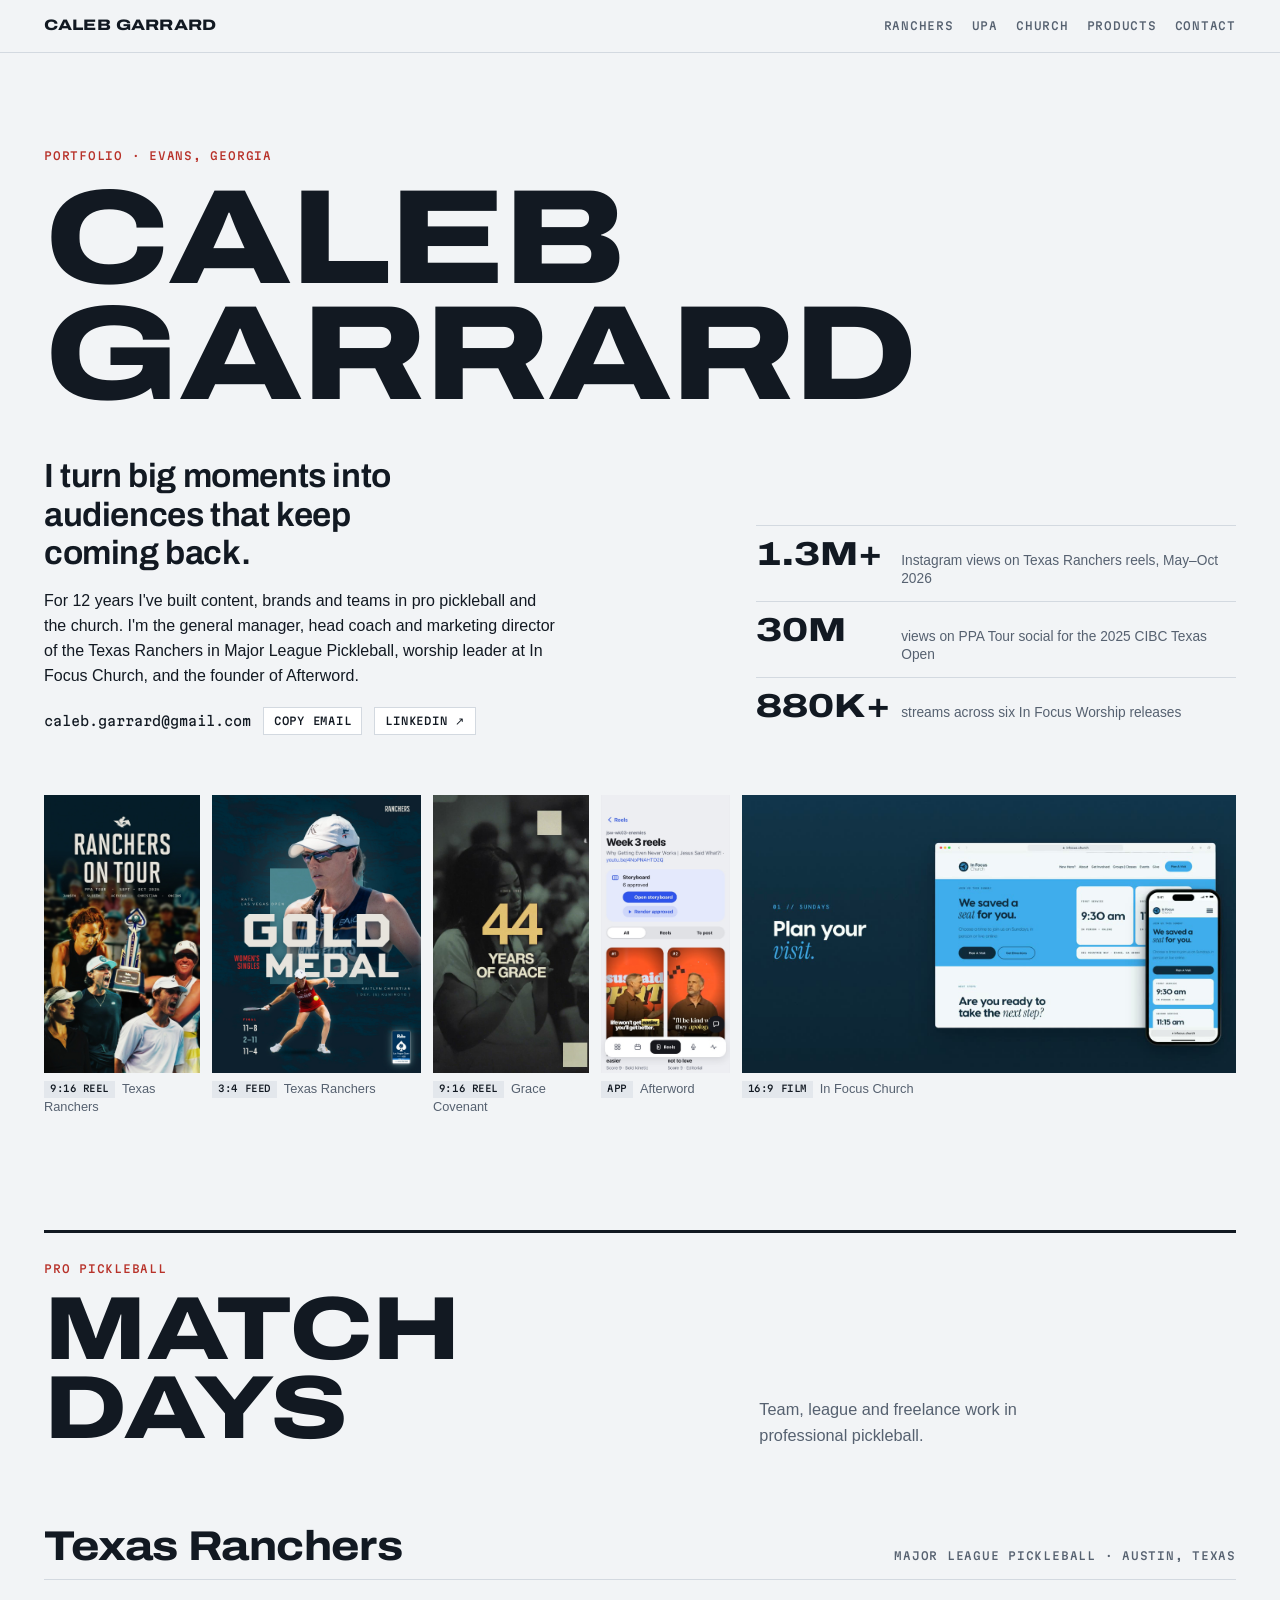
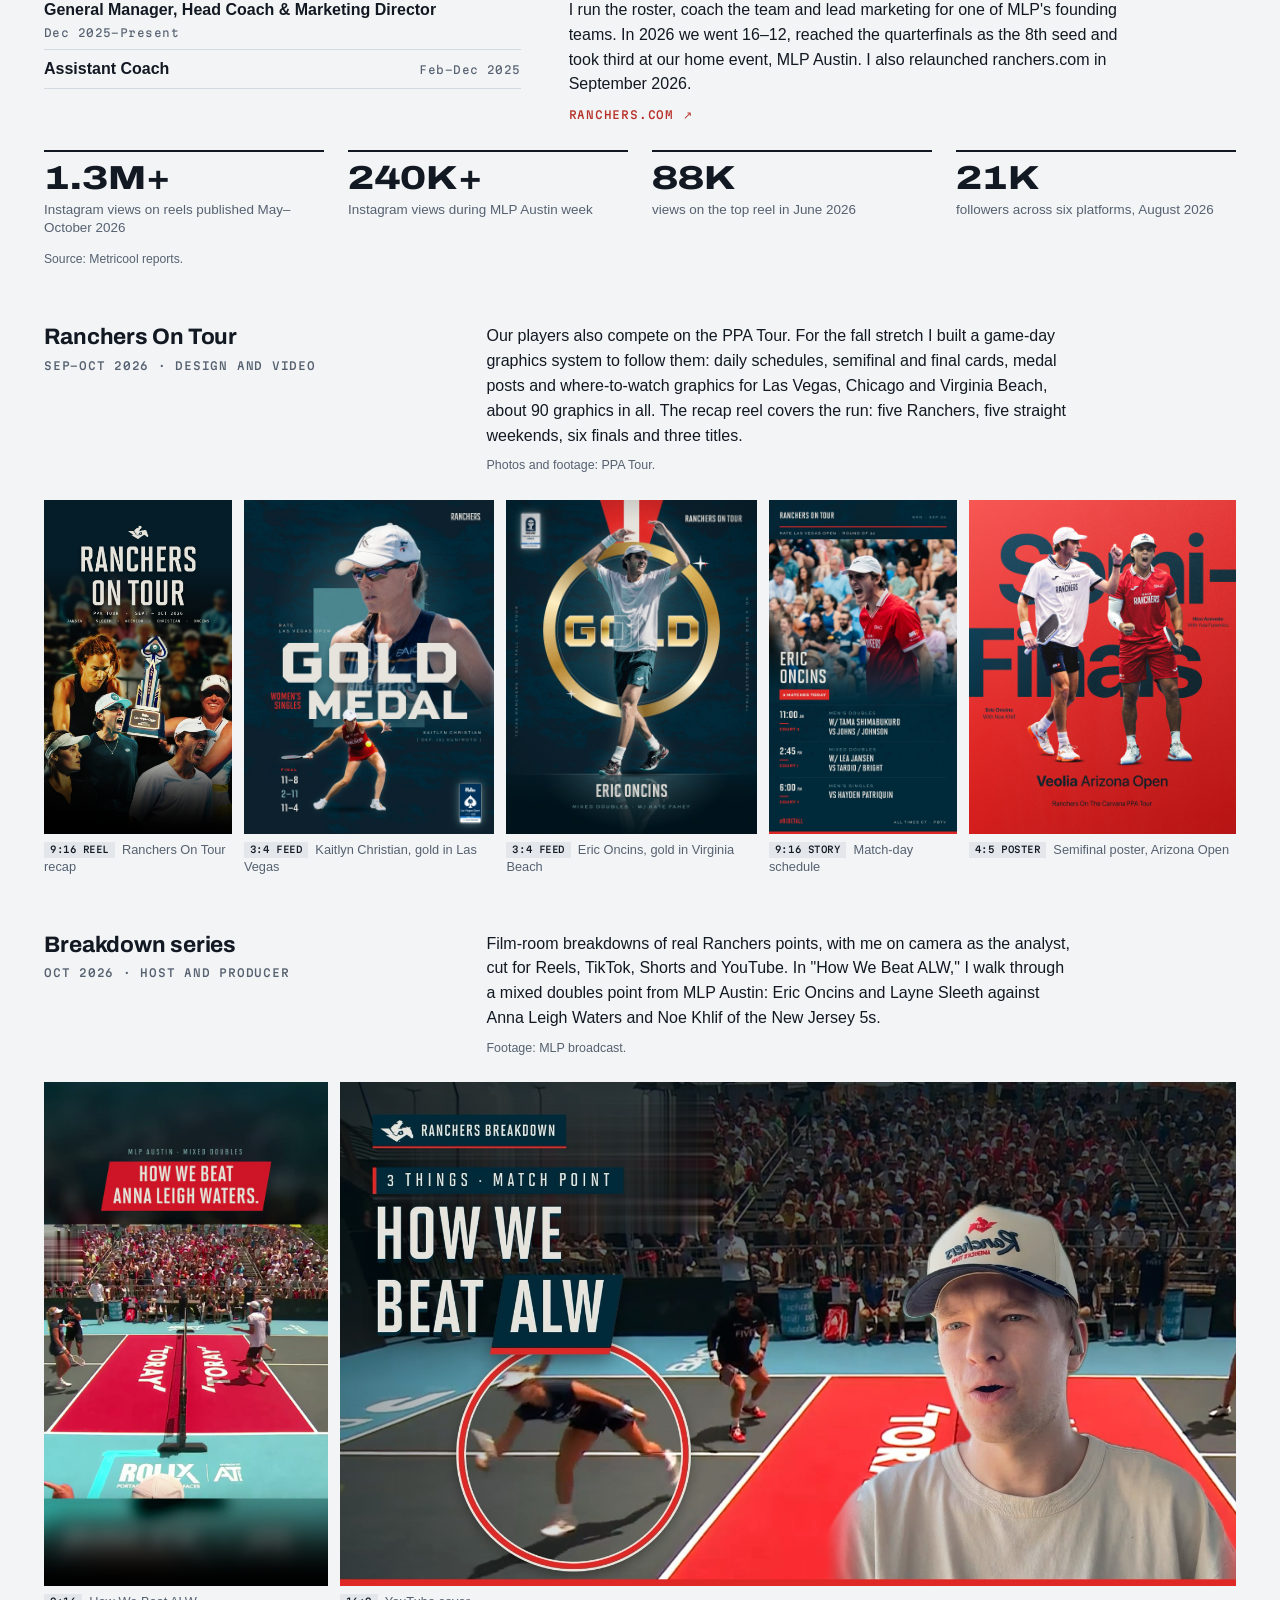
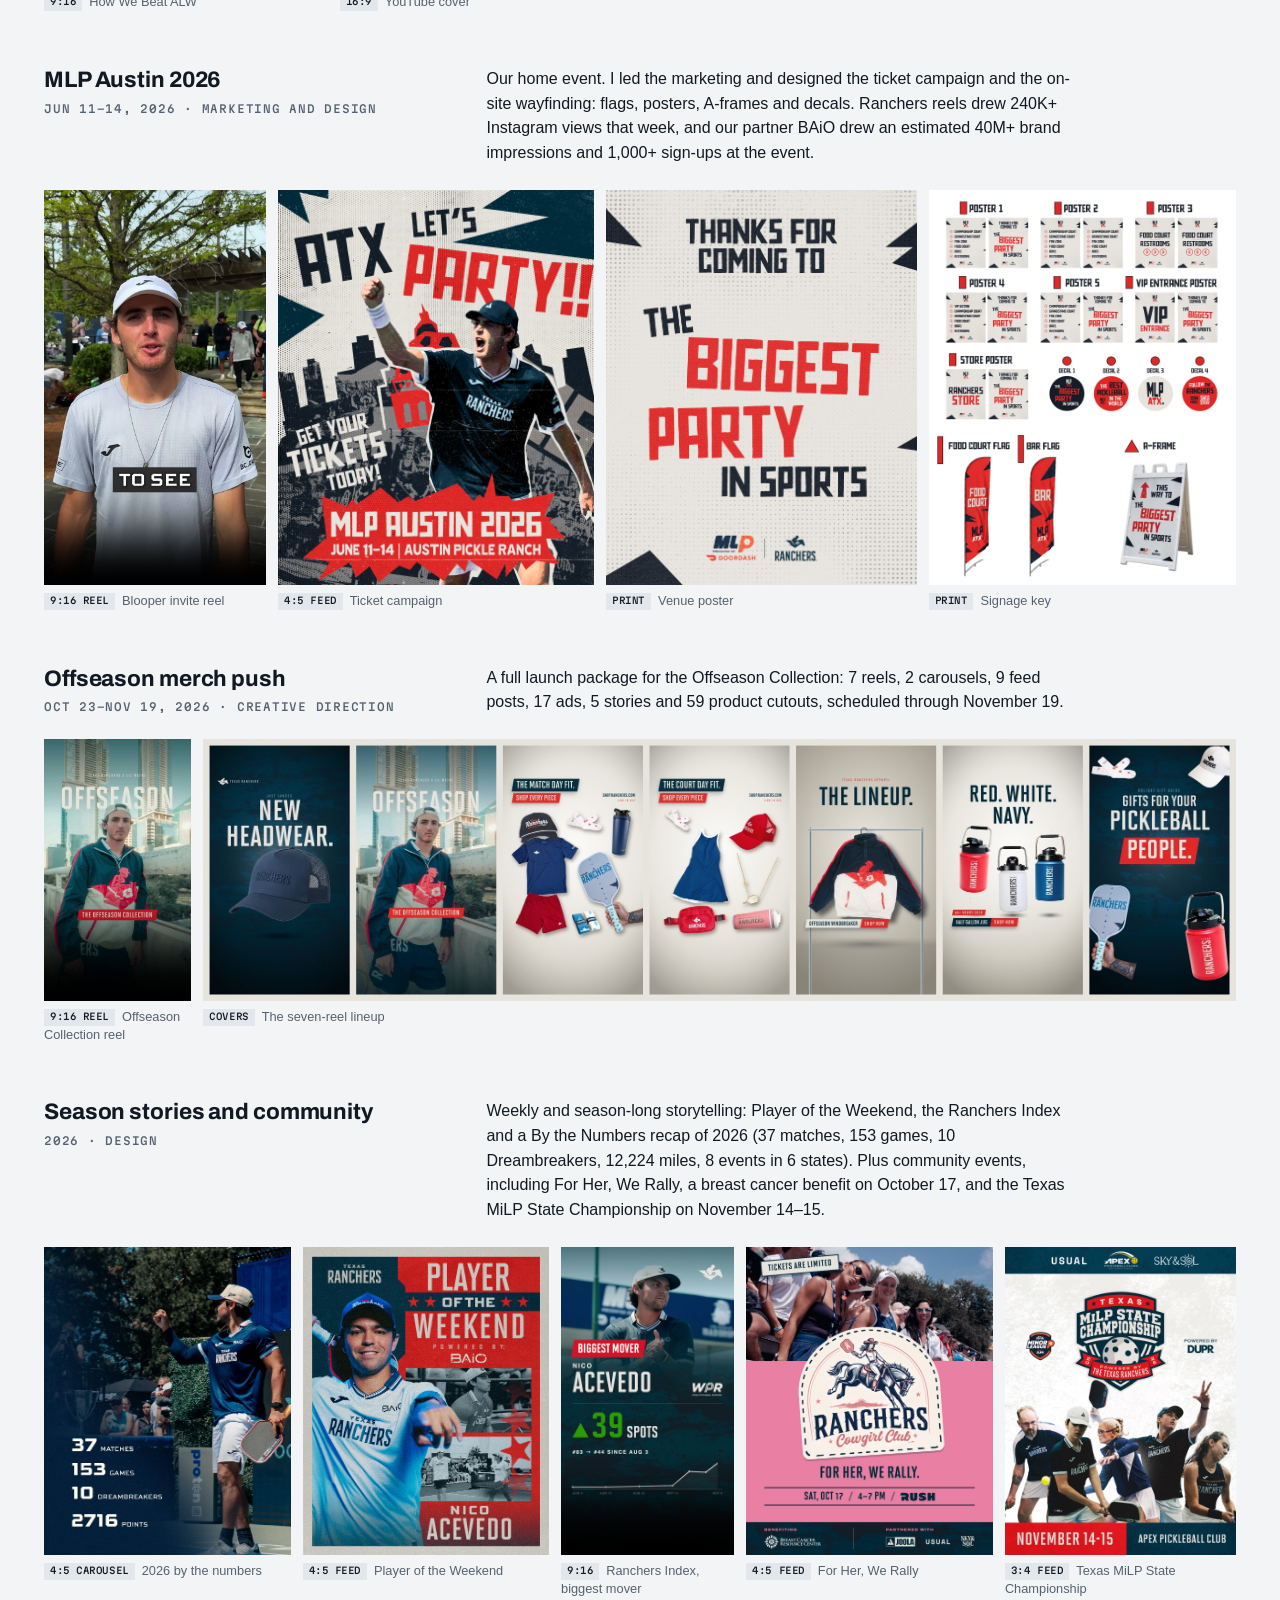
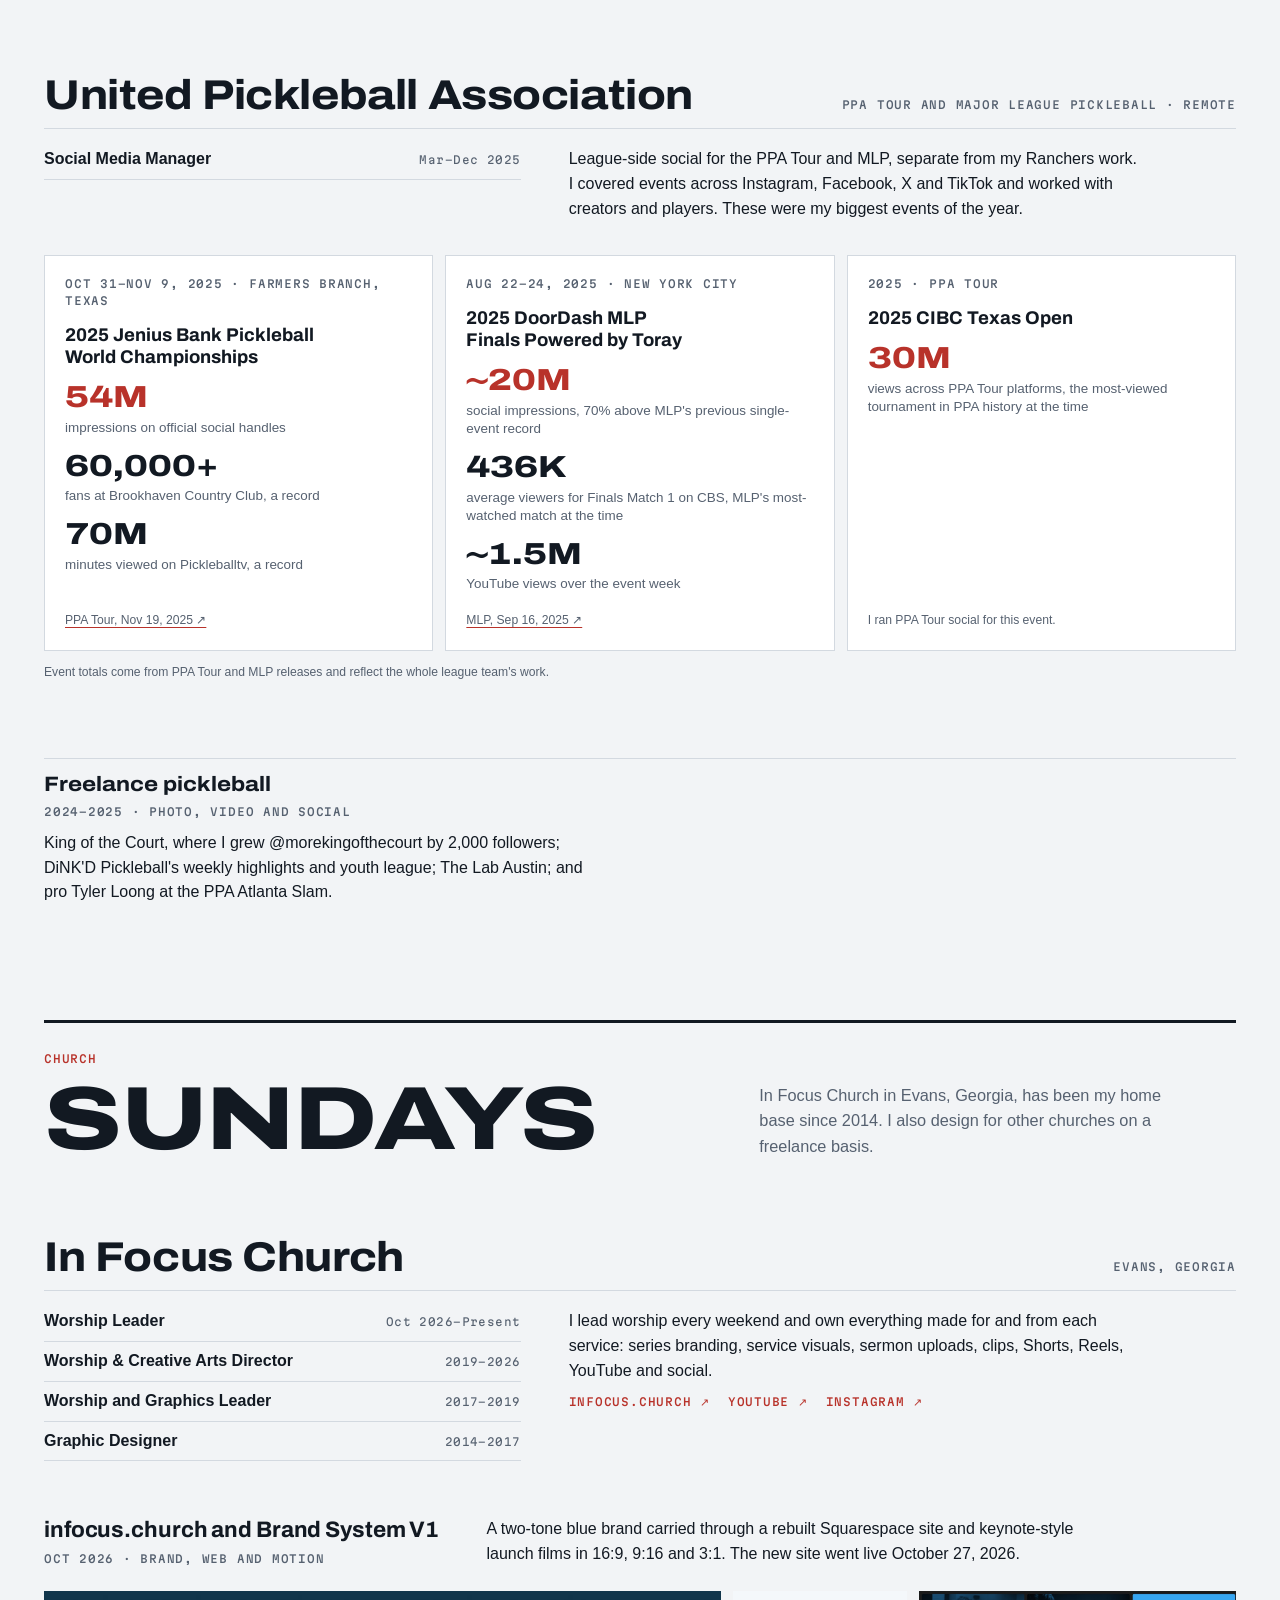
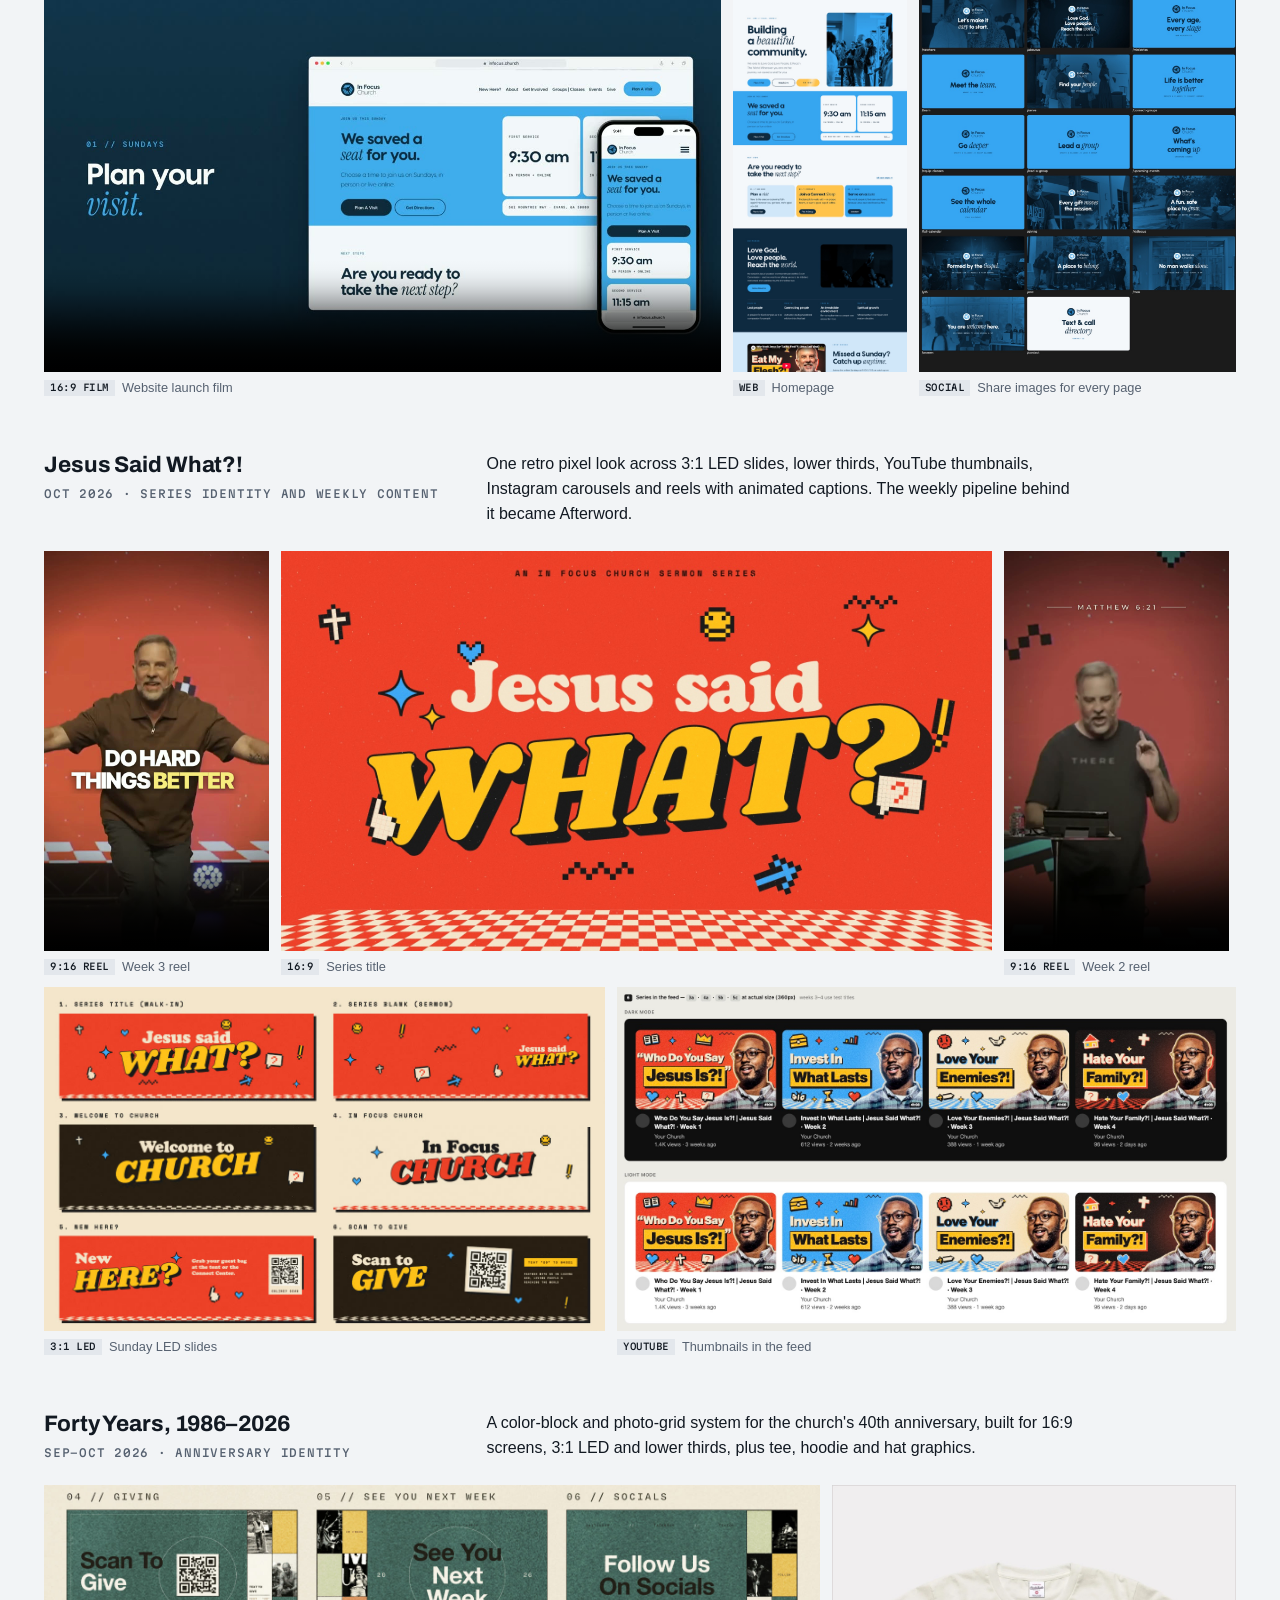
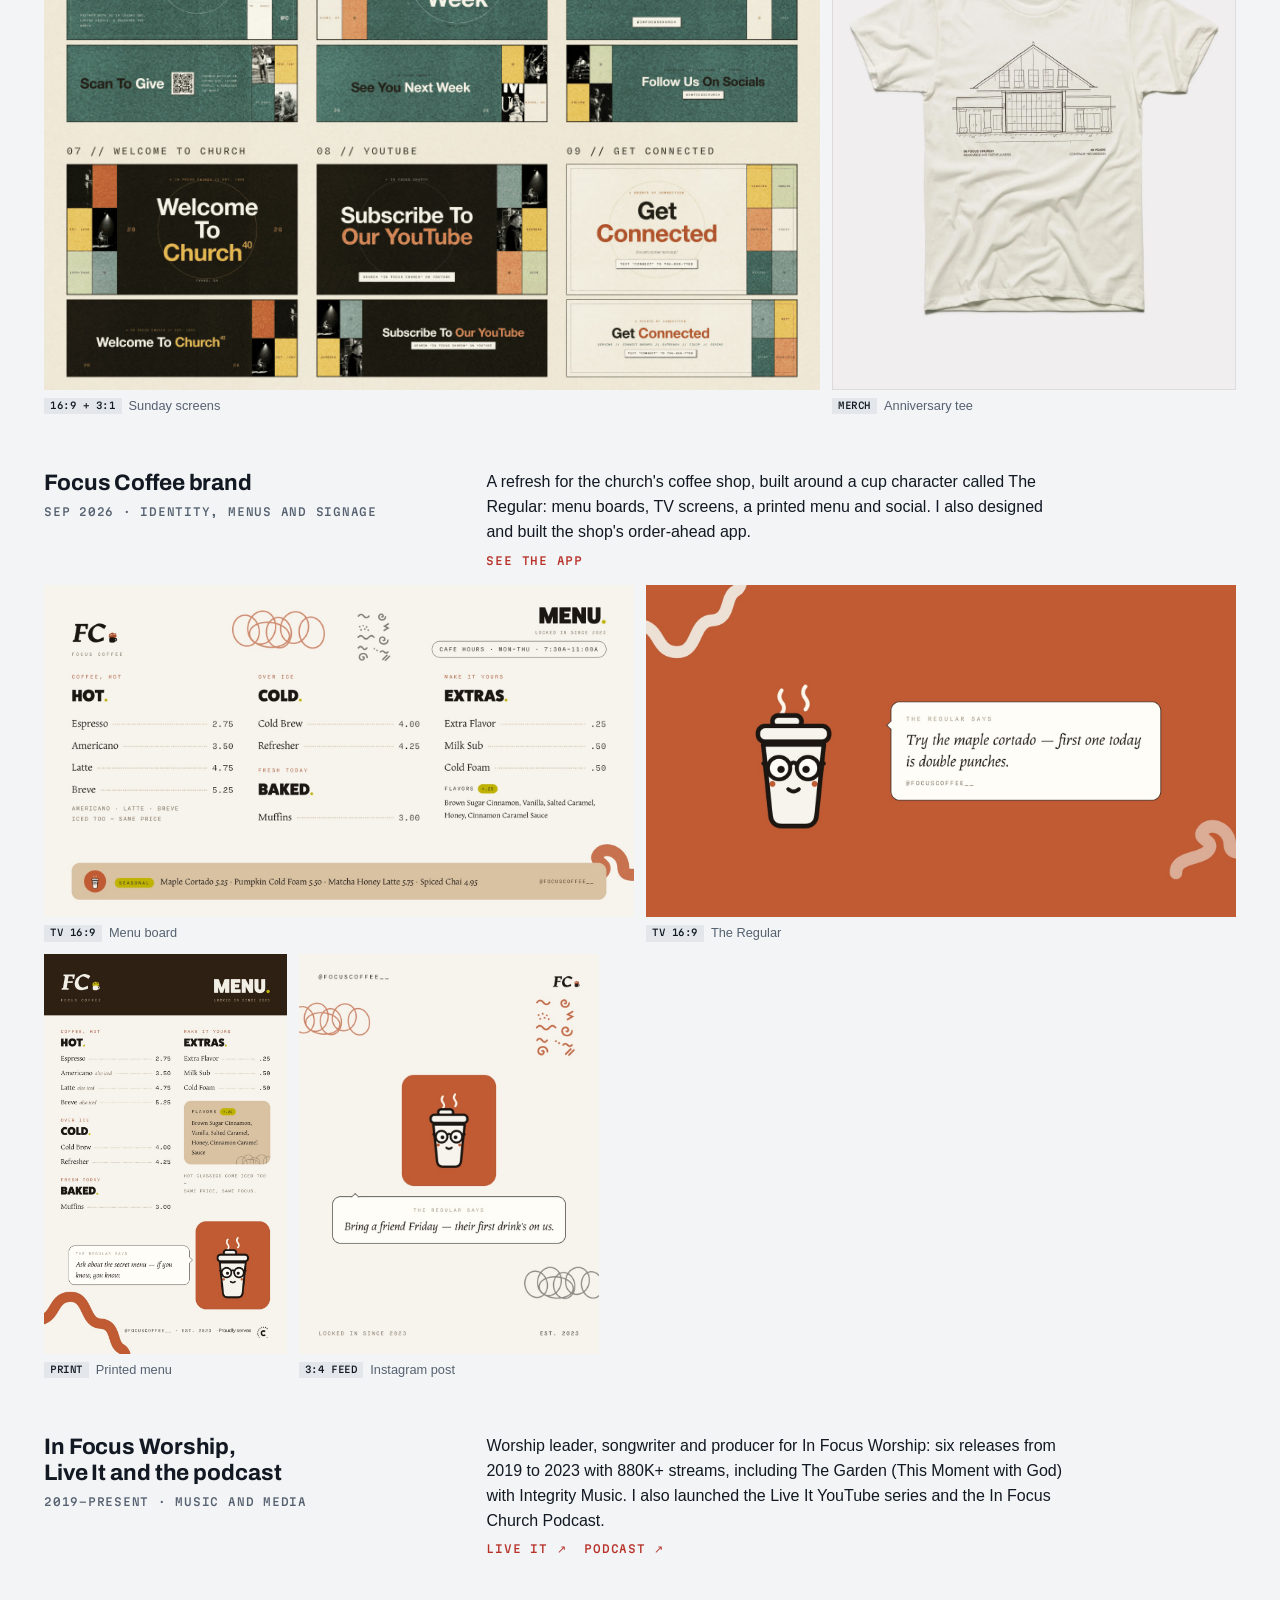
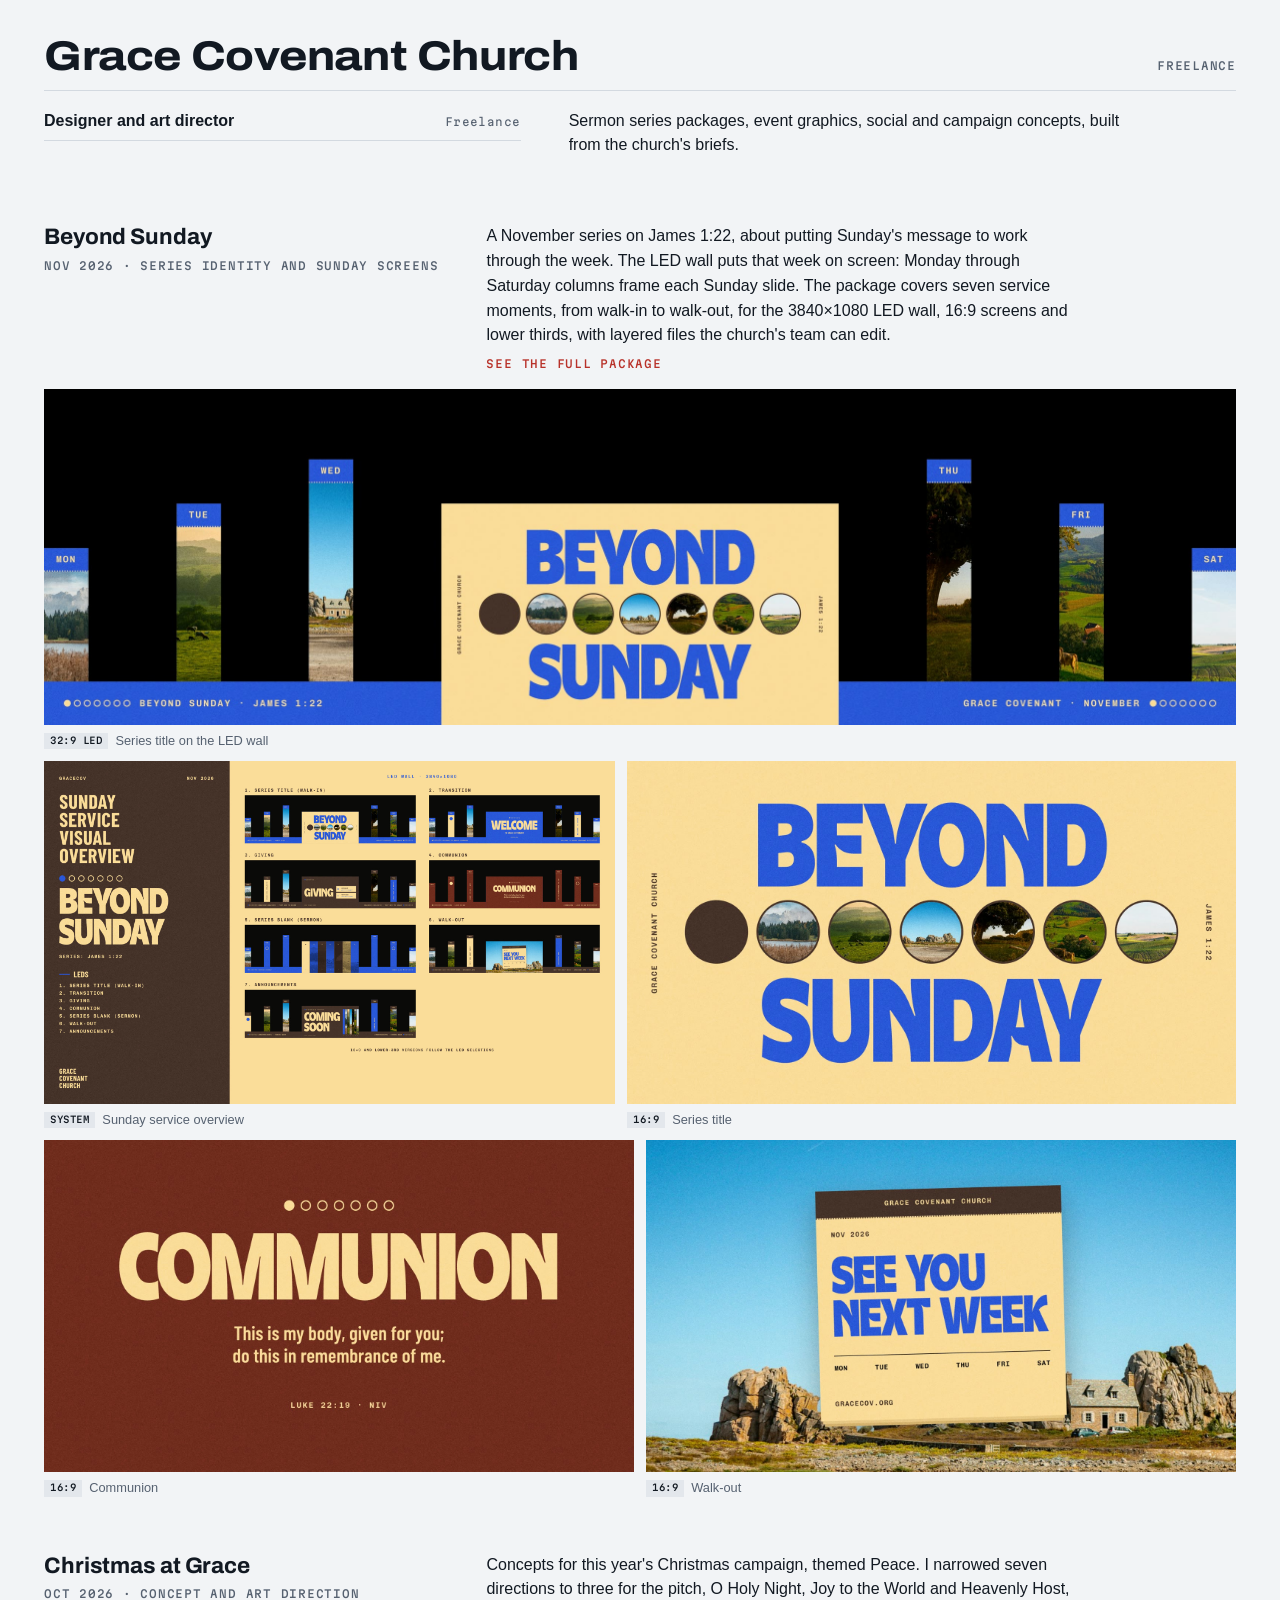
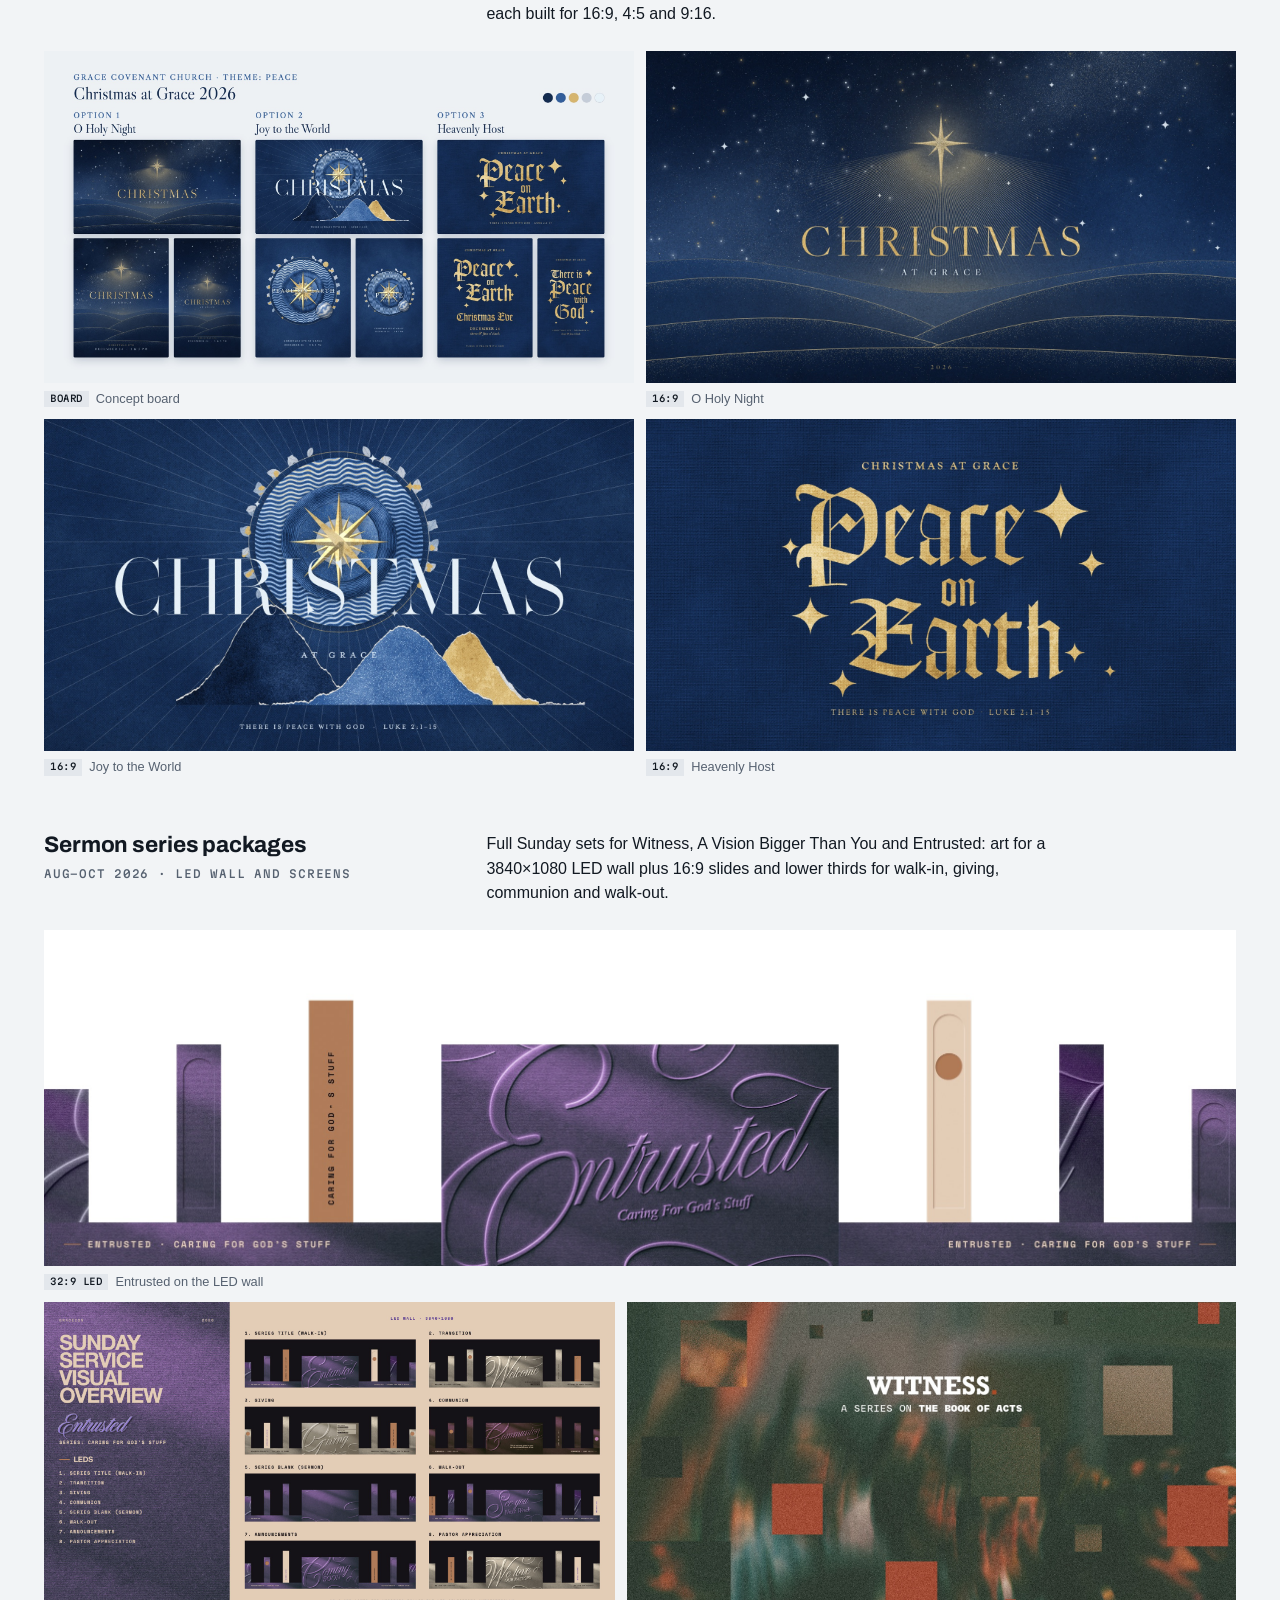
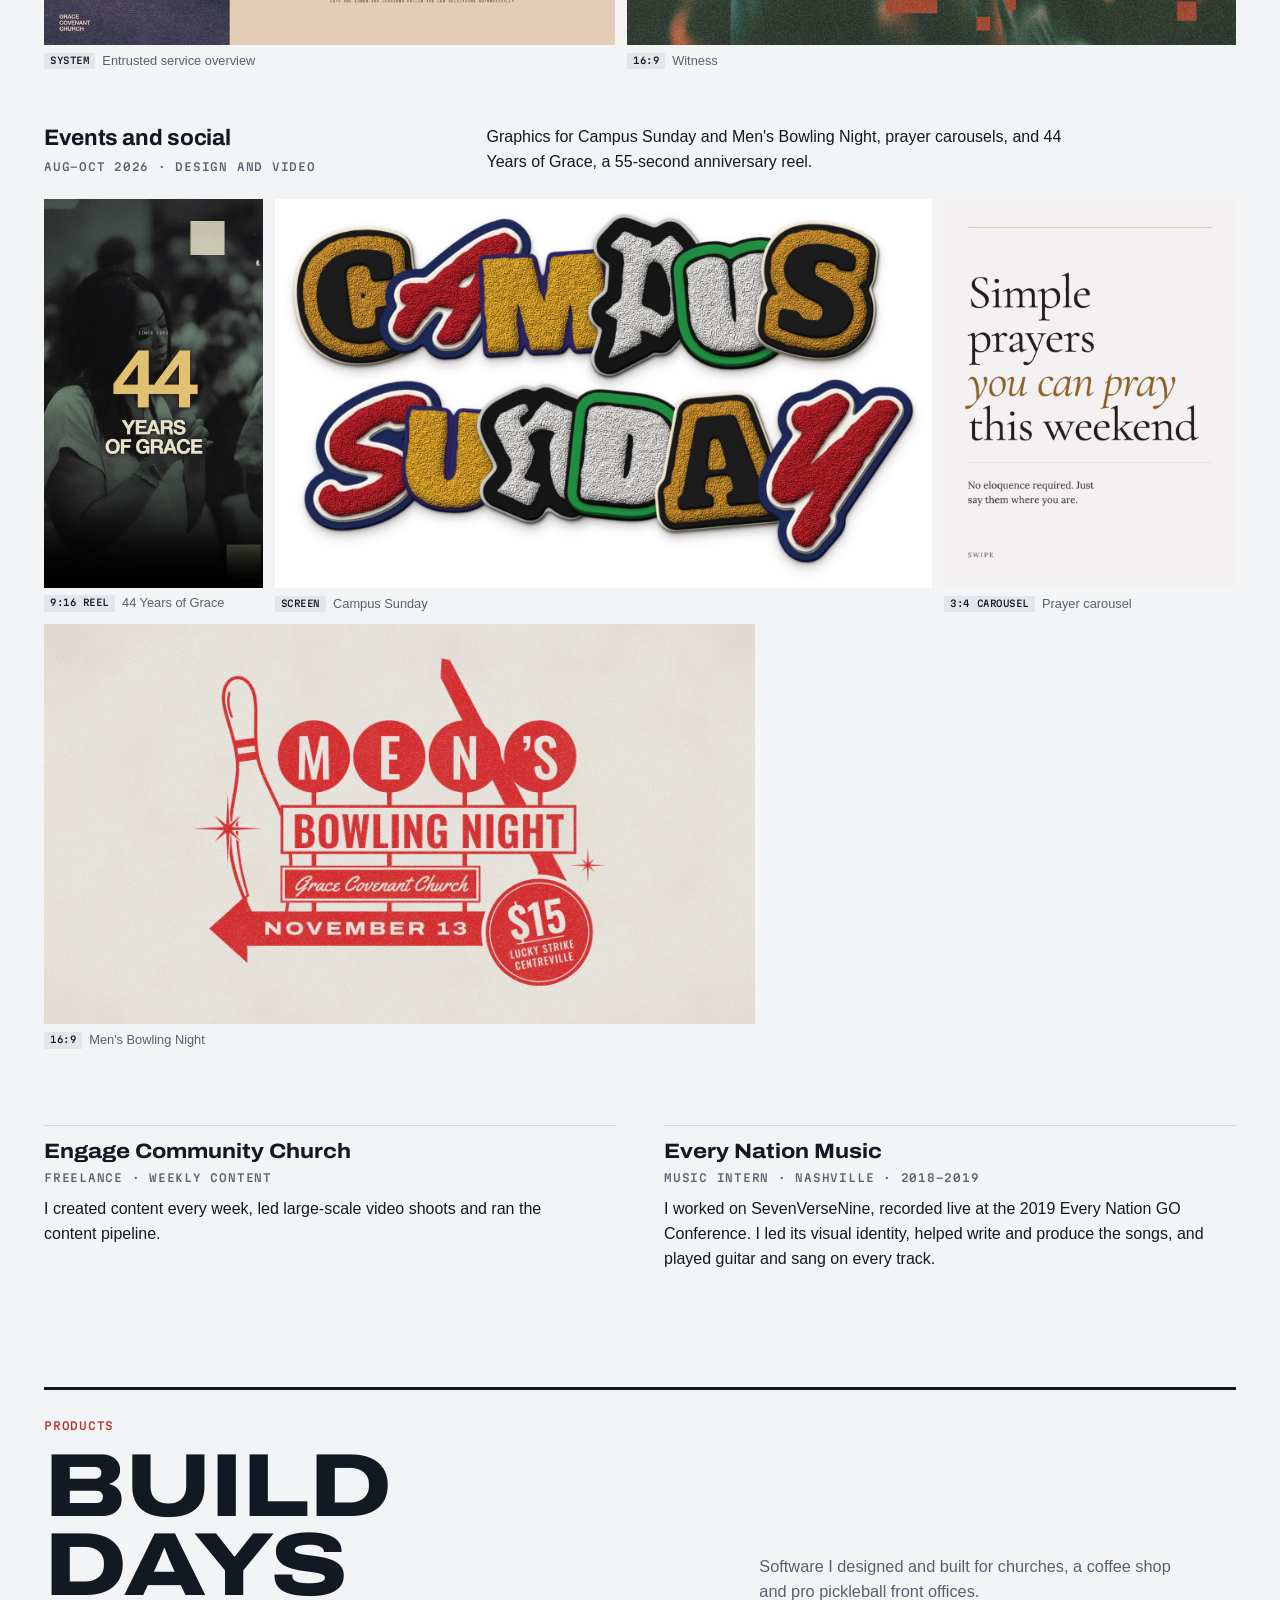
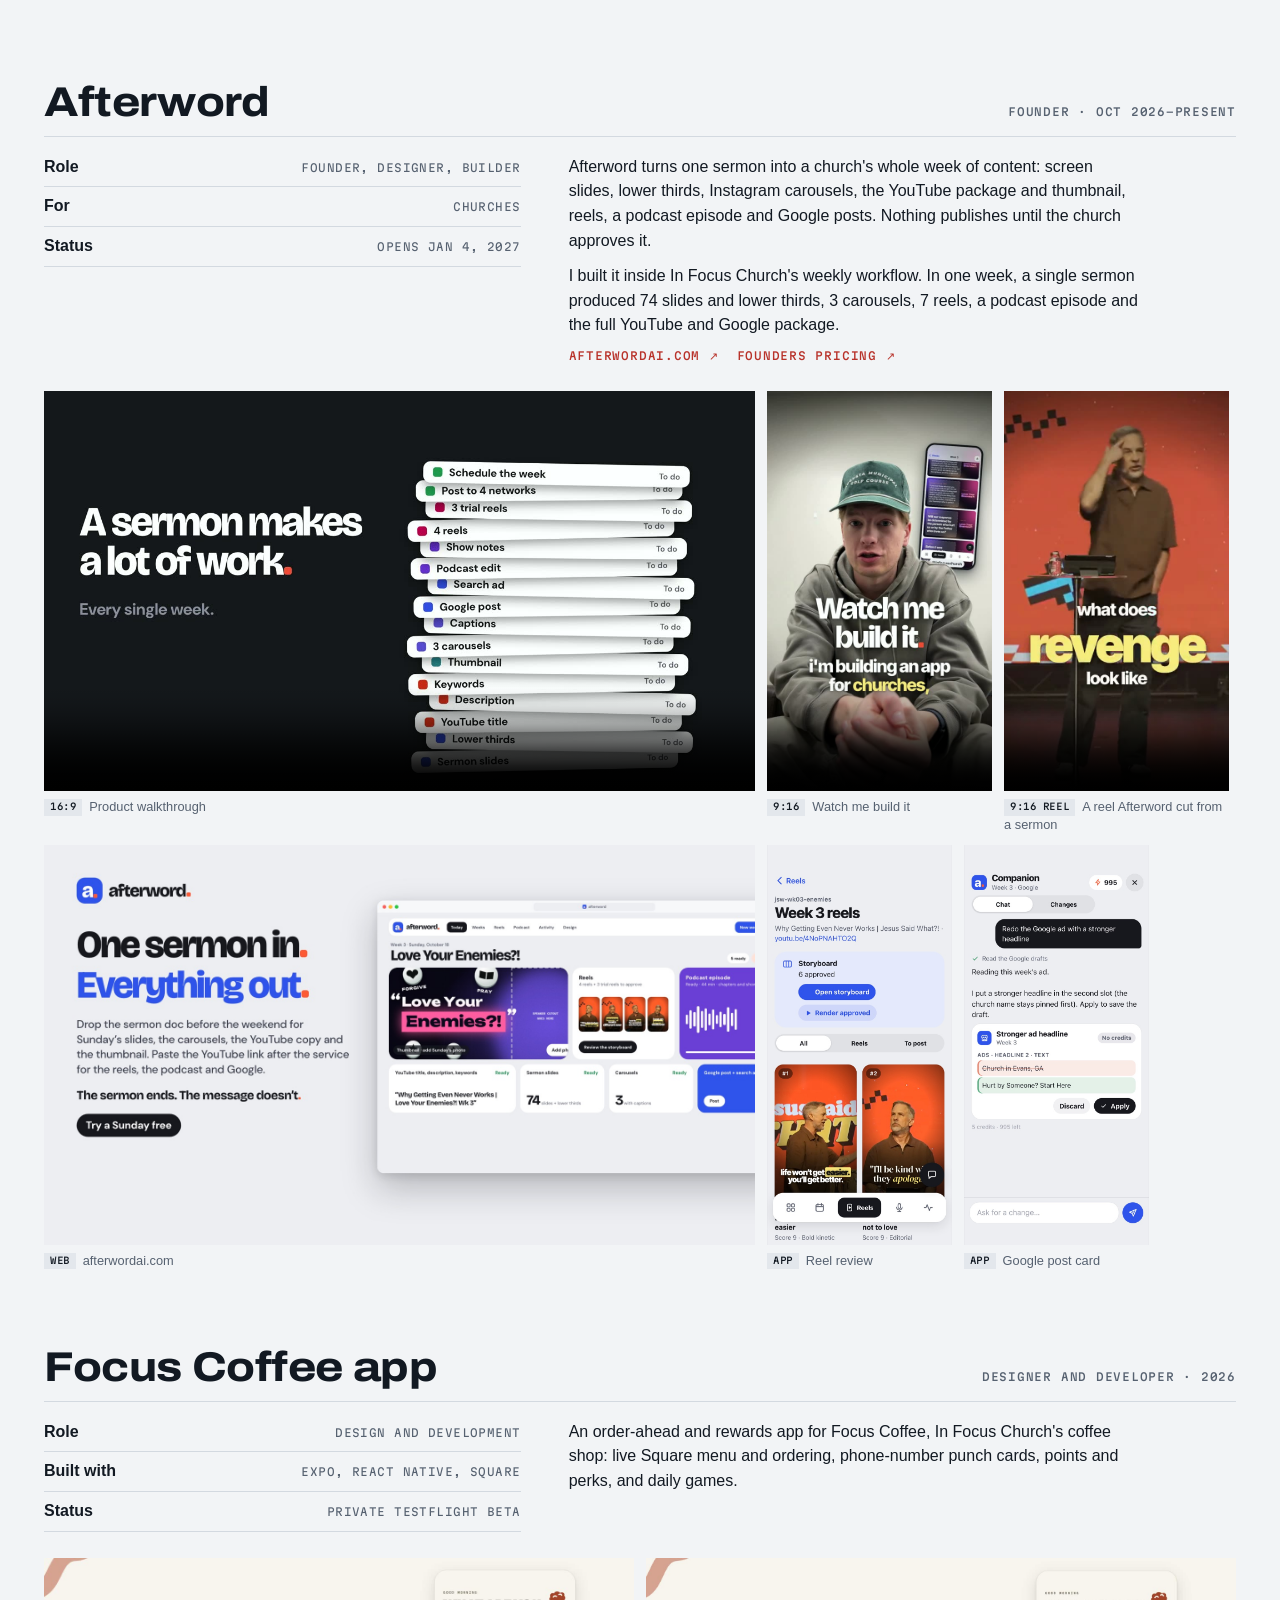
==== index.html @ 90152de6 "Add Beyond Sunday case study page" ====
<!doctype html>
<html lang="en">
<head>
<meta charset="utf-8">
<meta name="viewport" content="width=device-width, initial-scale=1, viewport-fit=cover">
<meta property="og:title" content="Caleb Garrard">
<meta property="og:description" content="Texas Ranchers GM, head coach and marketing director, worship leader at In Focus Church, founder of Afterword.">
<meta property="og:type" content="website">
<meta property="og:url" content="https://calebgarrard-source.github.io/">
<meta property="og:image" content="https://calebgarrard-source.github.io/assets/og-card.jpg">
<meta property="og:image:width" content="1200">
<meta property="og:image:height" content="627">
<meta name="twitter:card" content="summary_large_image">
<style>:root{color-scheme:light;padding-top:env(safe-area-inset-top,0px);padding-bottom:env(safe-area-inset-bottom,0px)}body{margin:0;font:14px/1.4 -apple-system,BlinkMacSystemFont,"Segoe UI",sans-serif}img{max-width:100%}[hidden]{display:none!important}</style>
<title>Caleb Garrard</title>
<meta name="description" content="Caleb Garrard: Texas Ranchers GM, head coach and marketing director, worship leader at In Focus Church, founder of Afterword.">
<link rel="preconnect" href="https://fonts.googleapis.com">
<link rel="preconnect" href="https://fonts.gstatic.com" crossorigin>
<link rel="stylesheet" href="https://fonts.googleapis.com/css2?family=Archivo:wdth,wght@62..125,100..900&family=Martian+Mono:wght@400;500&display=swap">
<style>
  /* Layout: a spec book. Sticky index bar; a hero with the thesis and a strip of work at its real formats;
     three bands (Match days, Sundays, Build days); every project pairs a spec header with justified
     media rows that keep each piece at its true aspect ratio and label its format. */
  :root {
    --paper: #f2f4f6;
    --surface: #ffffff;
    --ink: #121922;
    --muted: #566170;
    --rule: #d3d9e0;
    --accent: #b8322a;
    --chip: #e3e7ec;
    --scrim: rgba(9, 12, 16, 0.96);
    --scrim-ink: #f1f4f7;
    --scrim-line: rgba(241, 244, 247, 0.35);
    --display: "Archivo", "Helvetica Neue", Helvetica, Arial, sans-serif;
    --body: "Helvetica Neue", Helvetica, Arial, sans-serif;
    --mono: "Martian Mono", ui-monospace, "SF Mono", Menlo, Consolas, monospace;
    --row-h: 300px;
    --row-max: 400px;
    --gap: 12px;
    --gutter-x: clamp(16px, 4vw, 44px);
  }
  @media (prefers-color-scheme: dark) {
    :root:not([data-theme="light"]) {
      --paper: #0e1319; --surface: #151c24; --ink: #e8ecf1; --muted: #9ba7b5;
      --rule: #28323d; --accent: #ff6b57; --chip: #1e2731; color-scheme: dark;
    }
  }
  :root[data-theme="dark"] {
    --paper: #0e1319; --surface: #151c24; --ink: #e8ecf1; --muted: #9ba7b5;
    --rule: #28323d; --accent: #ff6b57; --chip: #1e2731; color-scheme: dark;
  }

  *, *::before, *::after { box-sizing: border-box; }
  html { scroll-behavior: smooth; -webkit-text-size-adjust: 100%; }
  @media (prefers-reduced-motion: reduce) { html { scroll-behavior: auto; } }
  body {
    background: var(--paper); color: var(--ink);
    font-family: var(--body); font-size: 16px; line-height: 1.55;
    -webkit-font-smoothing: antialiased;
  }
  body::before {
    content: ""; position: fixed; inset: 0 0 auto; height: env(safe-area-inset-top, 0px);
    z-index: 10; background: var(--paper);
  }
  .wrap {
    max-width: 1280px; margin-inline: auto;
    padding-left: max(var(--gutter-x), env(safe-area-inset-left, 0px));
    padding-right: max(var(--gutter-x), env(safe-area-inset-right, 0px));
  }
  [id] { scroll-margin-top: 76px; }
  a { color: inherit; text-decoration-color: var(--accent); text-decoration-thickness: 1px; text-underline-offset: 3px; }
  a:hover { color: var(--accent); }
  :focus-visible { outline: 2px solid var(--accent); outline-offset: 3px; }
  h1, h2, h3, h4 { text-wrap: balance; }
  p { text-wrap: pretty; }

  .label {
    font-family: var(--mono); font-size: 0.68rem; font-weight: 500;
    letter-spacing: 0.07em; text-transform: uppercase;
  }

  /* Index bar */
  .bar { position: sticky; top: env(safe-area-inset-top, 0px); z-index: 5; background: var(--paper); border-bottom: 1px solid var(--rule); }
  .bar .wrap { display: flex; align-items: center; justify-content: space-between; gap: 6px 20px; min-height: 52px; padding-block: 8px; }
  .mark {
    font-family: var(--display); font-stretch: 125%; font-weight: 800; font-size: 0.95rem;
    letter-spacing: 0.01em; text-transform: uppercase; text-decoration: none; white-space: nowrap;
  }
  .bar nav { display: flex; flex-wrap: wrap; justify-content: flex-end; gap: 2px 18px; }
  .bar nav a { color: var(--muted); text-decoration: none; padding-block: 4px; }
  .bar nav a:hover { color: var(--accent); }

  /* Hero */
  .hero { padding-block: clamp(36px, 7vw, 92px) 0; }
  .eyebrow { color: var(--accent); }
  h1 {
    font-family: var(--display); font-stretch: 125%; font-weight: 800;
    font-size: clamp(2.6rem, 10.5vw, 9rem); line-height: 0.86; letter-spacing: -0.015em;
    text-transform: uppercase; margin: 14px 0 0;
  }
  .hero-grid {
    display: grid; grid-template-columns: minmax(0, 1.35fr) minmax(0, 1fr);
    gap: 28px clamp(28px, 5vw, 80px); align-items: end; margin-top: clamp(22px, 3.5vw, 44px);
  }
  .lede {
    font-family: var(--display); font-weight: 650; font-size: clamp(1.4rem, 2.7vw, 2.1rem);
    line-height: 1.16; letter-spacing: -0.012em; max-width: 24ch; margin: 0 0 16px;
  }
  .hero-copy > p:not(.lede) { margin: 0 0 18px; max-width: 58ch; }
  .contact-row { display: flex; flex-wrap: wrap; align-items: center; gap: 10px 12px; }
  .email { font-family: var(--mono); font-size: 0.82rem; -webkit-user-select: all; user-select: all; overflow-wrap: anywhere; }
  .btn {
    font-family: var(--mono); font-size: 0.66rem; font-weight: 500; letter-spacing: 0.07em; text-transform: uppercase;
    color: var(--ink); background: var(--surface); border: 1px solid var(--rule); padding: 7px 10px;
    cursor: pointer; text-decoration: none; line-height: 1.2;
  }
  .btn:hover { border-color: var(--accent); color: var(--accent); }
  .proof { margin: 0; display: grid; grid-template-columns: minmax(0, 1fr); }
  .proof div {
    border-top: 1px solid var(--rule); padding: 12px 0; min-width: 0;
    display: grid; grid-template-columns: 8.2rem minmax(0, 1fr); gap: 14px; align-items: baseline;
  }
  .proof dt {
    font-family: var(--display); font-stretch: 125%; font-weight: 800; font-size: clamp(1.6rem, 2.6vw, 2.2rem);
    line-height: 1; font-variant-numeric: tabular-nums;
  }
  .proof dd { margin: 0; font-size: 0.86rem; line-height: 1.35; color: var(--muted); }

  /* Media rows: flex-grow and basis are proportional to each piece's aspect ratio (set inline),
     so every piece in a row lands at the same height; max-width caps very tall rows. */
  .media { display: flex; flex-wrap: wrap; gap: var(--gap); align-items: flex-start; }
  .m { margin: 0; min-width: 0; }
  .m img, .m video { display: block; width: 100%; height: auto; background: var(--chip); }
  .m video { aspect-ratio: var(--ar); object-fit: cover; }
  .m figcaption, .strip .cap { display: block; margin-top: 7px; font-size: 0.8rem; line-height: 1.35; color: var(--muted); }
  .fmt {
    display: inline-block; font-family: var(--mono); font-size: 0.58rem; font-weight: 500;
    letter-spacing: 0.06em; text-transform: uppercase; color: var(--ink); background: var(--chip);
    padding: 2px 6px; margin-right: 7px; vertical-align: 1px; white-space: nowrap;
  }
  .zoom { display: block; width: 100%; padding: 0; border: 0; background: none; cursor: zoom-in; }
  .zoom img { transition: opacity 0.2s; }
  .zoom:hover img { opacity: 0.9; }
  .strip { margin-top: clamp(32px, 5vw, 60px); --row-h: 270px; --row-max: 400px; }
  .strip a { text-decoration: none; color: inherit; }
  .strip img { display: block; width: 100%; height: auto; background: var(--chip); }
  .strip a:hover .cap { color: var(--accent); }
  /* Per-gallery sizing: two-piece galleries may grow taller; wide-only galleries sit lower. */
  .media.big { --row-max: 520px; }
  .media.huge { --row-max: 640px; }
  .media.tight { --row-h: 250px; }

  /* Bands */
  .world { margin-top: clamp(64px, 9vw, 120px); }
  .world-head {
    border-top: 3px solid var(--ink); padding-top: clamp(18px, 2.5vw, 28px);
    display: grid; grid-template-columns: minmax(0, 1.4fr) minmax(0, 1fr); gap: 16px 48px; align-items: end;
  }
  .world-head .label { display: block; color: var(--accent); margin-bottom: 12px; }
  .world-head h2, .foot h2 {
    font-family: var(--display); font-stretch: 125%; font-weight: 800; font-size: clamp(2.5rem, 7vw, 6rem);
    line-height: 0.88; letter-spacing: -0.015em; text-transform: uppercase; margin: 0;
  }
  .world-head p { margin: 0; max-width: 46ch; color: var(--muted); font-size: 1.02rem; }

  /* Organizations */
  .org { margin-top: clamp(44px, 6vw, 84px); }
  .org-head {
    display: flex; flex-wrap: wrap; align-items: baseline; justify-content: space-between;
    gap: 6px 24px; padding-bottom: 12px; border-bottom: 1px solid var(--rule);
  }
  .org-head h3 {
    font-family: var(--display); font-stretch: 112%; font-weight: 760; font-size: clamp(1.6rem, 3.4vw, 2.6rem);
    line-height: 1.02; letter-spacing: -0.01em; margin: 0;
  }
  .org-head .label { color: var(--muted); }
  .org-intro { display: grid; grid-template-columns: minmax(0, 1fr) minmax(0, 1.4fr); gap: 20px 48px; margin-top: 18px; }
  .org-intro p { margin: 0 0 10px; max-width: 64ch; }
  .org > .media { margin-top: 26px; }
  .roles { list-style: none; margin: 0; padding: 0; display: grid; gap: 7px; align-content: start; }
  .roles li {
    display: flex; flex-wrap: wrap; justify-content: space-between; align-items: baseline;
    gap: 2px 16px; border-bottom: 1px solid var(--rule); padding-bottom: 7px;
  }
  .roles b { font-weight: 600; }
  .roles span { font-family: var(--mono); font-size: 0.68rem; letter-spacing: 0.04em; color: var(--muted); font-variant-numeric: tabular-nums; }
  .roles.spec span { text-transform: uppercase; }
  .links { display: flex; flex-wrap: wrap; gap: 6px 18px; margin-top: 6px; }
  .links a { color: var(--accent); text-decoration: none; }
  .links a:hover { text-decoration: underline; }
  .stats { display: grid; grid-template-columns: repeat(auto-fit, minmax(170px, 1fr)); gap: 16px 24px; margin: 26px 0 0; }
  .stats div { border-top: 2px solid var(--ink); padding-top: 10px; min-width: 0; }
  .stats dt, .event dt {
    font-family: var(--display); font-stretch: 125%; font-weight: 800; line-height: 1; font-variant-numeric: tabular-nums;
  }
  .stats dt { font-size: clamp(1.5rem, 2.6vw, 2.1rem); }
  .stats dd, .event dd { margin: 6px 0 0; font-size: 0.84rem; color: var(--muted); line-height: 1.35; }
  .source { font-size: 0.76rem; color: var(--muted); margin: 12px 0 0; }

  /* Projects */
  .project { margin-top: clamp(32px, 4.5vw, 56px); }
  .project-head { display: grid; grid-template-columns: minmax(0, 1fr) minmax(0, 1.9fr); gap: 10px 48px; margin-bottom: 16px; }
  .project-head h4 {
    font-family: var(--display); font-weight: 720; font-size: clamp(1.15rem, 1.8vw, 1.4rem);
    line-height: 1.15; letter-spacing: -0.005em; margin: 0;
  }
  .when { display: block; margin-top: 8px; color: var(--muted); }
  .project-head p { margin: 0 0 8px; max-width: 66ch; }
  .credit { font-size: 0.78rem; color: var(--muted); }

  /* League events */
  .events { display: grid; grid-template-columns: repeat(auto-fit, minmax(260px, 1fr)); gap: var(--gap); margin-top: 24px; }
  .event { background: var(--surface); border: 1px solid var(--rule); padding: 20px; display: flex; flex-direction: column; gap: 14px; min-width: 0; }
  .event .when { margin-top: 0; }
  .event h4 { font-family: var(--display); font-weight: 720; font-size: 1.15rem; line-height: 1.2; margin: 0; }
  .event dl { margin: 0; display: grid; gap: 14px; }
  .event dt { font-size: 1.9rem; }
  .event dt.lead { color: var(--accent); }
  .event .source { margin-top: auto; padding-top: 4px; }

  /* Smaller notes */
  .also { display: grid; grid-template-columns: repeat(auto-fit, minmax(280px, 1fr)); gap: 24px 48px; margin-top: clamp(44px, 6vw, 76px); }
  .also section { border-top: 1px solid var(--rule); padding-top: 14px; min-width: 0; }
  .also h3 { font-family: var(--display); font-stretch: 112%; font-weight: 740; font-size: 1.3rem; line-height: 1.1; margin: 0; }
  .also .label { display: block; margin-top: 8px; color: var(--muted); }
  .also p { margin: 10px 0 0; max-width: 62ch; }

  /* Footer */
  .foot { margin-top: clamp(72px, 10vw, 136px); padding-block: 0 clamp(40px, 6vw, 72px); }
  .foot-grid {
    border-top: 3px solid var(--ink); padding-top: clamp(18px, 2.5vw, 28px);
    display: grid; grid-template-columns: minmax(0, 1fr) minmax(0, 1fr); gap: 20px 48px; align-items: end;
  }
  .foot .eyebrow { display: block; margin-bottom: 12px; }
  .foot .small { font-size: 0.82rem; color: var(--muted); margin: 14px 0 0; }
  .credits { margin-top: 36px !important; }

  /* Image viewer */
  #viewer {
    position: fixed; inset: 0; width: 100%; height: 100%; max-width: none; max-height: none; margin: 0; border: 0;
    padding: max(12px, env(safe-area-inset-top, 0px)) max(16px, env(safe-area-inset-right, 0px))
             max(12px, env(safe-area-inset-bottom, 0px)) max(16px, env(safe-area-inset-left, 0px));
    background: var(--scrim); color: var(--scrim-ink);
  }
  #viewer[open] { display: flex; flex-direction: column; gap: 10px; }
  #viewer::backdrop { background: transparent; }
  .viewer-bar { display: flex; align-items: center; gap: 12px; }
  .viewer-cap { margin: 0; font-size: 0.9rem; min-width: 0; flex: 1; }
  .viewer-count { font-family: var(--mono); font-size: 0.68rem; opacity: 0.75; }
  .viewer-stage { flex: 1; min-height: 0; display: flex; align-items: center; justify-content: center; }
  #viewer-img { display: block; max-width: 100%; max-height: 100%; width: auto; height: auto; object-fit: contain; }
  .viewer-nav { display: flex; justify-content: space-between; gap: 12px; }
  .vbtn {
    font-family: var(--mono); font-size: 0.66rem; font-weight: 500; letter-spacing: 0.07em; text-transform: uppercase;
    color: var(--scrim-ink); background: transparent; border: 1px solid var(--scrim-line); padding: 9px 12px; cursor: pointer;
  }
  .vbtn:hover { border-color: var(--scrim-ink); }
  .vbtn:focus-visible { outline-color: var(--scrim-ink); }

  @media (max-width: 880px) {
    .hero-grid { grid-template-columns: minmax(0, 1fr); }
    .proof { grid-template-columns: repeat(3, minmax(0, 1fr)); gap: 14px; }
    .proof div { display: block; padding-bottom: 0; }
    .proof dt { font-size: clamp(1.2rem, 5.4vw, 1.9rem); }
    .proof dd { margin-top: 8px; font-size: 0.78rem; }
  }
  @media (max-width: 800px) {
    :root { --row-h: 160px; --row-max: 440px; }
    .strip { --row-h: 140px; --row-max: 300px; }
    .media.tight { --row-h: 160px; }
    .world-head, .org-intro, .project-head, .foot-grid { grid-template-columns: minmax(0, 1fr); }
  }
  @media (max-width: 600px) {
    .mark { display: none; }
    .bar nav { justify-content: flex-start; gap: 2px 14px; }
    :root { --gap: 8px; }
  }
</style>

</head>
<body>
<header class="bar">
  <div class="wrap">
    <a class="mark" href="#top">Caleb Garrard</a>
    <nav class="label" aria-label="Sections">
      <a href="#ranchers">Ranchers</a>
      <a href="#upa">UPA</a>
      <a href="#sundays">Church</a>
      <a href="#build-days">Products</a>
      <a href="#contact">Contact</a>
    </nav>
  </div>
</header>

<main id="top">
  <section class="hero wrap" aria-labelledby="name">
    <span class="label eyebrow">Portfolio · Evans, Georgia</span>
    <h1 id="name">Caleb Garrard</h1>
    <div class="hero-grid">
      <div class="hero-copy">
        <p class="lede">I turn big moments into audiences that keep coming back.</p>
        <p>For 12 years I've built content, brands and teams in pro pickleball and the church. I'm the general manager, head coach and marketing director of the Texas Ranchers in Major League Pickleball, worship leader at In Focus Church, and the founder of Afterword.</p>
        <div class="contact-row">
          <span class="email" id="hero-email">caleb.garrard@gmail.com</span>
          <button class="btn" type="button" id="copy-hero" data-copy="caleb.garrard@gmail.com" data-target="hero-email">Copy email</button>
          <a class="btn" href="https://www.linkedin.com/in/caleb-garrard-7bb913140" target="_blank" rel="noopener">LinkedIn ↗</a>
        </div>
      </div>
      <dl class="proof">
        <div><dt>1.3M+</dt><dd>Instagram views on Texas Ranchers reels, May–Oct 2026</dd></div>
        <div><dt>30M</dt><dd>views on PPA Tour social for the 2025 CIBC Texas Open</dd></div>
        <div><dt>880K+</dt><dd>streams across six In Focus Worship releases</dd></div>
      </dl>
    </div>
    <div class="media strip"><a class="m" href="#ranchers" style="--ar:0.5625;flex:56.2 1 calc(0.5625 * var(--row-h));max-width:calc(0.5625 * var(--row-max))"><img src="assets/ranchers-tour-recap-poster.jpg" width="720" height="1280" alt="Texas Ranchers" decoding="async"><span class="cap"><span class="fmt">9:16 reel</span>Texas Ranchers</span></a><a class="m" href="#ranchers" style="--ar:0.7500;flex:75.0 1 calc(0.7500 * var(--row-h));max-width:calc(0.7500 * var(--row-max))"><img src="assets/ranchers-tour-christian-gold.jpg" width="1080" height="1440" alt="Texas Ranchers" decoding="async"><span class="cap"><span class="fmt">3:4 feed</span>Texas Ranchers</span></a><a class="m" href="#grace-covenant" style="--ar:0.5625;flex:56.2 1 calc(0.5625 * var(--row-h));max-width:calc(0.5625 * var(--row-max))"><img src="assets/gcc-44-years-reel-poster.jpg" width="720" height="1280" alt="Grace Covenant" decoding="async"><span class="cap"><span class="fmt">9:16 reel</span>Grace Covenant</span></a><a class="m" href="#afterword" style="--ar:0.4621;flex:46.2 1 calc(0.4621 * var(--row-h));max-width:calc(0.4621 * var(--row-max))"><img src="assets/afterword-reels-screen.jpg" width="647" height="1400" alt="Afterword" decoding="async"><span class="cap"><span class="fmt">App</span>Afterword</span></a><a class="m" href="#in-focus" style="--ar:1.7778;flex:177.8 1 calc(1.7778 * var(--row-h));max-width:calc(1.7778 * var(--row-max))"><img src="assets/ifc-site-reveal-poster.jpg" width="1280" height="720" alt="In Focus Church" decoding="async"><span class="cap"><span class="fmt">16:9 film</span>In Focus Church</span></a></div>
  </section>

  <!-- ===================== MATCH DAYS ===================== -->
  <section class="world wrap" id="match-days" aria-labelledby="match-days-h">
    <div class="world-head">
      <div><span class="label">Pro pickleball</span><h2 id="match-days-h">Match days</h2></div>
      <p>Team, league and freelance work in professional pickleball.</p>
    </div>

    <article class="org" id="ranchers">
      <div class="org-head">
        <h3>Texas Ranchers</h3>
        <span class="label">Major League Pickleball · Austin, Texas</span>
      </div>
      <div class="org-intro">
        <ul class="roles">
          <li><b>General Manager, Head Coach &amp; Marketing Director</b><span>Dec 2025–Present</span></li>
          <li><b>Assistant Coach</b><span>Feb–Dec 2025</span></li>
        </ul>
        <div>
          <p>I run the roster, coach the team and lead marketing for one of MLP's founding teams. In 2026 we went 16–12, reached the quarterfinals as the 8th seed and took third at our home event, MLP Austin. I also relaunched ranchers.com in September 2026.</p>
          <div class="links label"><a href="https://ranchers.com" target="_blank" rel="noopener">ranchers.com ↗</a></div>
        </div>
      </div>
      <dl class="stats">
        <div><dt>1.3M+</dt><dd>Instagram views on reels published May–October 2026</dd></div>
        <div><dt>240K+</dt><dd>Instagram views during MLP Austin week</dd></div>
        <div><dt>88K</dt><dd>views on the top reel in June 2026</dd></div>
        <div><dt>21K</dt><dd>followers across six platforms, August 2026</dd></div>
      </dl>
      <p class="source">Source: Metricool reports.</p>

      <div class="project">
        <div class="project-head">
          <div><h4>Ranchers On Tour</h4><span class="label when">Sep–Oct 2026 · Design and video</span></div>
          <div>
            <p>Our players also compete on the PPA Tour. For the fall stretch I built a game-day graphics system to follow them: daily schedules, semifinal and final cards, medal posts and where-to-watch graphics for Las Vegas, Chicago and Virginia Beach, about 90 graphics in all. The recap reel covers the run: five Ranchers, five straight weekends, six finals and three titles.</p>
            <p class="credit">Photos and footage: PPA Tour.</p>
          </div>
        </div>
        <div class="media"><figure class="m" style="--ar:0.5625;flex:56.2 1 calc(0.5625 * var(--row-h));max-width:calc(0.5625 * var(--row-max))"><video src="assets/ranchers-tour-recap.mp4" poster="assets/ranchers-tour-recap-poster.jpg" width="720" height="1280" controls playsinline preload="none" aria-label="Ranchers On Tour recap"></video><figcaption><span class="fmt">9:16 reel</span>Ranchers On Tour recap</figcaption></figure><figure class="m" style="--ar:0.7500;flex:75.0 1 calc(0.7500 * var(--row-h));max-width:calc(0.7500 * var(--row-max))"><button class="zoom" type="button" data-cap="Kaitlyn Christian, gold in Las Vegas" aria-label="View larger: Kaitlyn Christian, gold in Las Vegas"><img src="assets/ranchers-tour-christian-gold.jpg" width="1080" height="1440" alt="Kaitlyn Christian, gold in Las Vegas" loading="lazy" decoding="async"></button><figcaption><span class="fmt">3:4 feed</span>Kaitlyn Christian, gold in Las Vegas</figcaption></figure><figure class="m" style="--ar:0.7500;flex:75.0 1 calc(0.7500 * var(--row-h));max-width:calc(0.7500 * var(--row-max))"><button class="zoom" type="button" data-cap="Eric Oncins, gold in Virginia Beach" aria-label="View larger: Eric Oncins, gold in Virginia Beach"><img src="assets/ranchers-tour-eric-gold.jpg" width="1080" height="1440" alt="Eric Oncins, gold in Virginia Beach" loading="lazy" decoding="async"></button><figcaption><span class="fmt">3:4 feed</span>Eric Oncins, gold in Virginia Beach</figcaption></figure><figure class="m" style="--ar:0.5625;flex:56.2 1 calc(0.5625 * var(--row-h));max-width:calc(0.5625 * var(--row-max))"><button class="zoom" type="button" data-cap="Match-day schedule" aria-label="View larger: Match-day schedule"><img src="assets/ranchers-tour-oncins-r32.jpg" width="900" height="1600" alt="Match-day schedule" loading="lazy" decoding="async"></button><figcaption><span class="fmt">9:16 story</span>Match-day schedule</figcaption></figure><figure class="m" style="--ar:0.8000;flex:80.0 1 calc(0.8000 * var(--row-h));max-width:calc(0.8000 * var(--row-max))"><button class="zoom" type="button" data-cap="Semifinal poster, Arizona Open" aria-label="View larger: Semifinal poster, Arizona Open"><img src="assets/ranchers-gameday-az.jpg" width="1280" height="1600" alt="Semifinal poster, Arizona Open" loading="lazy" decoding="async"></button><figcaption><span class="fmt">4:5 poster</span>Semifinal poster, Arizona Open</figcaption></figure></div>
      </div>

      <div class="project">
        <div class="project-head">
          <div><h4>Breakdown series</h4><span class="label when">Oct 2026 · Host and producer</span></div>
          <div>
            <p>Film-room breakdowns of real Ranchers points, with me on camera as the analyst, cut for Reels, TikTok, Shorts and YouTube. In "How We Beat ALW," I walk through a mixed doubles point from MLP Austin: Eric Oncins and Layne Sleeth against Anna Leigh Waters and Noe Khlif of the New Jersey 5s.</p>
            <p class="credit">Footage: MLP broadcast.</p>
          </div>
        </div>
        <div class="media big"><figure class="m" style="--ar:0.5625;flex:56.2 1 calc(0.5625 * var(--row-h));max-width:calc(0.5625 * var(--row-max))"><video src="assets/ranchers-breakdown-alw.mp4" poster="assets/ranchers-breakdown-alw-poster.jpg" width="720" height="1280" controls playsinline preload="none" aria-label="How We Beat ALW"></video><figcaption><span class="fmt">9:16</span>How We Beat ALW</figcaption></figure><figure class="m" style="--ar:1.7778;flex:177.8 1 calc(1.7778 * var(--row-h));max-width:calc(1.7778 * var(--row-max))"><button class="zoom" type="button" data-cap="YouTube cover" aria-label="View larger: YouTube cover"><img src="assets/ranchers-breakdown-alw-cover.jpg" width="1600" height="900" alt="YouTube cover" loading="lazy" decoding="async"></button><figcaption><span class="fmt">16:9</span>YouTube cover</figcaption></figure></div>
      </div>

      <div class="project">
        <div class="project-head">
          <div><h4>MLP Austin 2026</h4><span class="label when">Jun 11–14, 2026 · Marketing and design</span></div>
          <div>
            <p>Our home event. I led the marketing and designed the ticket campaign and the on-site wayfinding: flags, posters, A-frames and decals. Ranchers reels drew 240K+ Instagram views that week, and our partner BAiO drew an estimated 40M+ brand impressions and 1,000+ sign-ups at the event.</p>
          </div>
        </div>
        <div class="media"><figure class="m" style="--ar:0.5625;flex:56.2 1 calc(0.5625 * var(--row-h));max-width:calc(0.5625 * var(--row-max))"><video src="assets/mlp-atx-invite.mp4" poster="assets/mlp-atx-invite-poster.jpg" width="720" height="1280" controls playsinline preload="none" aria-label="Blooper invite reel"></video><figcaption><span class="fmt">9:16 reel</span>Blooper invite reel</figcaption></figure><figure class="m" style="--ar:0.8000;flex:80.0 1 calc(0.8000 * var(--row-h));max-width:calc(0.8000 * var(--row-max))"><button class="zoom" type="button" data-cap="Ticket campaign" aria-label="View larger: Ticket campaign"><img src="assets/mlp-atx-campaign.jpg" width="1280" height="1600" alt="Ticket campaign" loading="lazy" decoding="async"></button><figcaption><span class="fmt">4:5 feed</span>Ticket campaign</figcaption></figure><figure class="m" style="--ar:0.7856;flex:78.6 1 calc(0.7856 * var(--row-h));max-width:calc(0.7856 * var(--row-max))"><button class="zoom" type="button" data-cap="Venue poster" aria-label="View larger: Venue poster"><img src="assets/mlp-atx-poster.jpg" width="1257" height="1600" alt="Venue poster" loading="lazy" decoding="async"></button><figcaption><span class="fmt">Print</span>Venue poster</figcaption></figure><figure class="m" style="--ar:0.7778;flex:77.8 1 calc(0.7778 * var(--row-h));max-width:calc(0.7778 * var(--row-max))"><button class="zoom" type="button" data-cap="Signage key" aria-label="View larger: Signage key"><img src="assets/mlp-atx-signage-key.jpg" width="1400" height="1800" alt="Signage key" loading="lazy" decoding="async"></button><figcaption><span class="fmt">Print</span>Signage key</figcaption></figure></div>
      </div>

      <div class="project">
        <div class="project-head">
          <div><h4>Offseason merch push</h4><span class="label when">Oct 23–Nov 19, 2026 · Creative direction</span></div>
          <div>
            <p>A full launch package for the Offseason Collection: 7 reels, 2 carousels, 9 feed posts, 17 ads, 5 stories and 59 product cutouts, scheduled through November 19.</p>
          </div>
        </div>
        <div class="media tight"><figure class="m" style="--ar:0.5625;flex:56.2 1 calc(0.5625 * var(--row-h));max-width:calc(0.5625 * var(--row-max))"><video src="assets/ranchers-merch-reel.mp4" poster="assets/ranchers-merch-reel-poster.jpg" width="720" height="1280" controls playsinline preload="none" aria-label="Offseason Collection reel"></video><figcaption><span class="fmt">9:16 reel</span>Offseason Collection reel</figcaption></figure><figure class="m" style="--ar:3.9430;flex:394.3 1 calc(3.9430 * var(--row-h));max-width:calc(3.9430 * var(--row-max))"><button class="zoom" type="button" data-cap="The seven-reel lineup" aria-label="View larger: The seven-reel lineup"><img src="assets/ranchers-merch-lineup.jpg" width="2212" height="561" alt="The seven-reel lineup" loading="lazy" decoding="async"></button><figcaption><span class="fmt">Covers</span>The seven-reel lineup</figcaption></figure></div>
      </div>

      <div class="project">
        <div class="project-head">
          <div><h4>Season stories and community</h4><span class="label when">2026 · Design</span></div>
          <div>
            <p>Weekly and season-long storytelling: Player of the Weekend, the Ranchers Index and a By the Numbers recap of 2026 (37 matches, 153 games, 10 Dreambreakers, 12,224 miles, 8 events in 6 states). Plus community events, including For Her, We Rally, a breast cancer benefit on October 17, and the Texas MiLP State Championship on November 14–15.</p>
          </div>
        </div>
        <div class="media"><figure class="m" style="--ar:0.8000;flex:80.0 1 calc(0.8000 * var(--row-h));max-width:calc(0.8000 * var(--row-max))"><button class="zoom" type="button" data-cap="2026 by the numbers" aria-label="View larger: 2026 by the numbers"><img src="assets/ranchers-by-the-numbers.jpg" width="1080" height="1350" alt="2026 by the numbers" loading="lazy" decoding="async"></button><figcaption><span class="fmt">4:5 carousel</span>2026 by the numbers</figcaption></figure><figure class="m" style="--ar:0.8000;flex:80.0 1 calc(0.8000 * var(--row-h));max-width:calc(0.8000 * var(--row-max))"><button class="zoom" type="button" data-cap="Player of the Weekend" aria-label="View larger: Player of the Weekend"><img src="assets/ranchers-potw-nico.jpg" width="1080" height="1350" alt="Player of the Weekend" loading="lazy" decoding="async"></button><figcaption><span class="fmt">4:5 feed</span>Player of the Weekend</figcaption></figure><figure class="m" style="--ar:0.5625;flex:56.2 1 calc(0.5625 * var(--row-h));max-width:calc(0.5625 * var(--row-max))"><video src="assets/ranchers-index-mover.mp4" poster="assets/ranchers-index-mover-poster.jpg" width="720" height="1280" controls playsinline preload="none" aria-label="Ranchers Index, biggest mover"></video><figcaption><span class="fmt">9:16</span>Ranchers Index, biggest mover</figcaption></figure><figure class="m" style="--ar:0.8000;flex:80.0 1 calc(0.8000 * var(--row-h));max-width:calc(0.8000 * var(--row-max))"><button class="zoom" type="button" data-cap="For Her, We Rally" aria-label="View larger: For Her, We Rally"><img src="assets/ranchers-for-her.jpg" width="1080" height="1350" alt="For Her, We Rally" loading="lazy" decoding="async"></button><figcaption><span class="fmt">4:5 feed</span>For Her, We Rally</figcaption></figure><figure class="m" style="--ar:0.7500;flex:75.0 1 calc(0.7500 * var(--row-h));max-width:calc(0.7500 * var(--row-max))"><button class="zoom" type="button" data-cap="Texas MiLP State Championship" aria-label="View larger: Texas MiLP State Championship"><img src="assets/ranchers-state-champs.jpg" width="1080" height="1440" alt="Texas MiLP State Championship" loading="lazy" decoding="async"></button><figcaption><span class="fmt">3:4 feed</span>Texas MiLP State Championship</figcaption></figure></div>
      </div>
    </article>

    <article class="org" id="upa">
      <div class="org-head">
        <h3>United Pickleball Association</h3>
        <span class="label">PPA Tour and Major League Pickleball · Remote</span>
      </div>
      <div class="org-intro">
        <ul class="roles">
          <li><b>Social Media Manager</b><span>Mar–Dec 2025</span></li>
        </ul>
        <div>
          <p>League-side social for the PPA Tour and MLP, separate from my Ranchers work. I covered events across Instagram, Facebook, X and TikTok and worked with creators and players. These were my biggest events of the year.</p>
        </div>
      </div>
      <div class="events">
        <section class="event" aria-labelledby="ev-worlds">
          <span class="label when">Oct 31–Nov 9, 2025 · Farmers Branch, Texas</span>
          <h4 id="ev-worlds">2025 Jenius Bank Pickleball World Championships</h4>
          <dl>
            <div><dt class="lead">54M</dt><dd>impressions on official social handles</dd></div>
            <div><dt>60,000+</dt><dd>fans at Brookhaven Country Club, a record</dd></div>
            <div><dt>70M</dt><dd>minutes viewed on Pickleballtv, a record</dd></div>
          </dl>
          <p class="source"><a href="https://www.ppatour.com/2025-jenius-bank-pickleball-world-championships-break-attendance-participation-and-viewership-records/" target="_blank" rel="noopener">PPA Tour, Nov 19, 2025 ↗</a></p>
        </section>
        <section class="event" aria-labelledby="ev-finals">
          <span class="label when">Aug 22–24, 2025 · New York City</span>
          <h4 id="ev-finals">2025 DoorDash MLP Finals Powered by Toray</h4>
          <dl>
            <div><dt class="lead">~20M</dt><dd>social impressions, 70% above MLP's previous single-event record</dd></div>
            <div><dt>436K</dt><dd>average viewers for Finals Match 1 on CBS, MLP's most-watched match at the time</dd></div>
            <div><dt>~1.5M</dt><dd>YouTube views over the event week</dd></div>
          </dl>
          <p class="source"><a href="https://majorleaguepickleball.co/news/major-league-pickleball-generates-robust-growth-across-all-business-areas-in-first-post-merger-season/" target="_blank" rel="noopener">MLP, Sep 16, 2025 ↗</a></p>
        </section>
        <section class="event" aria-labelledby="ev-texas">
          <span class="label when">2025 · PPA Tour</span>
          <h4 id="ev-texas">2025 CIBC Texas Open</h4>
          <dl>
            <div><dt class="lead">30M</dt><dd>views across PPA Tour platforms, the most-viewed tournament in PPA history at the time</dd></div>
          </dl>
          <p class="source">I ran PPA Tour social for this event.</p>
        </section>
      </div>
      <p class="source">Event totals come from PPA Tour and MLP releases and reflect the whole league team's work.</p>
    </article>

    <div class="also">
      <section id="freelance-pickleball">
        <h3>Freelance pickleball</h3>
        <span class="label">2024–2025 · Photo, video and social</span>
        <p>King of the Court, where I grew @morekingofthecourt by 2,000 followers; DiNK'D Pickleball's weekly highlights and youth league; The Lab Austin; and pro Tyler Loong at the PPA Atlanta Slam.</p>
      </section>
    </div>
  </section>

  <!-- ===================== SUNDAYS ===================== -->
  <section class="world wrap" id="sundays" aria-labelledby="sundays-h">
    <div class="world-head">
      <div><span class="label">Church</span><h2 id="sundays-h">Sundays</h2></div>
      <p>In Focus Church in Evans, Georgia, has been my home base since 2014. I also design for other churches on a freelance basis.</p>
    </div>

    <article class="org" id="in-focus">
      <div class="org-head">
        <h3>In Focus Church</h3>
        <span class="label">Evans, Georgia</span>
      </div>
      <div class="org-intro">
        <ul class="roles">
          <li><b>Worship Leader</b><span>Oct 2026–Present</span></li>
          <li><b>Worship &amp; Creative Arts Director</b><span>2019–2026</span></li>
          <li><b>Worship and Graphics Leader</b><span>2017–2019</span></li>
          <li><b>Graphic Designer</b><span>2014–2017</span></li>
        </ul>
        <div>
          <p>I lead worship every weekend and own everything made for and from each service: series branding, service visuals, sermon uploads, clips, Shorts, Reels, YouTube and social.</p>
          <div class="links label">
            <a href="https://infocus.church" target="_blank" rel="noopener">infocus.church ↗</a>
            <a href="https://www.youtube.com/@infocuschurch" target="_blank" rel="noopener">YouTube ↗</a>
            <a href="https://www.instagram.com/infocuschurch/" target="_blank" rel="noopener">Instagram ↗</a>
          </div>
        </div>
      </div>

      <div class="project">
        <div class="project-head">
          <div><h4>infocus.church and Brand System V1</h4><span class="label when">Oct 2026 · Brand, web and motion</span></div>
          <div>
            <p>A two-tone blue brand carried through a rebuilt Squarespace site and keynote-style launch films in 16:9, 9:16 and 3:1. The new site went live October 27, 2026.</p>
          </div>
        </div>
        <div class="media"><figure class="m" style="--ar:1.7778;flex:177.8 1 calc(1.7778 * var(--row-h));max-width:calc(1.7778 * var(--row-max))"><video src="assets/ifc-site-reveal.mp4" poster="assets/ifc-site-reveal-poster.jpg" width="1280" height="720" controls playsinline preload="none" aria-label="Website launch film"></video><figcaption><span class="fmt">16:9 film</span>Website launch film</figcaption></figure><figure class="m" style="--ar:0.4570;flex:45.7 1 calc(0.4570 * var(--row-h));max-width:calc(0.4570 * var(--row-max))"><button class="zoom" type="button" data-cap="Homepage" aria-label="View larger: Homepage"><img src="assets/ifc-site-home.jpg" width="914" height="2000" alt="Homepage" loading="lazy" decoding="async"></button><figcaption><span class="fmt">Web</span>Homepage</figcaption></figure><figure class="m" style="--ar:0.8329;flex:83.3 1 calc(0.8329 * var(--row-h));max-width:calc(0.8329 * var(--row-max))"><button class="zoom" type="button" data-cap="Share images for every page" aria-label="View larger: Share images for every page"><img src="assets/ifc-site-share-grid.jpg" width="1166" height="1400" alt="Share images for every page" loading="lazy" decoding="async"></button><figcaption><span class="fmt">Social</span>Share images for every page</figcaption></figure></div>
      </div>

      <div class="project">
        <div class="project-head">
          <div><h4>Jesus Said What?!</h4><span class="label when">Oct 2026 · Series identity and weekly content</span></div>
          <div>
            <p>One retro pixel look across 3:1 LED slides, lower thirds, YouTube thumbnails, Instagram carousels and reels with animated captions. The weekly pipeline behind it became Afterword.</p>
          </div>
        </div>
        <div class="media"><figure class="m" style="--ar:0.5625;flex:56.2 1 calc(0.5625 * var(--row-h));max-width:calc(0.5625 * var(--row-max))"><video src="assets/jsw-reel-hard-things.mp4" poster="assets/jsw-reel-hard-things-poster.jpg" width="720" height="1280" controls playsinline preload="none" aria-label="Week 3 reel"></video><figcaption><span class="fmt">9:16 reel</span>Week 3 reel</figcaption></figure><figure class="m" style="--ar:1.7778;flex:177.8 1 calc(1.7778 * var(--row-h));max-width:calc(1.7778 * var(--row-max))"><button class="zoom" type="button" data-cap="Series title" aria-label="View larger: Series title"><img src="assets/jsw-title.jpg" width="1600" height="900" alt="Series title" loading="lazy" decoding="async"></button><figcaption><span class="fmt">16:9</span>Series title</figcaption></figure><figure class="m" style="--ar:0.5625;flex:56.2 1 calc(0.5625 * var(--row-h));max-width:calc(0.5625 * var(--row-max))"><video src="assets/jsw-reel-treasure.mp4" poster="assets/jsw-reel-treasure-poster.jpg" width="720" height="1280" controls playsinline preload="none" aria-label="Week 2 reel"></video><figcaption><span class="fmt">9:16 reel</span>Week 2 reel</figcaption></figure><figure class="m" style="--ar:1.6332;flex:163.3 1 calc(1.6332 * var(--row-h));max-width:calc(1.6332 * var(--row-max))"><button class="zoom" type="button" data-cap="Sunday LED slides" aria-label="View larger: Sunday LED slides"><img src="assets/jsw-overview.jpg" width="1140" height="698" alt="Sunday LED slides" loading="lazy" decoding="async"></button><figcaption><span class="fmt">3:1 LED</span>Sunday LED slides</figcaption></figure><figure class="m" style="--ar:1.8018;flex:180.2 1 calc(1.8018 * var(--row-h));max-width:calc(1.8018 * var(--row-max))"><button class="zoom" type="button" data-cap="Thumbnails in the feed" aria-label="View larger: Thumbnails in the feed"><img src="assets/jsw-thumbs.jpg" width="1600" height="888" alt="Thumbnails in the feed" loading="lazy" decoding="async"></button><figcaption><span class="fmt">YouTube</span>Thumbnails in the feed</figcaption></figure></div>
      </div>

      <div class="project">
        <div class="project-head">
          <div><h4>Forty Years, 1986–2026</h4><span class="label when">Sep–Oct 2026 · Anniversary identity</span></div>
          <div>
            <p>A color-block and photo-grid system for the church's 40th anniversary, built for 16:9 screens, 3:1 LED and lower thirds, plus tee, hoodie and hat graphics.</p>
          </div>
        </div>
        <div class="media big"><figure class="m" style="--ar:1.5375;flex:153.8 1 calc(1.5375 * var(--row-h));max-width:calc(1.5375 * var(--row-max))"><button class="zoom" type="button" data-cap="Sunday screens" aria-label="View larger: Sunday screens"><img src="assets/ifc-40-overview.jpg" width="1722" height="1120" alt="Sunday screens" loading="lazy" decoding="async"></button><figcaption><span class="fmt">16:9 + 3:1</span>Sunday screens</figcaption></figure><figure class="m" style="--ar:0.8000;flex:80.0 1 calc(0.8000 * var(--row-h));max-width:calc(0.8000 * var(--row-max))"><button class="zoom" type="button" data-cap="Anniversary tee" aria-label="View larger: Anniversary tee"><img src="assets/ifc-40-tee.jpg" width="1120" height="1400" alt="Anniversary tee" loading="lazy" decoding="async"></button><figcaption><span class="fmt">Merch</span>Anniversary tee</figcaption></figure></div>
      </div>

      <div class="project">
        <div class="project-head">
          <div><h4>Focus Coffee brand</h4><span class="label when">Sep 2026 · Identity, menus and signage</span></div>
          <div>
            <p>A refresh for the church's coffee shop, built around a cup character called The Regular: menu boards, TV screens, a printed menu and social. I also designed and built the shop's order-ahead app.</p>
            <div class="links label"><a href="#focus-coffee-app">See the app</a></div>
          </div>
        </div>
        <div class="media"><figure class="m" style="--ar:1.7778;flex:177.8 1 calc(1.7778 * var(--row-h));max-width:calc(1.7778 * var(--row-max))"><button class="zoom" type="button" data-cap="Menu board" aria-label="View larger: Menu board"><img src="assets/focus-tv-menu.jpg" width="1600" height="900" alt="Menu board" loading="lazy" decoding="async"></button><figcaption><span class="fmt">TV 16:9</span>Menu board</figcaption></figure><figure class="m" style="--ar:1.7778;flex:177.8 1 calc(1.7778 * var(--row-h));max-width:calc(1.7778 * var(--row-max))"><button class="zoom" type="button" data-cap="The Regular" aria-label="View larger: The Regular"><img src="assets/focus-tv-regular.jpg" width="1600" height="900" alt="The Regular" loading="lazy" decoding="async"></button><figcaption><span class="fmt">TV 16:9</span>The Regular</figcaption></figure><figure class="m" style="--ar:0.6071;flex:60.7 1 calc(0.6071 * var(--row-h));max-width:calc(0.6071 * var(--row-max))"><button class="zoom" type="button" data-cap="Printed menu" aria-label="View larger: Printed menu"><img src="assets/focus-menu-print.jpg" width="850" height="1400" alt="Printed menu" loading="lazy" decoding="async"></button><figcaption><span class="fmt">Print</span>Printed menu</figcaption></figure><figure class="m" style="--ar:0.7500;flex:75.0 1 calc(0.7500 * var(--row-h));max-width:calc(0.7500 * var(--row-max))"><button class="zoom" type="button" data-cap="Instagram post" aria-label="View larger: Instagram post"><img src="assets/focus-ig-regular.jpg" width="810" height="1080" alt="Instagram post" loading="lazy" decoding="async"></button><figcaption><span class="fmt">3:4 feed</span>Instagram post</figcaption></figure></div>
      </div>

      <div class="project">
        <div class="project-head">
          <div><h4>In Focus Worship, Live It and the podcast</h4><span class="label when">2019–Present · Music and media</span></div>
          <div>
            <p>Worship leader, songwriter and producer for In Focus Worship: six releases from 2019 to 2023 with 880K+ streams, including The Garden (This Moment with God) with Integrity Music. I also launched the Live It YouTube series and the In Focus Church Podcast.</p>
            <div class="links label">
              <a href="https://youtube.com/playlist?list=PLVpASzij087qi9VrcoMK8pDzmhP1K-3S2" target="_blank" rel="noopener">Live It ↗</a>
              <a href="https://www.buzzsprout.com/2658873" target="_blank" rel="noopener">Podcast ↗</a>
            </div>
          </div>
        </div>
      </div>
    </article>

    <article class="org" id="grace-covenant">
      <div class="org-head">
        <h3>Grace Covenant Church</h3>
        <span class="label">Freelance</span>
      </div>
      <div class="org-intro">
        <ul class="roles">
          <li><b>Designer and art director</b><span>Freelance</span></li>
        </ul>
        <div>
          <p>Sermon series packages, event graphics, social and campaign concepts, built from the church's briefs.</p>
        </div>
      </div>

      <div class="project">
        <div class="project-head">
          <div><h4>Beyond Sunday</h4><span class="label when">Nov 2026 · Series identity and Sunday screens</span></div>
          <div>
            <p>A November series on James 1:22, about putting Sunday's message to work through the week. The LED wall puts that week on screen: Monday through Saturday columns frame each Sunday slide. The package covers seven service moments, from walk-in to walk-out, for the 3840×1080 LED wall, 16:9 screens and lower thirds, with layered files the church's team can edit.</p>
            <div class="links label"><a href="beyond-sunday/">See the full package</a></div>
          </div>
        </div>
        <div class="media"><figure class="m" style="--ar:3.5503;flex:355.0 1 calc(3.5503 * var(--row-h));max-width:calc(3.5503 * var(--row-max))"><button class="zoom" type="button" data-cap="Series title on the LED wall" aria-label="View larger: Series title on the LED wall"><img src="assets/gcc-beyond-led-title.jpg" width="2400" height="676" alt="Series title on the LED wall" loading="lazy" decoding="async"></button><figcaption><span class="fmt">32:9 LED</span>Series title on the LED wall</figcaption></figure><figure class="m" style="--ar:1.6667;flex:166.7 1 calc(1.6667 * var(--row-h));max-width:calc(1.6667 * var(--row-max))"><button class="zoom" type="button" data-cap="Sunday service overview" aria-label="View larger: Sunday service overview"><img src="assets/gcc-beyond-overview.jpg" width="2000" height="1200" alt="Sunday service overview" loading="lazy" decoding="async"></button><figcaption><span class="fmt">System</span>Sunday service overview</figcaption></figure><figure class="m" style="--ar:1.7778;flex:177.8 1 calc(1.7778 * var(--row-h));max-width:calc(1.7778 * var(--row-max))"><button class="zoom" type="button" data-cap="Series title" aria-label="View larger: Series title"><img src="assets/gcc-beyond-title.jpg" width="1600" height="900" alt="Series title" loading="lazy" decoding="async"></button><figcaption><span class="fmt">16:9</span>Series title</figcaption></figure><figure class="m" style="--ar:1.7778;flex:177.8 1 calc(1.7778 * var(--row-h));max-width:calc(1.7778 * var(--row-max))"><button class="zoom" type="button" data-cap="Communion" aria-label="View larger: Communion"><img src="assets/gcc-beyond-communion.jpg" width="1600" height="900" alt="Communion" loading="lazy" decoding="async"></button><figcaption><span class="fmt">16:9</span>Communion</figcaption></figure><figure class="m" style="--ar:1.7778;flex:177.8 1 calc(1.7778 * var(--row-h));max-width:calc(1.7778 * var(--row-max))"><button class="zoom" type="button" data-cap="Walk-out" aria-label="View larger: Walk-out"><img src="assets/gcc-beyond-walkout.jpg" width="1600" height="900" alt="Walk-out" loading="lazy" decoding="async"></button><figcaption><span class="fmt">16:9</span>Walk-out</figcaption></figure></div>
      </div>

      <div class="project">
        <div class="project-head">
          <div><h4>Christmas at Grace</h4><span class="label when">Oct 2026 · Concept and art direction</span></div>
          <div>
            <p>Concepts for this year's Christmas campaign, themed Peace. I narrowed seven directions to three for the pitch, O Holy Night, Joy to the World and Heavenly Host, each built for 16:9, 4:5 and 9:16.</p>
          </div>
        </div>
        <div class="media"><figure class="m" style="--ar:1.7778;flex:177.8 1 calc(1.7778 * var(--row-h));max-width:calc(1.7778 * var(--row-max))"><button class="zoom" type="button" data-cap="Concept board" aria-label="View larger: Concept board"><img src="assets/gcc-christmas-board.jpg" width="2000" height="1125" alt="Concept board" loading="lazy" decoding="async"></button><figcaption><span class="fmt">Board</span>Concept board</figcaption></figure><figure class="m" style="--ar:1.7778;flex:177.8 1 calc(1.7778 * var(--row-h));max-width:calc(1.7778 * var(--row-max))"><button class="zoom" type="button" data-cap="O Holy Night" aria-label="View larger: O Holy Night"><img src="assets/gcc-christmas-holy-night.jpg" width="1600" height="900" alt="O Holy Night" loading="lazy" decoding="async"></button><figcaption><span class="fmt">16:9</span>O Holy Night</figcaption></figure><figure class="m" style="--ar:1.7778;flex:177.8 1 calc(1.7778 * var(--row-h));max-width:calc(1.7778 * var(--row-max))"><button class="zoom" type="button" data-cap="Joy to the World" aria-label="View larger: Joy to the World"><img src="assets/gcc-christmas-joy.jpg" width="1600" height="900" alt="Joy to the World" loading="lazy" decoding="async"></button><figcaption><span class="fmt">16:9</span>Joy to the World</figcaption></figure><figure class="m" style="--ar:1.7778;flex:177.8 1 calc(1.7778 * var(--row-h));max-width:calc(1.7778 * var(--row-max))"><button class="zoom" type="button" data-cap="Heavenly Host" aria-label="View larger: Heavenly Host"><img src="assets/gcc-christmas-host.jpg" width="1600" height="900" alt="Heavenly Host" loading="lazy" decoding="async"></button><figcaption><span class="fmt">16:9</span>Heavenly Host</figcaption></figure></div>
      </div>

      <div class="project">
        <div class="project-head">
          <div><h4>Sermon series packages</h4><span class="label when">Aug–Oct 2026 · LED wall and screens</span></div>
          <div>
            <p>Full Sunday sets for Witness, A Vision Bigger Than You and Entrusted: art for a 3840×1080 LED wall plus 16:9 slides and lower thirds for walk-in, giving, communion and walk-out.</p>
          </div>
        </div>
        <div class="media"><figure class="m" style="--ar:3.5556;flex:355.6 1 calc(3.5556 * var(--row-h));max-width:calc(3.5556 * var(--row-max))"><button class="zoom" type="button" data-cap="Entrusted on the LED wall" aria-label="View larger: Entrusted on the LED wall"><img src="assets/gcc-entrusted-led.jpg" width="2400" height="675" alt="Entrusted on the LED wall" loading="lazy" decoding="async"></button><figcaption><span class="fmt">32:9 LED</span>Entrusted on the LED wall</figcaption></figure><figure class="m" style="--ar:1.6667;flex:166.7 1 calc(1.6667 * var(--row-h));max-width:calc(1.6667 * var(--row-max))"><button class="zoom" type="button" data-cap="Entrusted service overview" aria-label="View larger: Entrusted service overview"><img src="assets/gcc-entrusted-overview.jpg" width="2000" height="1200" alt="Entrusted service overview" loading="lazy" decoding="async"></button><figcaption><span class="fmt">System</span>Entrusted service overview</figcaption></figure><figure class="m" style="--ar:1.7778;flex:177.8 1 calc(1.7778 * var(--row-h));max-width:calc(1.7778 * var(--row-max))"><button class="zoom" type="button" data-cap="Witness" aria-label="View larger: Witness"><img src="assets/gcc-witness.jpg" width="1600" height="900" alt="Witness" loading="lazy" decoding="async"></button><figcaption><span class="fmt">16:9</span>Witness</figcaption></figure></div>
      </div>

      <div class="project">
        <div class="project-head">
          <div><h4>Events and social</h4><span class="label when">Aug–Oct 2026 · Design and video</span></div>
          <div>
            <p>Graphics for Campus Sunday and Men's Bowling Night, prayer carousels, and 44 Years of Grace, a 55-second anniversary reel.</p>
          </div>
        </div>
        <div class="media"><figure class="m" style="--ar:0.5625;flex:56.2 1 calc(0.5625 * var(--row-h));max-width:calc(0.5625 * var(--row-max))"><video src="assets/gcc-44-years-reel.mp4" poster="assets/gcc-44-years-reel-poster.jpg" width="720" height="1280" controls playsinline preload="none" aria-label="44 Years of Grace"></video><figcaption><span class="fmt">9:16 reel</span>44 Years of Grace</figcaption></figure><figure class="m" style="--ar:1.6913;flex:169.1 1 calc(1.6913 * var(--row-h));max-width:calc(1.6913 * var(--row-max))"><button class="zoom" type="button" data-cap="Campus Sunday" aria-label="View larger: Campus Sunday"><img src="assets/gcc-campus-sunday.jpg" width="1600" height="946" alt="Campus Sunday" loading="lazy" decoding="async"></button><figcaption><span class="fmt">Screen</span>Campus Sunday</figcaption></figure><figure class="m" style="--ar:0.7500;flex:75.0 1 calc(0.7500 * var(--row-h));max-width:calc(0.7500 * var(--row-max))"><button class="zoom" type="button" data-cap="Prayer carousel" aria-label="View larger: Prayer carousel"><img src="assets/gcc-prayer-carousel.jpg" width="810" height="1080" alt="Prayer carousel" loading="lazy" decoding="async"></button><figcaption><span class="fmt">3:4 carousel</span>Prayer carousel</figcaption></figure><figure class="m" style="--ar:1.7778;flex:177.8 1 calc(1.7778 * var(--row-h));max-width:calc(1.7778 * var(--row-max))"><button class="zoom" type="button" data-cap="Men&#x27;s Bowling Night" aria-label="View larger: Men&#x27;s Bowling Night"><img src="assets/gcc-bowling.jpg" width="1600" height="900" alt="Men&#x27;s Bowling Night" loading="lazy" decoding="async"></button><figcaption><span class="fmt">16:9</span>Men&#x27;s Bowling Night</figcaption></figure></div>
      </div>
    </article>

    <div class="also">
      <section>
        <h3>Engage Community Church</h3>
        <span class="label">Freelance · Weekly content</span>
        <p>I created content every week, led large-scale video shoots and ran the content pipeline.</p>
      </section>
      <section id="every-nation">
        <h3>Every Nation Music</h3>
        <span class="label">Music Intern · Nashville · 2018–2019</span>
        <p>I worked on SevenVerseNine, recorded live at the 2019 Every Nation GO Conference. I led its visual identity, helped write and produce the songs, and played guitar and sang on every track.</p>
      </section>
    </div>
  </section>

  <!-- ===================== BUILD DAYS ===================== -->
  <section class="world wrap" id="build-days" aria-labelledby="build-days-h">
    <div class="world-head">
      <div><span class="label">Products</span><h2 id="build-days-h">Build days</h2></div>
      <p>Software I designed and built for churches, a coffee shop and pro pickleball front offices.</p>
    </div>

    <article class="org" id="afterword">
      <div class="org-head">
        <h3>Afterword</h3>
        <span class="label">Founder · Oct 2026–Present</span>
      </div>
      <div class="org-intro">
        <ul class="roles spec">
          <li><b>Role</b><span>Founder, designer, builder</span></li>
          <li><b>For</b><span>Churches</span></li>
          <li><b>Status</b><span>Opens Jan 4, 2027</span></li>
        </ul>
        <div>
          <p>Afterword turns one sermon into a church's whole week of content: screen slides, lower thirds, Instagram carousels, the YouTube package and thumbnail, reels, a podcast episode and Google posts. Nothing publishes until the church approves it.</p>
          <p>I built it inside In Focus Church's weekly workflow. In one week, a single sermon produced 74 slides and lower thirds, 3 carousels, 7 reels, a podcast episode and the full YouTube and Google package.</p>
          <div class="links label">
            <a href="https://afterwordai.com" target="_blank" rel="noopener">afterwordai.com ↗</a>
            <a href="https://afterwordai.com/founders" target="_blank" rel="noopener">Founders pricing ↗</a>
          </div>
        </div>
      </div>
      <div class="media"><figure class="m" style="--ar:1.7778;flex:177.8 1 calc(1.7778 * var(--row-h));max-width:calc(1.7778 * var(--row-max))"><video src="assets/afterword-walkthrough.mp4" poster="assets/afterword-walkthrough-poster.jpg" width="1280" height="720" controls playsinline preload="none" aria-label="Product walkthrough"></video><figcaption><span class="fmt">16:9</span>Product walkthrough</figcaption></figure><figure class="m" style="--ar:0.5625;flex:56.2 1 calc(0.5625 * var(--row-h));max-width:calc(0.5625 * var(--row-max))"><video src="assets/afterword-watch-me-build.mp4" poster="assets/afterword-watch-me-build-poster.jpg" width="540" height="960" controls playsinline preload="none" aria-label="Watch me build it"></video><figcaption><span class="fmt">9:16</span>Watch me build it</figcaption></figure><figure class="m" style="--ar:0.5625;flex:56.2 1 calc(0.5625 * var(--row-h));max-width:calc(0.5625 * var(--row-max))"><video src="assets/afterword-reel-revenge.mp4" poster="assets/afterword-reel-revenge-poster.jpg" width="540" height="960" controls playsinline preload="none" aria-label="A reel Afterword cut from a sermon"></video><figcaption><span class="fmt">9:16 reel</span>A reel Afterword cut from a sermon</figcaption></figure><figure class="m" style="--ar:1.7778;flex:177.8 1 calc(1.7778 * var(--row-h));max-width:calc(1.7778 * var(--row-max))"><button class="zoom" type="button" data-cap="afterwordai.com" aria-label="View larger: afterwordai.com"><img src="assets/afterword-hero.jpg" width="1600" height="900" alt="afterwordai.com" loading="lazy" decoding="async"></button><figcaption><span class="fmt">Web</span>afterwordai.com</figcaption></figure><figure class="m" style="--ar:0.4621;flex:46.2 1 calc(0.4621 * var(--row-h));max-width:calc(0.4621 * var(--row-max))"><button class="zoom" type="button" data-cap="Reel review" aria-label="View larger: Reel review"><img src="assets/afterword-reels-screen.jpg" width="647" height="1400" alt="Reel review" loading="lazy" decoding="async"></button><figcaption><span class="fmt">App</span>Reel review</figcaption></figure><figure class="m" style="--ar:0.4621;flex:46.2 1 calc(0.4621 * var(--row-h));max-width:calc(0.4621 * var(--row-max))"><button class="zoom" type="button" data-cap="Google post card" aria-label="View larger: Google post card"><img src="assets/afterword-companion.jpg" width="647" height="1400" alt="Google post card" loading="lazy" decoding="async"></button><figcaption><span class="fmt">App</span>Google post card</figcaption></figure></div>
    </article>

    <article class="org" id="focus-coffee-app">
      <div class="org-head">
        <h3>Focus Coffee app</h3>
        <span class="label">Designer and developer · 2026</span>
      </div>
      <div class="org-intro">
        <ul class="roles spec">
          <li><b>Role</b><span>Design and development</span></li>
          <li><b>Built with</b><span>Expo, React Native, Square</span></li>
          <li><b>Status</b><span>Private TestFlight beta</span></li>
        </ul>
        <div>
          <p>An order-ahead and rewards app for Focus Coffee, In Focus Church's coffee shop: live Square menu and ordering, phone-number punch cards, points and perks, and daily games.</p>
        </div>
      </div>
      <div class="media"><figure class="m" style="--ar:1.7778;flex:177.8 1 calc(1.7778 * var(--row-h));max-width:calc(1.7778 * var(--row-max))"><video src="assets/focus-walkthrough.mp4" poster="assets/focus-walkthrough-poster.jpg" width="1280" height="720" controls playsinline preload="none" aria-label="App walkthrough"></video><figcaption><span class="fmt">16:9</span>App walkthrough</figcaption></figure><figure class="m" style="--ar:1.7778;flex:177.8 1 calc(1.7778 * var(--row-h));max-width:calc(1.7778 * var(--row-max))"><button class="zoom" type="button" data-cap="Home" aria-label="View larger: Home"><img src="assets/focus-frame-6.jpg" width="1600" height="900" alt="Home" loading="lazy" decoding="async"></button><figcaption><span class="fmt">App</span>Home</figcaption></figure><figure class="m" style="--ar:1.7778;flex:177.8 1 calc(1.7778 * var(--row-h));max-width:calc(1.7778 * var(--row-max))"><button class="zoom" type="button" data-cap="Daily games" aria-label="View larger: Daily games"><img src="assets/focus-frame-48.jpg" width="1600" height="900" alt="Daily games" loading="lazy" decoding="async"></button><figcaption><span class="fmt">App</span>Daily games</figcaption></figure><figure class="m" style="--ar:1.0000;flex:100.0 1 calc(1.0000 * var(--row-h));max-width:calc(1.0000 * var(--row-max))"><button class="zoom" type="button" data-cap="App icon" aria-label="View larger: App icon"><img src="assets/focus-icon.jpg" width="512" height="512" alt="App icon" loading="lazy" decoding="async"></button><figcaption><span class="fmt">Icon</span>App icon</figcaption></figure></div>
    </article>

    <article class="org" id="third-shot">
      <div class="org-head">
        <h3>Third Shot</h3>
        <span class="label">Founder · Prototype · 2026</span>
      </div>
      <div class="org-intro">
        <ul class="roles spec">
          <li><b>Role</b><span>Founder, designer</span></li>
          <li><b>For</b><span>Pro pickleball front offices</span></li>
          <li><b>Status</b><span>Prototype, sample data</span></li>
        </ul>
        <div>
          <p>A scouting and prospect-ranking platform for pro pickleball. GMs and coaches grade film blind, a weighted Prospect Score ranks the players, and a Big Board lays it out for front offices.</p>
        </div>
      </div>
      <div class="media huge"><figure class="m" style="--ar:1.4375;flex:143.8 1 calc(1.4375 * var(--row-h));max-width:calc(1.4375 * var(--row-max))"><button class="zoom" type="button" data-cap="Home, Big Board and a prospect profile, with sample data" aria-label="View larger: Home, Big Board and a prospect profile, with sample data"><img src="assets/thirdshot-screens.jpg" width="1150" height="800" alt="Home, Big Board and a prospect profile, with sample data" loading="lazy" decoding="async"></button><figcaption><span class="fmt">App</span>Home, Big Board and a prospect profile, with sample data</figcaption></figure></div>
    </article>
  </section>
</main>

<footer class="foot wrap" id="contact">
  <div class="foot-grid">
    <div>
      <span class="label eyebrow">Contact</span>
      <h2>Get in touch</h2>
    </div>
    <div>
      <div class="contact-row">
        <span class="email" id="foot-email">caleb.garrard@gmail.com</span>
        <button class="btn" type="button" id="copy-foot" data-copy="caleb.garrard@gmail.com" data-target="foot-email">Copy email</button>
        <a class="btn" href="https://www.linkedin.com/in/caleb-garrard-7bb913140" target="_blank" rel="noopener">LinkedIn ↗</a>
      </div>
      <p class="small">Evans, Georgia. Also at <a href="https://ranchers.com" target="_blank" rel="noopener">ranchers.com</a>, <a href="https://infocus.church" target="_blank" rel="noopener">infocus.church</a> and <a href="https://afterwordai.com" target="_blank" rel="noopener">afterwordai.com</a>.</p>
    </div>
  </div>
  <p class="small credits">Ranchers photos and footage come from the PPA Tour and MLP broadcasts. Third Shot screens use sample data. Updated October 2026.</p>
</footer>

<dialog id="viewer" aria-labelledby="viewer-cap">
  <div class="viewer-bar">
    <p class="viewer-cap" id="viewer-cap"></p>
    <span class="viewer-count" id="viewer-count"></span>
    <button type="button" class="vbtn" id="viewer-close">Close</button>
  </div>
  <div class="viewer-stage"><img id="viewer-img" alt=""></div>
  <div class="viewer-nav">
    <button type="button" class="vbtn" id="viewer-prev">← Previous</button>
    <button type="button" class="vbtn" id="viewer-next">Next →</button>
  </div>
</dialog>

<script>
  // Copy buttons: clipboard when allowed, otherwise select the address so it can be copied by hand.
  document.querySelectorAll("[data-copy]").forEach((btn) => {
    btn.addEventListener("click", () => {
      const done = (label) => {
        btn.textContent = label;
        setTimeout(() => { btn.textContent = "Copy email"; }, 2000);
      };
      const selectIt = () => {
        const el = document.getElementById(btn.dataset.target);
        const range = document.createRange();
        range.selectNodeContents(el);
        const sel = window.getSelection();
        sel.removeAllRanges();
        sel.addRange(range);
        done("Selected");
      };
      try {
        navigator.clipboard.writeText(btn.dataset.copy).then(() => done("Copied"), selectIt);
      } catch (e) {
        selectIt();
      }
    });
  });

  // Only one video plays at a time.
  document.addEventListener("play", (e) => {
    document.querySelectorAll("video").forEach((v) => { if (v !== e.target) v.pause(); });
  }, true);

  // Image viewer: opens the full-size image, steps through the pieces in the same gallery.
  (() => {
    const dlg = document.getElementById("viewer");
    if (!dlg || typeof dlg.showModal !== "function") return;
    const img = document.getElementById("viewer-img");
    const cap = document.getElementById("viewer-cap");
    const count = document.getElementById("viewer-count");
    const prev = document.getElementById("viewer-prev");
    const next = document.getElementById("viewer-next");
    let group = [];
    let i = 0;
    const show = () => {
      const thumb = group[i].querySelector("img");
      img.src = thumb.currentSrc || thumb.src;
      img.alt = thumb.alt;
      cap.textContent = group[i].dataset.cap;
      count.textContent = group.length > 1 ? `${i + 1} / ${group.length}` : "";
      prev.hidden = next.hidden = group.length < 2;
    };
    const step = (d) => { i = (i + d + group.length) % group.length; show(); };
    document.addEventListener("click", (e) => {
      const b = e.target.closest(".zoom");
      if (!b) return;
      group = [...b.closest(".media").querySelectorAll(".zoom")];
      i = group.indexOf(b);
      show();
      dlg.showModal();
    });
    prev.addEventListener("click", () => step(-1));
    next.addEventListener("click", () => step(1));
    document.getElementById("viewer-close").addEventListener("click", () => dlg.close());
    dlg.addEventListener("keydown", (e) => {
      if (e.key === "ArrowLeft") step(-1);
      if (e.key === "ArrowRight") step(1);
    });
    dlg.addEventListener("click", (e) => { if (e.target === dlg) dlg.close(); });
    dlg.addEventListener("close", () => img.removeAttribute("src"));
  })();
</script>

</body>
</html>
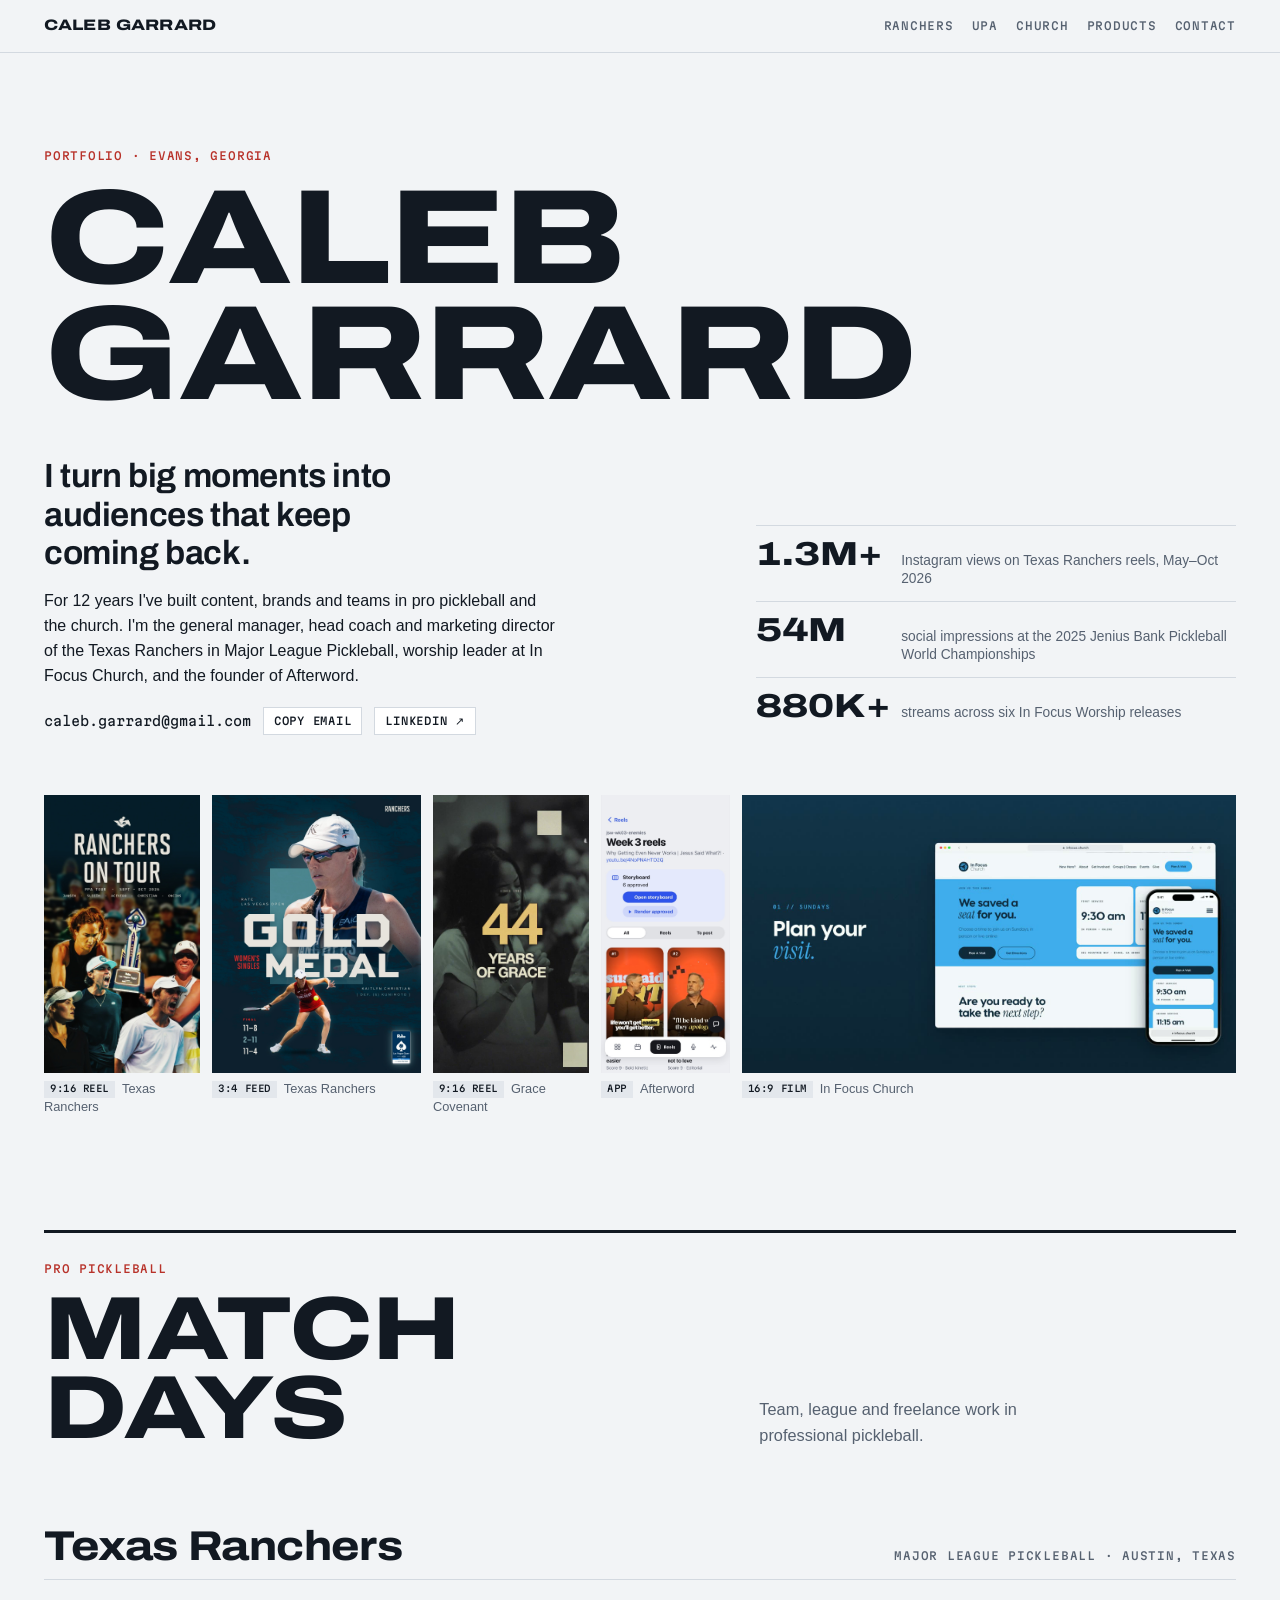
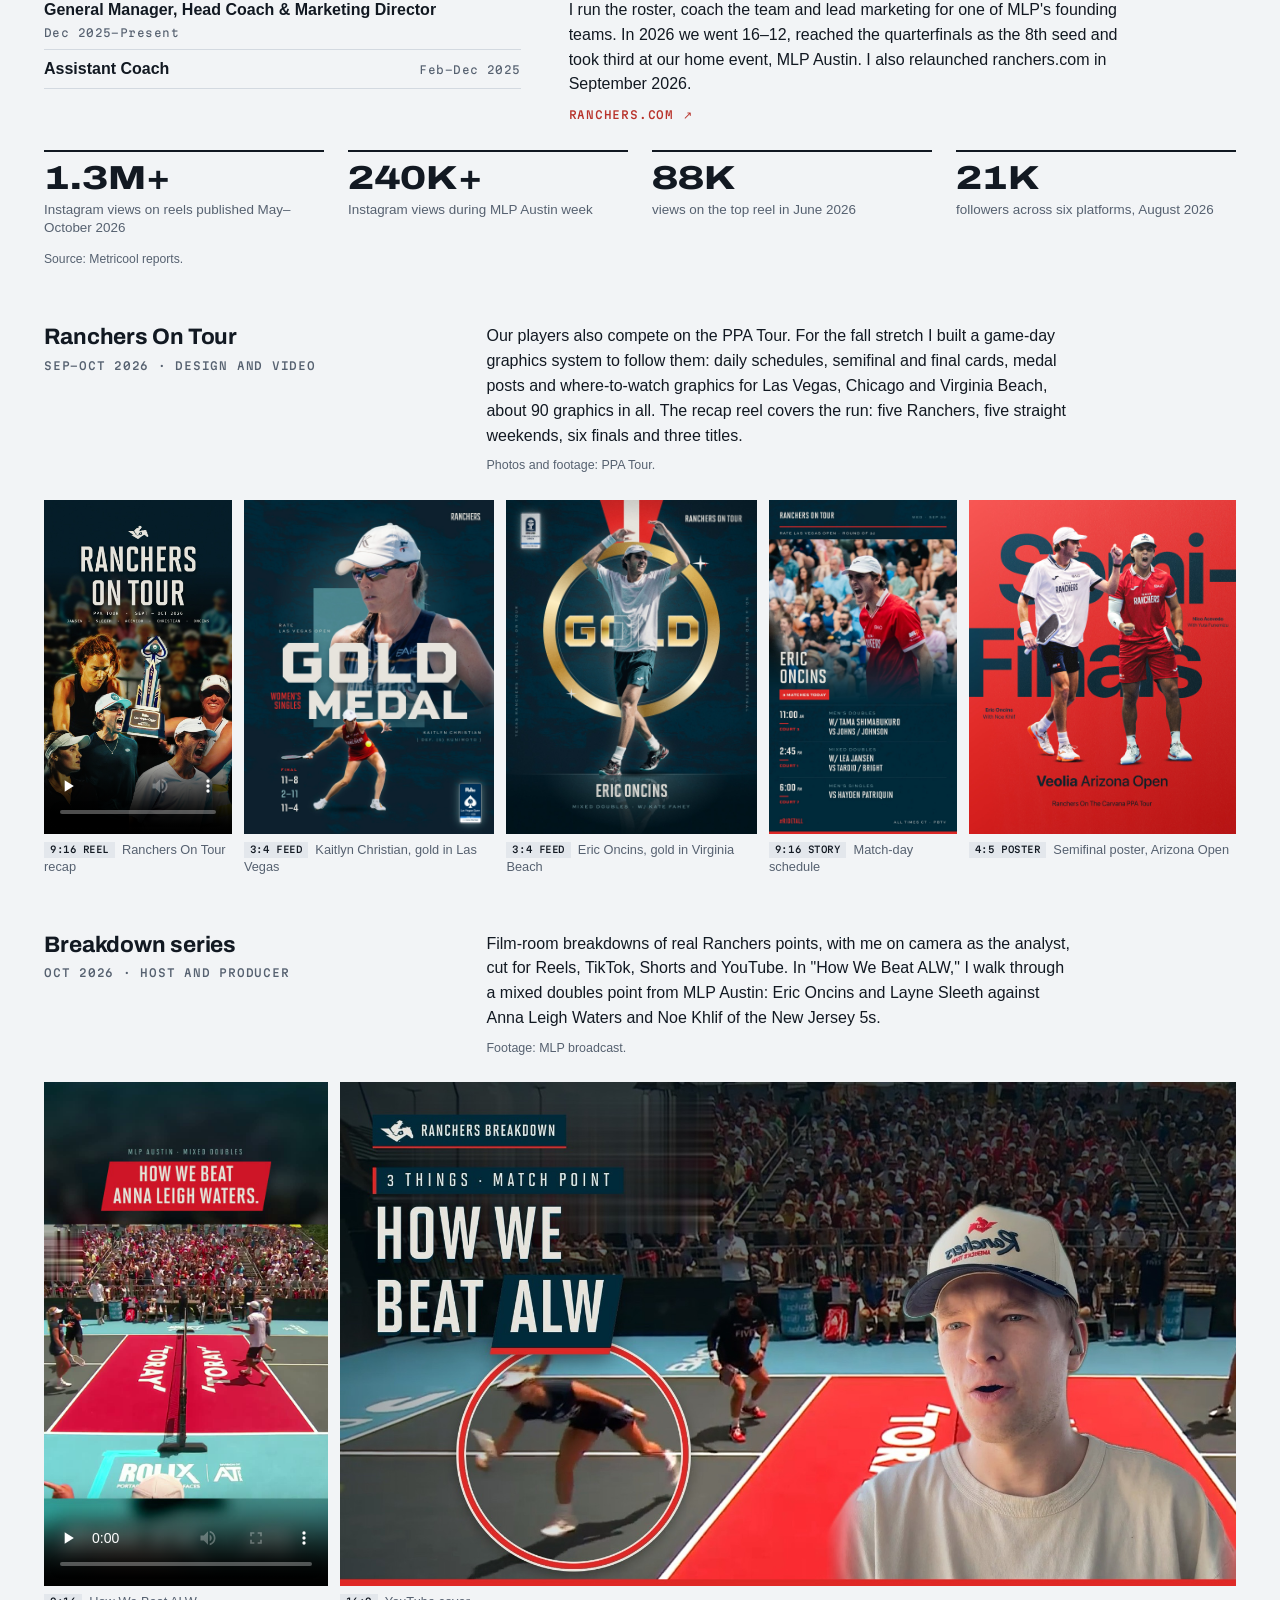
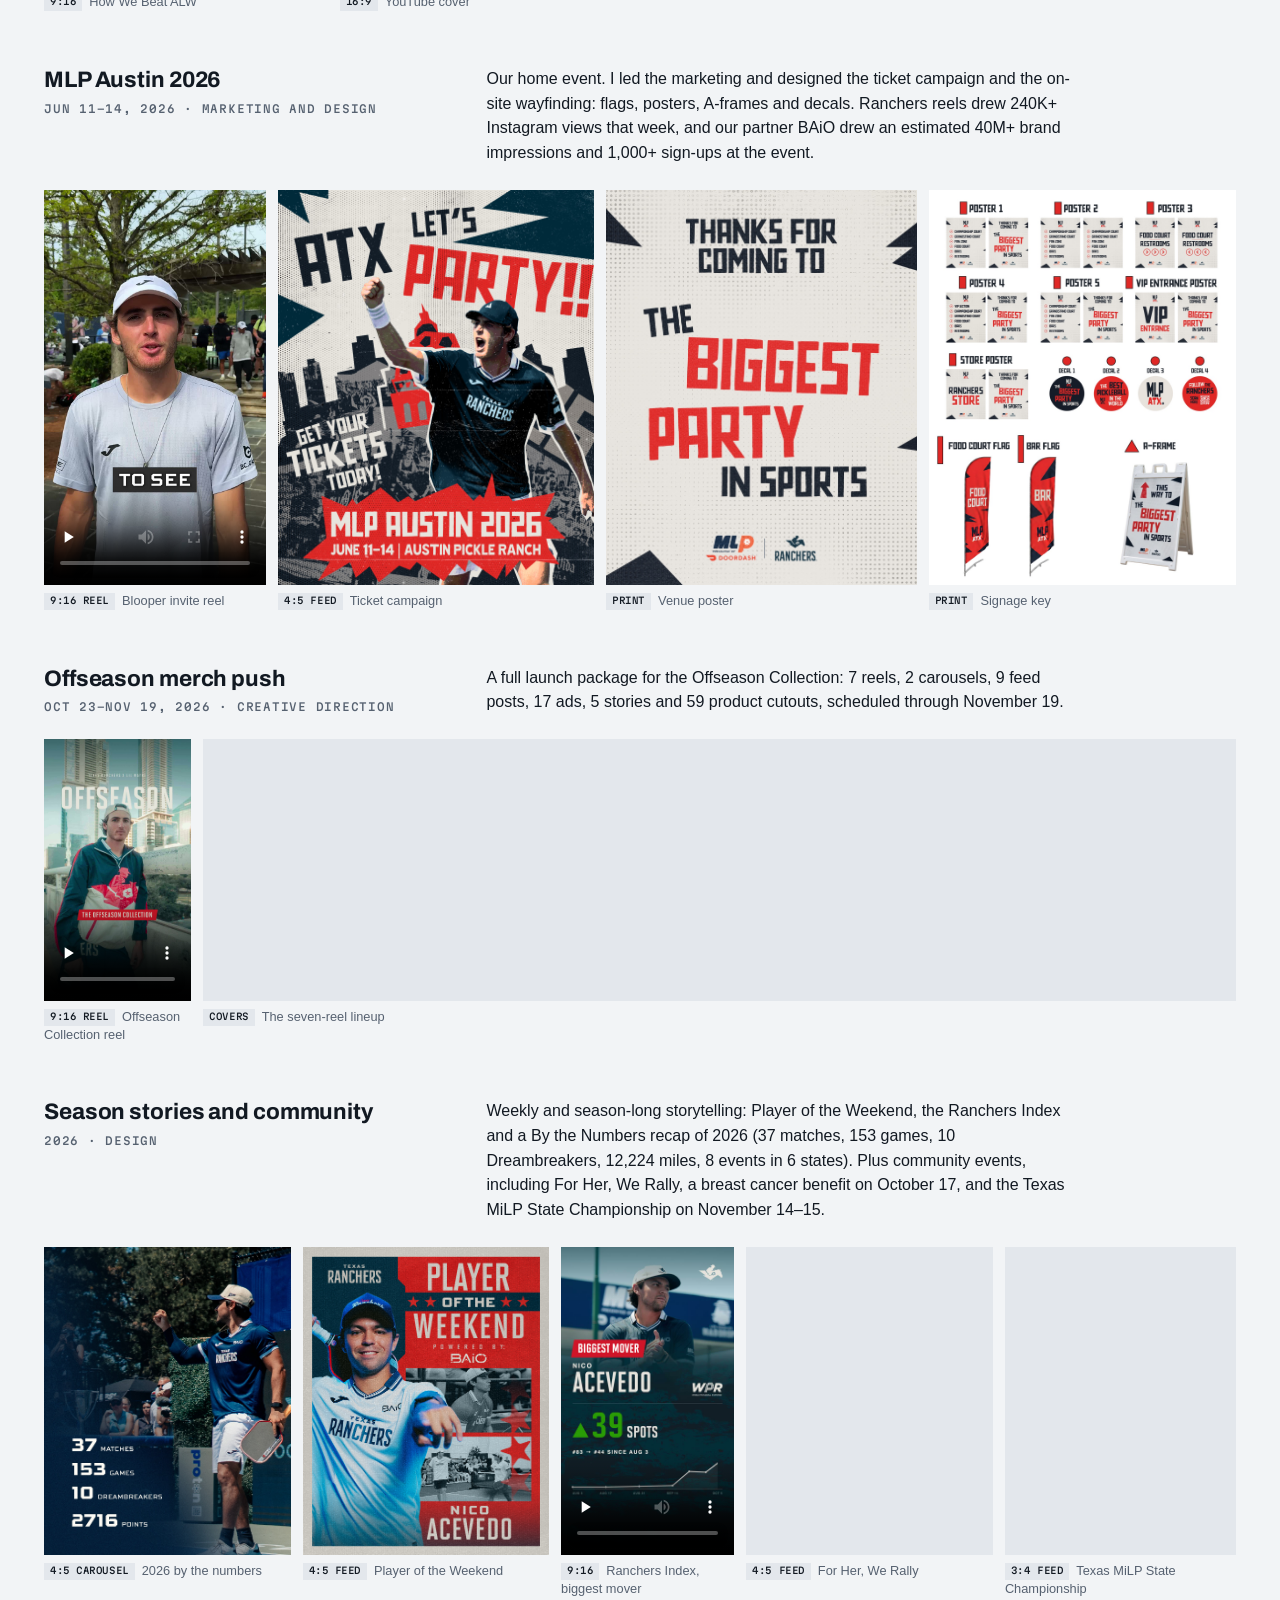
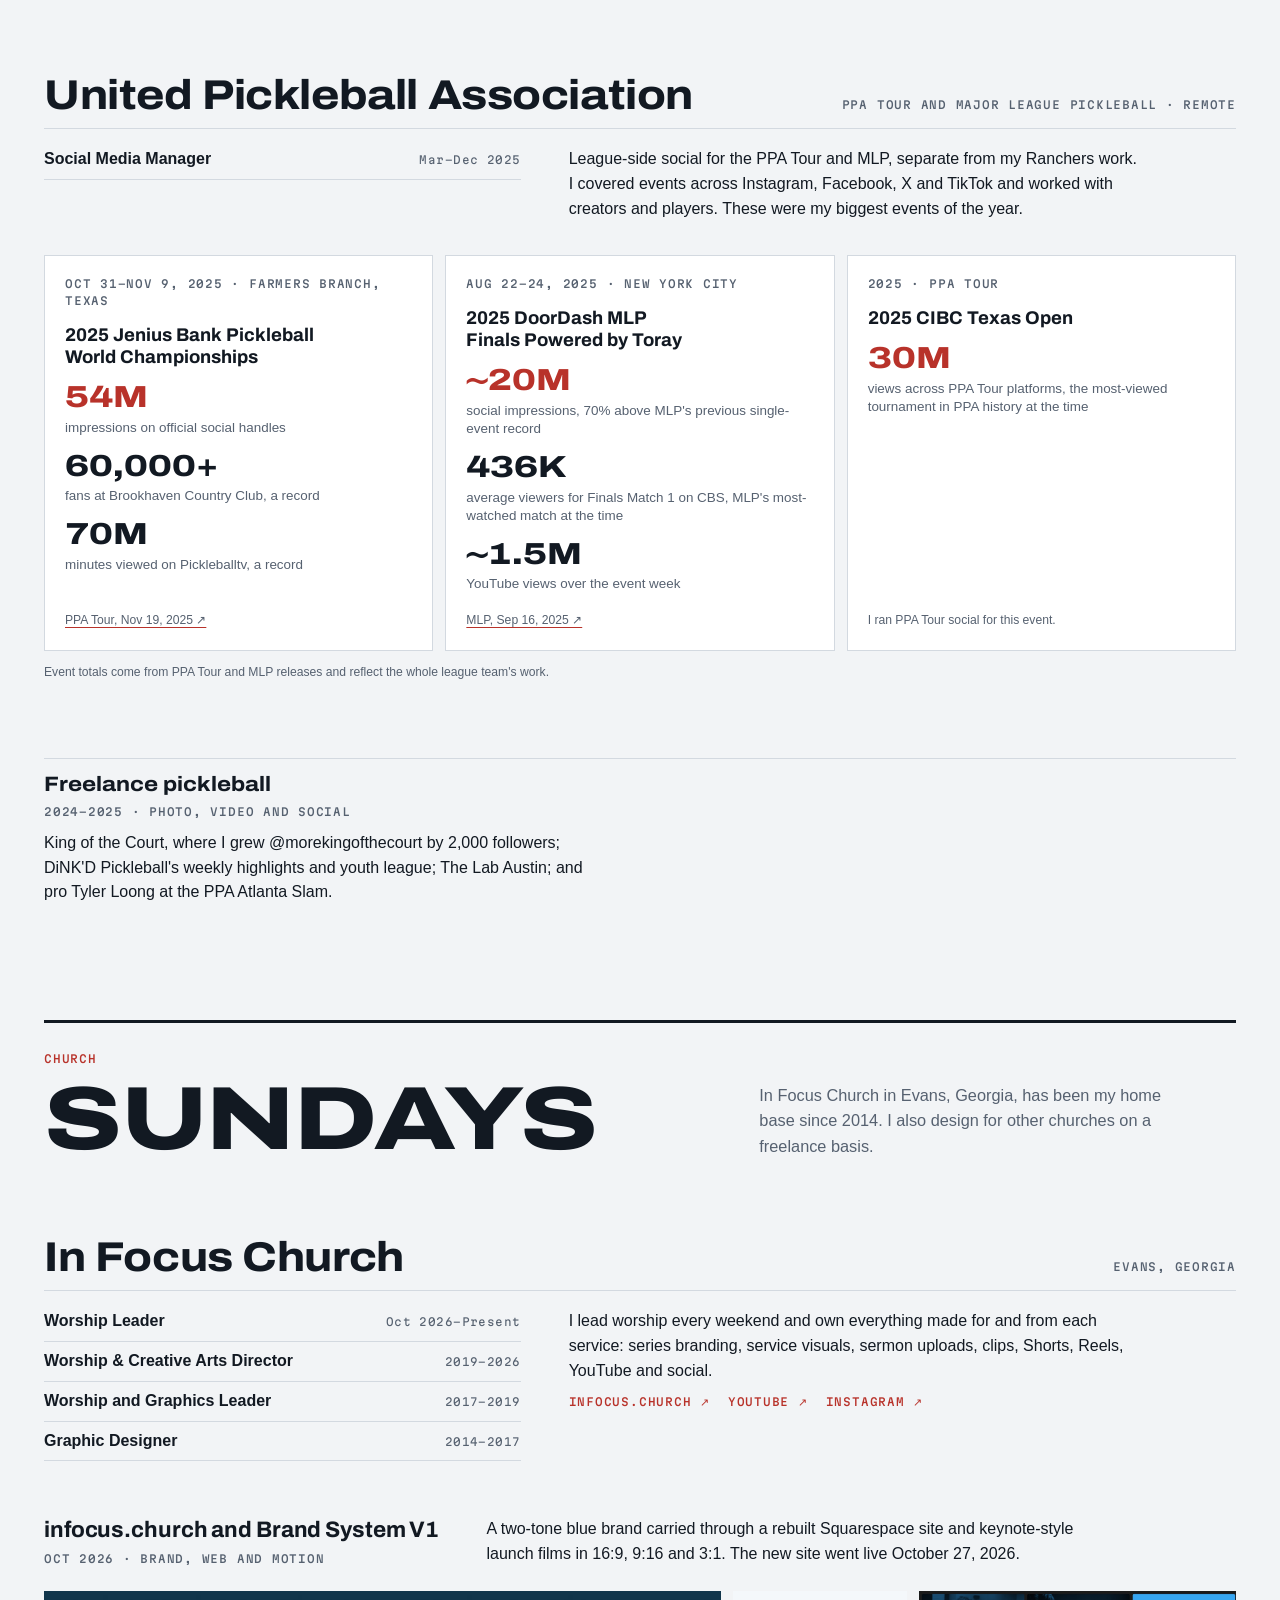
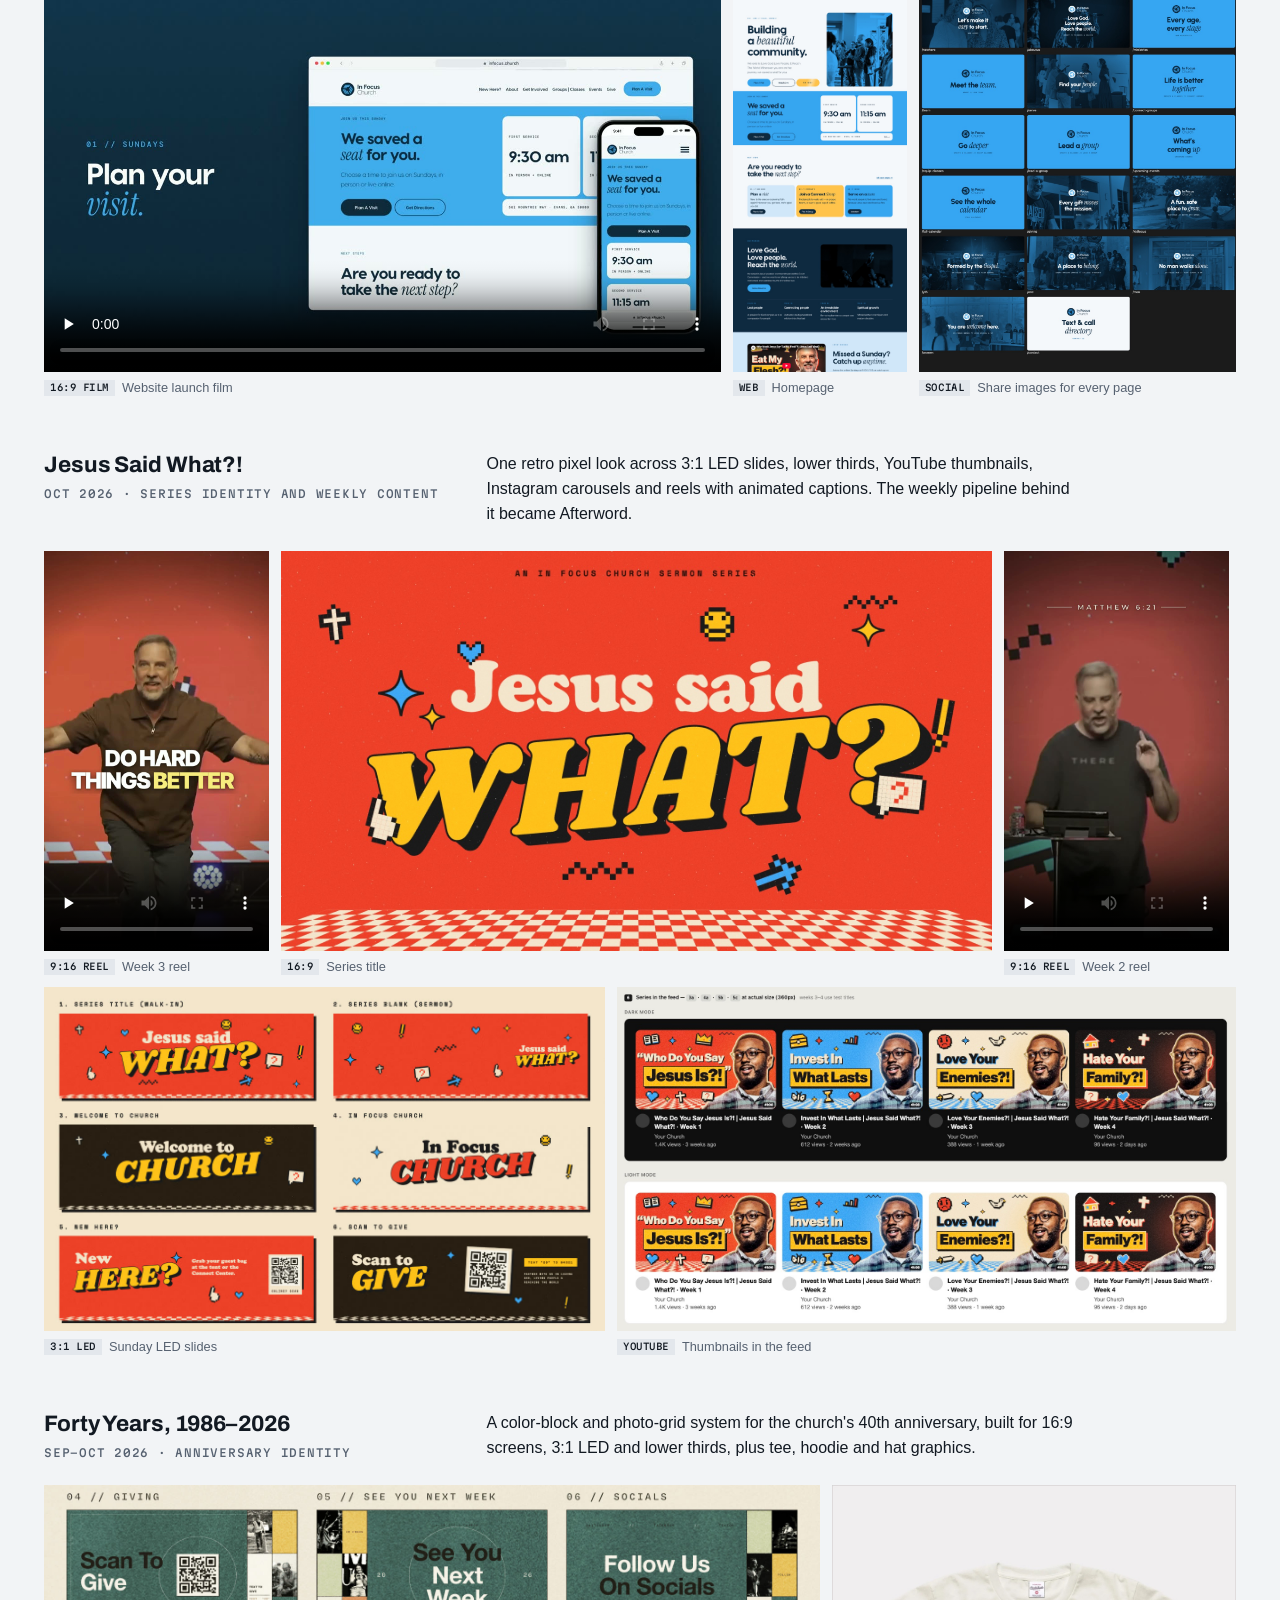
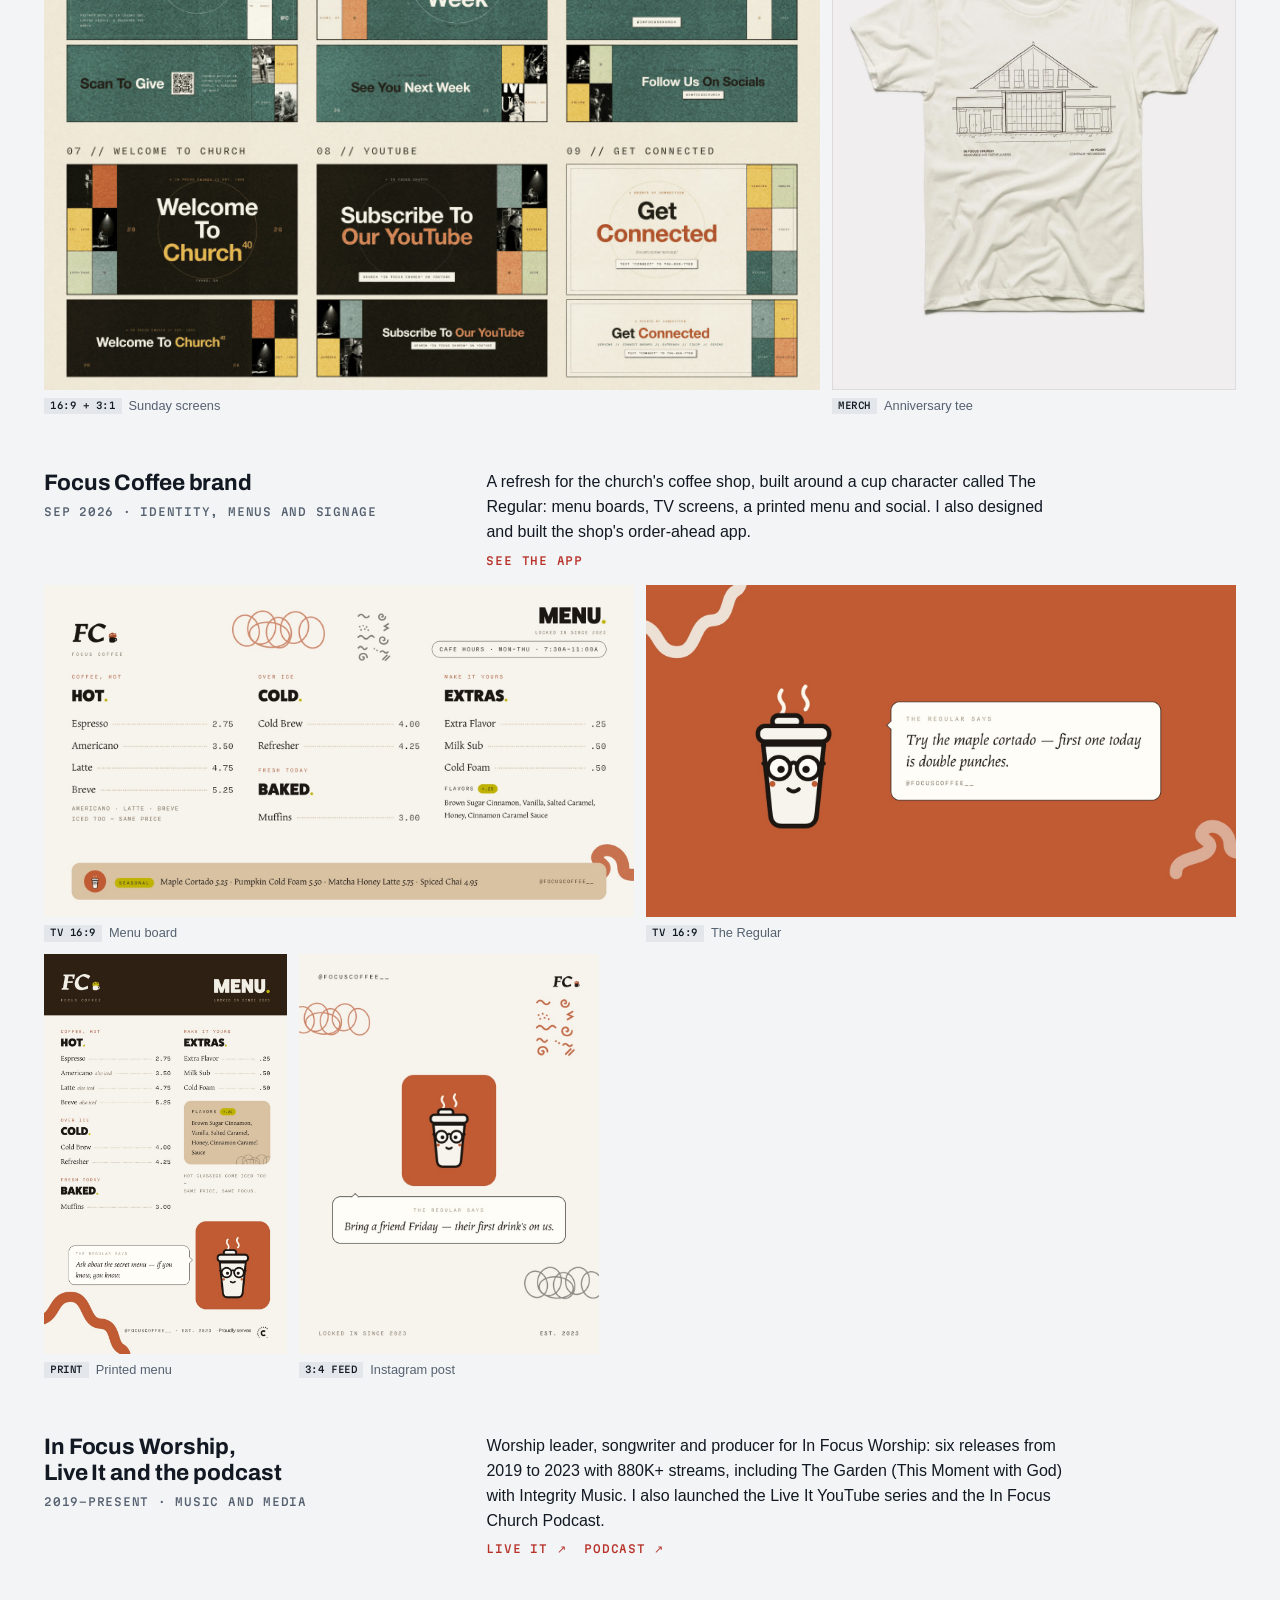
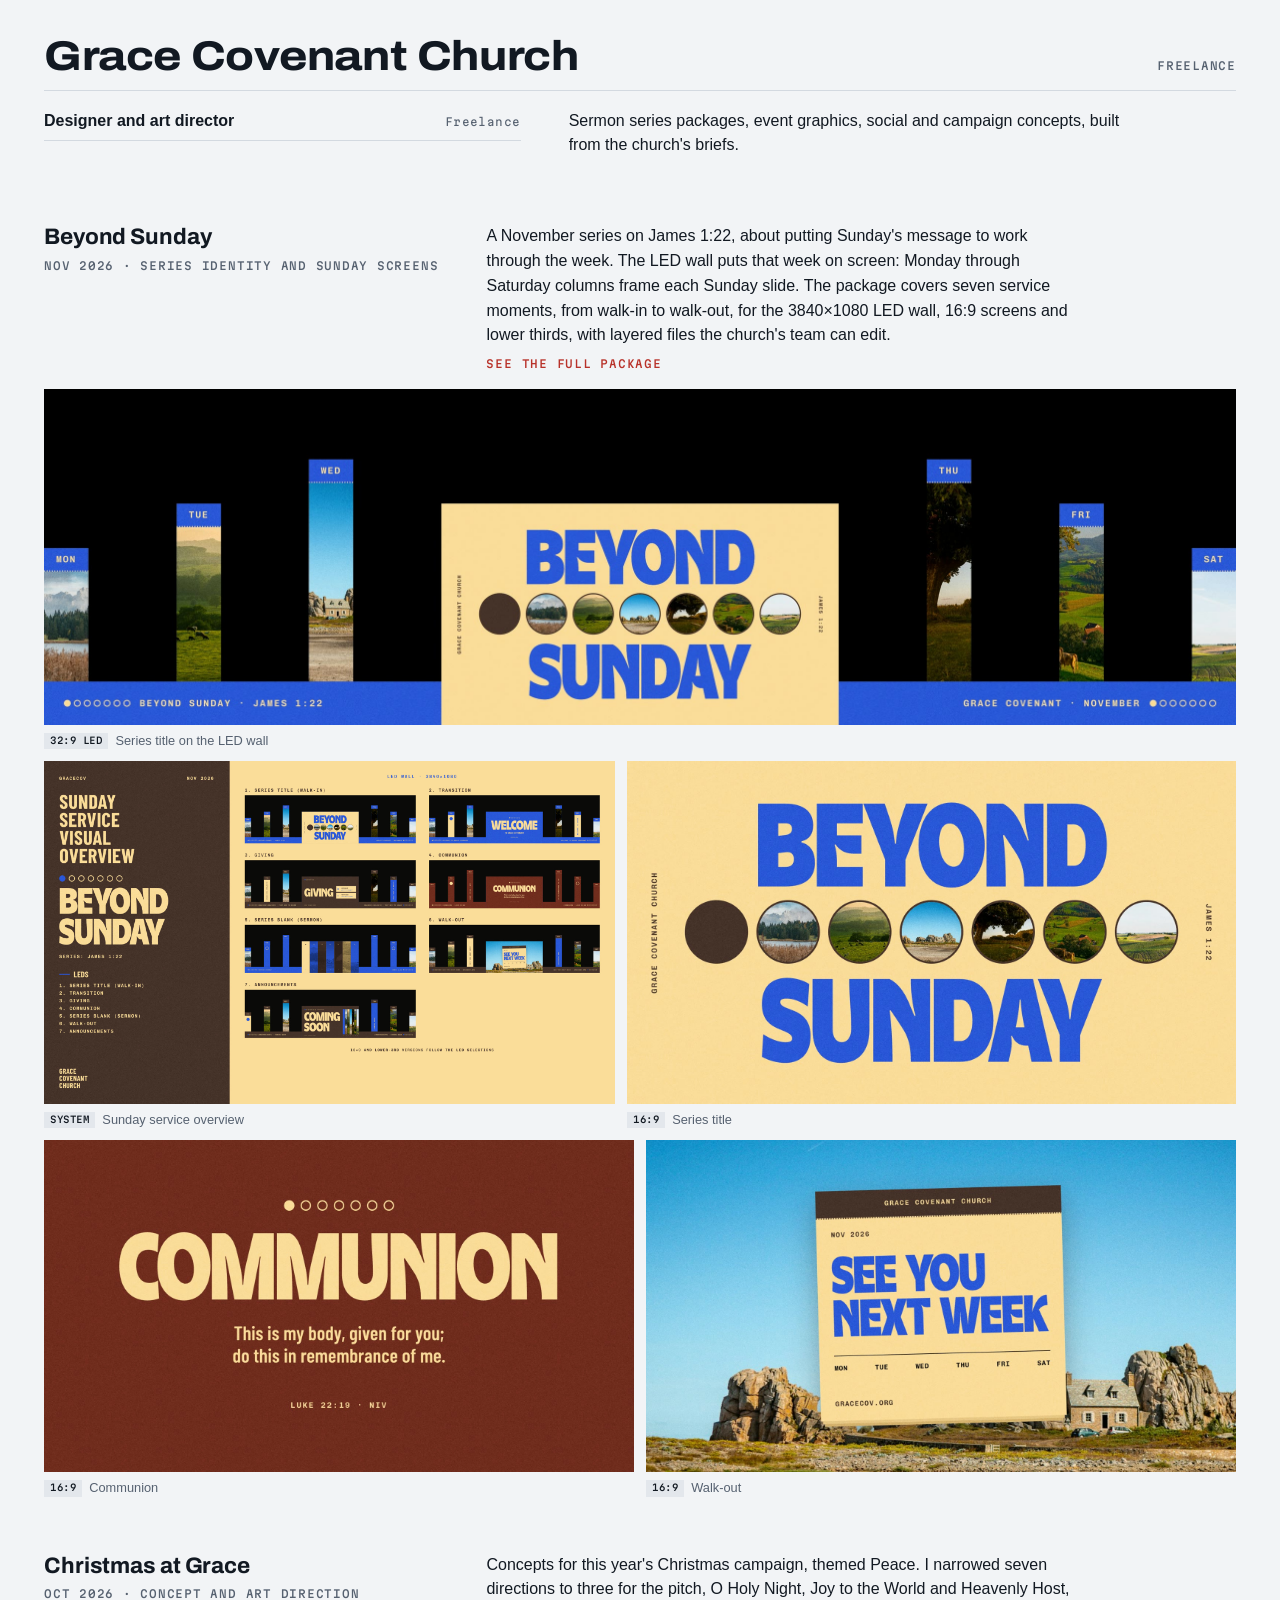
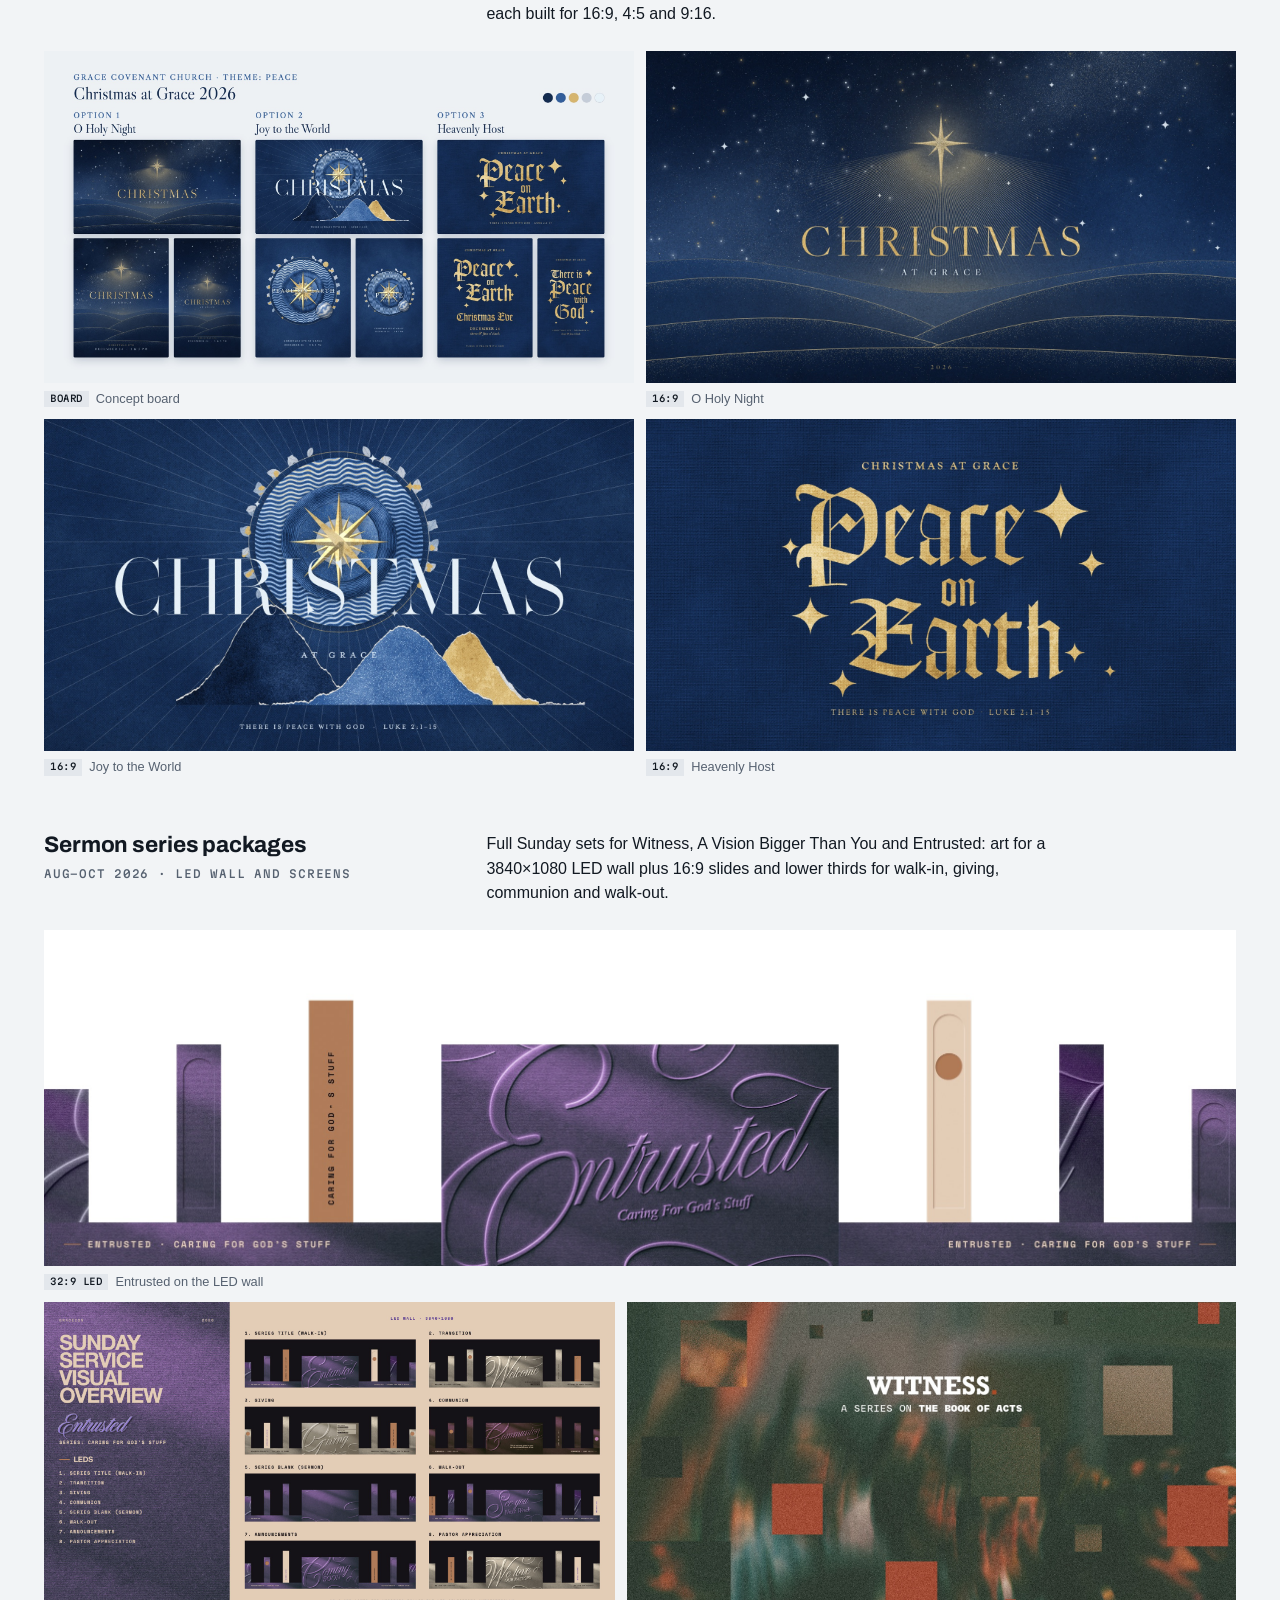
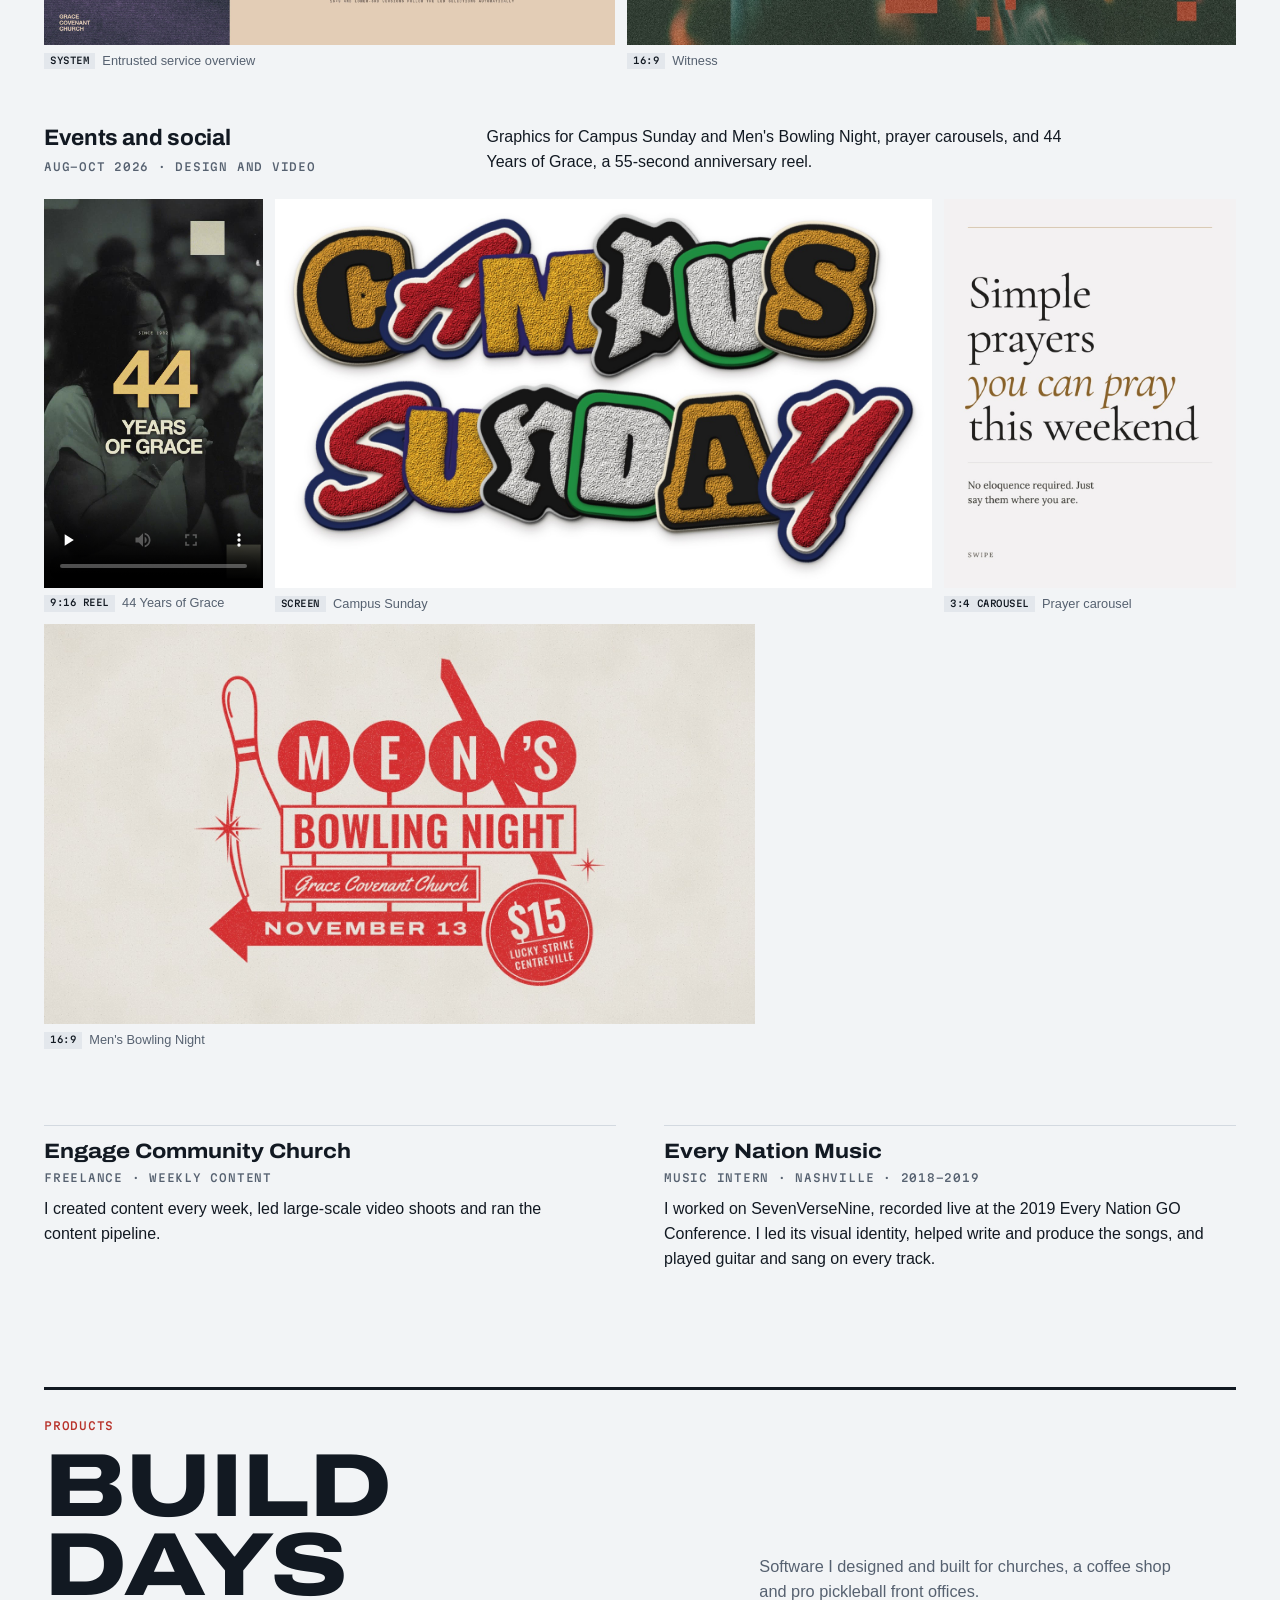
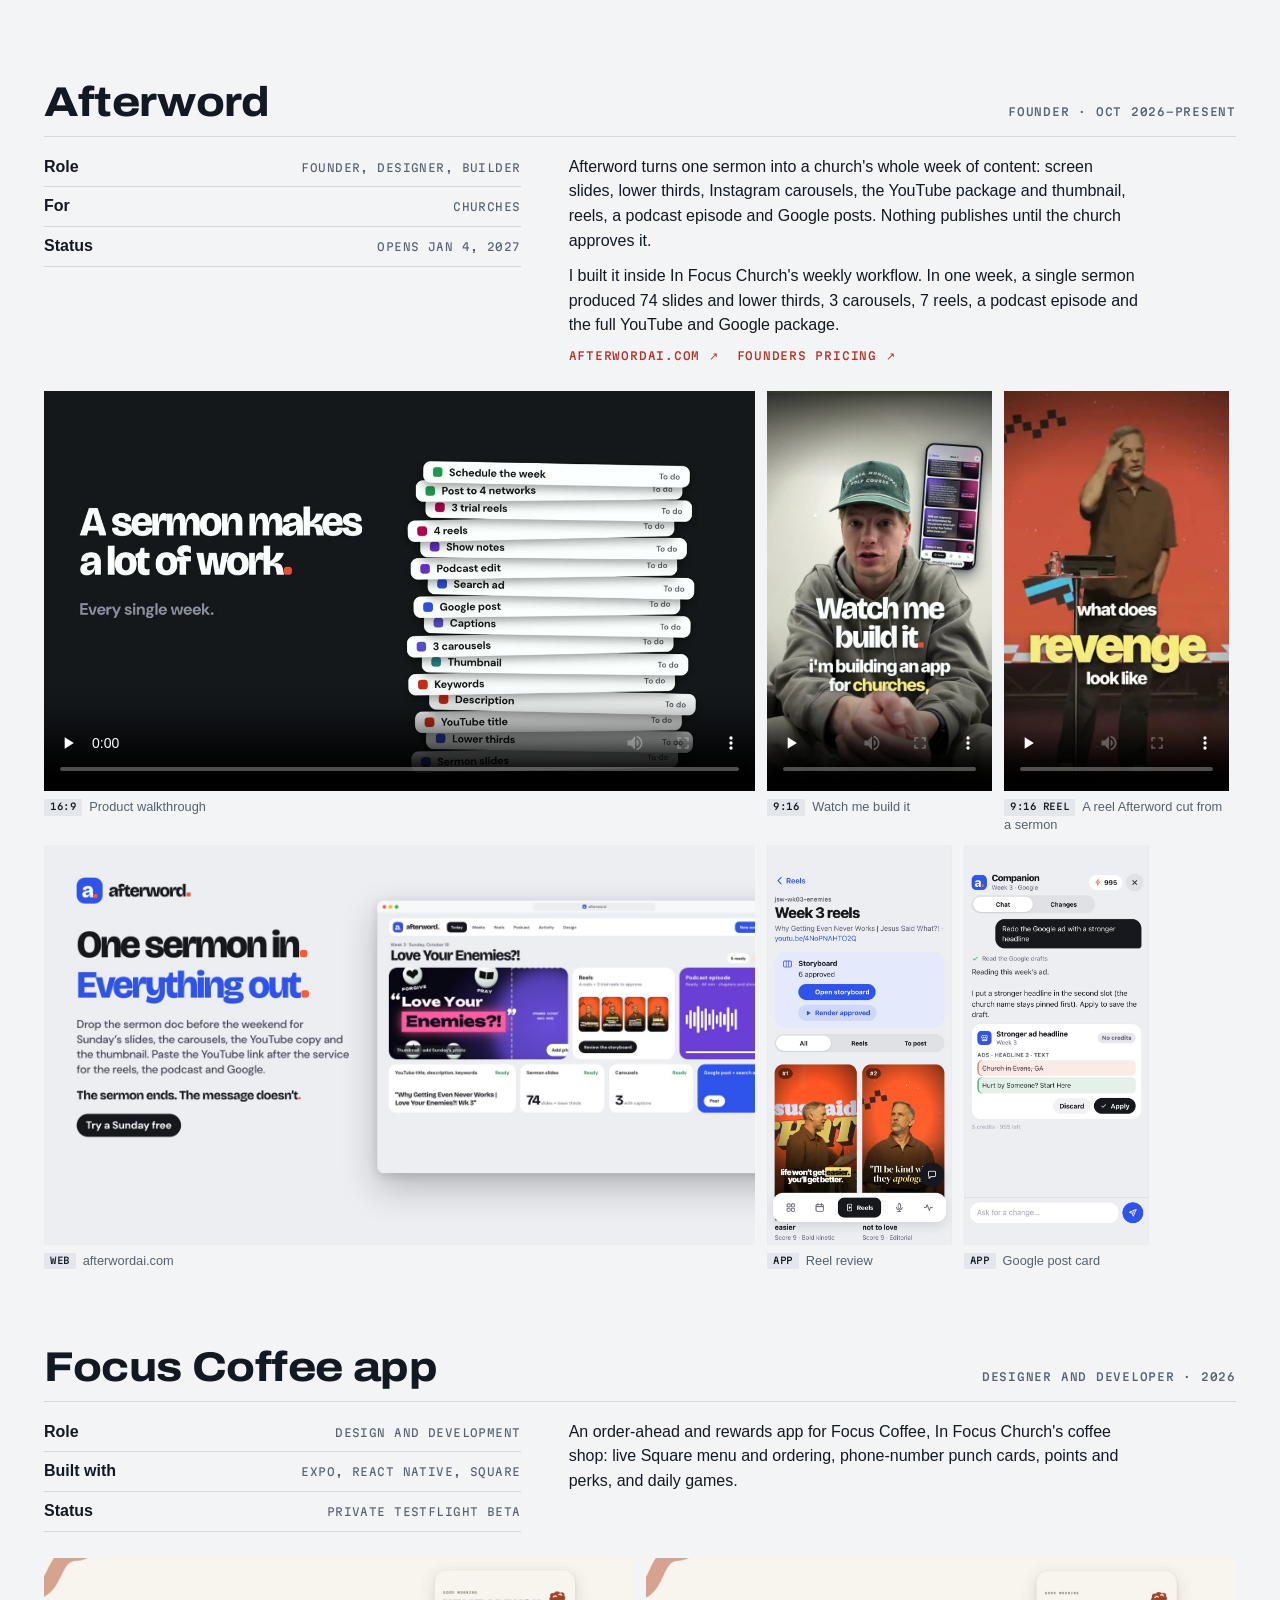
==== commit f1ea8059: "Lead the hero stats with the 2025 Worlds social impressions" ====
--- a/index.html
+++ b/index.html
@@ -309,7 +309,7 @@
       </div>
       <dl class="proof">
         <div><dt>1.3M+</dt><dd>Instagram views on Texas Ranchers reels, May–Oct 2026</dd></div>
-        <div><dt>30M</dt><dd>views on PPA Tour social for the 2025 CIBC Texas Open</dd></div>
+        <div><dt>54M</dt><dd>social impressions at the 2025 Jenius Bank Pickleball World Championships</dd></div>
         <div><dt>880K+</dt><dd>streams across six In Focus Worship releases</dd></div>
       </dl>
     </div>
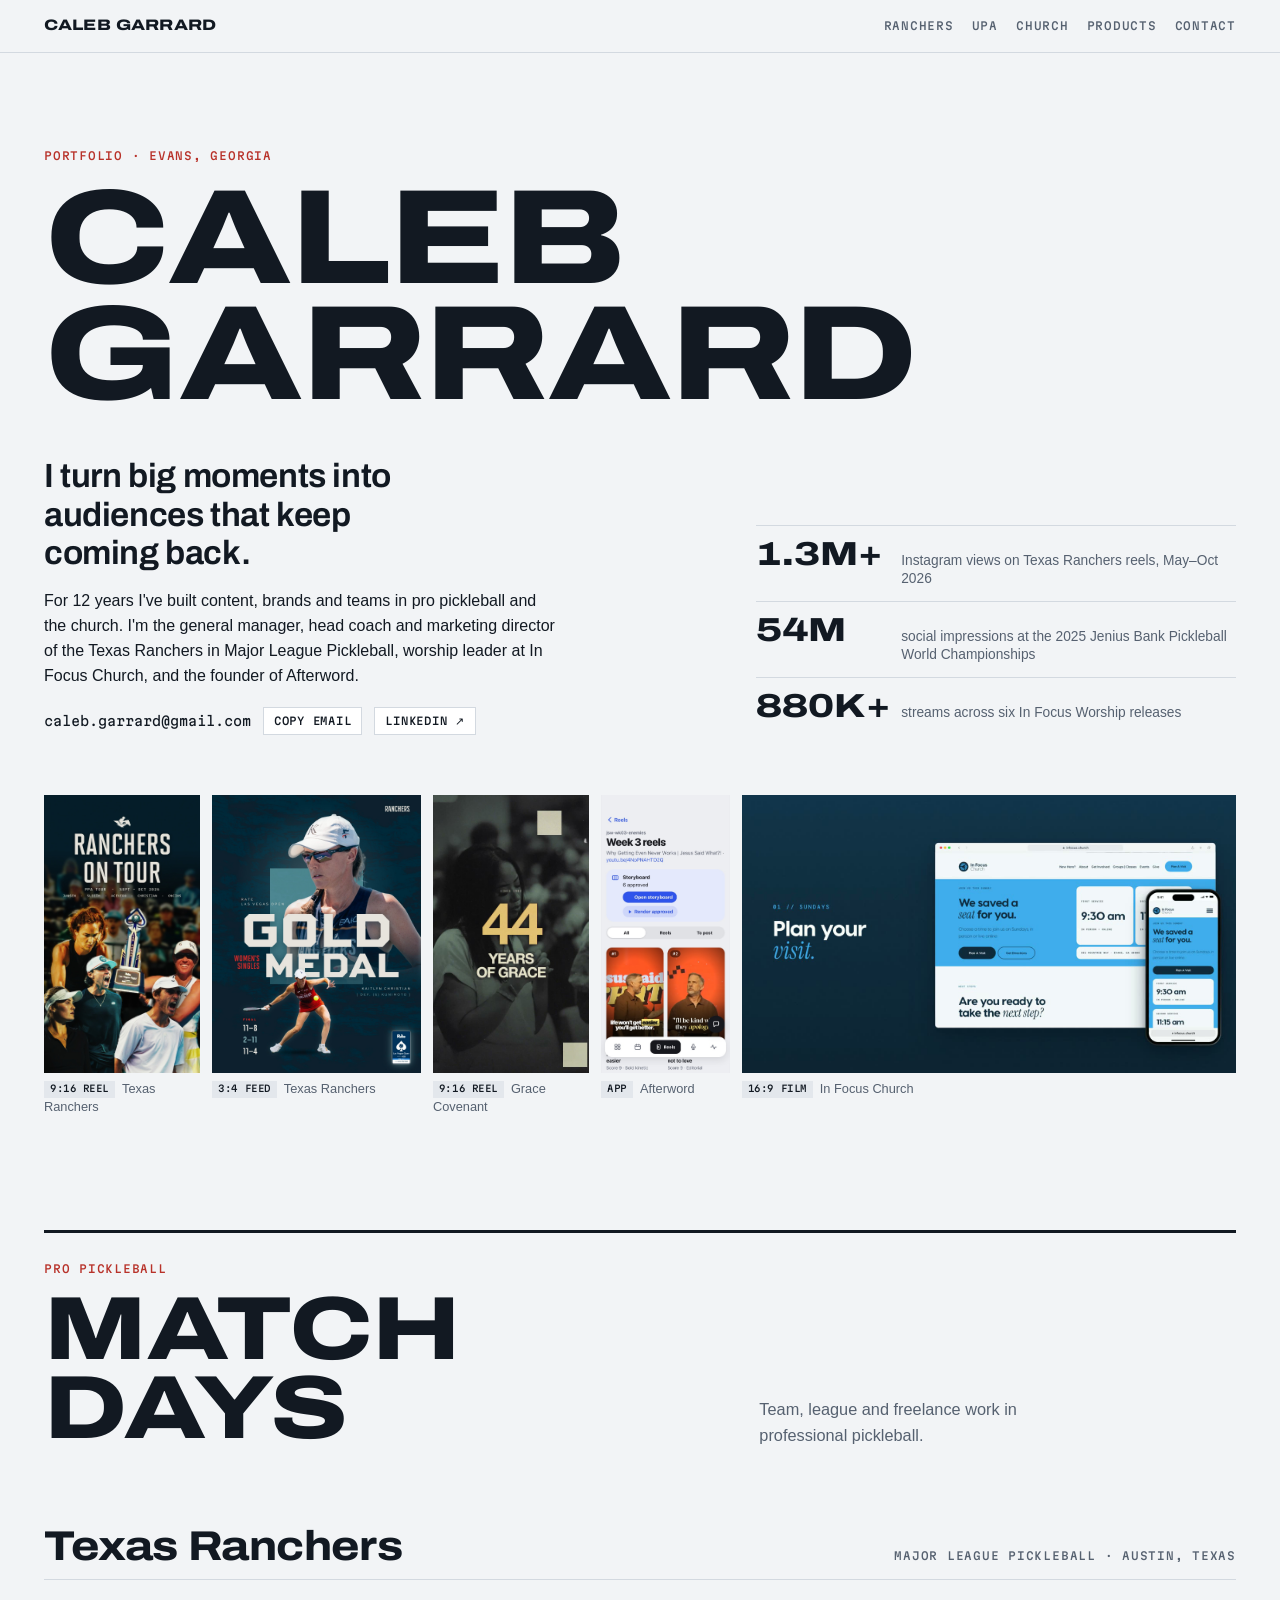
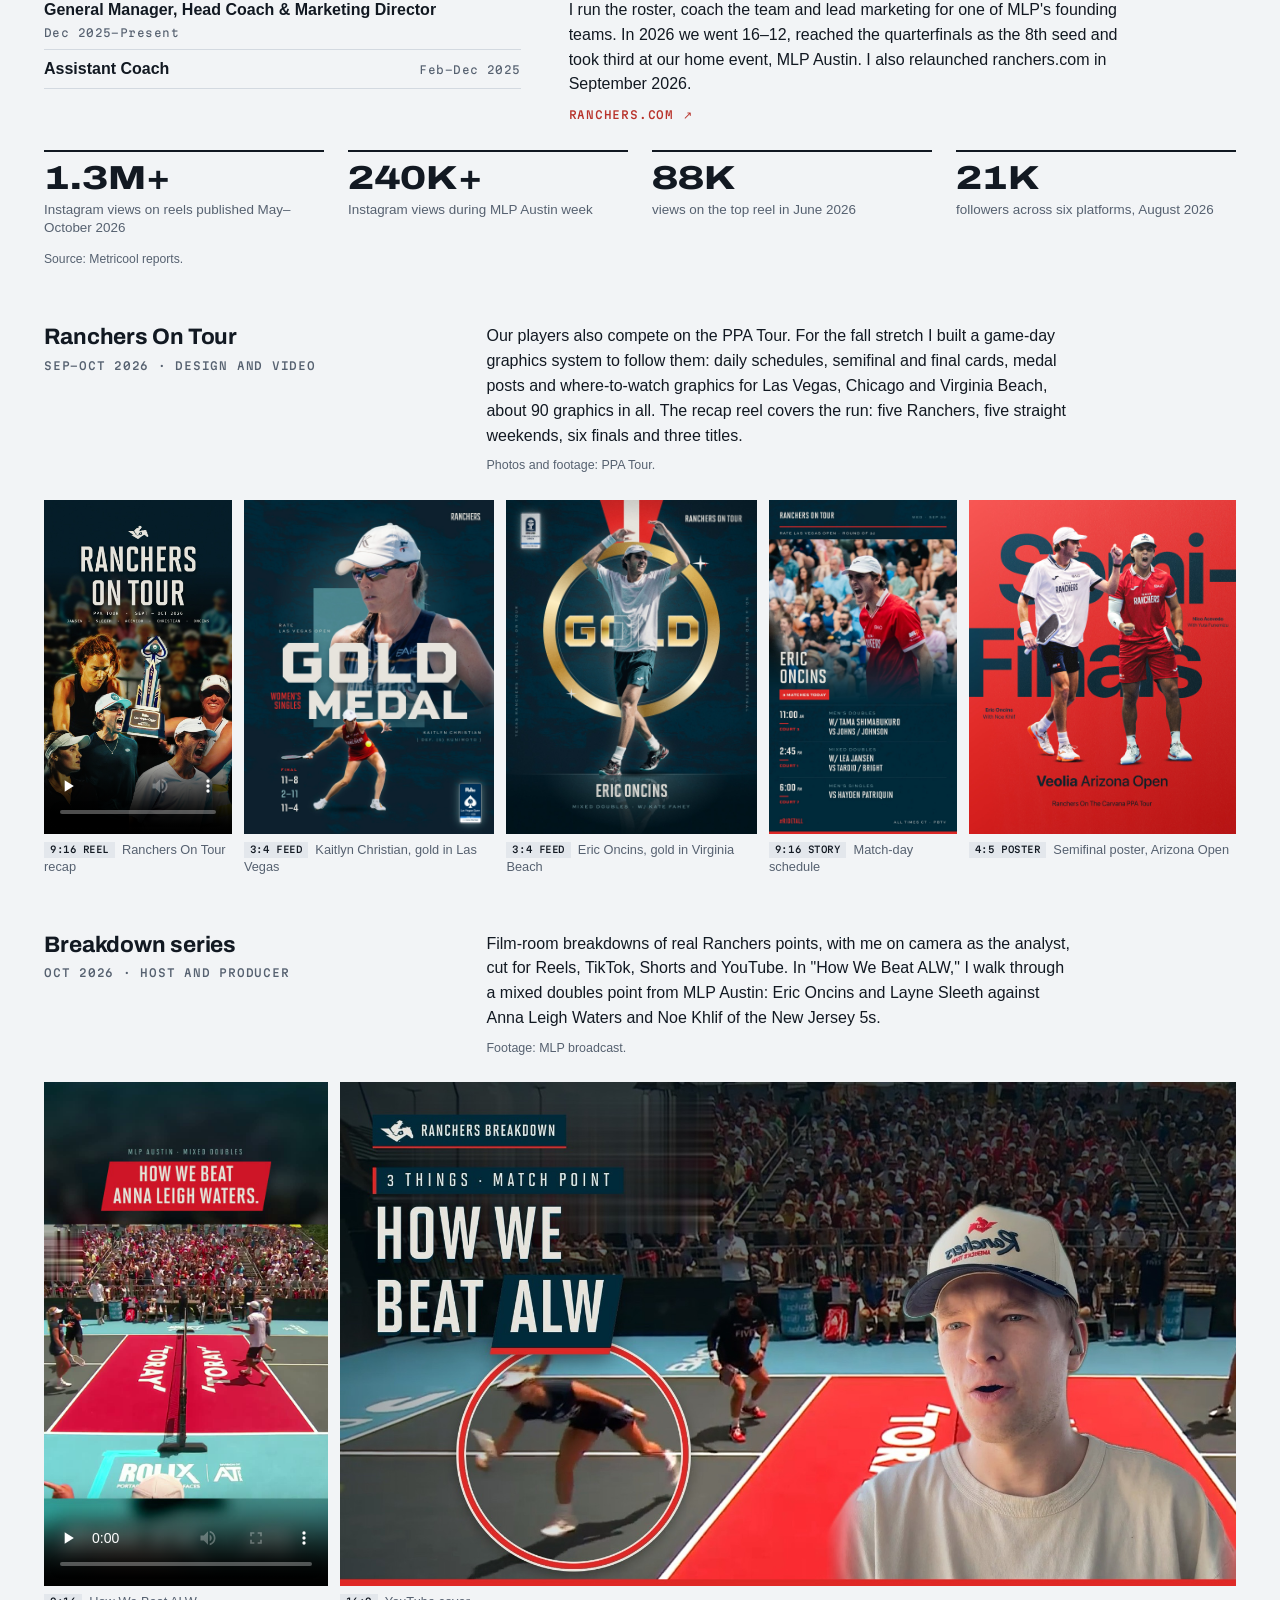
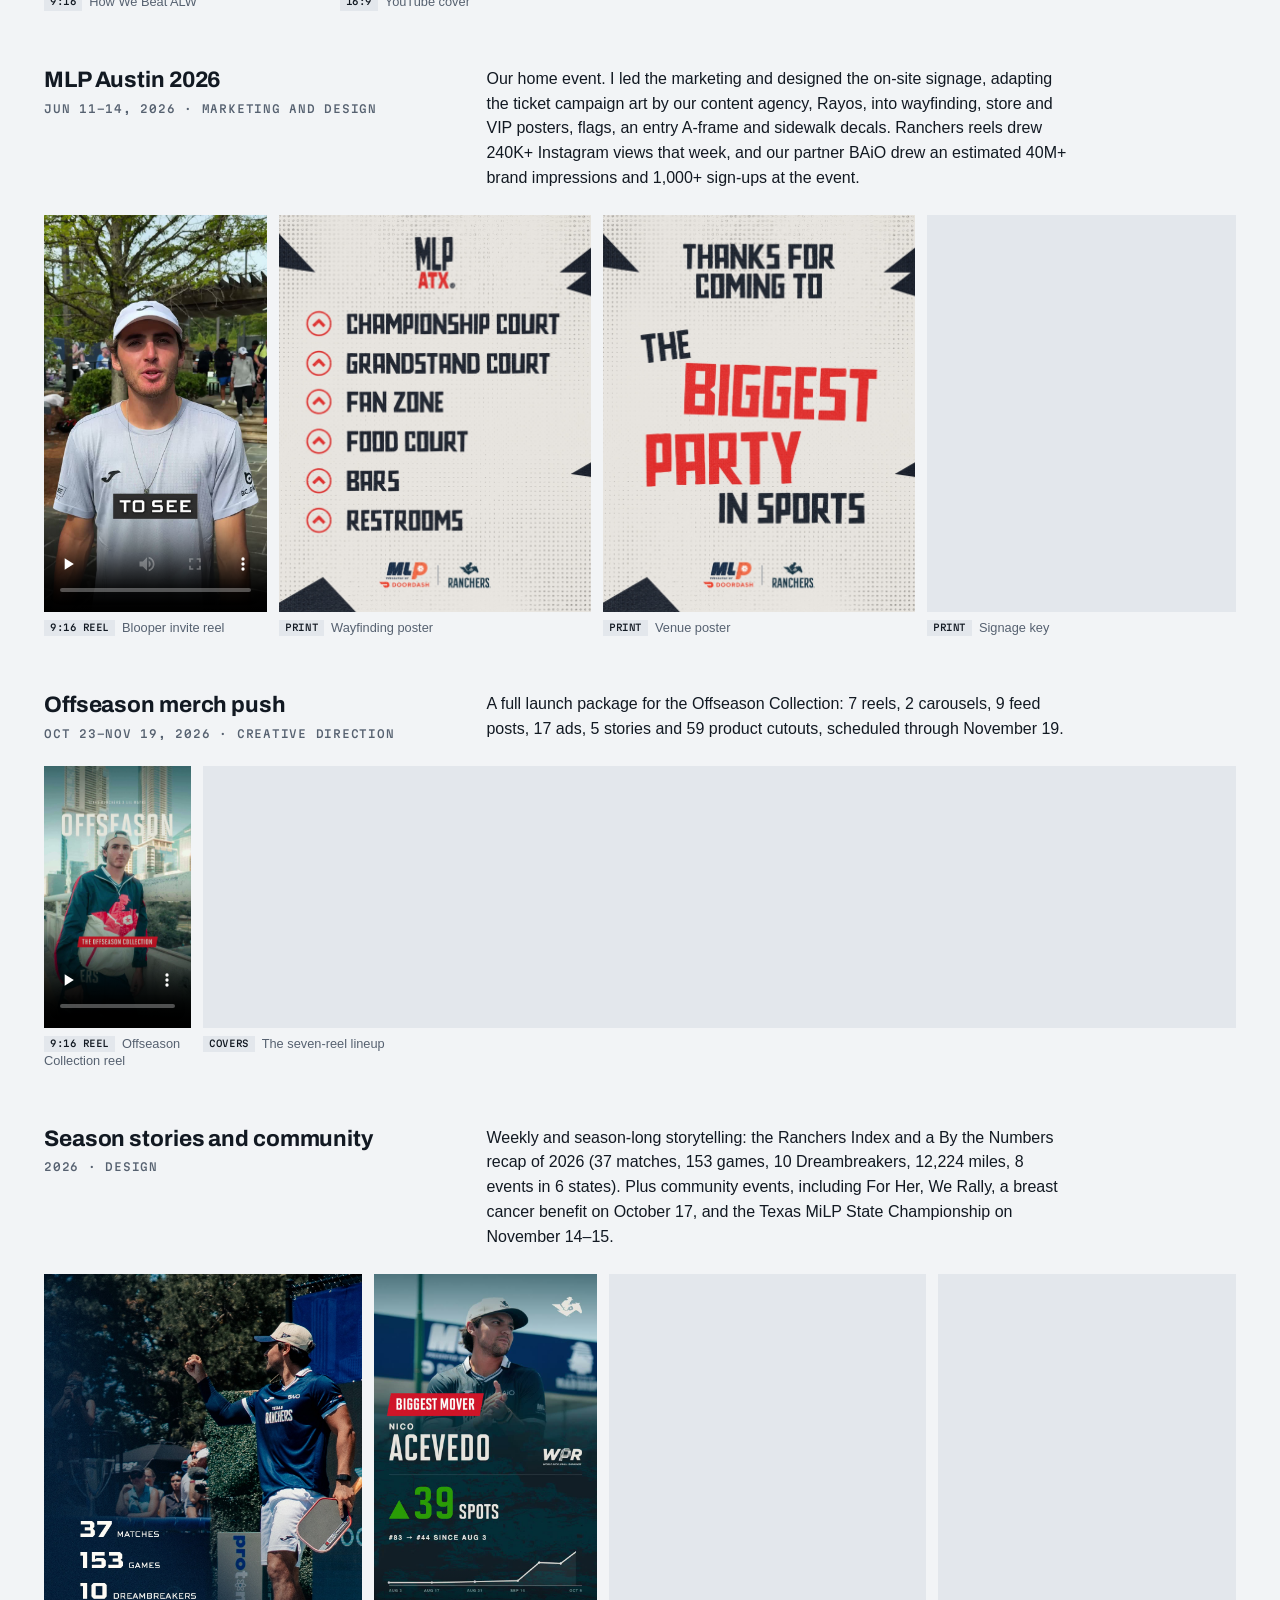
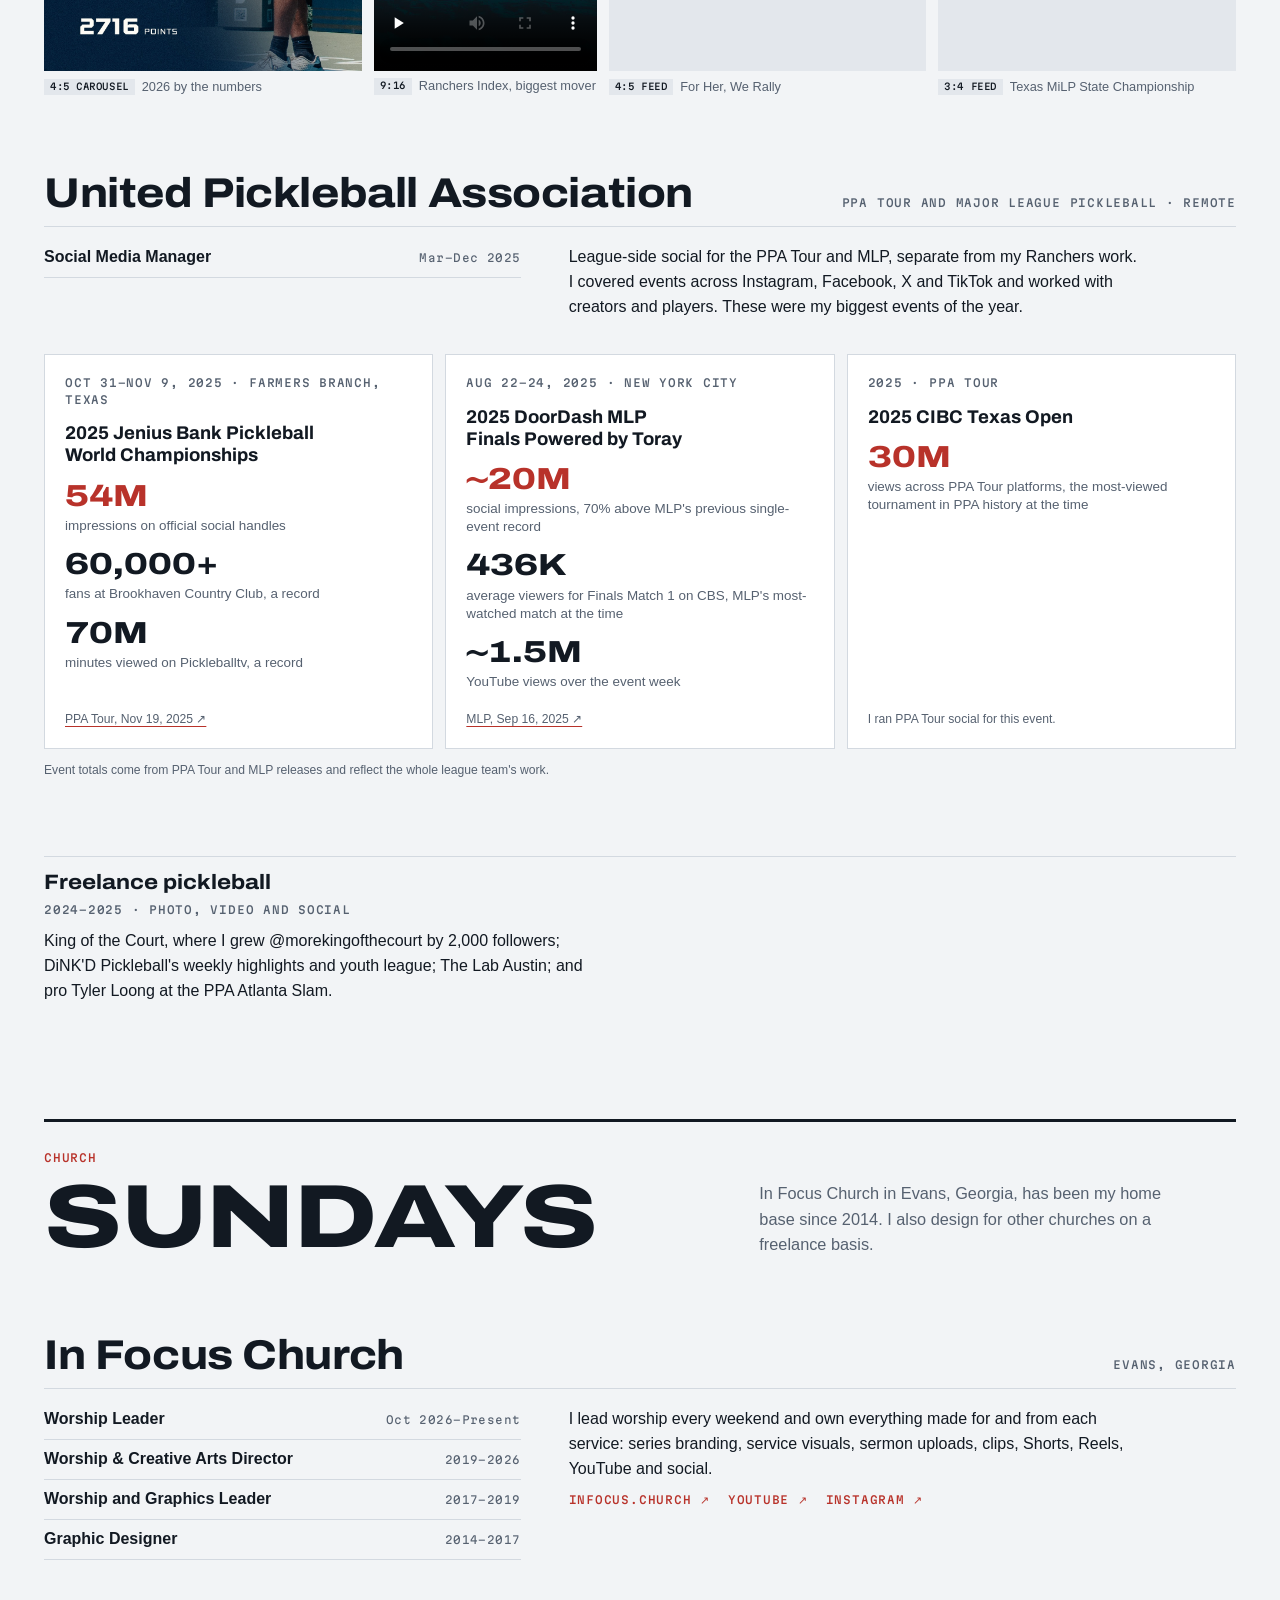
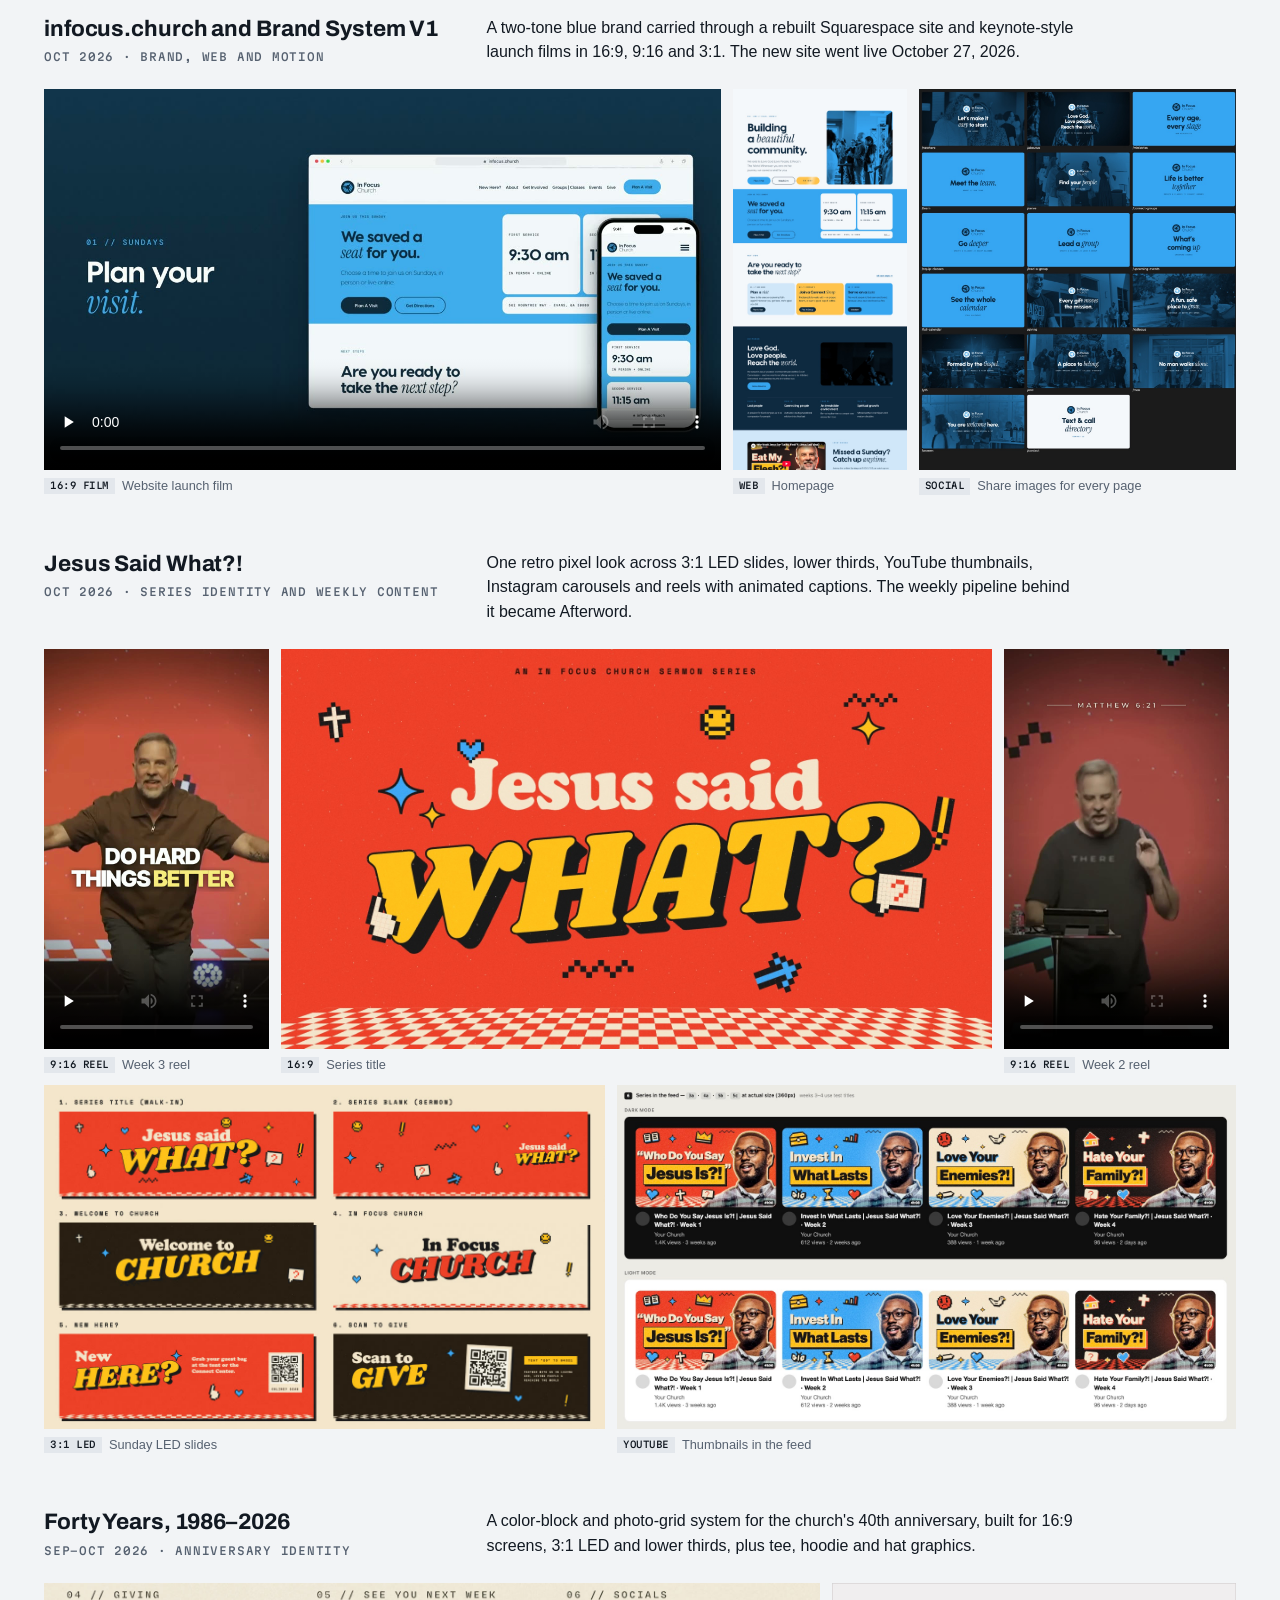
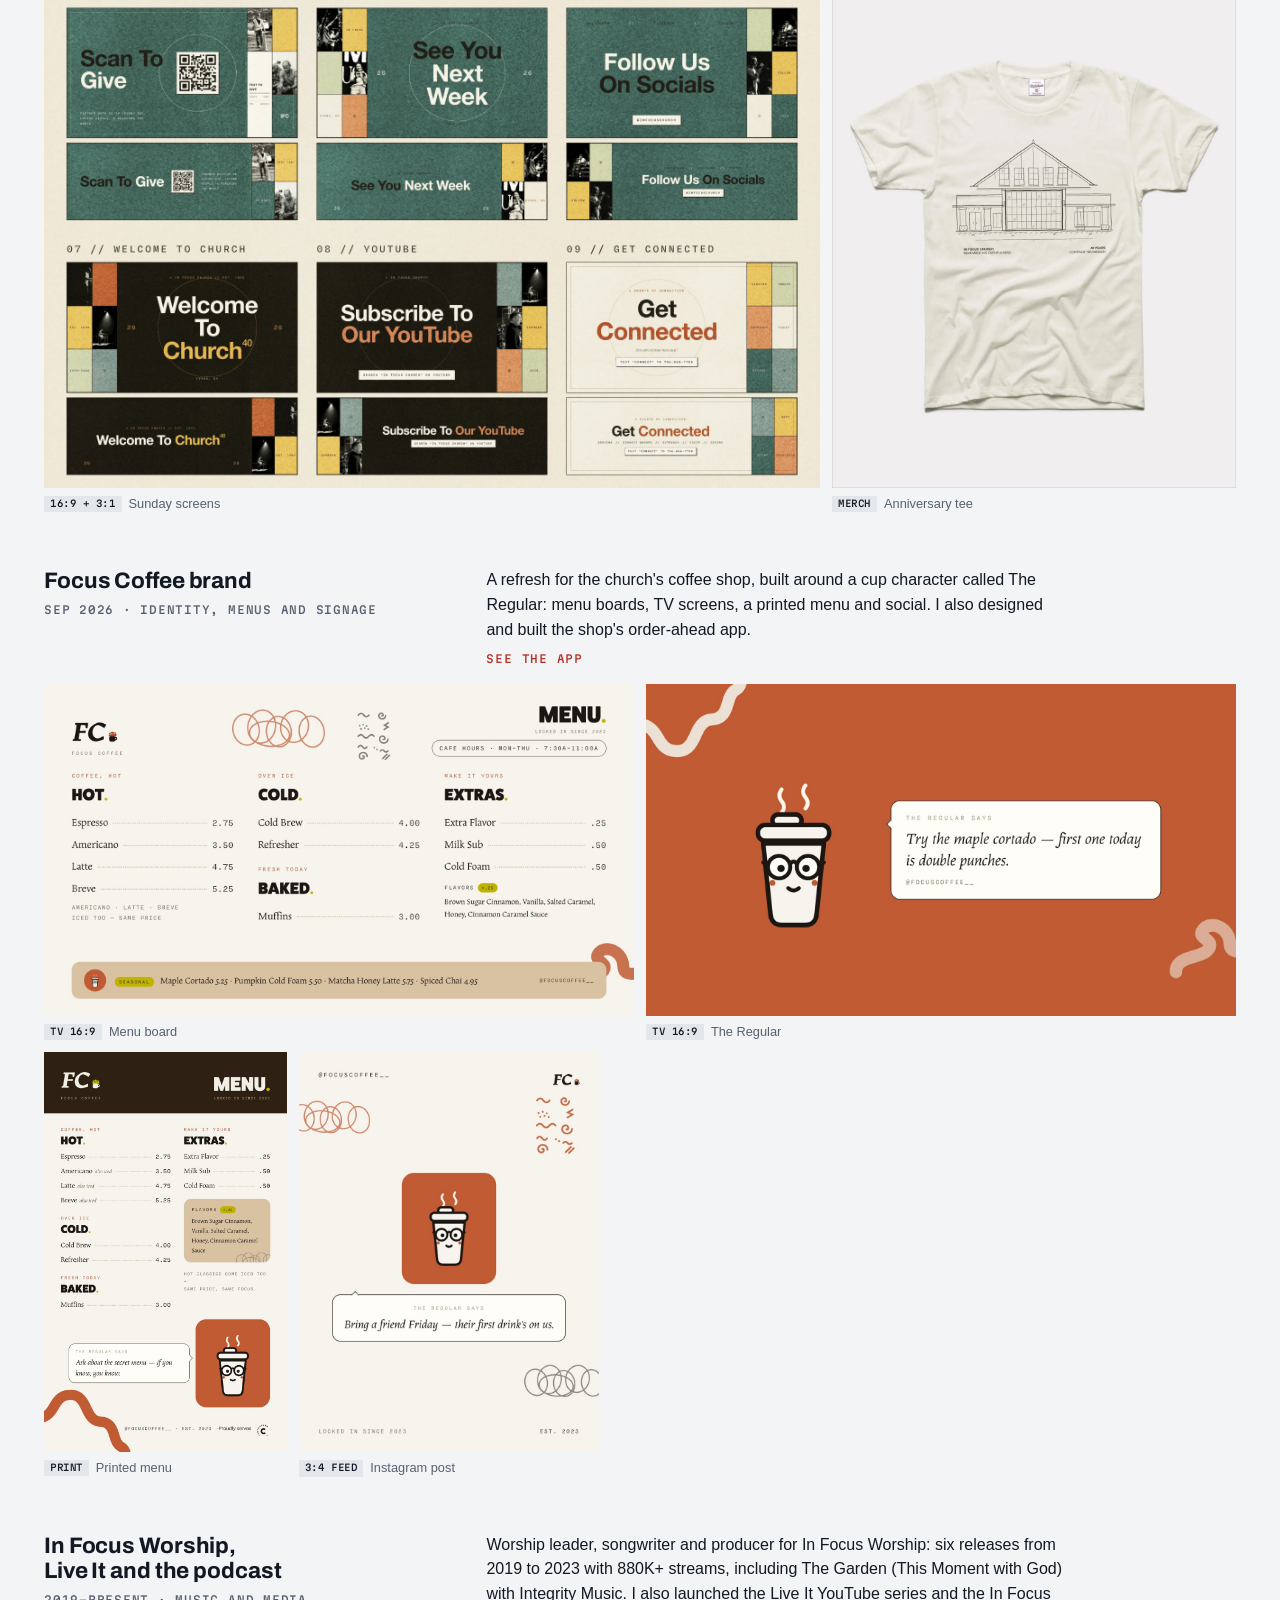
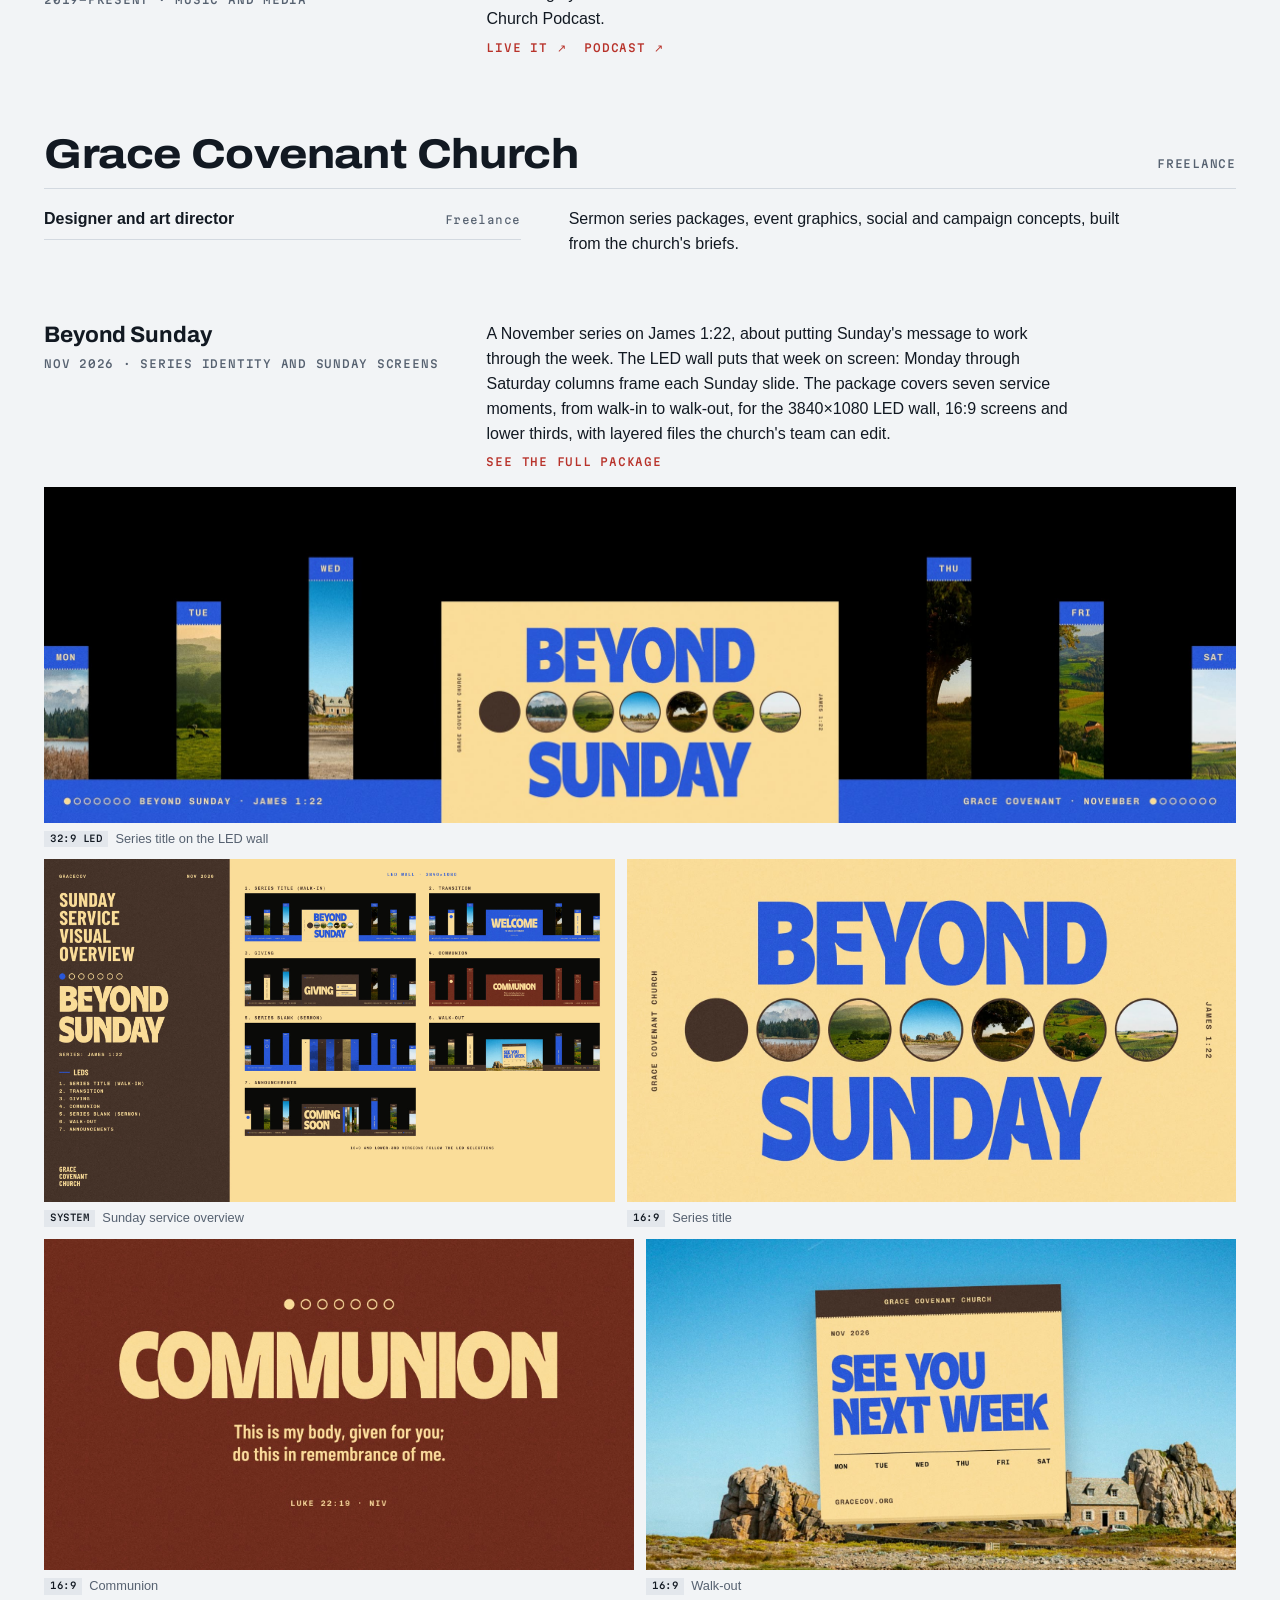
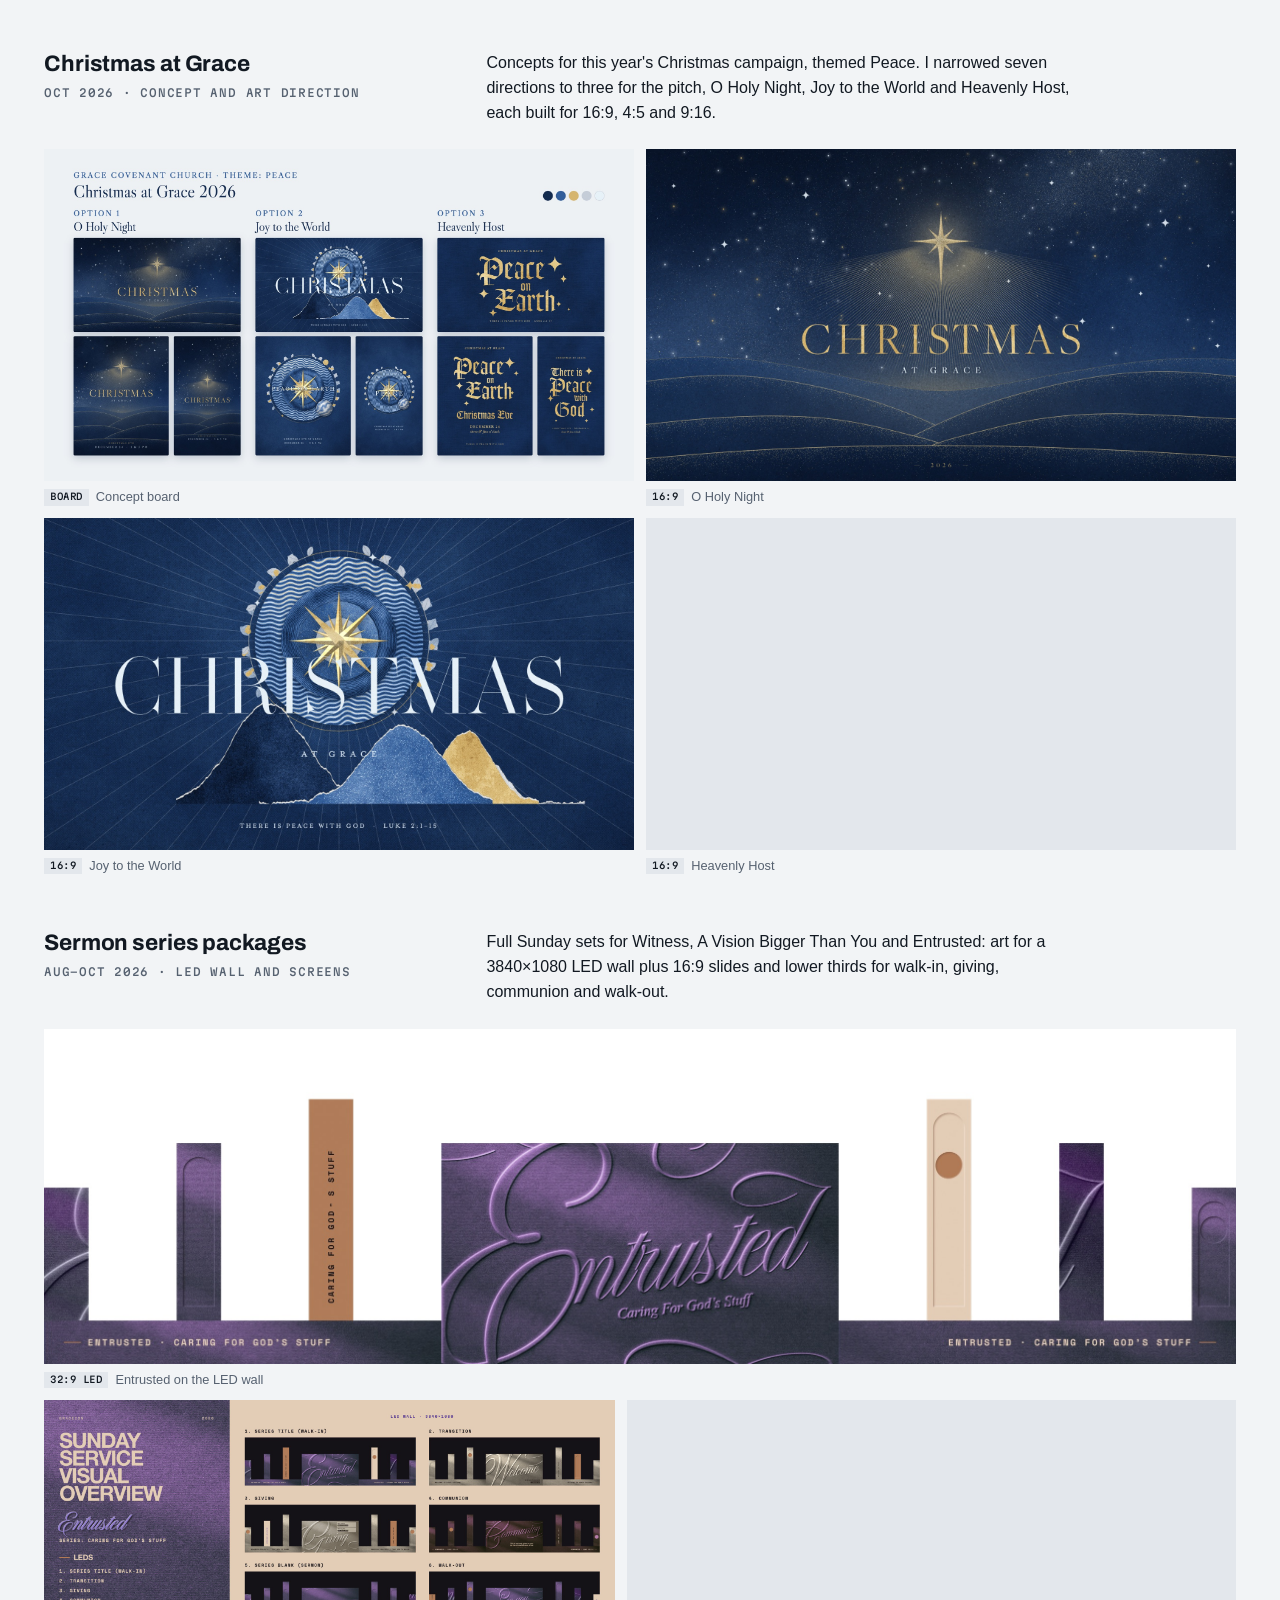
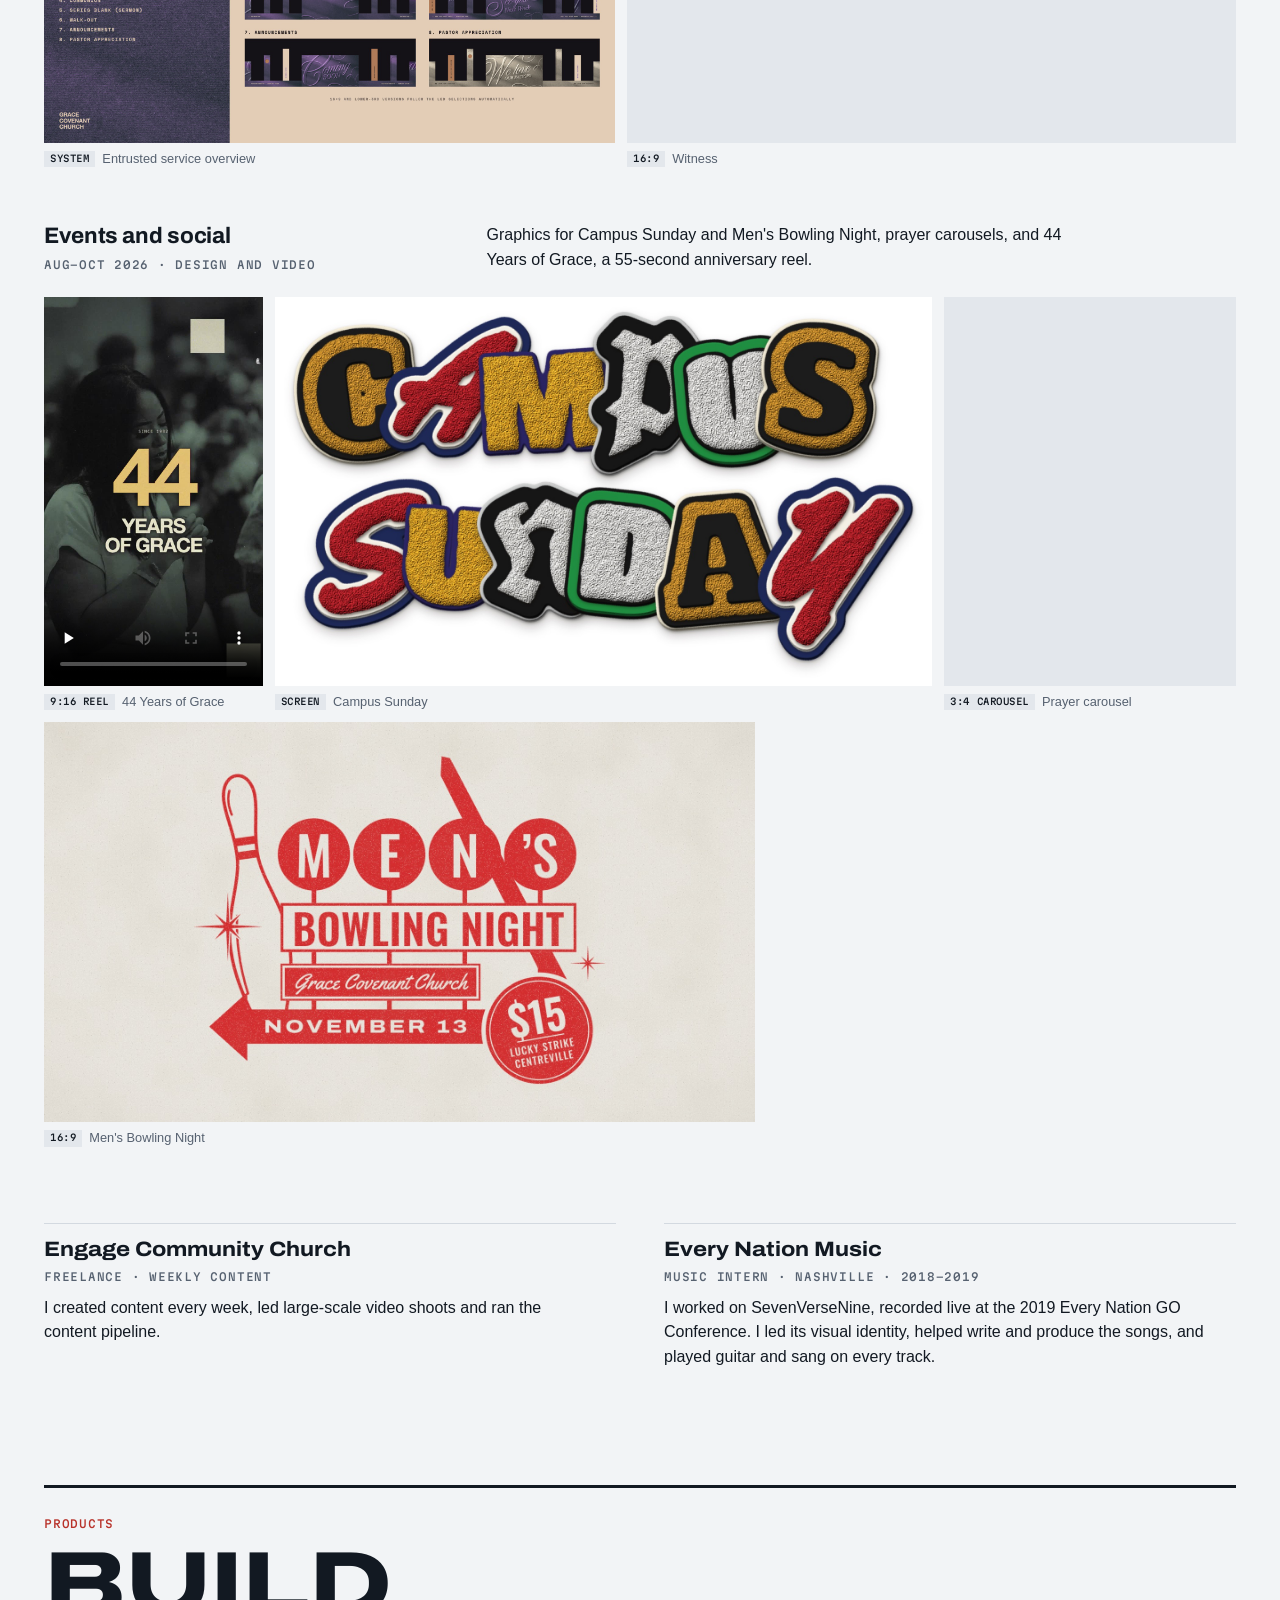
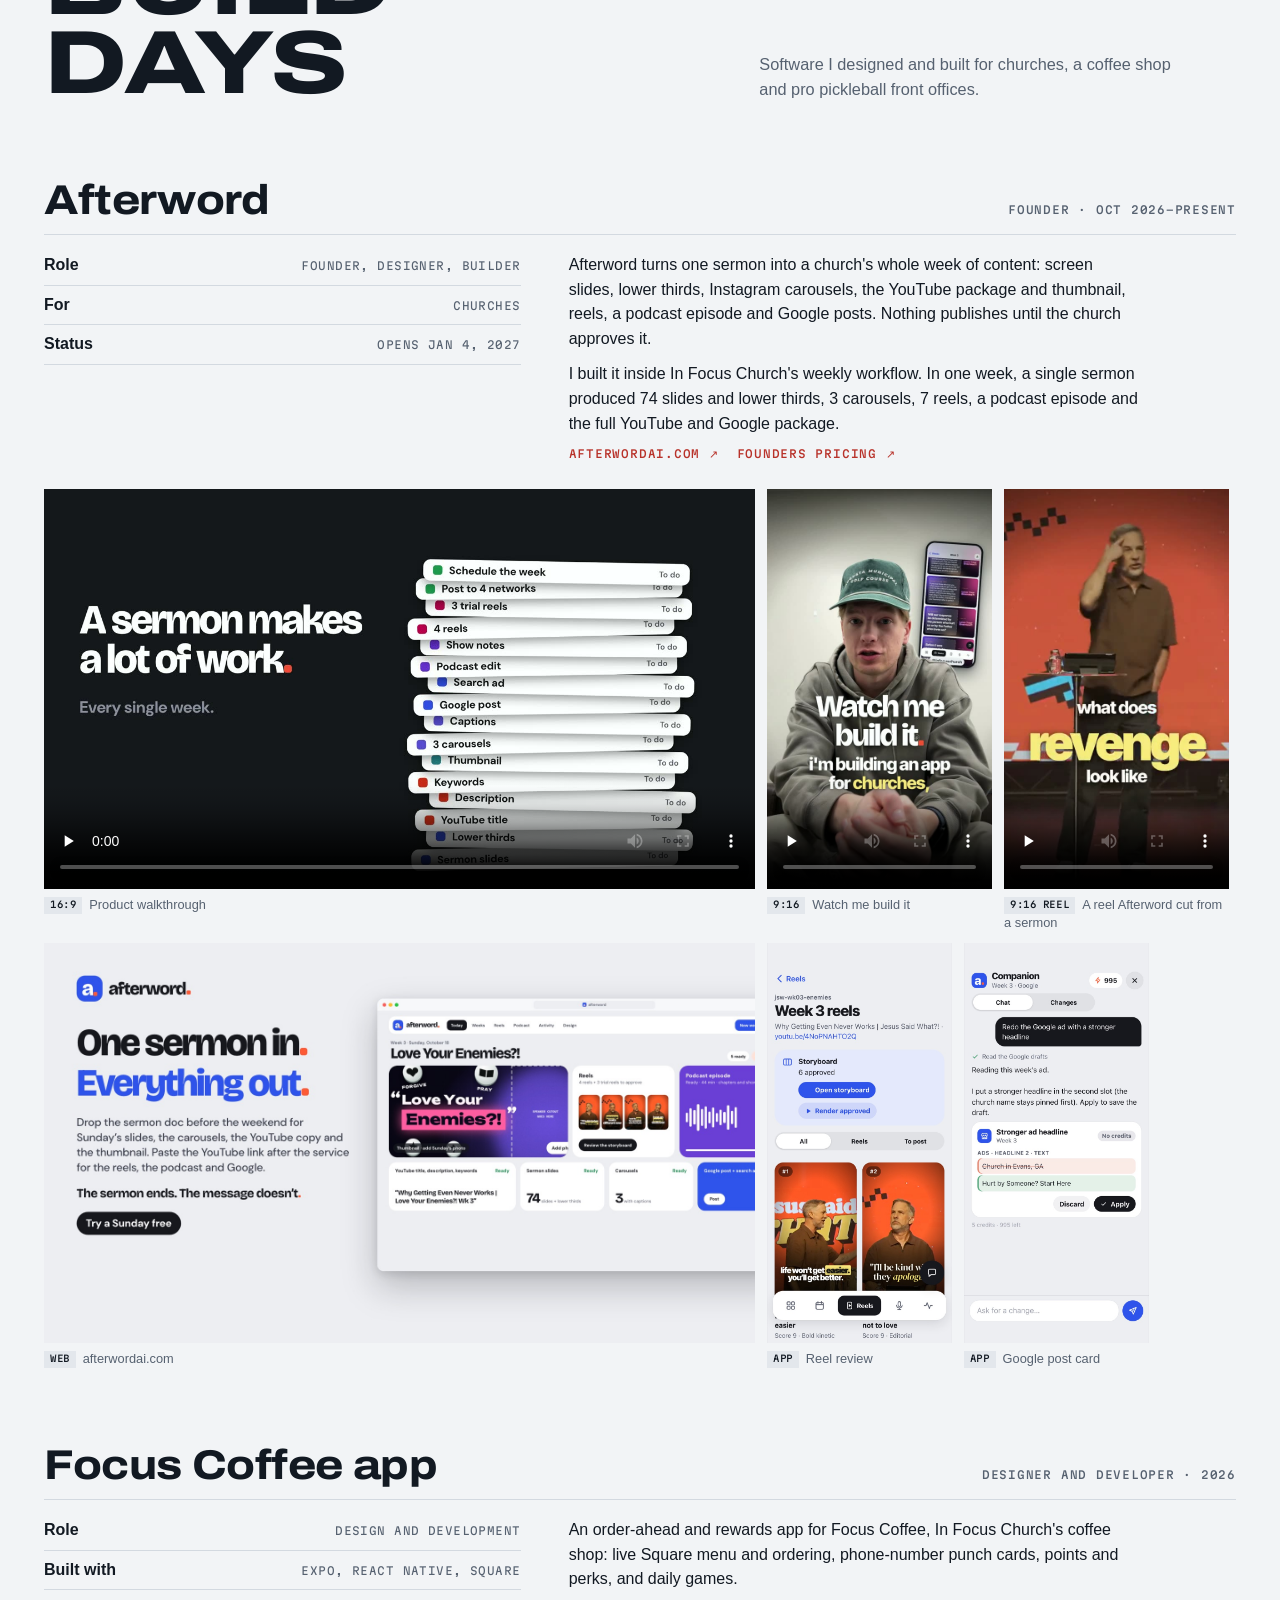
==== commit c1dd6e51: "Describe the MLP Austin signage work and show the wayfinding poster Credits the ticket campaign art " ====
--- a/index.html
+++ b/index.html
@@ -372,10 +372,10 @@
         <div class="project-head">
           <div><h4>MLP Austin 2026</h4><span class="label when">Jun 11–14, 2026 · Marketing and design</span></div>
           <div>
-            <p>Our home event. I led the marketing and designed the ticket campaign and the on-site wayfinding: flags, posters, A-frames and decals. Ranchers reels drew 240K+ Instagram views that week, and our partner BAiO drew an estimated 40M+ brand impressions and 1,000+ sign-ups at the event.</p>
-          </div>
-        </div>
-        <div class="media"><figure class="m" style="--ar:0.5625;flex:56.2 1 calc(0.5625 * var(--row-h));max-width:calc(0.5625 * var(--row-max))"><video src="assets/mlp-atx-invite.mp4" poster="assets/mlp-atx-invite-poster.jpg" width="720" height="1280" controls playsinline preload="none" aria-label="Blooper invite reel"></video><figcaption><span class="fmt">9:16 reel</span>Blooper invite reel</figcaption></figure><figure class="m" style="--ar:0.8000;flex:80.0 1 calc(0.8000 * var(--row-h));max-width:calc(0.8000 * var(--row-max))"><button class="zoom" type="button" data-cap="Ticket campaign" aria-label="View larger: Ticket campaign"><img src="assets/mlp-atx-campaign.jpg" width="1280" height="1600" alt="Ticket campaign" loading="lazy" decoding="async"></button><figcaption><span class="fmt">4:5 feed</span>Ticket campaign</figcaption></figure><figure class="m" style="--ar:0.7856;flex:78.6 1 calc(0.7856 * var(--row-h));max-width:calc(0.7856 * var(--row-max))"><button class="zoom" type="button" data-cap="Venue poster" aria-label="View larger: Venue poster"><img src="assets/mlp-atx-poster.jpg" width="1257" height="1600" alt="Venue poster" loading="lazy" decoding="async"></button><figcaption><span class="fmt">Print</span>Venue poster</figcaption></figure><figure class="m" style="--ar:0.7778;flex:77.8 1 calc(0.7778 * var(--row-h));max-width:calc(0.7778 * var(--row-max))"><button class="zoom" type="button" data-cap="Signage key" aria-label="View larger: Signage key"><img src="assets/mlp-atx-signage-key.jpg" width="1400" height="1800" alt="Signage key" loading="lazy" decoding="async"></button><figcaption><span class="fmt">Print</span>Signage key</figcaption></figure></div>
+            <p>Our home event. I led the marketing and designed the on-site signage, adapting the ticket campaign art by our content agency, Rayos, into wayfinding, store and VIP posters, flags, an entry A-frame and sidewalk decals. Ranchers reels drew 240K+ Instagram views that week, and our partner BAiO drew an estimated 40M+ brand impressions and 1,000+ sign-ups at the event.</p>
+          </div>
+        </div>
+        <div class="media"><figure class="m" style="--ar:0.5625;flex:56.2 1 calc(0.5625 * var(--row-h));max-width:calc(0.5625 * var(--row-max))"><video src="assets/mlp-atx-invite.mp4" poster="assets/mlp-atx-invite-poster.jpg" width="720" height="1280" controls playsinline preload="none" aria-label="Blooper invite reel"></video><figcaption><span class="fmt">9:16 reel</span>Blooper invite reel</figcaption></figure><figure class="m" style="--ar:0.7856;flex:78.6 1 calc(0.7856 * var(--row-h));max-width:calc(0.7856 * var(--row-max))"><button class="zoom" type="button" data-cap="Wayfinding poster" aria-label="View larger: Wayfinding poster"><img src="assets/mlp-atx-wayfinding.jpg" width="1257" height="1600" alt="Wayfinding poster" loading="lazy" decoding="async"></button><figcaption><span class="fmt">Print</span>Wayfinding poster</figcaption></figure><figure class="m" style="--ar:0.7856;flex:78.6 1 calc(0.7856 * var(--row-h));max-width:calc(0.7856 * var(--row-max))"><button class="zoom" type="button" data-cap="Venue poster" aria-label="View larger: Venue poster"><img src="assets/mlp-atx-poster.jpg" width="1257" height="1600" alt="Venue poster" loading="lazy" decoding="async"></button><figcaption><span class="fmt">Print</span>Venue poster</figcaption></figure><figure class="m" style="--ar:0.7778;flex:77.8 1 calc(0.7778 * var(--row-h));max-width:calc(0.7778 * var(--row-max))"><button class="zoom" type="button" data-cap="Signage key" aria-label="View larger: Signage key"><img src="assets/mlp-atx-signage-key.jpg" width="1400" height="1800" alt="Signage key" loading="lazy" decoding="async"></button><figcaption><span class="fmt">Print</span>Signage key</figcaption></figure></div>
       </div>
 
       <div class="project">
@@ -392,10 +392,10 @@
         <div class="project-head">
           <div><h4>Season stories and community</h4><span class="label when">2026 · Design</span></div>
           <div>
-            <p>Weekly and season-long storytelling: Player of the Weekend, the Ranchers Index and a By the Numbers recap of 2026 (37 matches, 153 games, 10 Dreambreakers, 12,224 miles, 8 events in 6 states). Plus community events, including For Her, We Rally, a breast cancer benefit on October 17, and the Texas MiLP State Championship on November 14–15.</p>
-          </div>
-        </div>
-        <div class="media"><figure class="m" style="--ar:0.8000;flex:80.0 1 calc(0.8000 * var(--row-h));max-width:calc(0.8000 * var(--row-max))"><button class="zoom" type="button" data-cap="2026 by the numbers" aria-label="View larger: 2026 by the numbers"><img src="assets/ranchers-by-the-numbers.jpg" width="1080" height="1350" alt="2026 by the numbers" loading="lazy" decoding="async"></button><figcaption><span class="fmt">4:5 carousel</span>2026 by the numbers</figcaption></figure><figure class="m" style="--ar:0.8000;flex:80.0 1 calc(0.8000 * var(--row-h));max-width:calc(0.8000 * var(--row-max))"><button class="zoom" type="button" data-cap="Player of the Weekend" aria-label="View larger: Player of the Weekend"><img src="assets/ranchers-potw-nico.jpg" width="1080" height="1350" alt="Player of the Weekend" loading="lazy" decoding="async"></button><figcaption><span class="fmt">4:5 feed</span>Player of the Weekend</figcaption></figure><figure class="m" style="--ar:0.5625;flex:56.2 1 calc(0.5625 * var(--row-h));max-width:calc(0.5625 * var(--row-max))"><video src="assets/ranchers-index-mover.mp4" poster="assets/ranchers-index-mover-poster.jpg" width="720" height="1280" controls playsinline preload="none" aria-label="Ranchers Index, biggest mover"></video><figcaption><span class="fmt">9:16</span>Ranchers Index, biggest mover</figcaption></figure><figure class="m" style="--ar:0.8000;flex:80.0 1 calc(0.8000 * var(--row-h));max-width:calc(0.8000 * var(--row-max))"><button class="zoom" type="button" data-cap="For Her, We Rally" aria-label="View larger: For Her, We Rally"><img src="assets/ranchers-for-her.jpg" width="1080" height="1350" alt="For Her, We Rally" loading="lazy" decoding="async"></button><figcaption><span class="fmt">4:5 feed</span>For Her, We Rally</figcaption></figure><figure class="m" style="--ar:0.7500;flex:75.0 1 calc(0.7500 * var(--row-h));max-width:calc(0.7500 * var(--row-max))"><button class="zoom" type="button" data-cap="Texas MiLP State Championship" aria-label="View larger: Texas MiLP State Championship"><img src="assets/ranchers-state-champs.jpg" width="1080" height="1440" alt="Texas MiLP State Championship" loading="lazy" decoding="async"></button><figcaption><span class="fmt">3:4 feed</span>Texas MiLP State Championship</figcaption></figure></div>
+            <p>Weekly and season-long storytelling: the Ranchers Index and a By the Numbers recap of 2026 (37 matches, 153 games, 10 Dreambreakers, 12,224 miles, 8 events in 6 states). Plus community events, including For Her, We Rally, a breast cancer benefit on October 17, and the Texas MiLP State Championship on November 14–15.</p>
+          </div>
+        </div>
+        <div class="media"><figure class="m" style="--ar:0.8000;flex:80.0 1 calc(0.8000 * var(--row-h));max-width:calc(0.8000 * var(--row-max))"><button class="zoom" type="button" data-cap="2026 by the numbers" aria-label="View larger: 2026 by the numbers"><img src="assets/ranchers-by-the-numbers.jpg" width="1080" height="1350" alt="2026 by the numbers" loading="lazy" decoding="async"></button><figcaption><span class="fmt">4:5 carousel</span>2026 by the numbers</figcaption></figure><figure class="m" style="--ar:0.5625;flex:56.2 1 calc(0.5625 * var(--row-h));max-width:calc(0.5625 * var(--row-max))"><video src="assets/ranchers-index-mover.mp4" poster="assets/ranchers-index-mover-poster.jpg" width="720" height="1280" controls playsinline preload="none" aria-label="Ranchers Index, biggest mover"></video><figcaption><span class="fmt">9:16</span>Ranchers Index, biggest mover</figcaption></figure><figure class="m" style="--ar:0.8000;flex:80.0 1 calc(0.8000 * var(--row-h));max-width:calc(0.8000 * var(--row-max))"><button class="zoom" type="button" data-cap="For Her, We Rally" aria-label="View larger: For Her, We Rally"><img src="assets/ranchers-for-her.jpg" width="1080" height="1350" alt="For Her, We Rally" loading="lazy" decoding="async"></button><figcaption><span class="fmt">4:5 feed</span>For Her, We Rally</figcaption></figure><figure class="m" style="--ar:0.7500;flex:75.0 1 calc(0.7500 * var(--row-h));max-width:calc(0.7500 * var(--row-max))"><button class="zoom" type="button" data-cap="Texas MiLP State Championship" aria-label="View larger: Texas MiLP State Championship"><img src="assets/ranchers-state-champs.jpg" width="1080" height="1440" alt="Texas MiLP State Championship" loading="lazy" decoding="async"></button><figcaption><span class="fmt">3:4 feed</span>Texas MiLP State Championship</figcaption></figure></div>
       </div>
     </article>
 
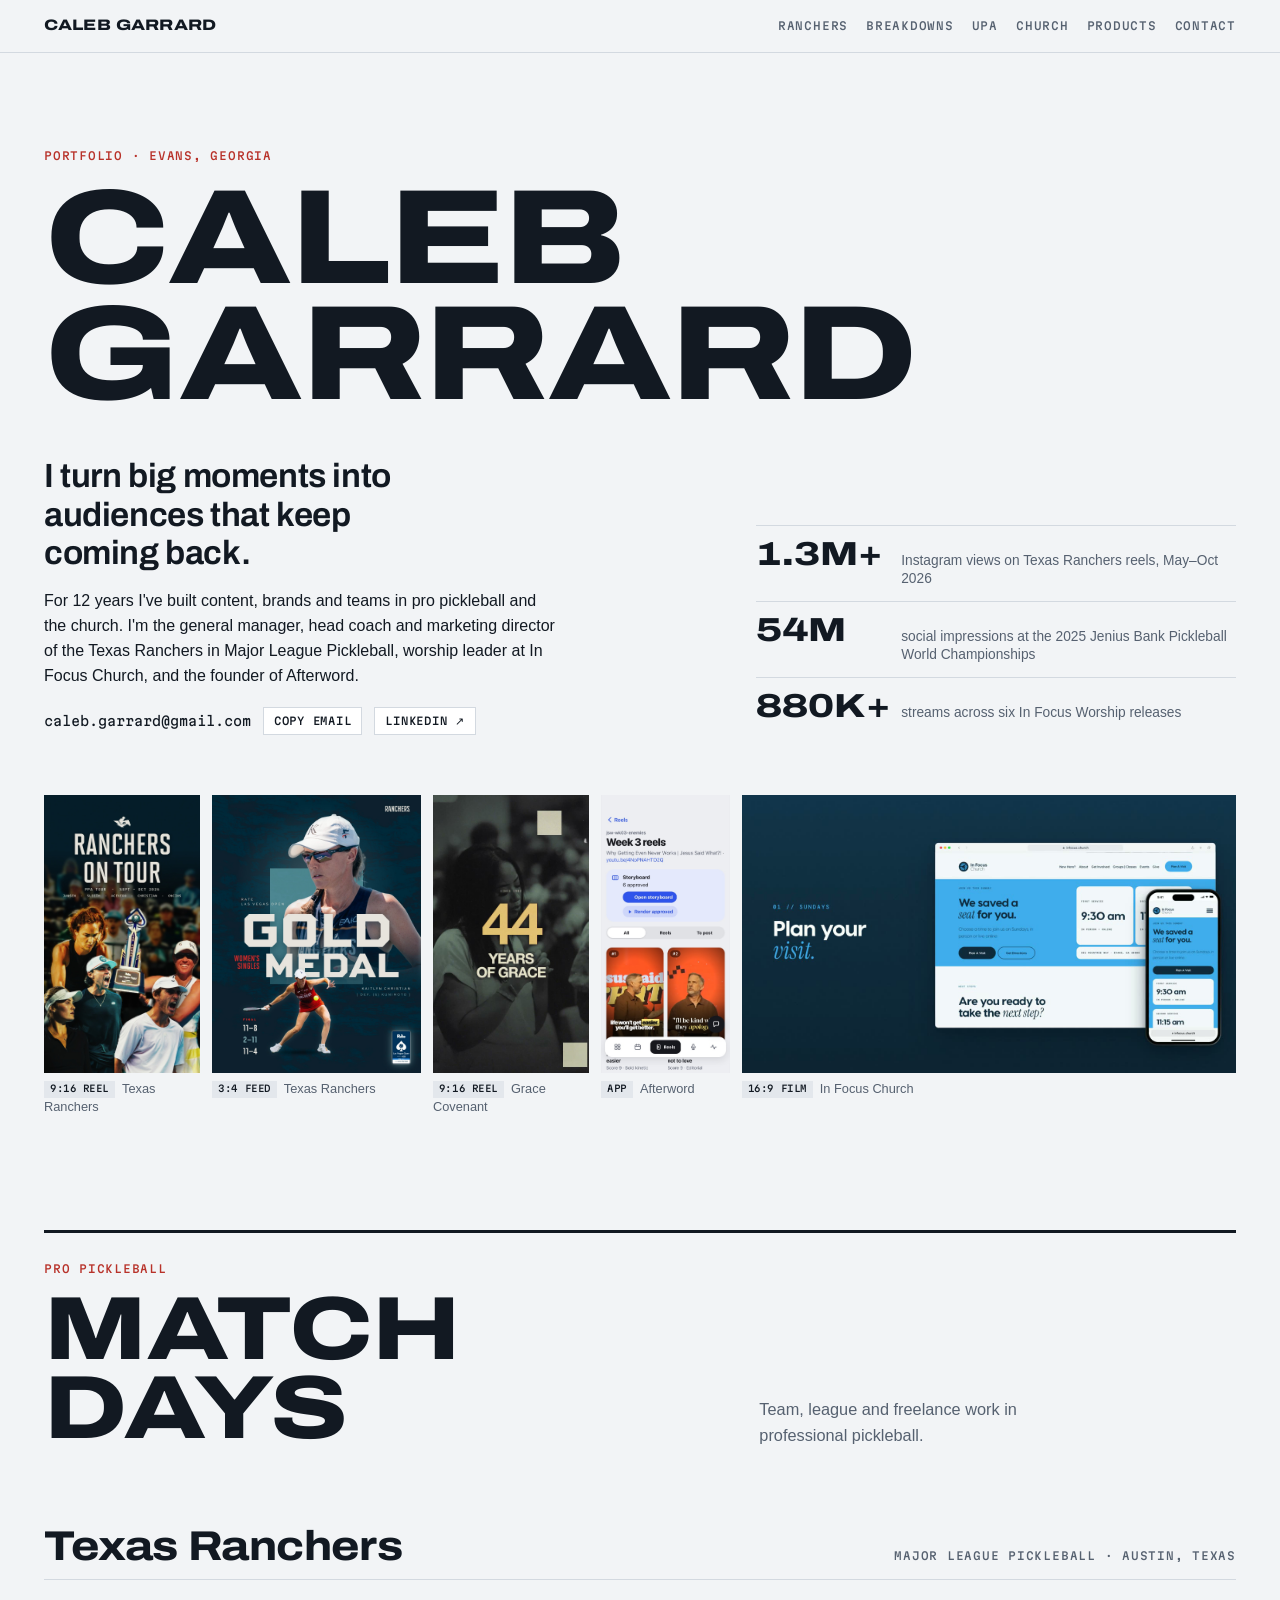
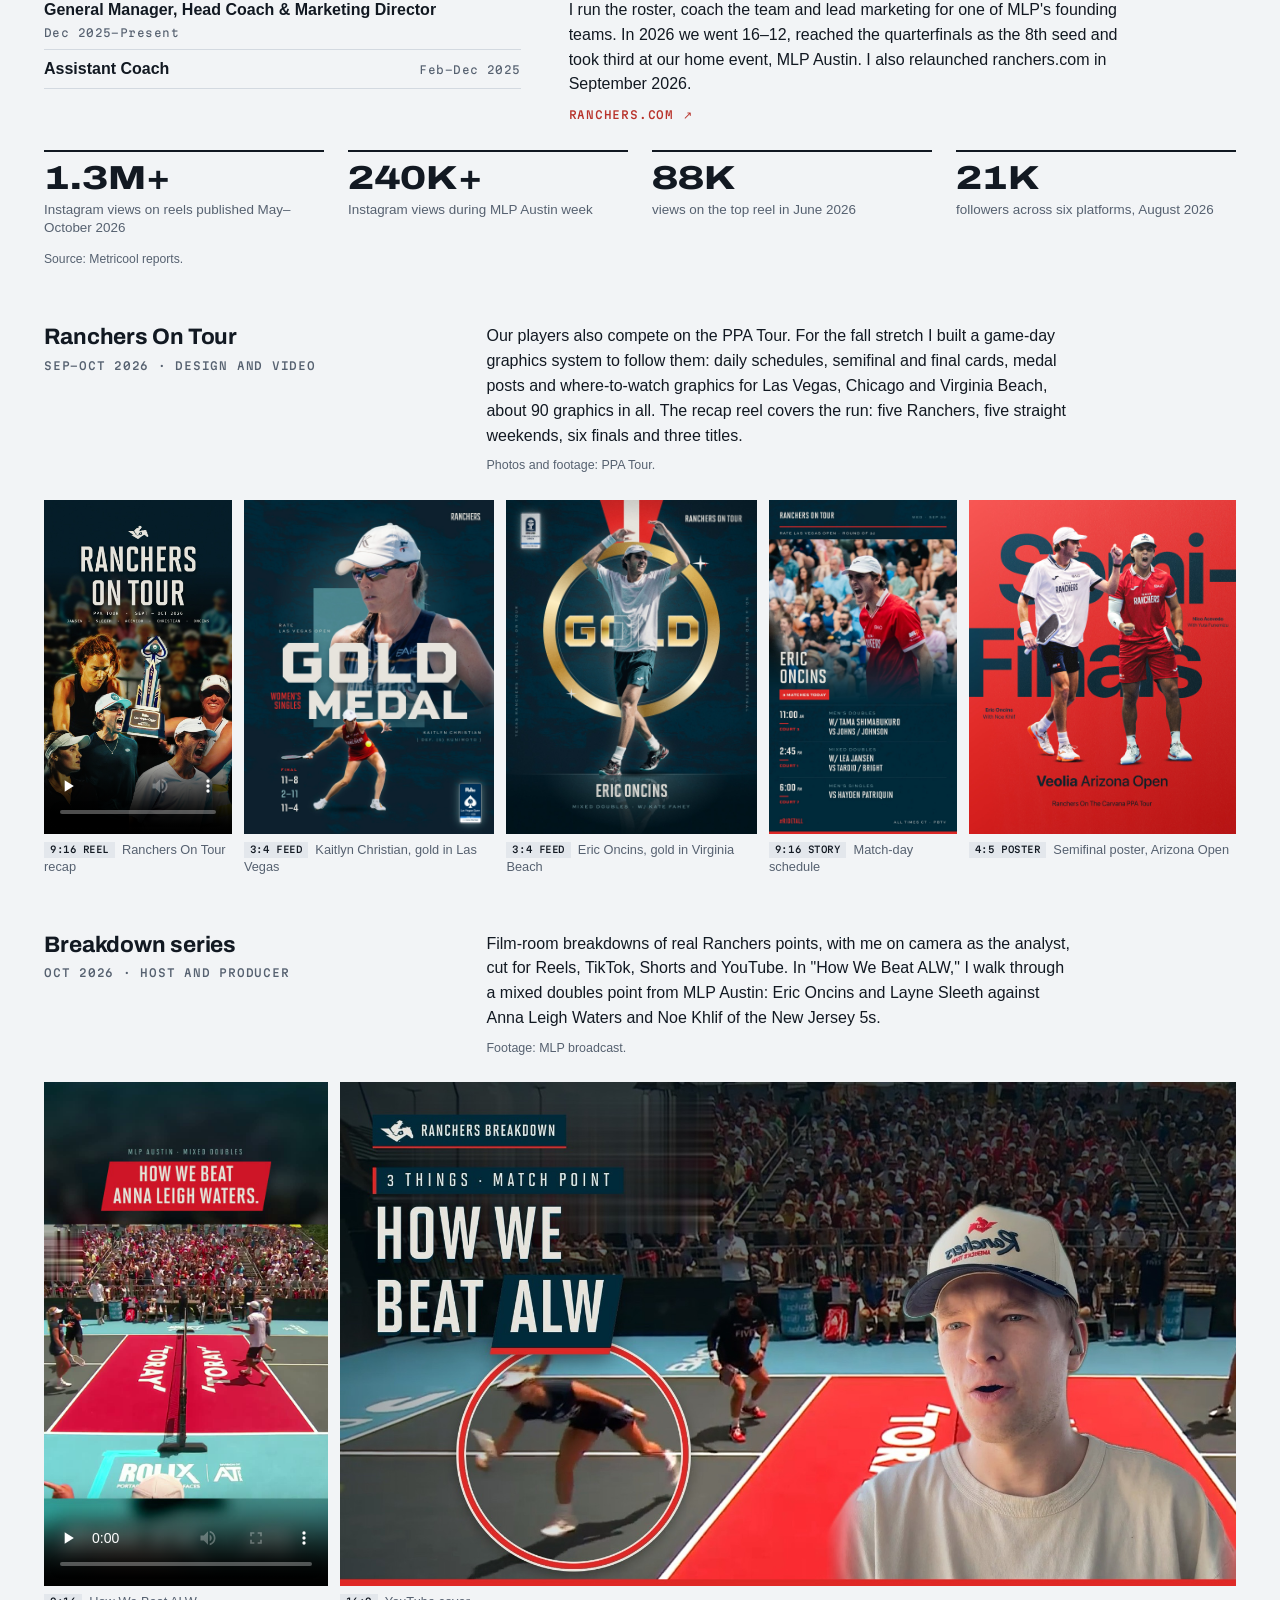
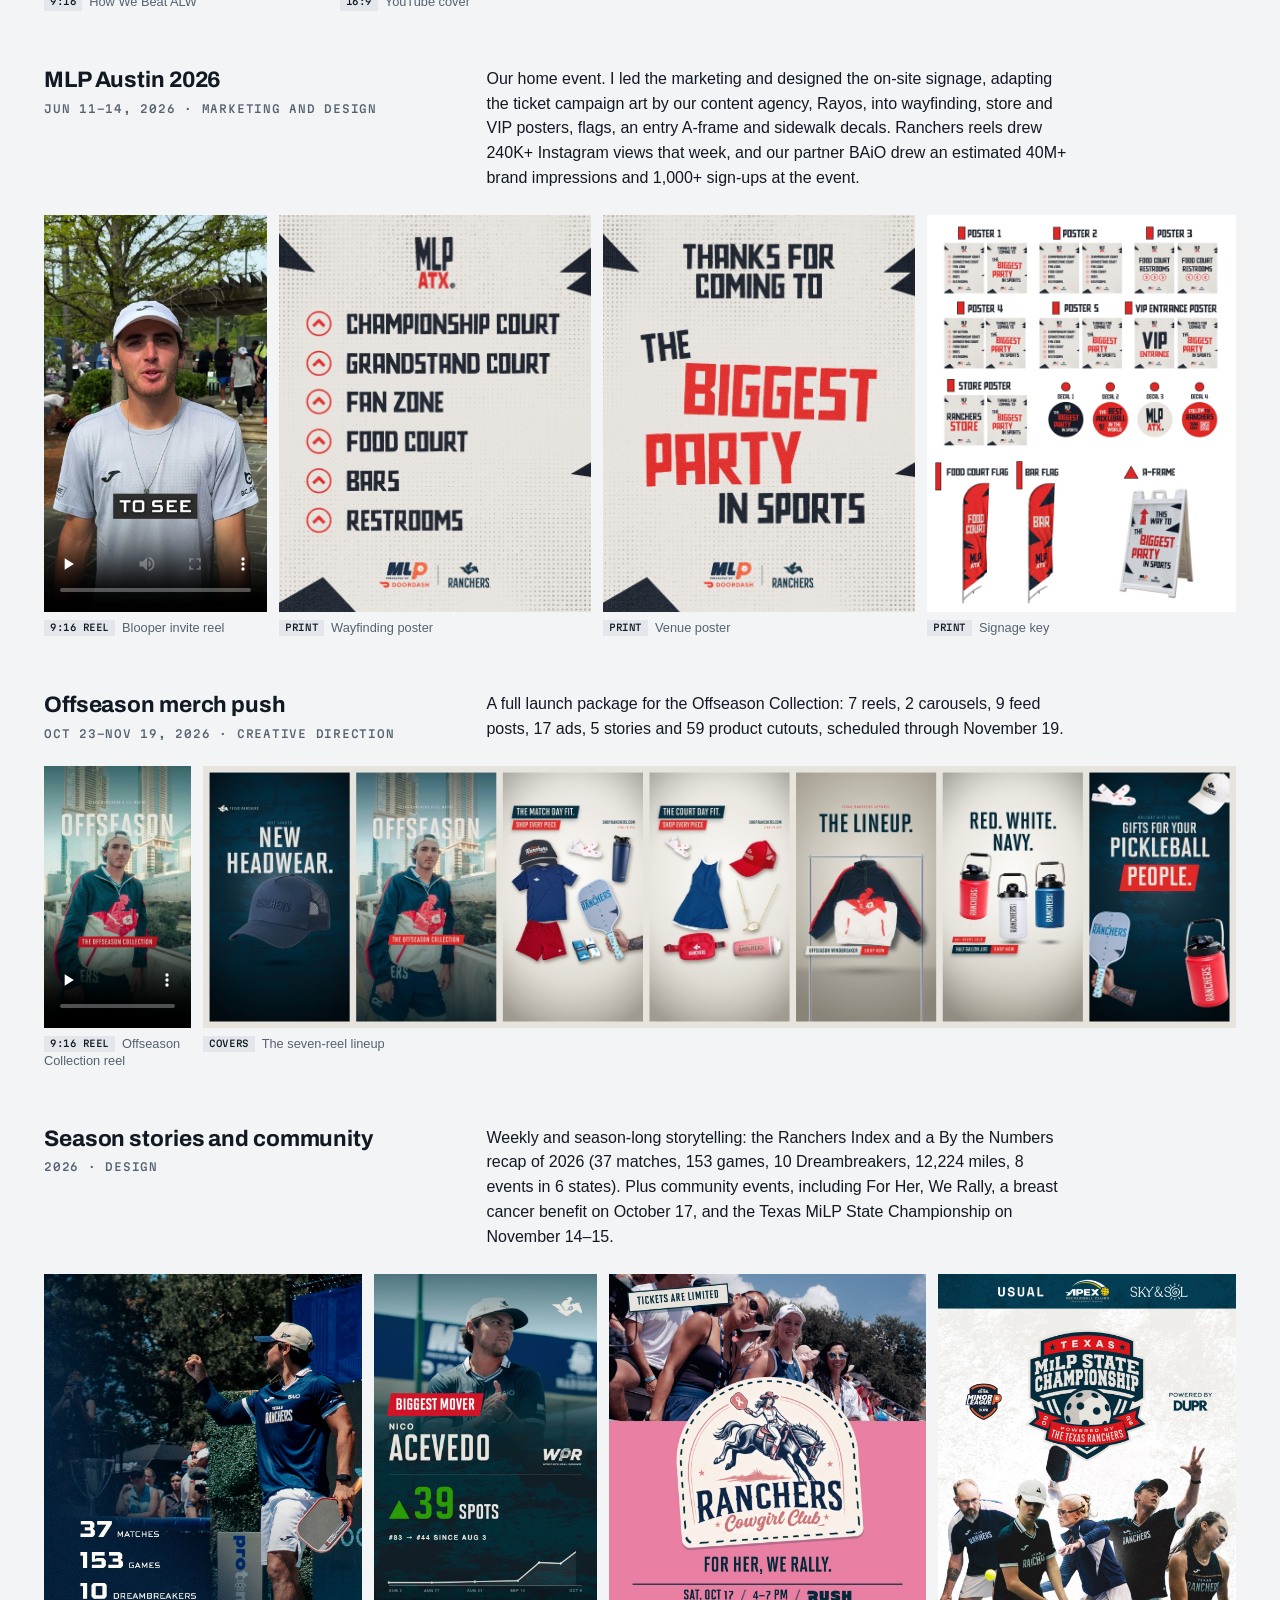
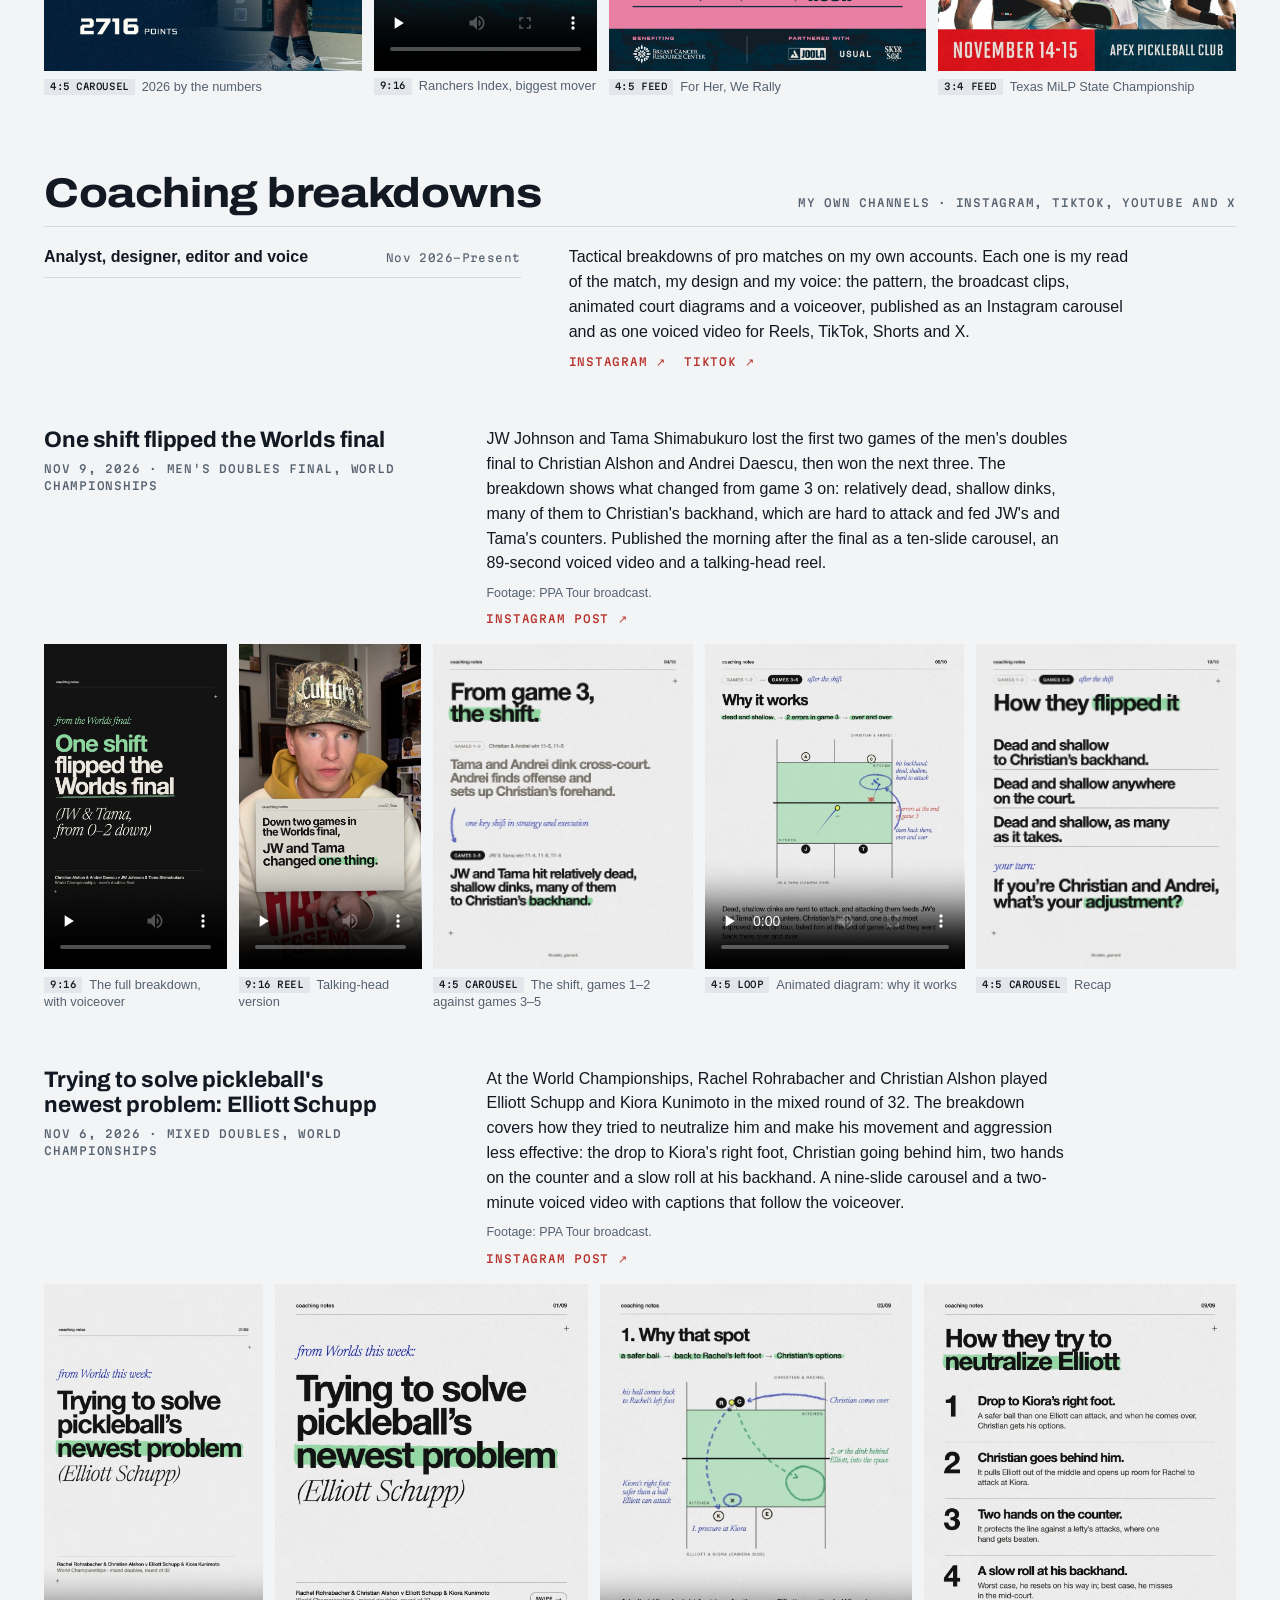
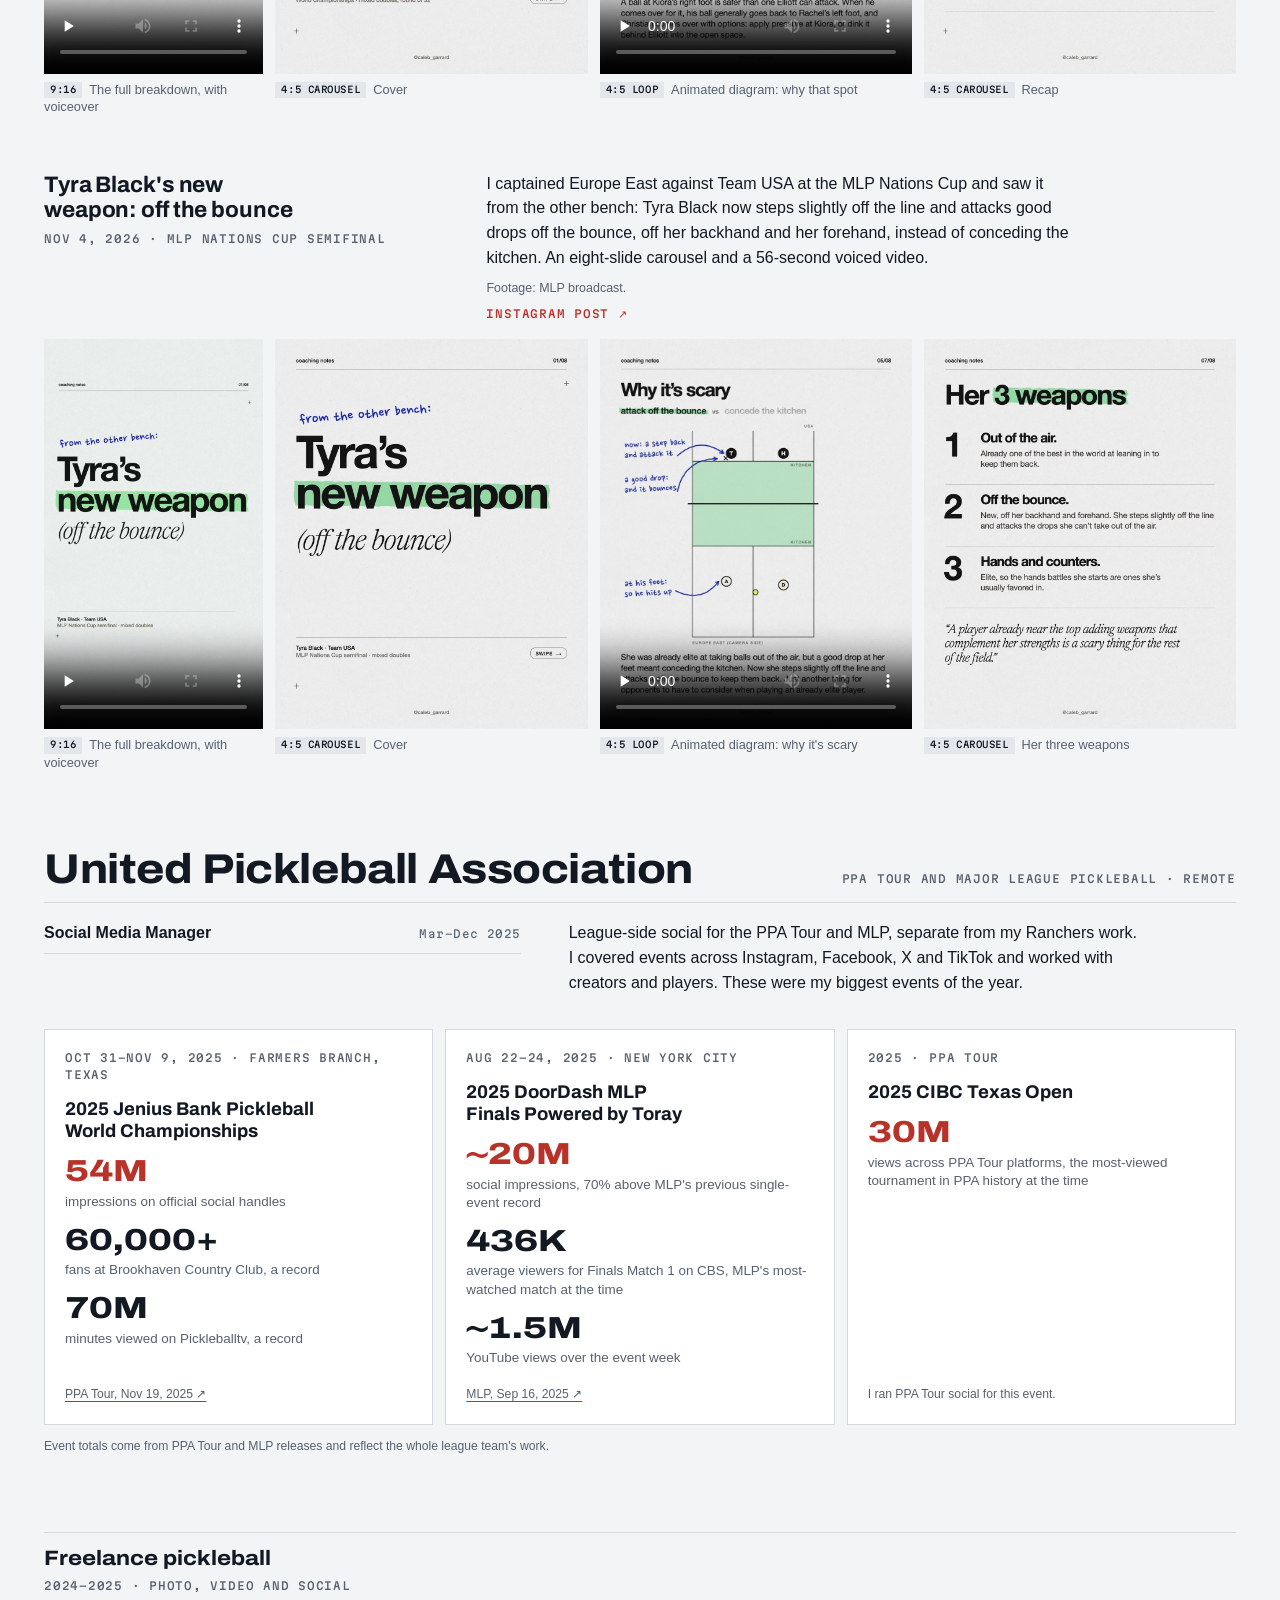
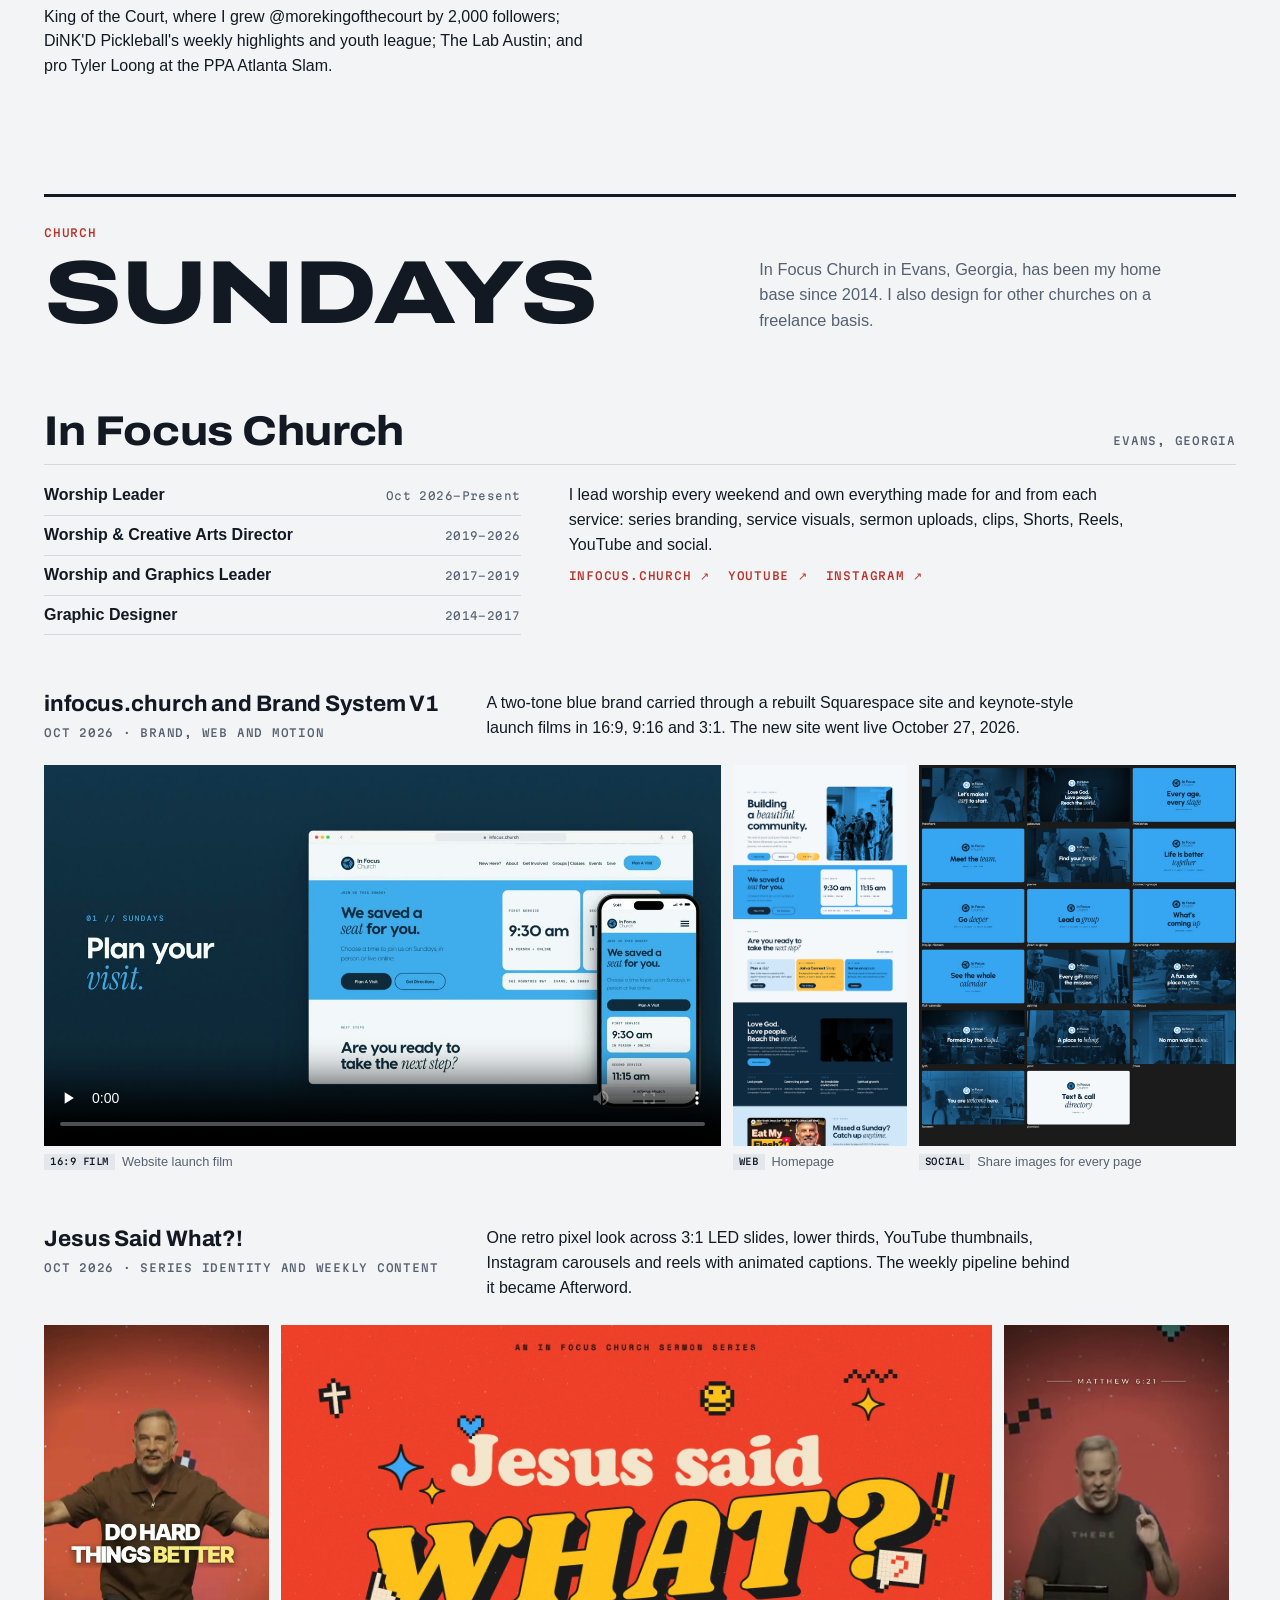
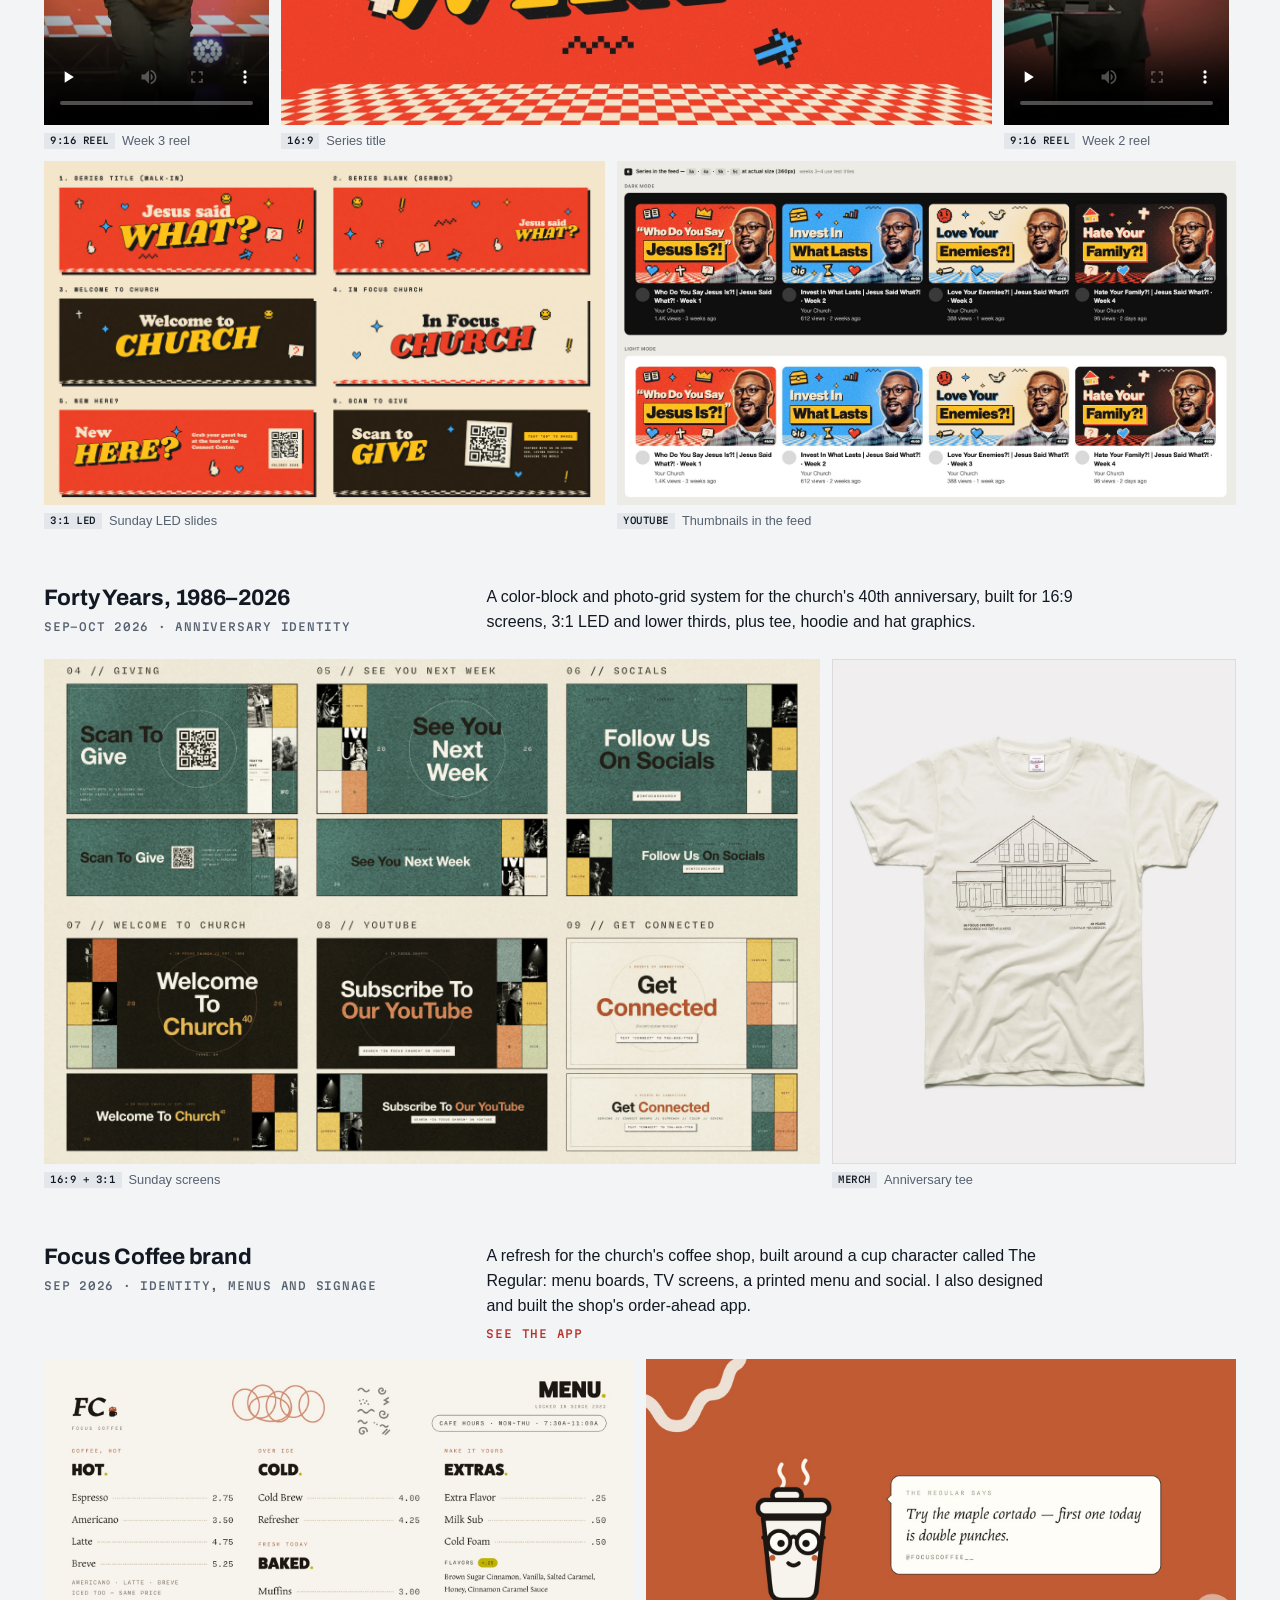
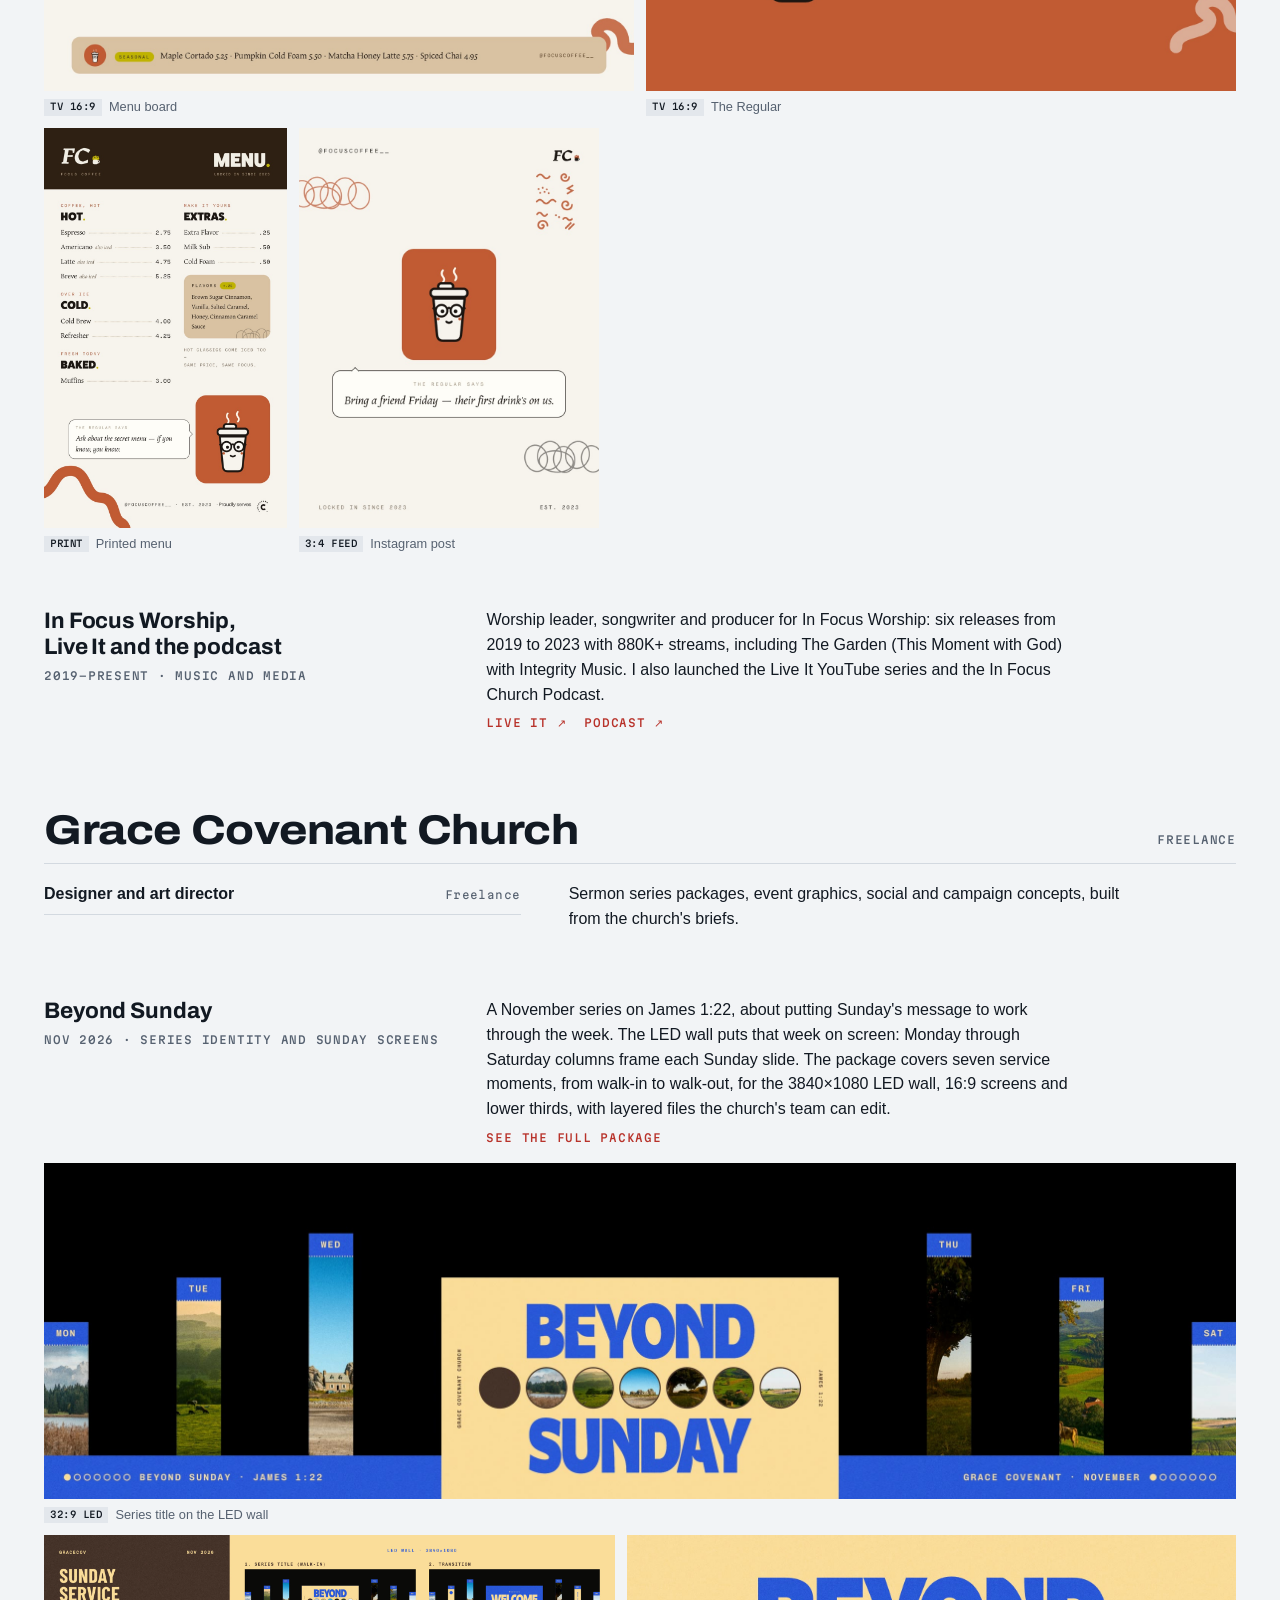
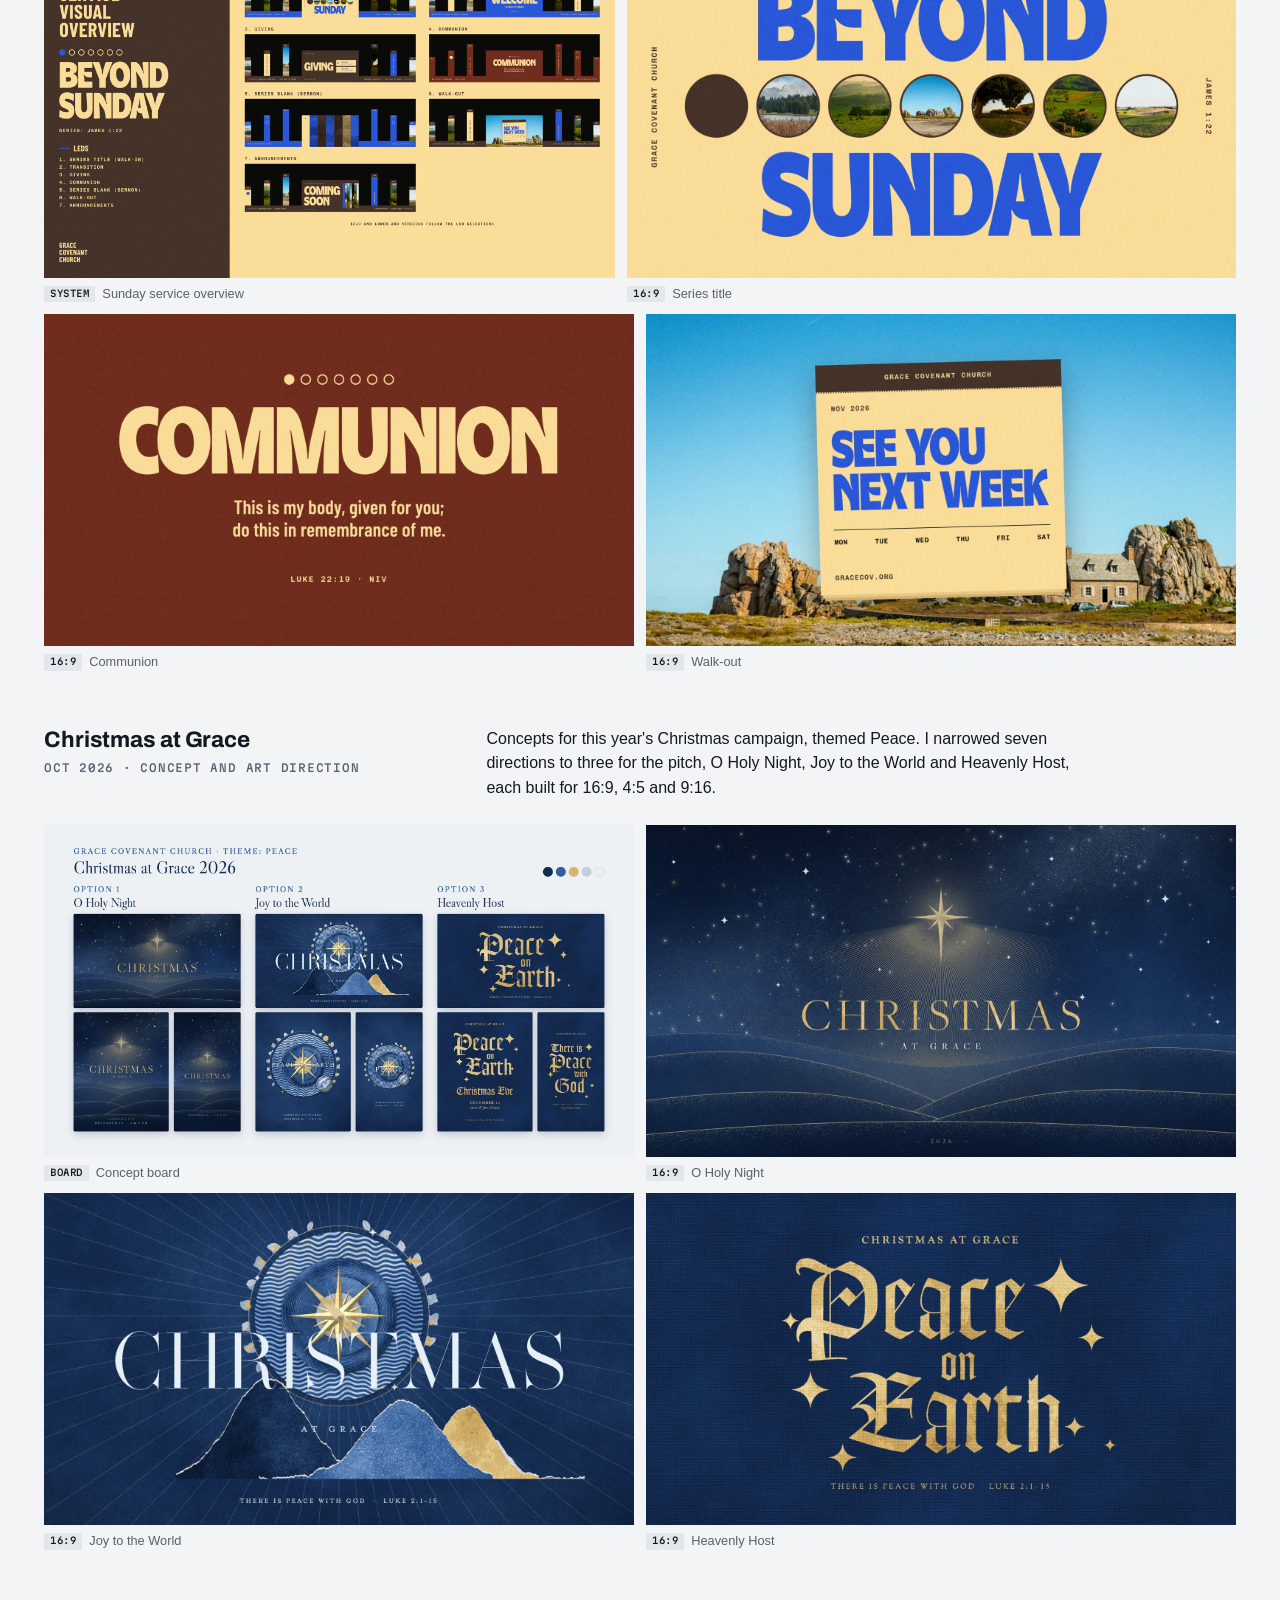
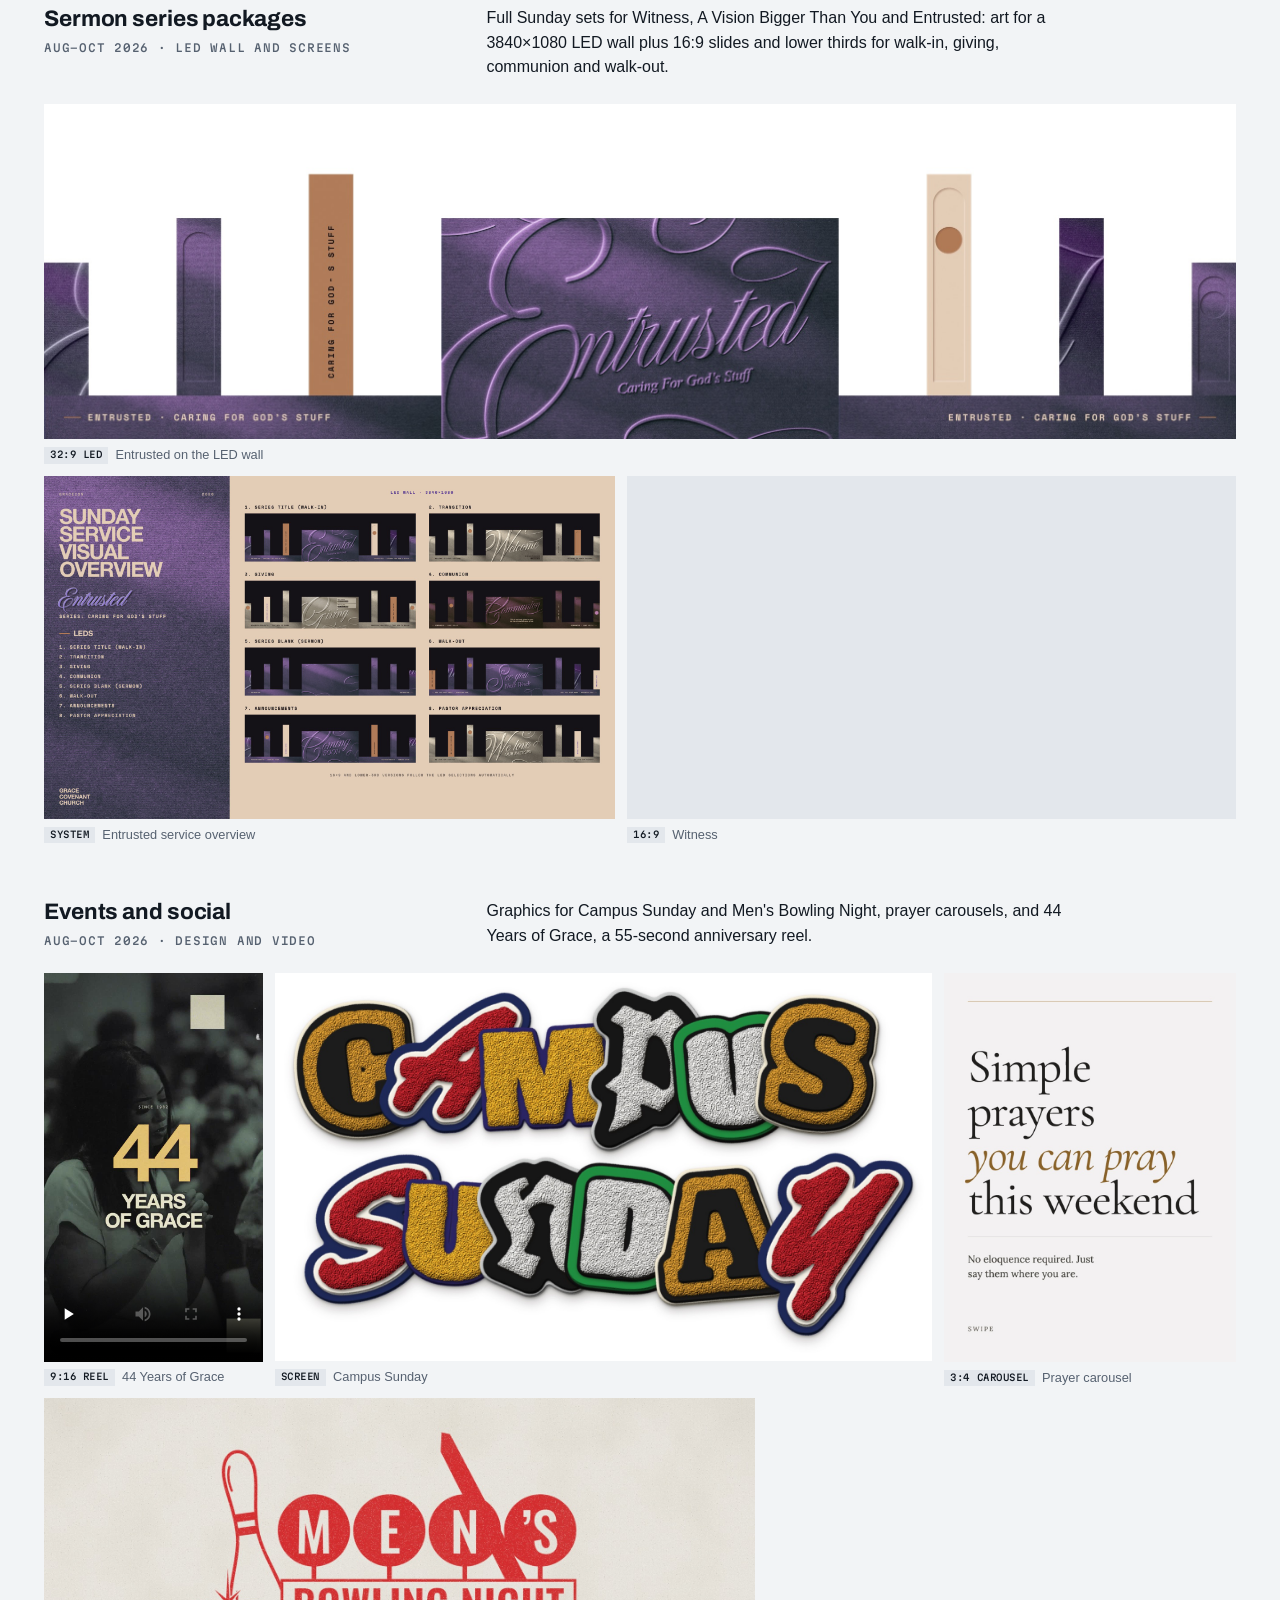
==== commit 2ce6bab5: "Add a Coaching breakdowns section with the Worlds final, Elliott Schupp and Tyra Black breakdowns" ====
--- a/index.html
+++ b/index.html
@@ -285,6 +285,7 @@
     <a class="mark" href="#top">Caleb Garrard</a>
     <nav class="label" aria-label="Sections">
       <a href="#ranchers">Ranchers</a>
+      <a href="#breakdowns">Breakdowns</a>
       <a href="#upa">UPA</a>
       <a href="#sundays">Church</a>
       <a href="#build-days">Products</a>
@@ -396,6 +397,58 @@
           </div>
         </div>
         <div class="media"><figure class="m" style="--ar:0.8000;flex:80.0 1 calc(0.8000 * var(--row-h));max-width:calc(0.8000 * var(--row-max))"><button class="zoom" type="button" data-cap="2026 by the numbers" aria-label="View larger: 2026 by the numbers"><img src="assets/ranchers-by-the-numbers.jpg" width="1080" height="1350" alt="2026 by the numbers" loading="lazy" decoding="async"></button><figcaption><span class="fmt">4:5 carousel</span>2026 by the numbers</figcaption></figure><figure class="m" style="--ar:0.5625;flex:56.2 1 calc(0.5625 * var(--row-h));max-width:calc(0.5625 * var(--row-max))"><video src="assets/ranchers-index-mover.mp4" poster="assets/ranchers-index-mover-poster.jpg" width="720" height="1280" controls playsinline preload="none" aria-label="Ranchers Index, biggest mover"></video><figcaption><span class="fmt">9:16</span>Ranchers Index, biggest mover</figcaption></figure><figure class="m" style="--ar:0.8000;flex:80.0 1 calc(0.8000 * var(--row-h));max-width:calc(0.8000 * var(--row-max))"><button class="zoom" type="button" data-cap="For Her, We Rally" aria-label="View larger: For Her, We Rally"><img src="assets/ranchers-for-her.jpg" width="1080" height="1350" alt="For Her, We Rally" loading="lazy" decoding="async"></button><figcaption><span class="fmt">4:5 feed</span>For Her, We Rally</figcaption></figure><figure class="m" style="--ar:0.7500;flex:75.0 1 calc(0.7500 * var(--row-h));max-width:calc(0.7500 * var(--row-max))"><button class="zoom" type="button" data-cap="Texas MiLP State Championship" aria-label="View larger: Texas MiLP State Championship"><img src="assets/ranchers-state-champs.jpg" width="1080" height="1440" alt="Texas MiLP State Championship" loading="lazy" decoding="async"></button><figcaption><span class="fmt">3:4 feed</span>Texas MiLP State Championship</figcaption></figure></div>
+      </div>
+    </article>
+
+    <article class="org" id="breakdowns">
+      <div class="org-head">
+        <h3>Coaching breakdowns</h3>
+        <span class="label">My own channels · Instagram, TikTok, YouTube and X</span>
+      </div>
+      <div class="org-intro">
+        <ul class="roles">
+          <li><b>Analyst, designer, editor and voice</b><span>Nov 2026–Present</span></li>
+        </ul>
+        <div>
+          <p>Tactical breakdowns of pro matches on my own accounts. Each one is my read of the match, my design and my voice: the pattern, the broadcast clips, animated court diagrams and a voiceover, published as an Instagram carousel and as one voiced video for Reels, TikTok, Shorts and X.</p>
+          <div class="links label"><a href="https://www.instagram.com/caleb_garrard/" target="_blank" rel="noopener">Instagram ↗</a><a href="https://www.tiktok.com/@calebgarrard" target="_blank" rel="noopener">TikTok ↗</a></div>
+        </div>
+      </div>
+
+      <div class="project">
+        <div class="project-head">
+          <div><h4>One shift flipped the Worlds final</h4><span class="label when">Nov 9, 2026 · Men's doubles final, World Championships</span></div>
+          <div>
+            <p>JW Johnson and Tama Shimabukuro lost the first two games of the men's doubles final to Christian Alshon and Andrei Daescu, then won the next three. The breakdown shows what changed from game 3 on: relatively dead, shallow dinks, many of them to Christian's backhand, which are hard to attack and fed JW's and Tama's counters. Published the morning after the final as a ten-slide carousel, an 89-second voiced video and a talking-head reel.</p>
+            <p class="credit">Footage: PPA Tour broadcast.</p>
+            <div class="links label"><a href="https://www.instagram.com/p/DfhjRi1AJQ4/" target="_blank" rel="noopener">Instagram post ↗</a></div>
+          </div>
+        </div>
+        <div class="media"><figure class="m" style="--ar:0.5625;flex:56.2 1 calc(0.5625 * var(--row-h));max-width:calc(0.5625 * var(--row-max))"><video src="assets/bd-worlds-video.mp4" poster="assets/bd-worlds-video-poster.jpg" width="720" height="1280" controls playsinline preload="none" aria-label="The full breakdown, with voiceover"></video><figcaption><span class="fmt">9:16</span>The full breakdown, with voiceover</figcaption></figure><figure class="m" style="--ar:0.5625;flex:56.2 1 calc(0.5625 * var(--row-h));max-width:calc(0.5625 * var(--row-max))"><video src="assets/bd-worlds-talking.mp4" poster="assets/bd-worlds-talking-poster.jpg" width="720" height="1280" controls playsinline preload="none" aria-label="Talking-head version"></video><figcaption><span class="fmt">9:16 reel</span>Talking-head version</figcaption></figure><figure class="m" style="--ar:0.8000;flex:80.0 1 calc(0.8000 * var(--row-h));max-width:calc(0.8000 * var(--row-max))"><button class="zoom" type="button" data-cap="The shift, games 1–2 against games 3–5" aria-label="View larger: The shift, games 1–2 against games 3–5"><img src="assets/bd-worlds-shift.jpg" width="1080" height="1350" alt="The shift, games 1–2 against games 3–5" loading="lazy" decoding="async"></button><figcaption><span class="fmt">4:5 carousel</span>The shift, games 1–2 against games 3–5</figcaption></figure><figure class="m" style="--ar:0.8000;flex:80.0 1 calc(0.8000 * var(--row-h));max-width:calc(0.8000 * var(--row-max))"><video src="assets/bd-worlds-why.mp4" poster="assets/bd-worlds-why-poster.jpg" width="864" height="1080" controls playsinline preload="none" aria-label="Animated diagram: why it works"></video><figcaption><span class="fmt">4:5 loop</span>Animated diagram: why it works</figcaption></figure><figure class="m" style="--ar:0.8000;flex:80.0 1 calc(0.8000 * var(--row-h));max-width:calc(0.8000 * var(--row-max))"><button class="zoom" type="button" data-cap="Recap" aria-label="View larger: Recap"><img src="assets/bd-worlds-recap.jpg" width="1080" height="1350" alt="Recap" loading="lazy" decoding="async"></button><figcaption><span class="fmt">4:5 carousel</span>Recap</figcaption></figure></div>
+      </div>
+
+      <div class="project">
+        <div class="project-head">
+          <div><h4>Trying to solve pickleball's newest problem: Elliott Schupp</h4><span class="label when">Nov 6, 2026 · Mixed doubles, World Championships</span></div>
+          <div>
+            <p>At the World Championships, Rachel Rohrabacher and Christian Alshon played Elliott Schupp and Kiora Kunimoto in the mixed round of 32. The breakdown covers how they tried to neutralize him and make his movement and aggression less effective: the drop to Kiora's right foot, Christian going behind him, two hands on the counter and a slow roll at his backhand. A nine-slide carousel and a two-minute voiced video with captions that follow the voiceover.</p>
+            <p class="credit">Footage: PPA Tour broadcast.</p>
+            <div class="links label"><a href="https://www.instagram.com/p/DfavmiVDaje/" target="_blank" rel="noopener">Instagram post ↗</a></div>
+          </div>
+        </div>
+        <div class="media"><figure class="m" style="--ar:0.5625;flex:56.2 1 calc(0.5625 * var(--row-h));max-width:calc(0.5625 * var(--row-max))"><video src="assets/bd-elliott-video.mp4" poster="assets/bd-elliott-video-poster.jpg" width="720" height="1280" controls playsinline preload="none" aria-label="The full breakdown, with voiceover"></video><figcaption><span class="fmt">9:16</span>The full breakdown, with voiceover</figcaption></figure><figure class="m" style="--ar:0.8000;flex:80.0 1 calc(0.8000 * var(--row-h));max-width:calc(0.8000 * var(--row-max))"><button class="zoom" type="button" data-cap="Cover" aria-label="View larger: Cover"><img src="assets/bd-elliott-cover.jpg" width="1080" height="1350" alt="Cover" loading="lazy" decoding="async"></button><figcaption><span class="fmt">4:5 carousel</span>Cover</figcaption></figure><figure class="m" style="--ar:0.8000;flex:80.0 1 calc(0.8000 * var(--row-h));max-width:calc(0.8000 * var(--row-max))"><video src="assets/bd-elliott-spot.mp4" poster="assets/bd-elliott-spot-poster.jpg" width="864" height="1080" controls playsinline preload="none" aria-label="Animated diagram: why that spot"></video><figcaption><span class="fmt">4:5 loop</span>Animated diagram: why that spot</figcaption></figure><figure class="m" style="--ar:0.8000;flex:80.0 1 calc(0.8000 * var(--row-h));max-width:calc(0.8000 * var(--row-max))"><button class="zoom" type="button" data-cap="Recap" aria-label="View larger: Recap"><img src="assets/bd-elliott-recap.jpg" width="1080" height="1350" alt="Recap" loading="lazy" decoding="async"></button><figcaption><span class="fmt">4:5 carousel</span>Recap</figcaption></figure></div>
+      </div>
+
+      <div class="project">
+        <div class="project-head">
+          <div><h4>Tyra Black's new weapon: off the bounce</h4><span class="label when">Nov 4, 2026 · MLP Nations Cup semifinal</span></div>
+          <div>
+            <p>I captained Europe East against Team USA at the MLP Nations Cup and saw it from the other bench: Tyra Black now steps slightly off the line and attacks good drops off the bounce, off her backhand and her forehand, instead of conceding the kitchen. An eight-slide carousel and a 56-second voiced video.</p>
+            <p class="credit">Footage: MLP broadcast.</p>
+            <div class="links label"><a href="https://www.instagram.com/p/DfVl4ybHEaK/" target="_blank" rel="noopener">Instagram post ↗</a></div>
+          </div>
+        </div>
+        <div class="media"><figure class="m" style="--ar:0.5625;flex:56.2 1 calc(0.5625 * var(--row-h));max-width:calc(0.5625 * var(--row-max))"><video src="assets/bd-tyra-video.mp4" poster="assets/bd-tyra-video-poster.jpg" width="720" height="1280" controls playsinline preload="none" aria-label="The full breakdown, with voiceover"></video><figcaption><span class="fmt">9:16</span>The full breakdown, with voiceover</figcaption></figure><figure class="m" style="--ar:0.8000;flex:80.0 1 calc(0.8000 * var(--row-h));max-width:calc(0.8000 * var(--row-max))"><button class="zoom" type="button" data-cap="Cover" aria-label="View larger: Cover"><img src="assets/bd-tyra-cover.jpg" width="1080" height="1350" alt="Cover" loading="lazy" decoding="async"></button><figcaption><span class="fmt">4:5 carousel</span>Cover</figcaption></figure><figure class="m" style="--ar:0.8000;flex:80.0 1 calc(0.8000 * var(--row-h));max-width:calc(0.8000 * var(--row-max))"><video src="assets/bd-tyra-scary.mp4" poster="assets/bd-tyra-scary-poster.jpg" width="864" height="1080" controls playsinline preload="none" aria-label="Animated diagram: why it&#x27;s scary"></video><figcaption><span class="fmt">4:5 loop</span>Animated diagram: why it&#x27;s scary</figcaption></figure><figure class="m" style="--ar:0.8000;flex:80.0 1 calc(0.8000 * var(--row-h));max-width:calc(0.8000 * var(--row-max))"><button class="zoom" type="button" data-cap="Her three weapons" aria-label="View larger: Her three weapons"><img src="assets/bd-tyra-weapons.jpg" width="1080" height="1350" alt="Her three weapons" loading="lazy" decoding="async"></button><figcaption><span class="fmt">4:5 carousel</span>Her three weapons</figcaption></figure></div>
       </div>
     </article>
 
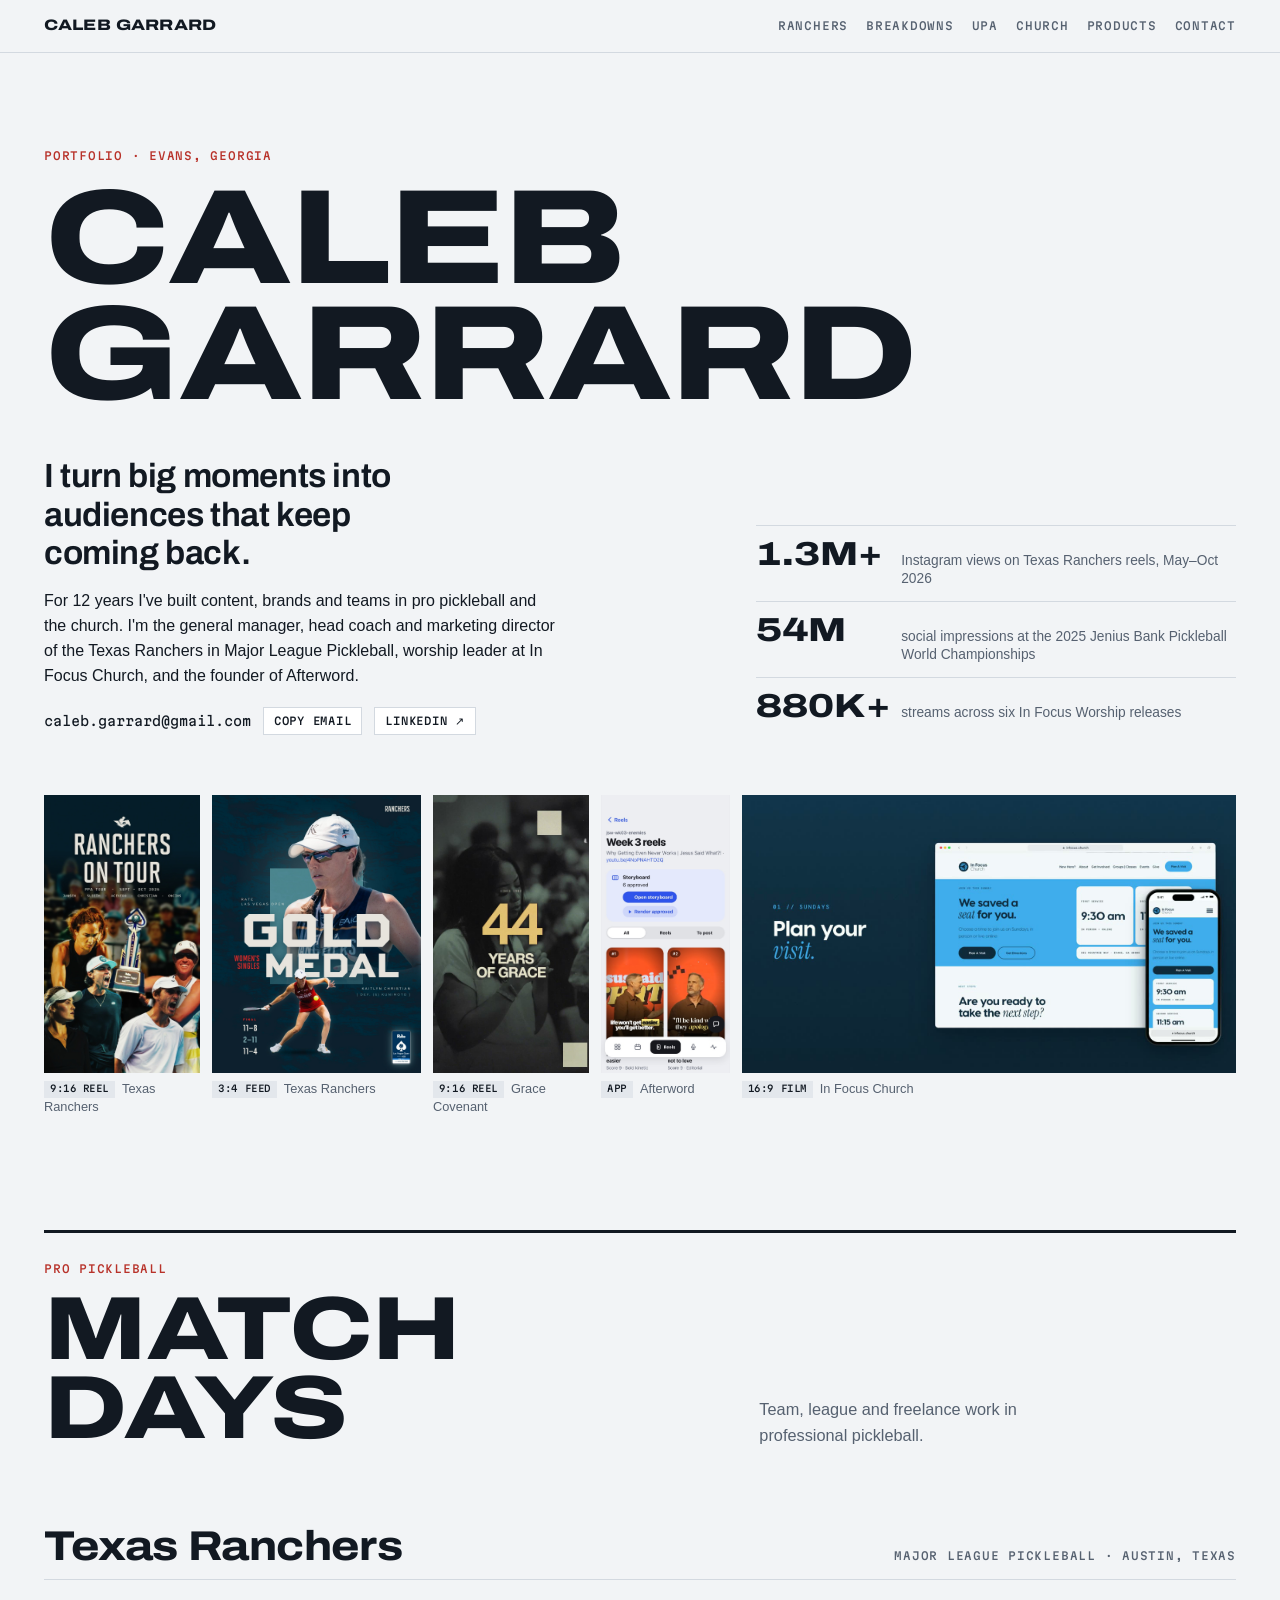
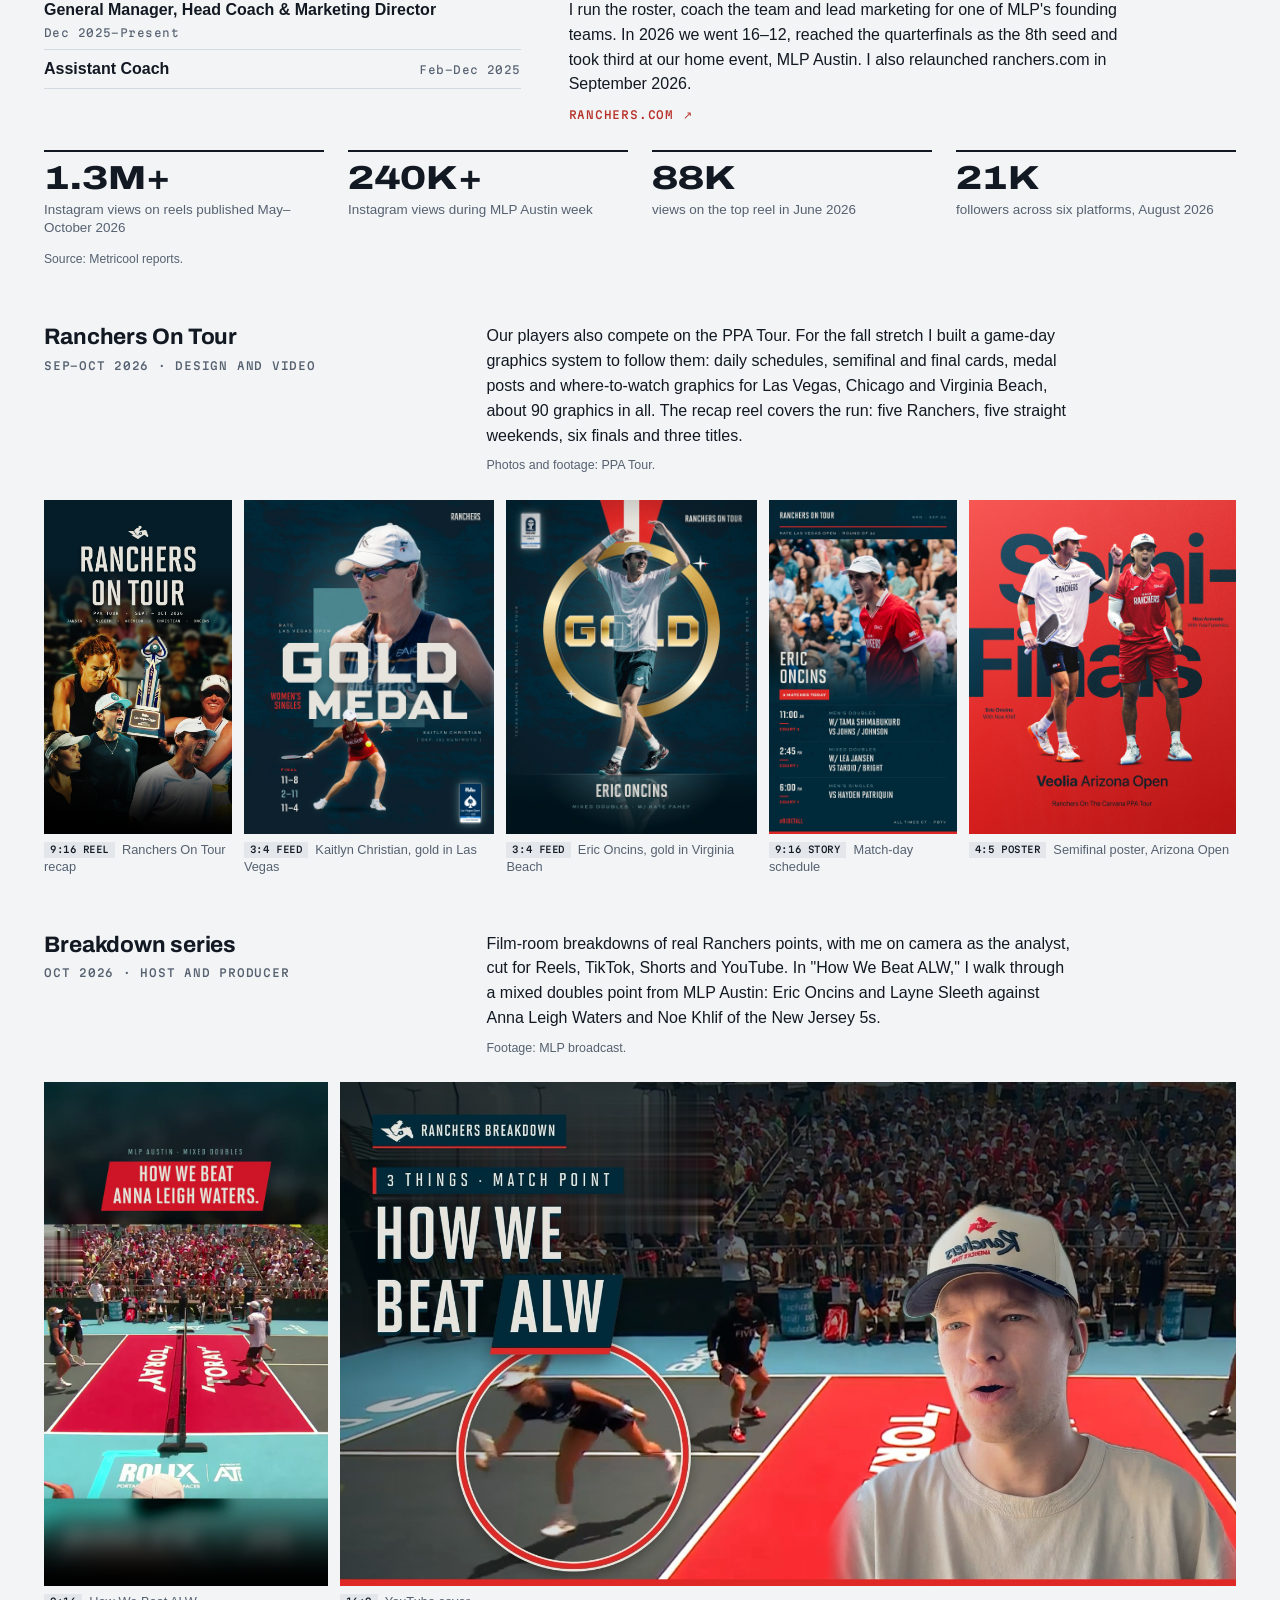
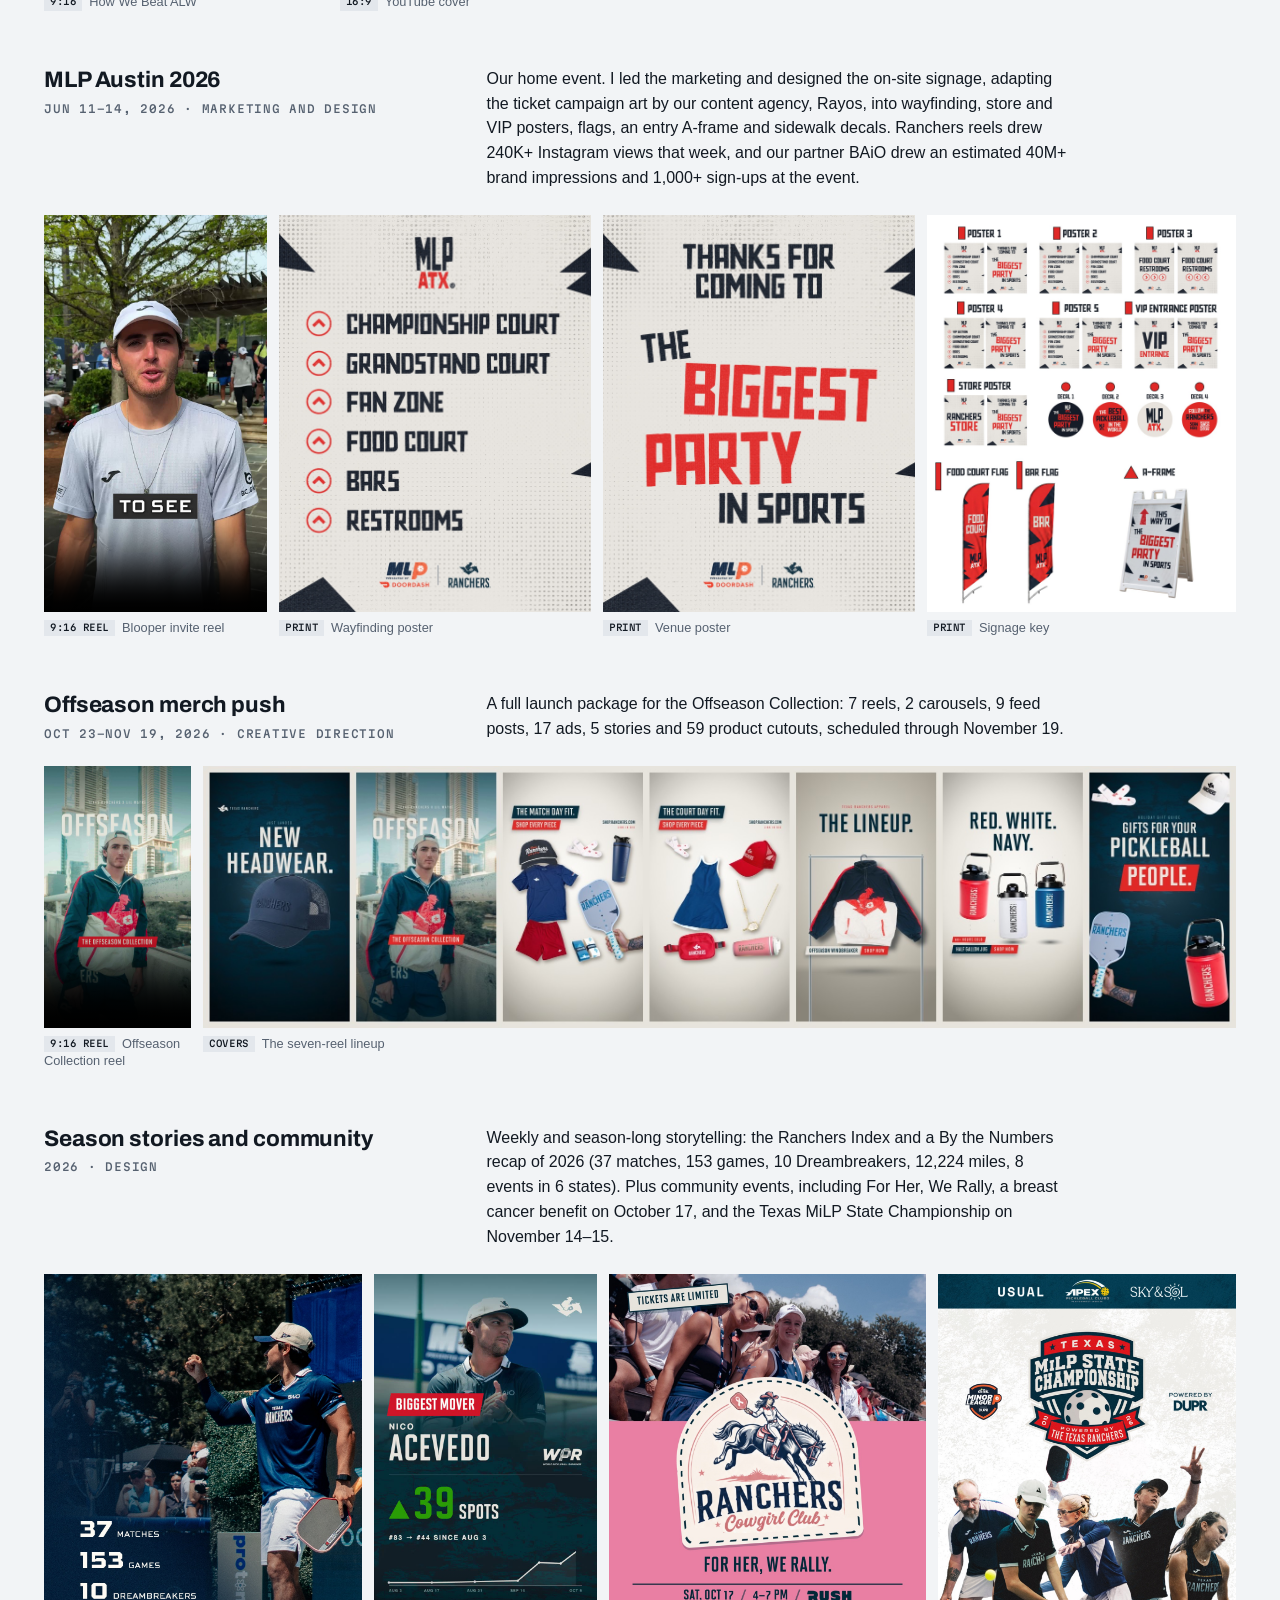
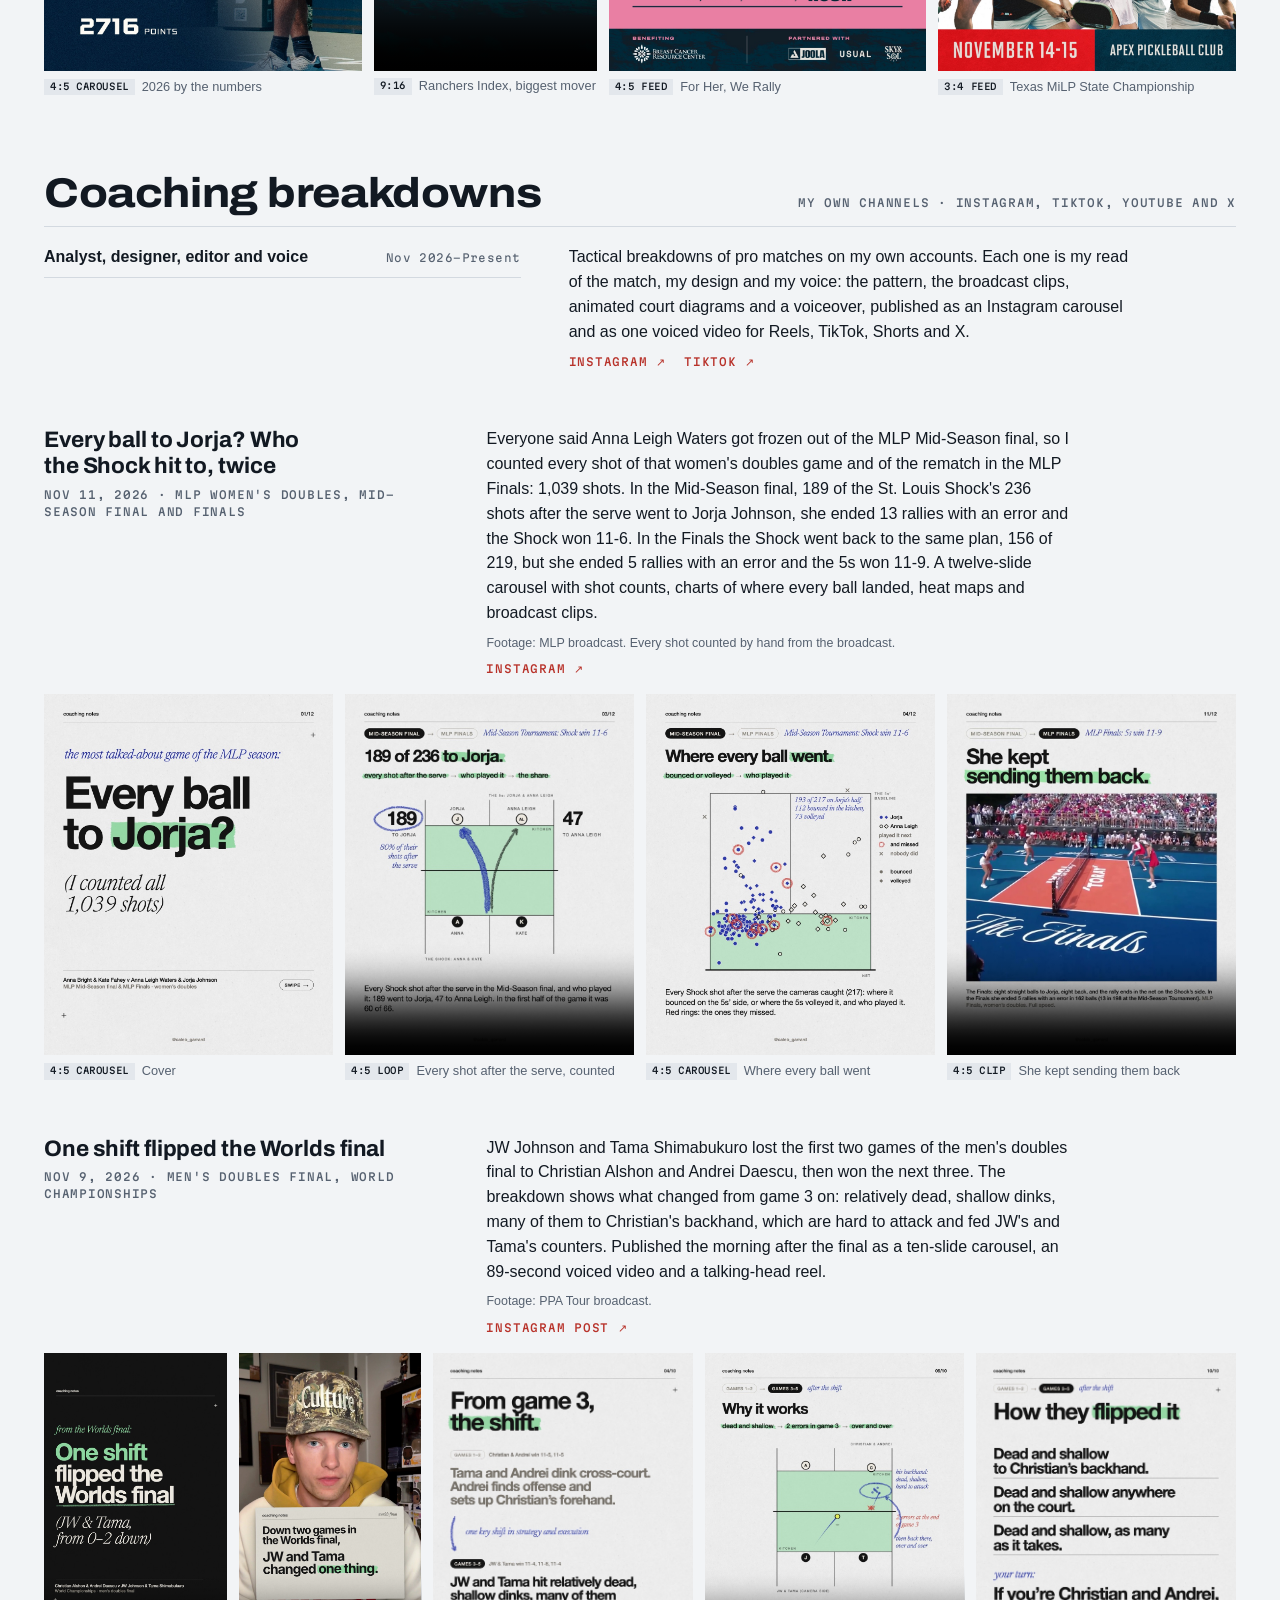
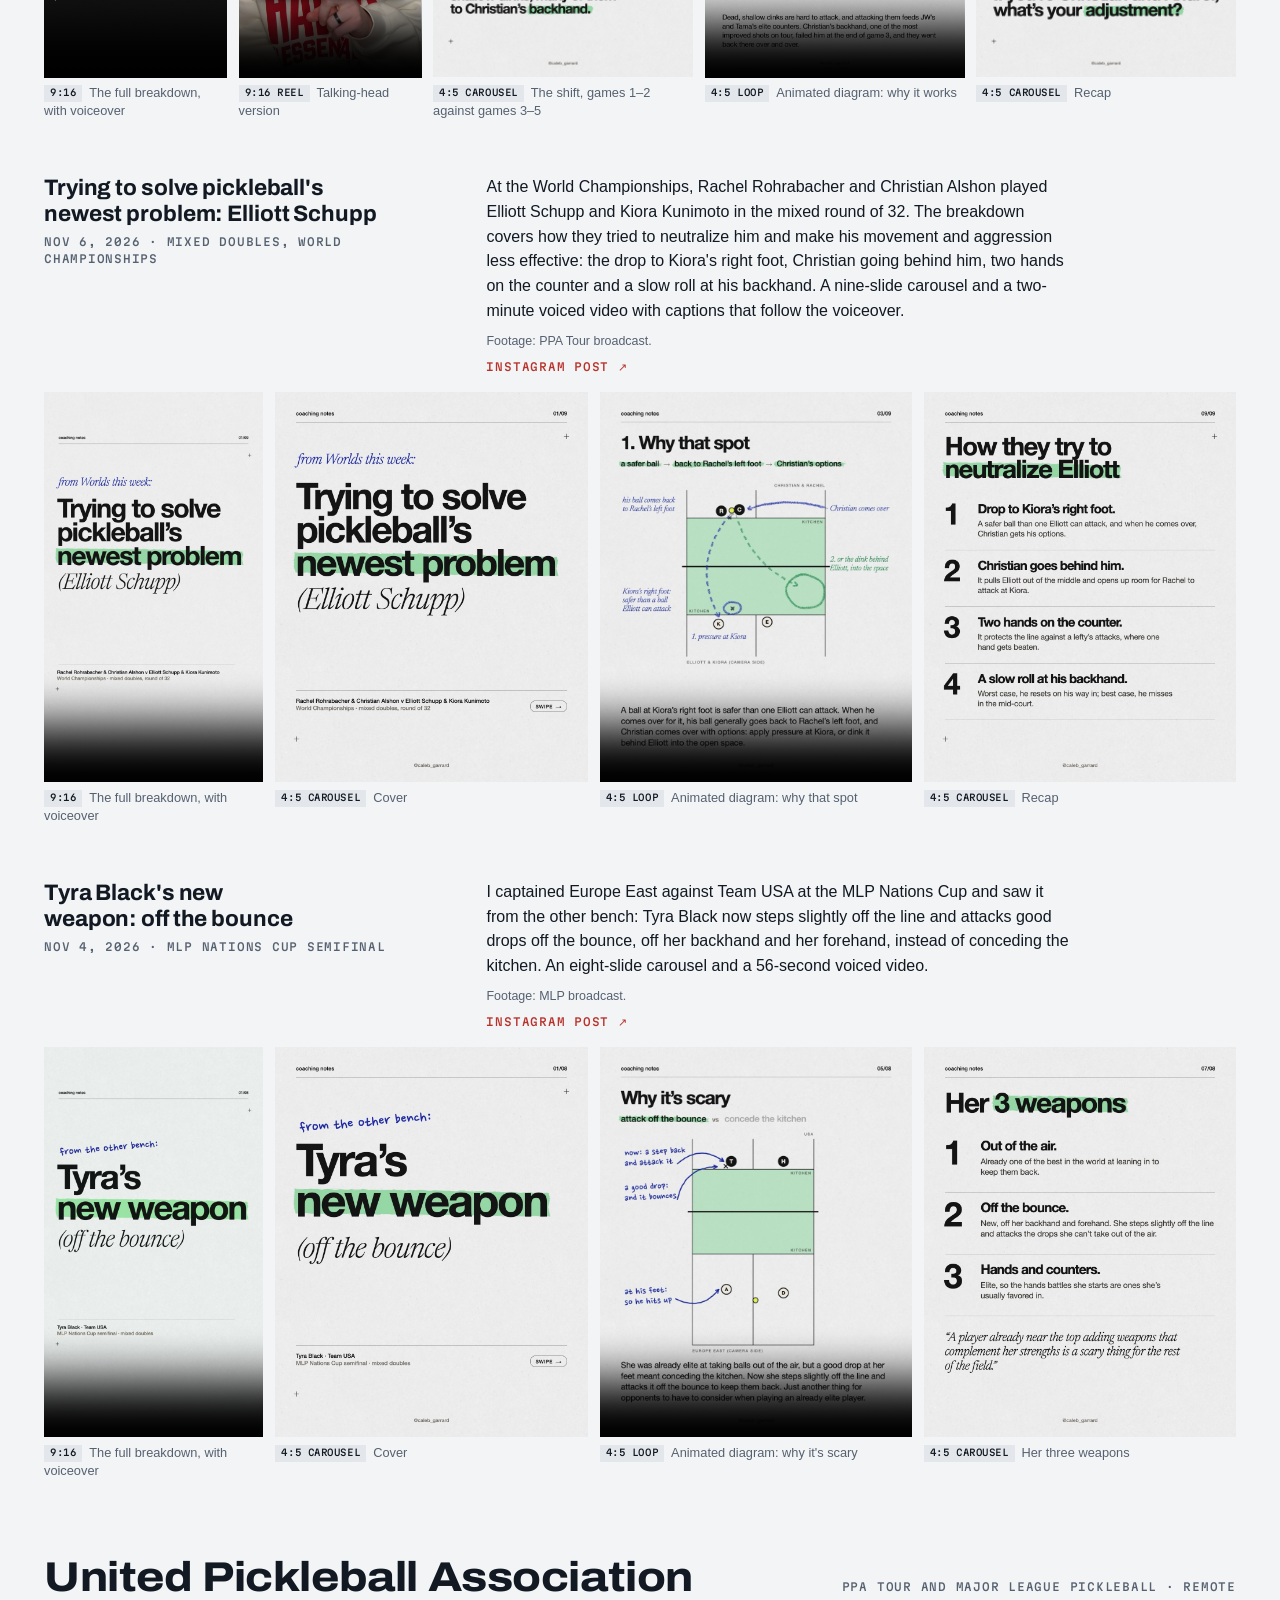
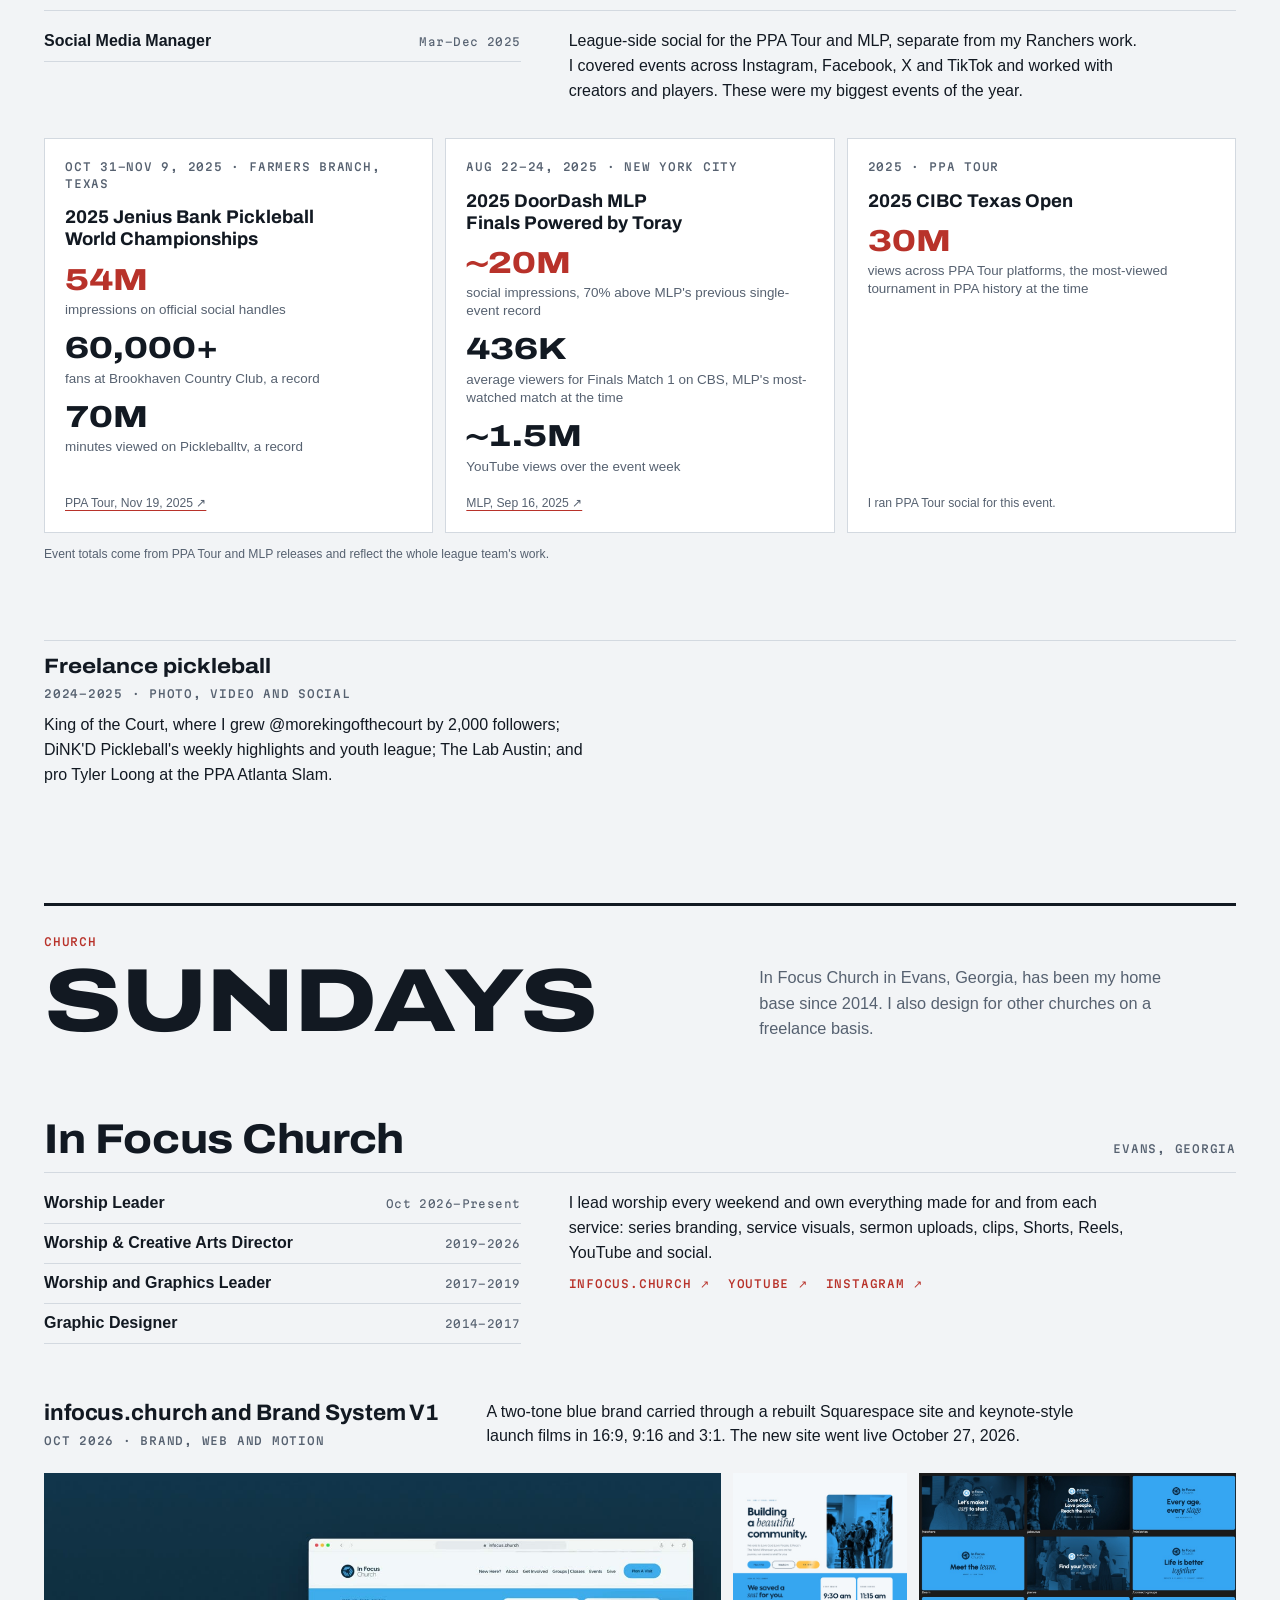
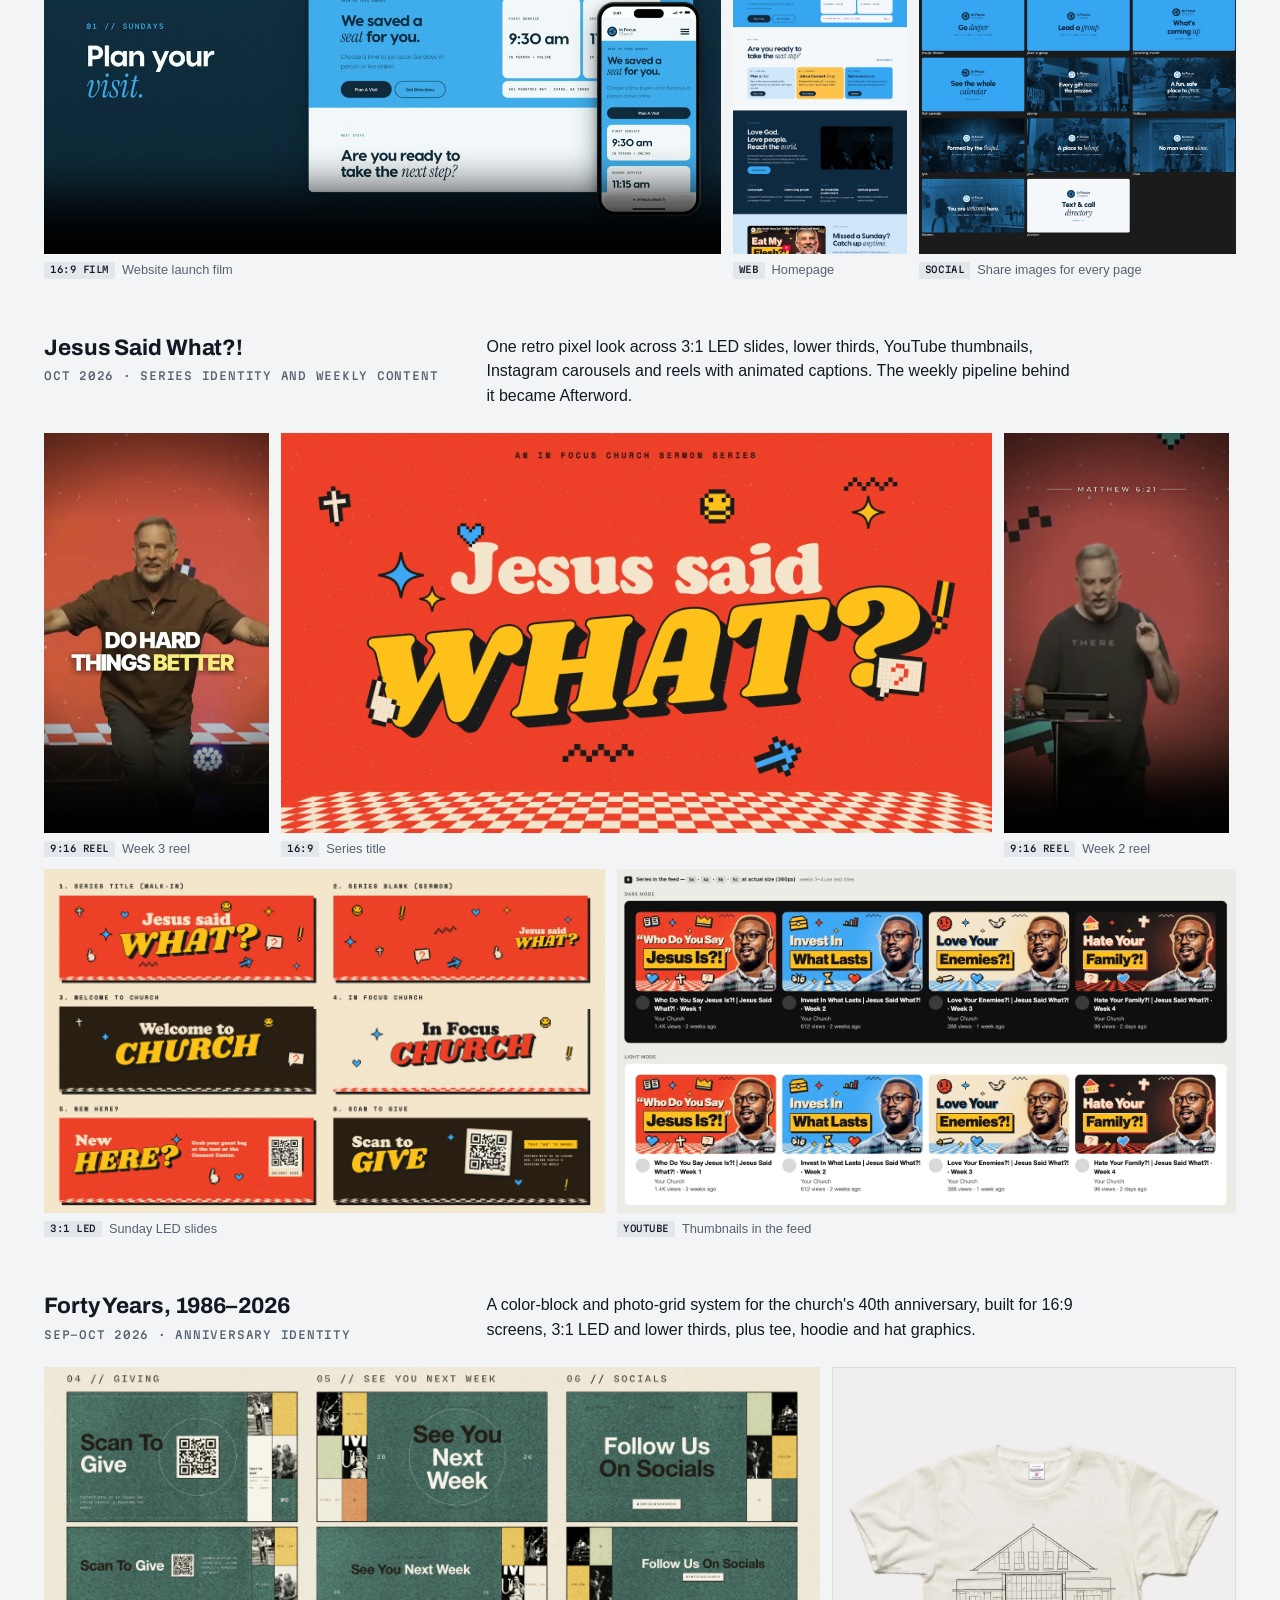
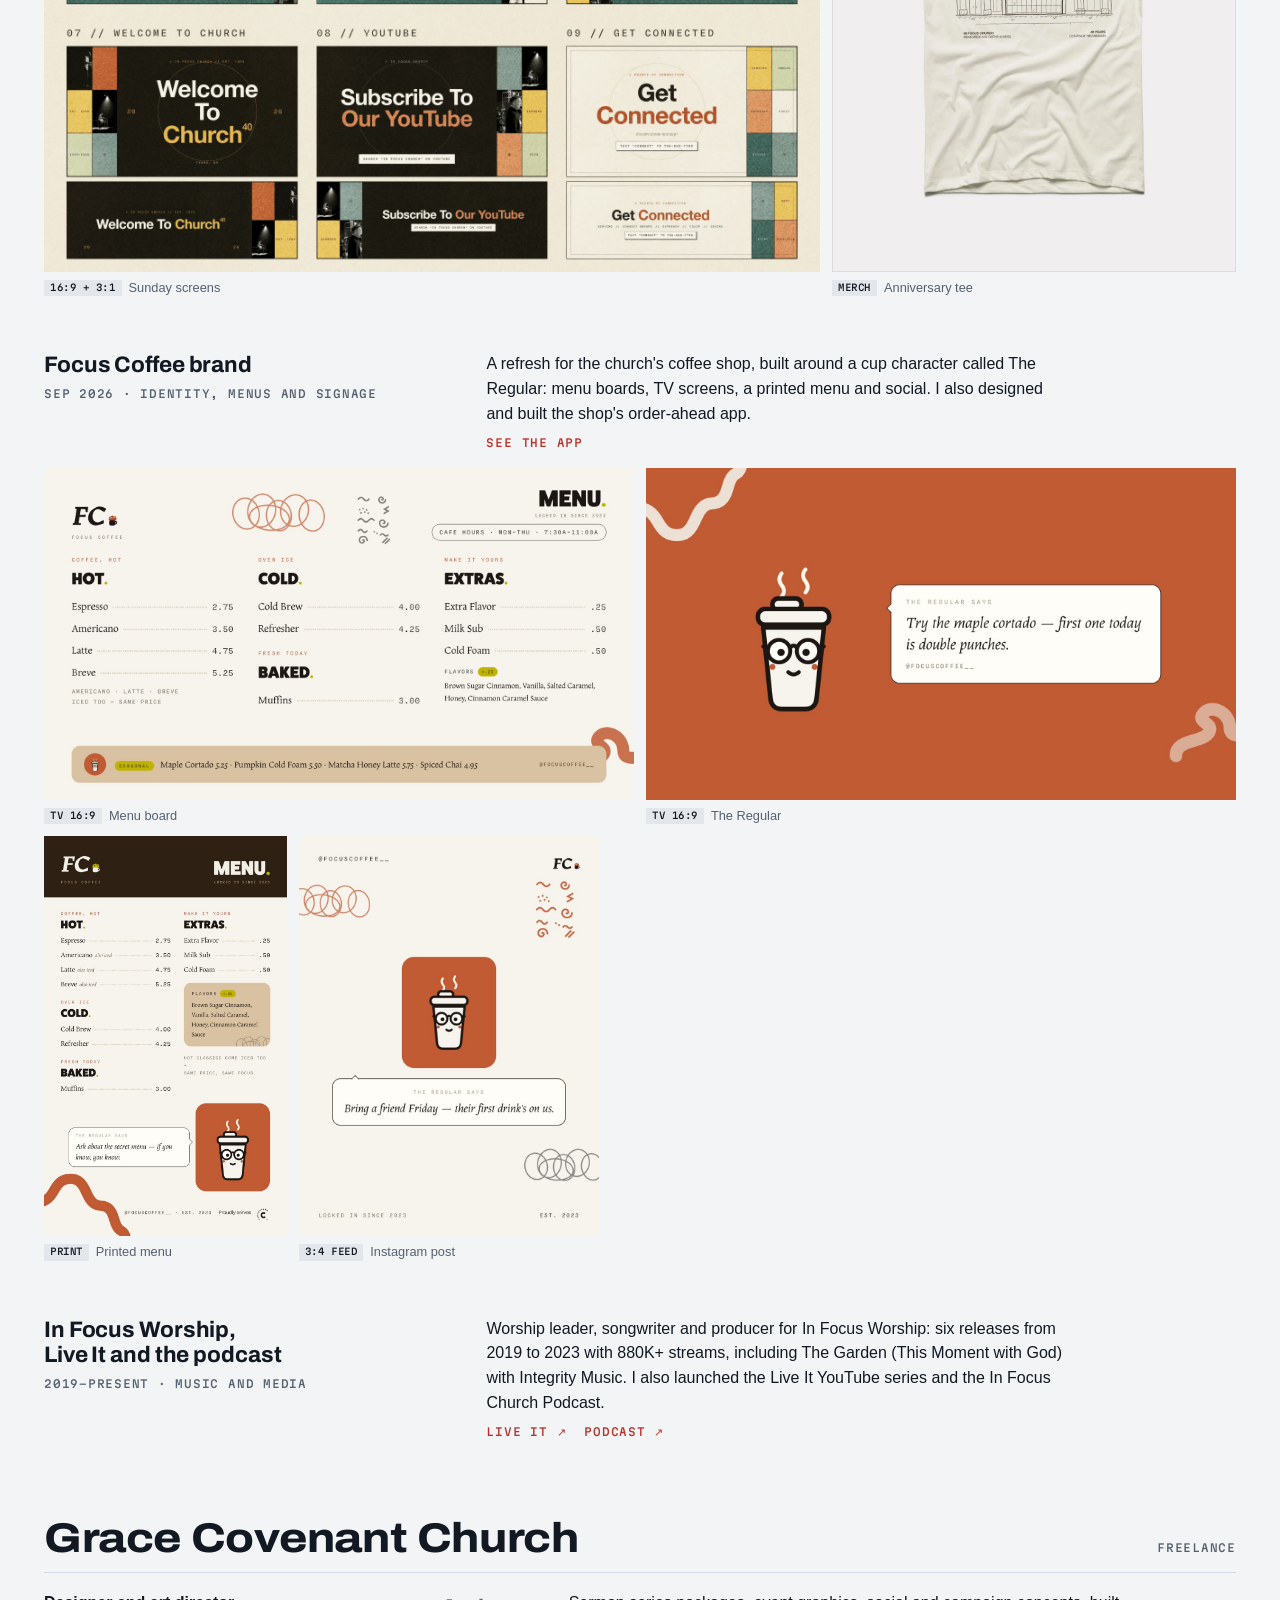
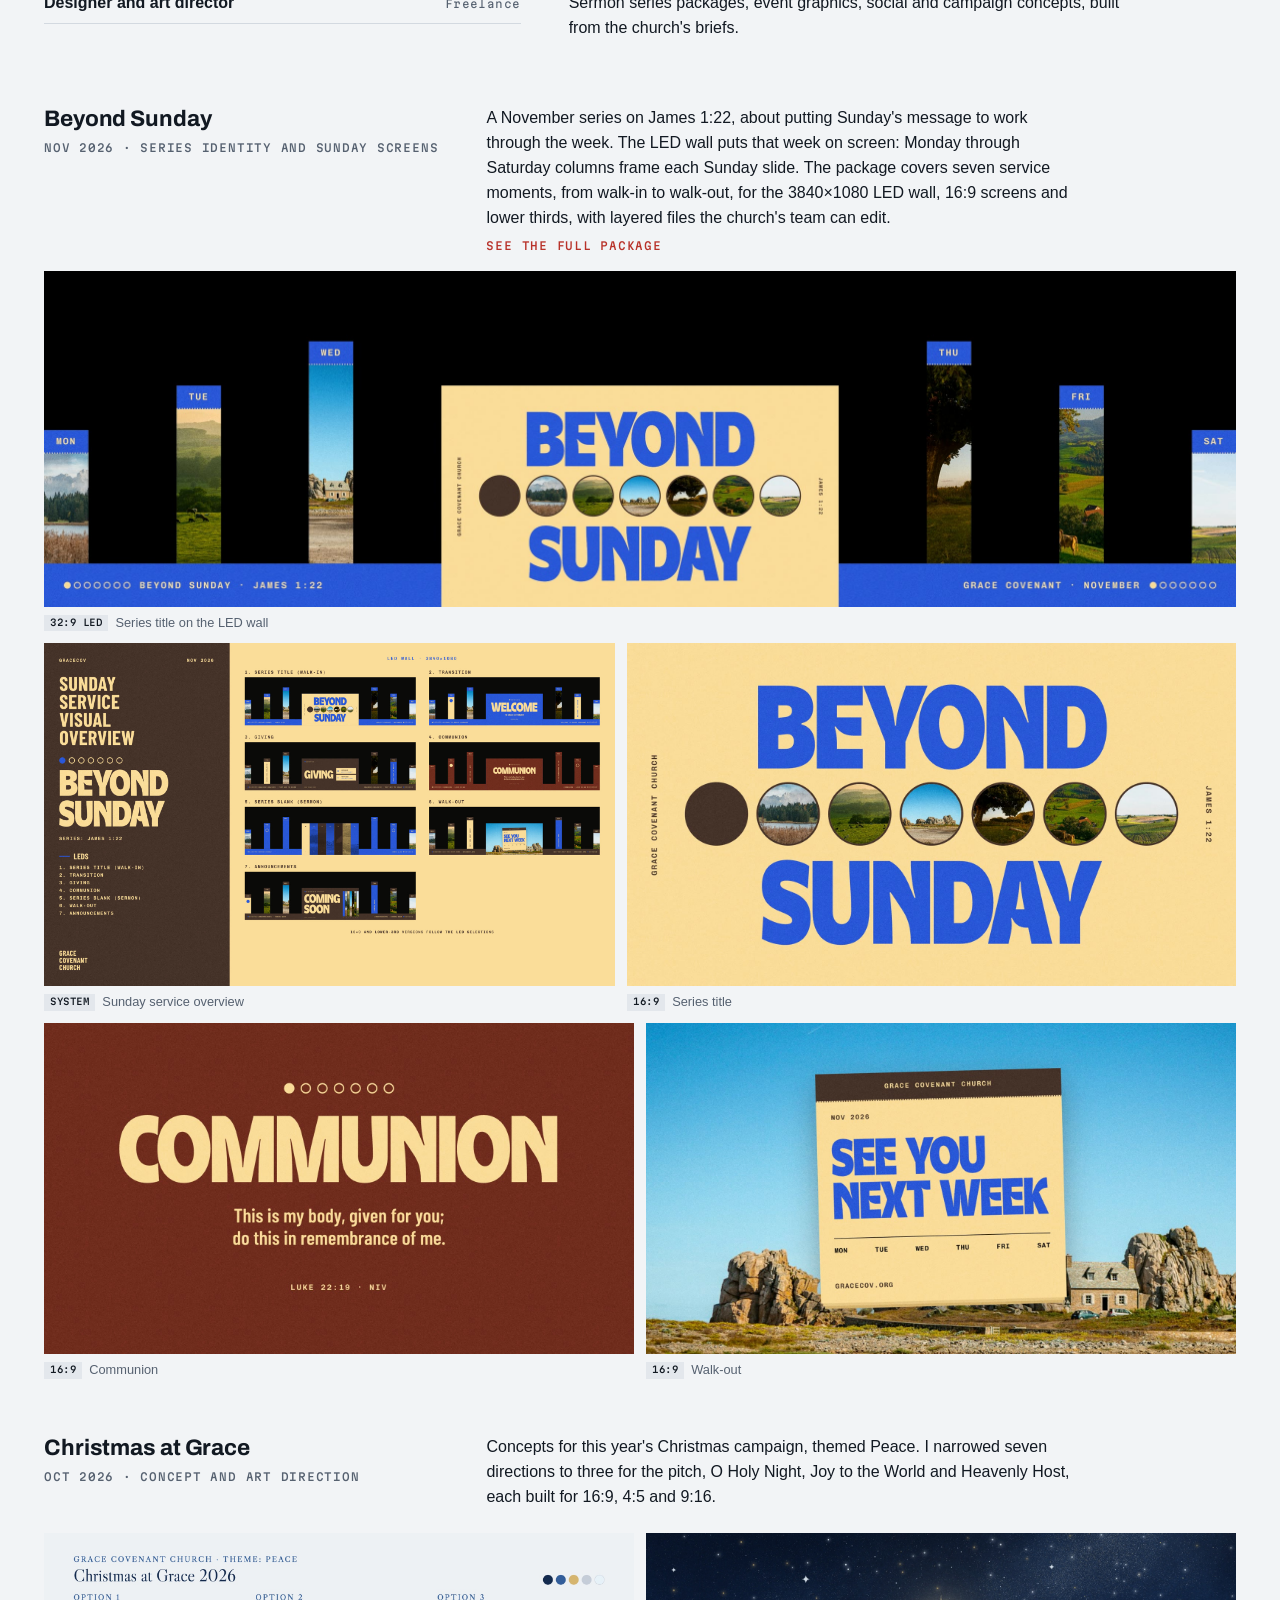
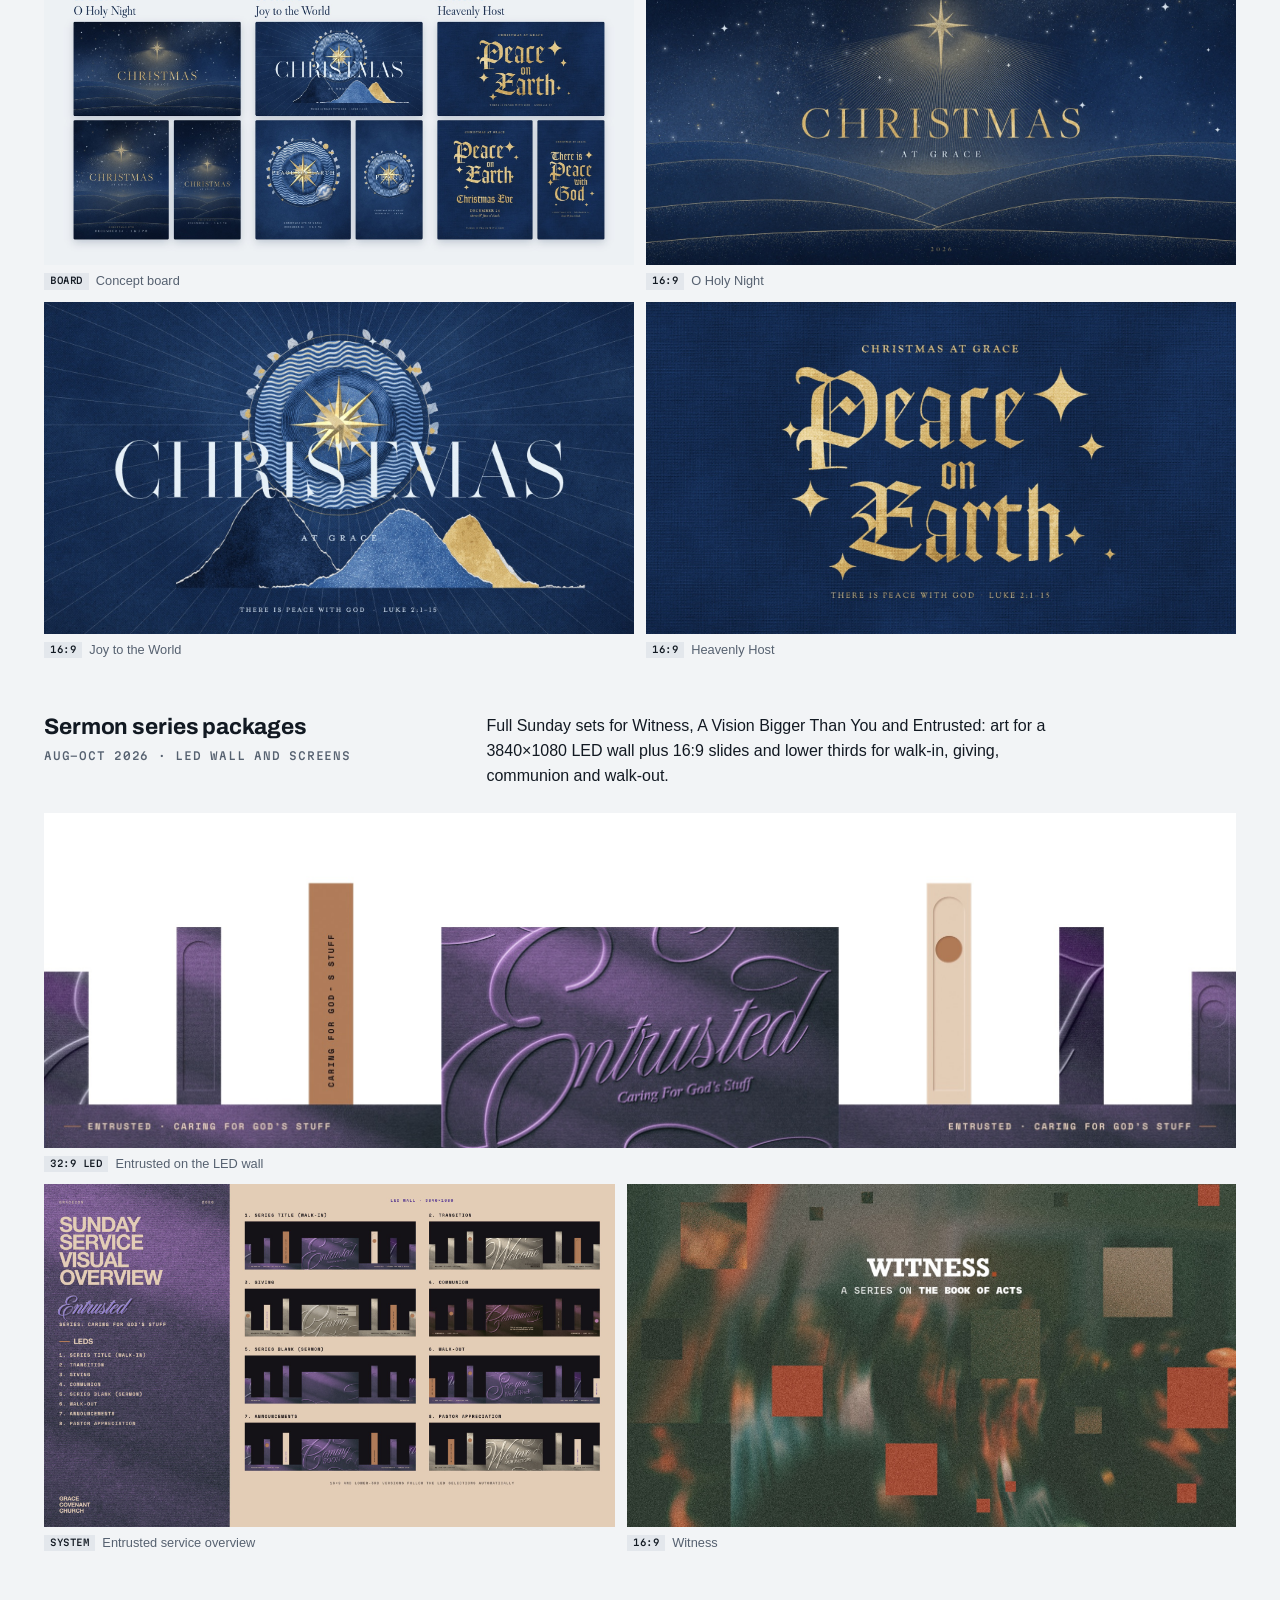
==== commit f3679153: "Add the Shock v 5s shot-distribution breakdown to Coaching breakdowns" ====
--- a/index.html
+++ b/index.html
@@ -417,6 +417,18 @@
 
       <div class="project">
         <div class="project-head">
+          <div><h4>Every ball to Jorja? Who the Shock hit to, twice</h4><span class="label when">Nov 11, 2026 · MLP women's doubles, Mid-Season final and Finals</span></div>
+          <div>
+            <p>Everyone said Anna Leigh Waters got frozen out of the MLP Mid-Season final, so I counted every shot of that women's doubles game and of the rematch in the MLP Finals: 1,039 shots. In the Mid-Season final, 189 of the St. Louis Shock's 236 shots after the serve went to Jorja Johnson, she ended 13 rallies with an error and the Shock won 11-6. In the Finals the Shock went back to the same plan, 156 of 219, but she ended 5 rallies with an error and the 5s won 11-9. A twelve-slide carousel with shot counts, charts of where every ball landed, heat maps and broadcast clips.</p>
+            <p class="credit">Footage: MLP broadcast. Every shot counted by hand from the broadcast.</p>
+            <div class="links label"><a href="https://www.instagram.com/caleb_garrard/" target="_blank" rel="noopener">Instagram ↗</a></div>
+          </div>
+        </div>
+        <div class="media"><figure class="m" style="--ar:0.8000;flex:80.0 1 calc(0.8000 * var(--row-h));max-width:calc(0.8000 * var(--row-max))"><button class="zoom" type="button" data-cap="Cover" aria-label="View larger: Cover"><img src="assets/bd-shock-cover.jpg" width="1080" height="1350" alt="Cover" loading="lazy" decoding="async"></button><figcaption><span class="fmt">4:5 carousel</span>Cover</figcaption></figure><figure class="m" style="--ar:0.8000;flex:80.0 1 calc(0.8000 * var(--row-h));max-width:calc(0.8000 * var(--row-max))"><video src="assets/bd-shock-count.mp4" poster="assets/bd-shock-count-poster.jpg" width="864" height="1080" controls playsinline preload="none" aria-label="Every shot after the serve, counted"></video><figcaption><span class="fmt">4:5 loop</span>Every shot after the serve, counted</figcaption></figure><figure class="m" style="--ar:0.8000;flex:80.0 1 calc(0.8000 * var(--row-h));max-width:calc(0.8000 * var(--row-max))"><button class="zoom" type="button" data-cap="Where every ball went" aria-label="View larger: Where every ball went"><img src="assets/bd-shock-chart.jpg" width="1080" height="1350" alt="Where every ball went" loading="lazy" decoding="async"></button><figcaption><span class="fmt">4:5 carousel</span>Where every ball went</figcaption></figure><figure class="m" style="--ar:0.8000;flex:80.0 1 calc(0.8000 * var(--row-h));max-width:calc(0.8000 * var(--row-max))"><video src="assets/bd-shock-finals.mp4" poster="assets/bd-shock-finals-poster.jpg" width="864" height="1080" controls playsinline preload="none" aria-label="She kept sending them back"></video><figcaption><span class="fmt">4:5 clip</span>She kept sending them back</figcaption></figure></div>
+      </div>
+
+      <div class="project">
+        <div class="project-head">
           <div><h4>One shift flipped the Worlds final</h4><span class="label when">Nov 9, 2026 · Men's doubles final, World Championships</span></div>
           <div>
             <p>JW Johnson and Tama Shimabukuro lost the first two games of the men's doubles final to Christian Alshon and Andrei Daescu, then won the next three. The breakdown shows what changed from game 3 on: relatively dead, shallow dinks, many of them to Christian's backhand, which are hard to attack and fed JW's and Tama's counters. Published the morning after the final as a ten-slide carousel, an 89-second voiced video and a talking-head reel.</p>
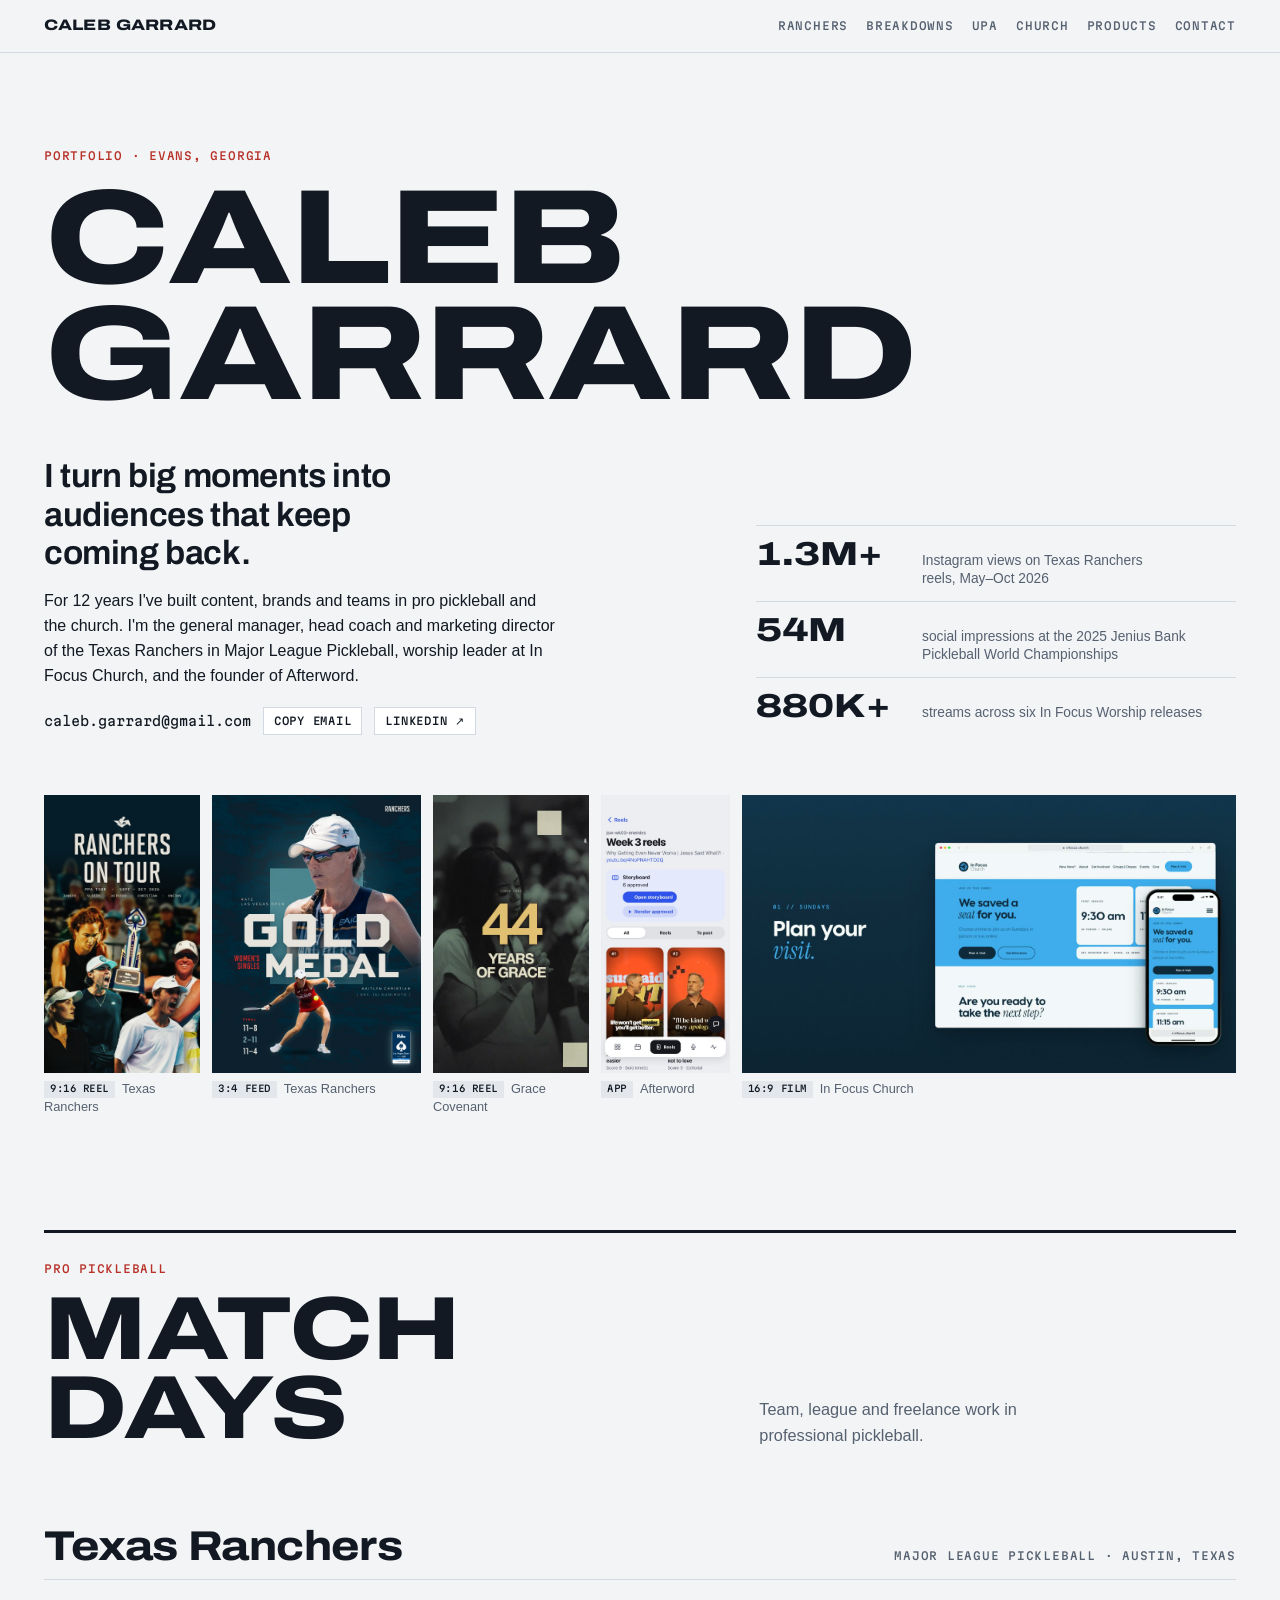
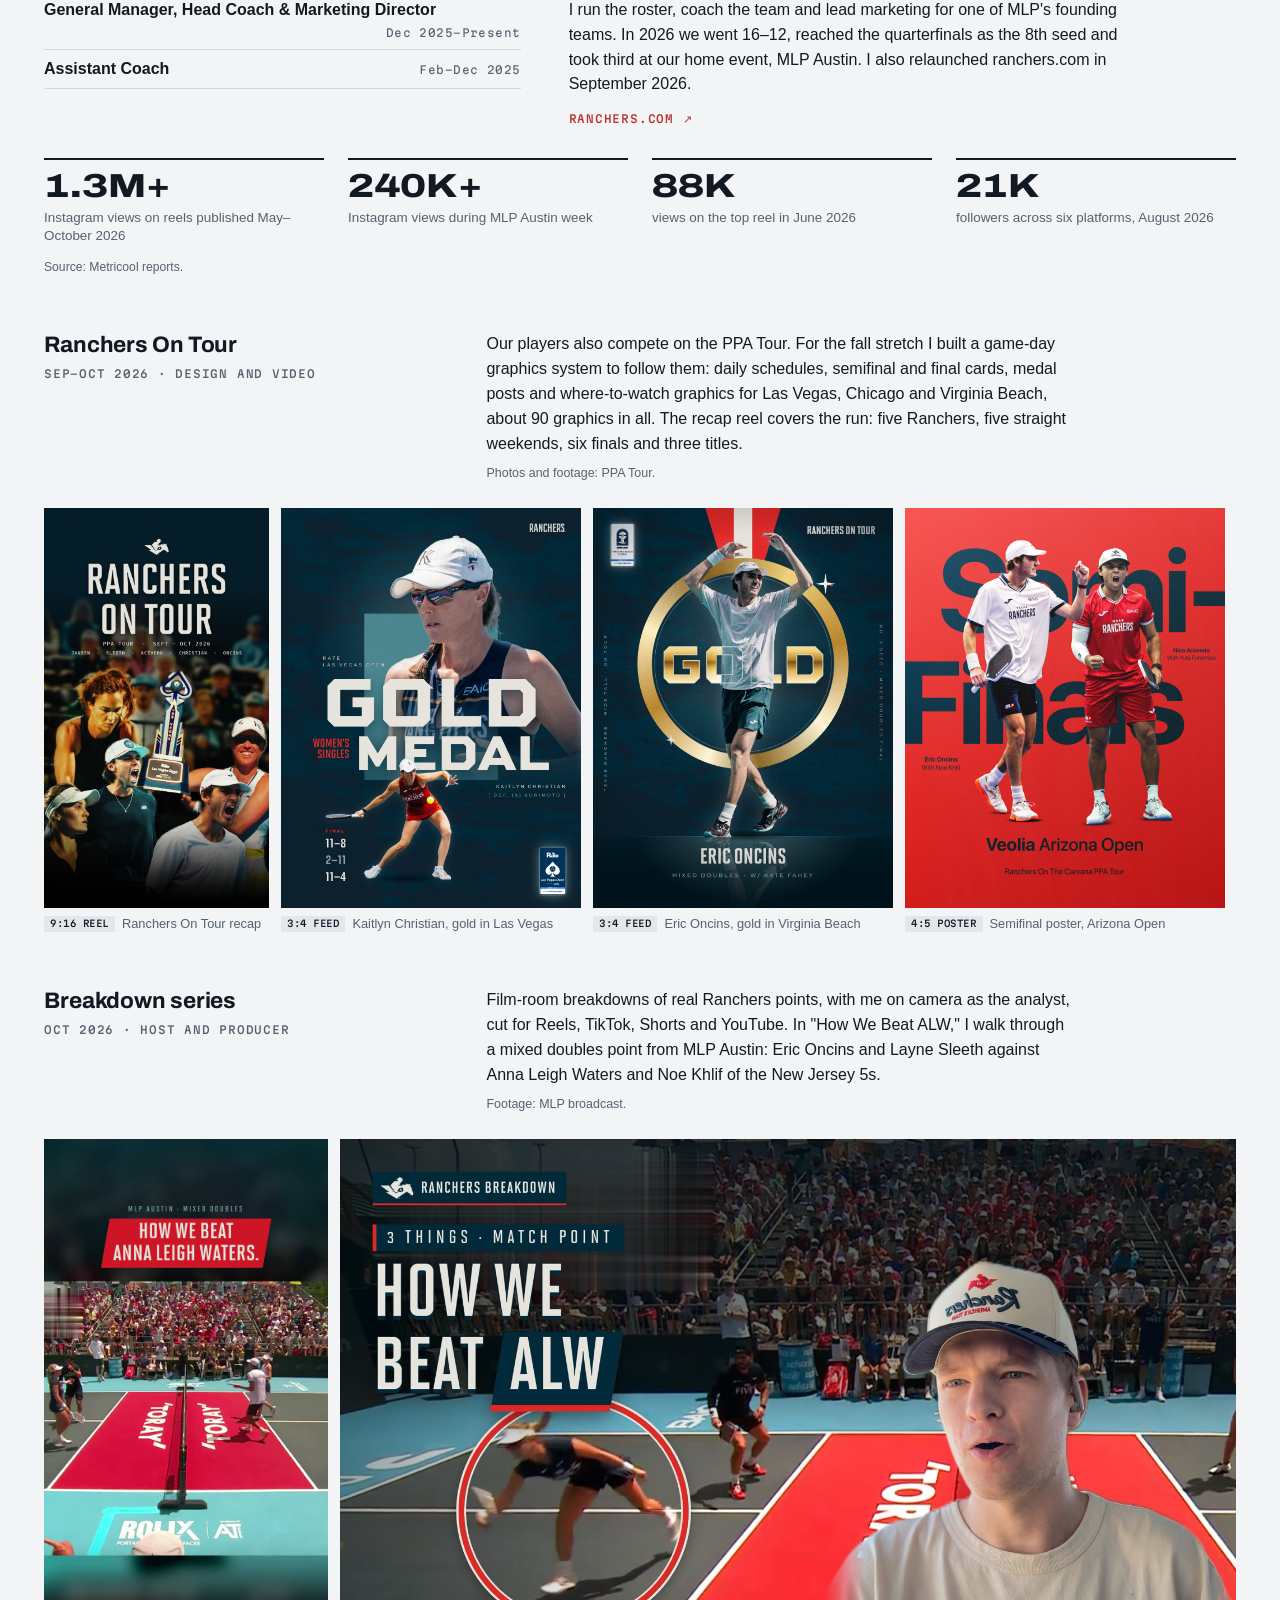
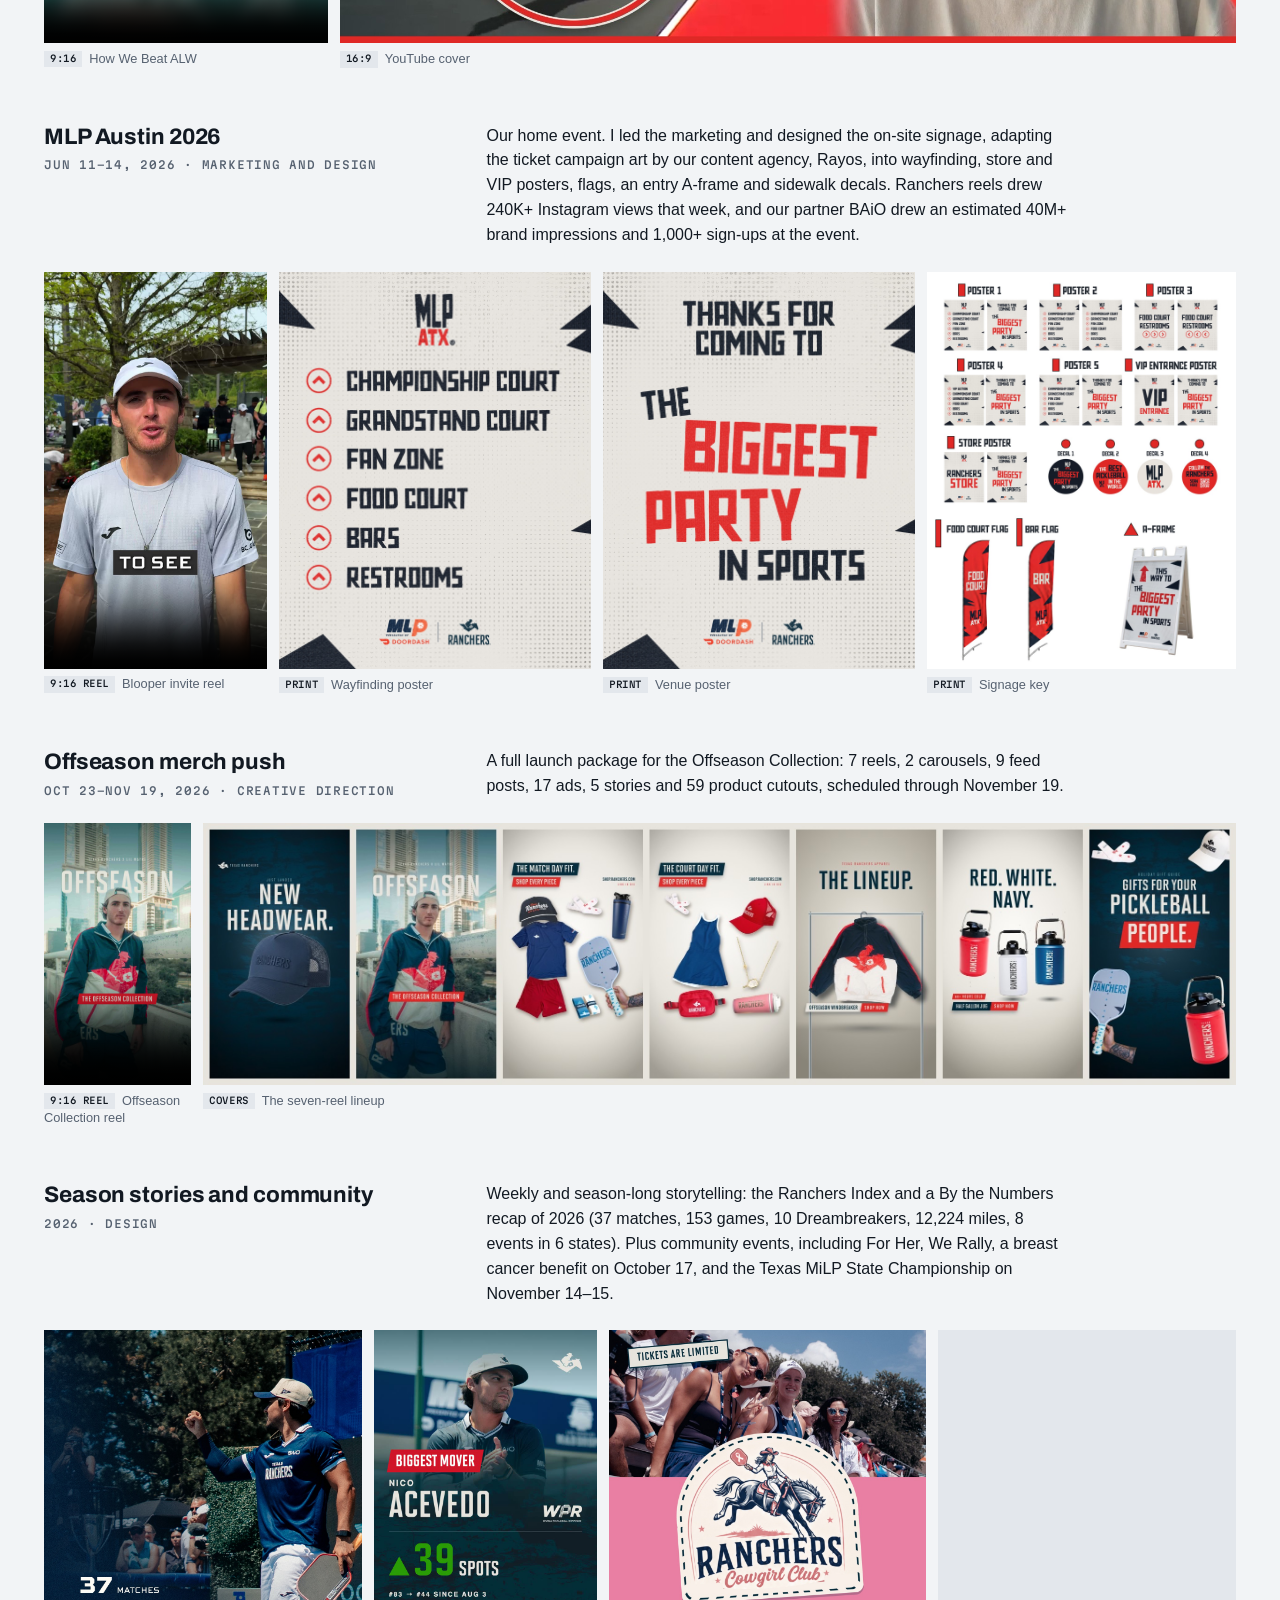
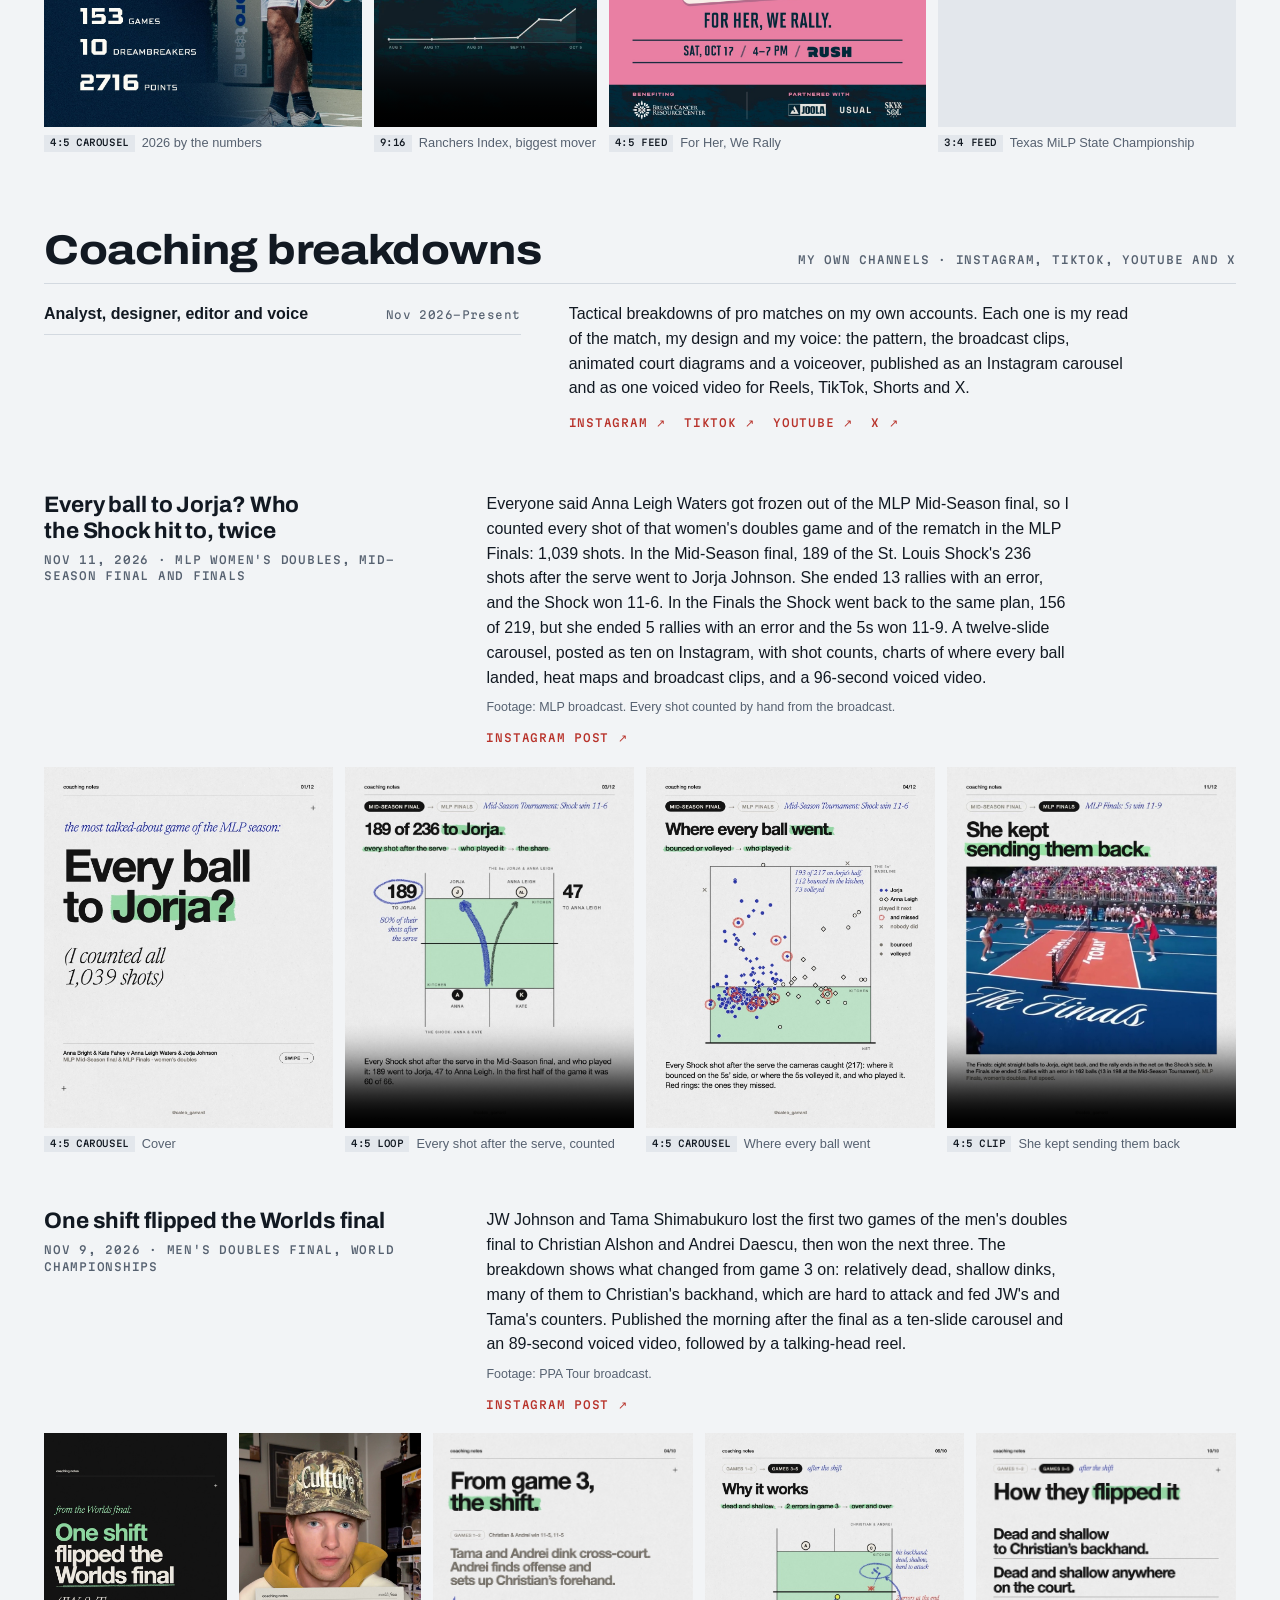
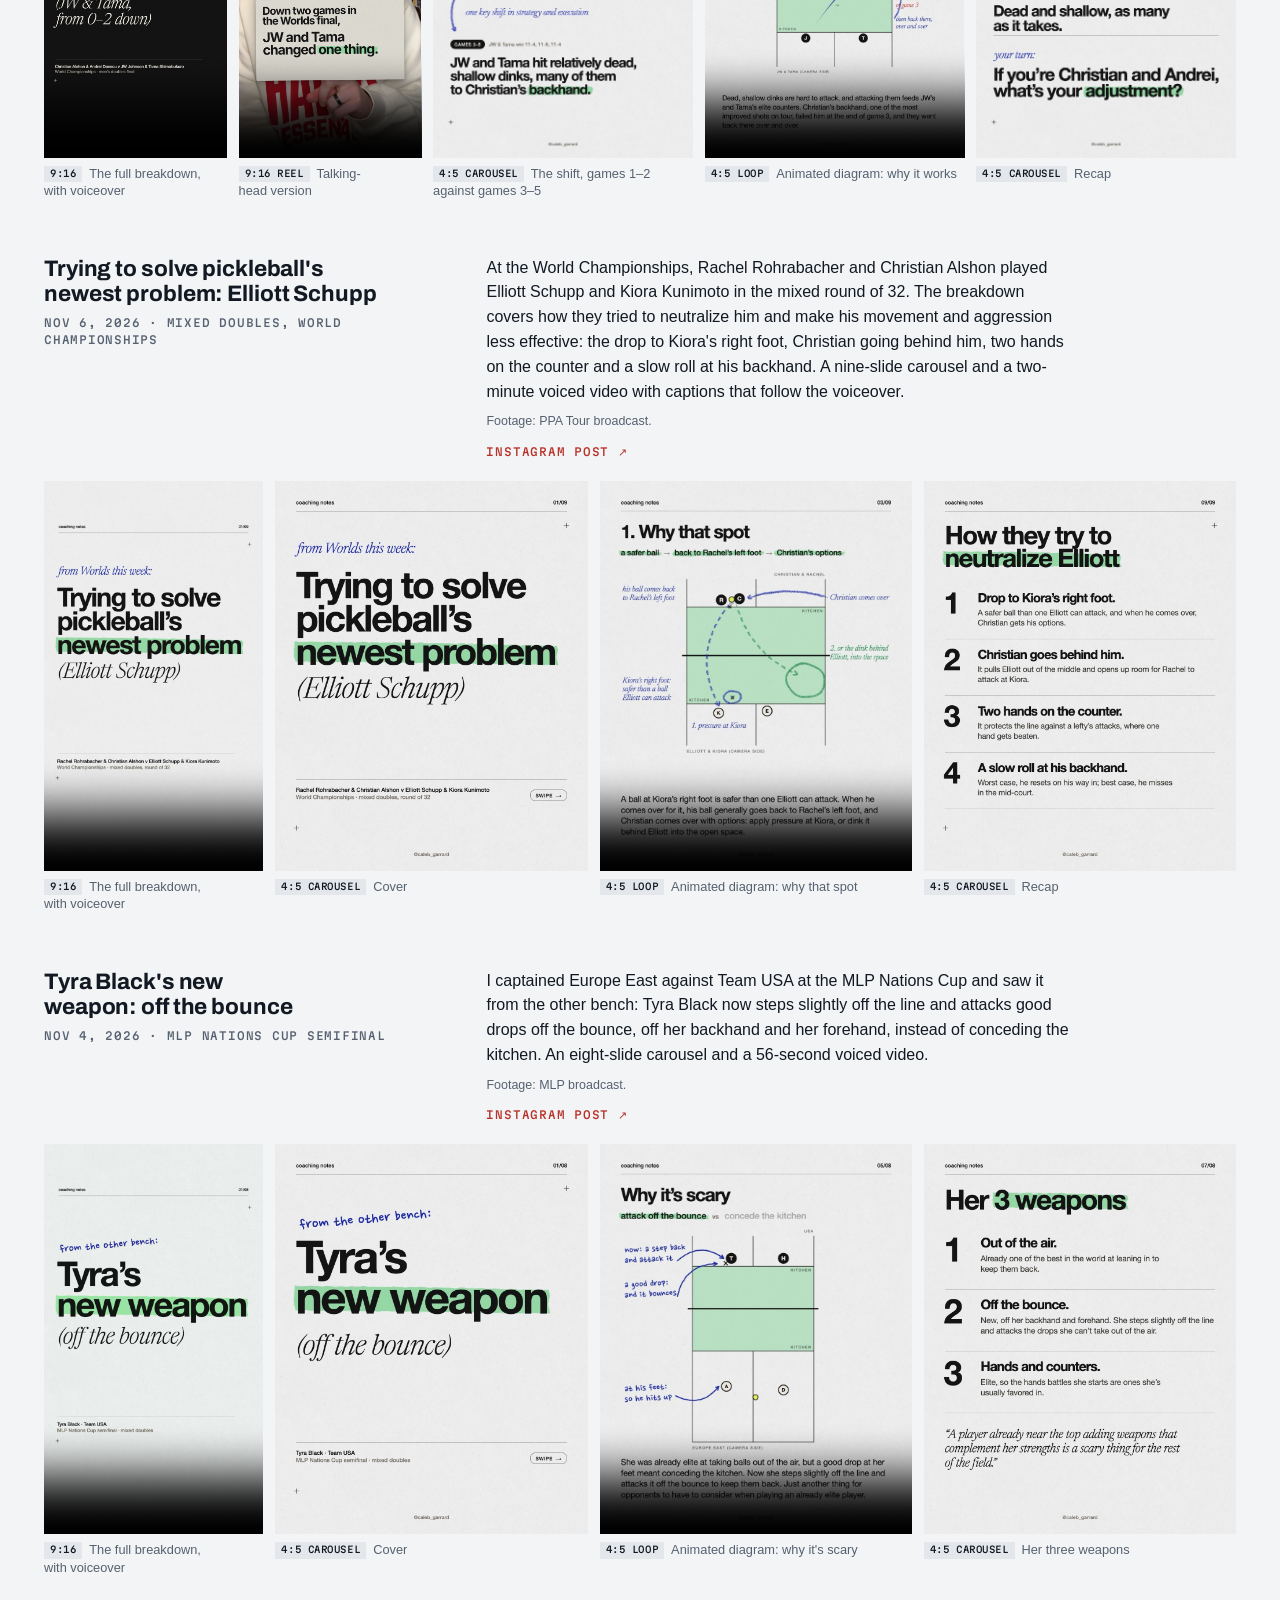
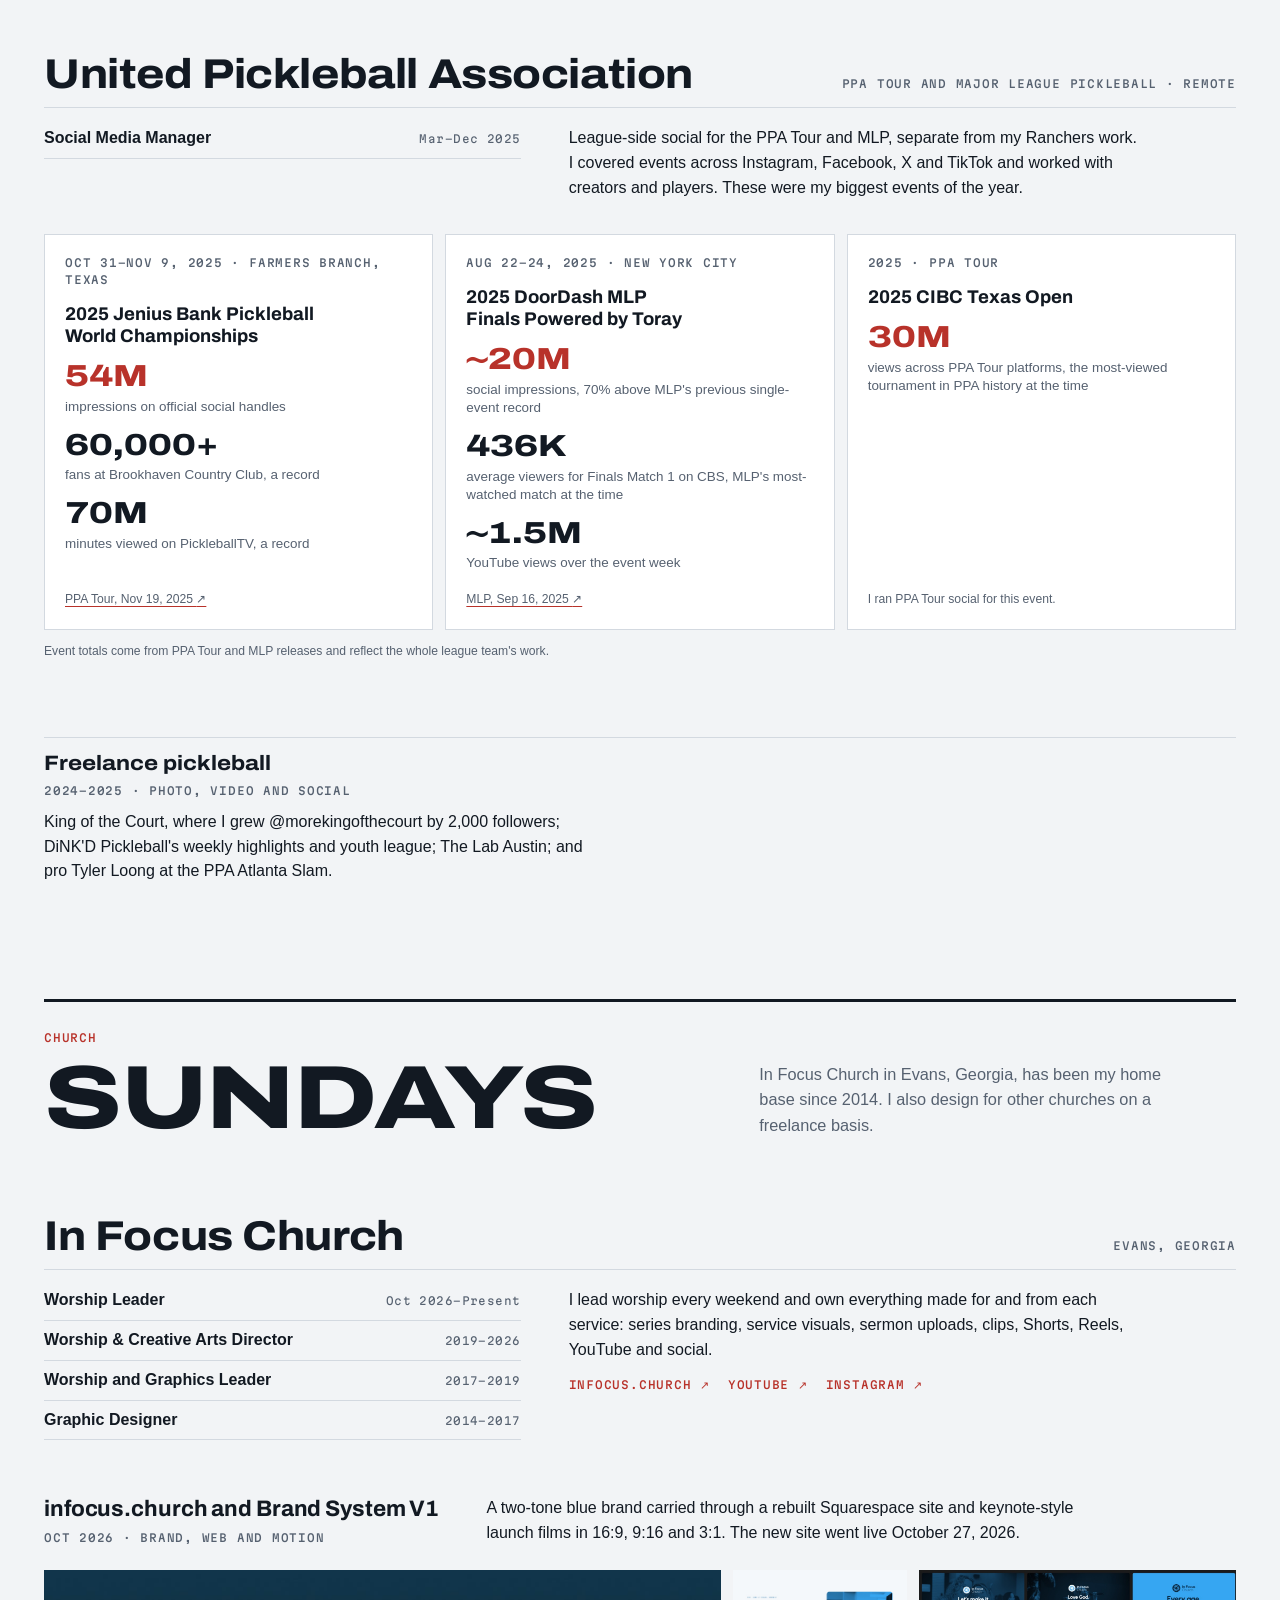
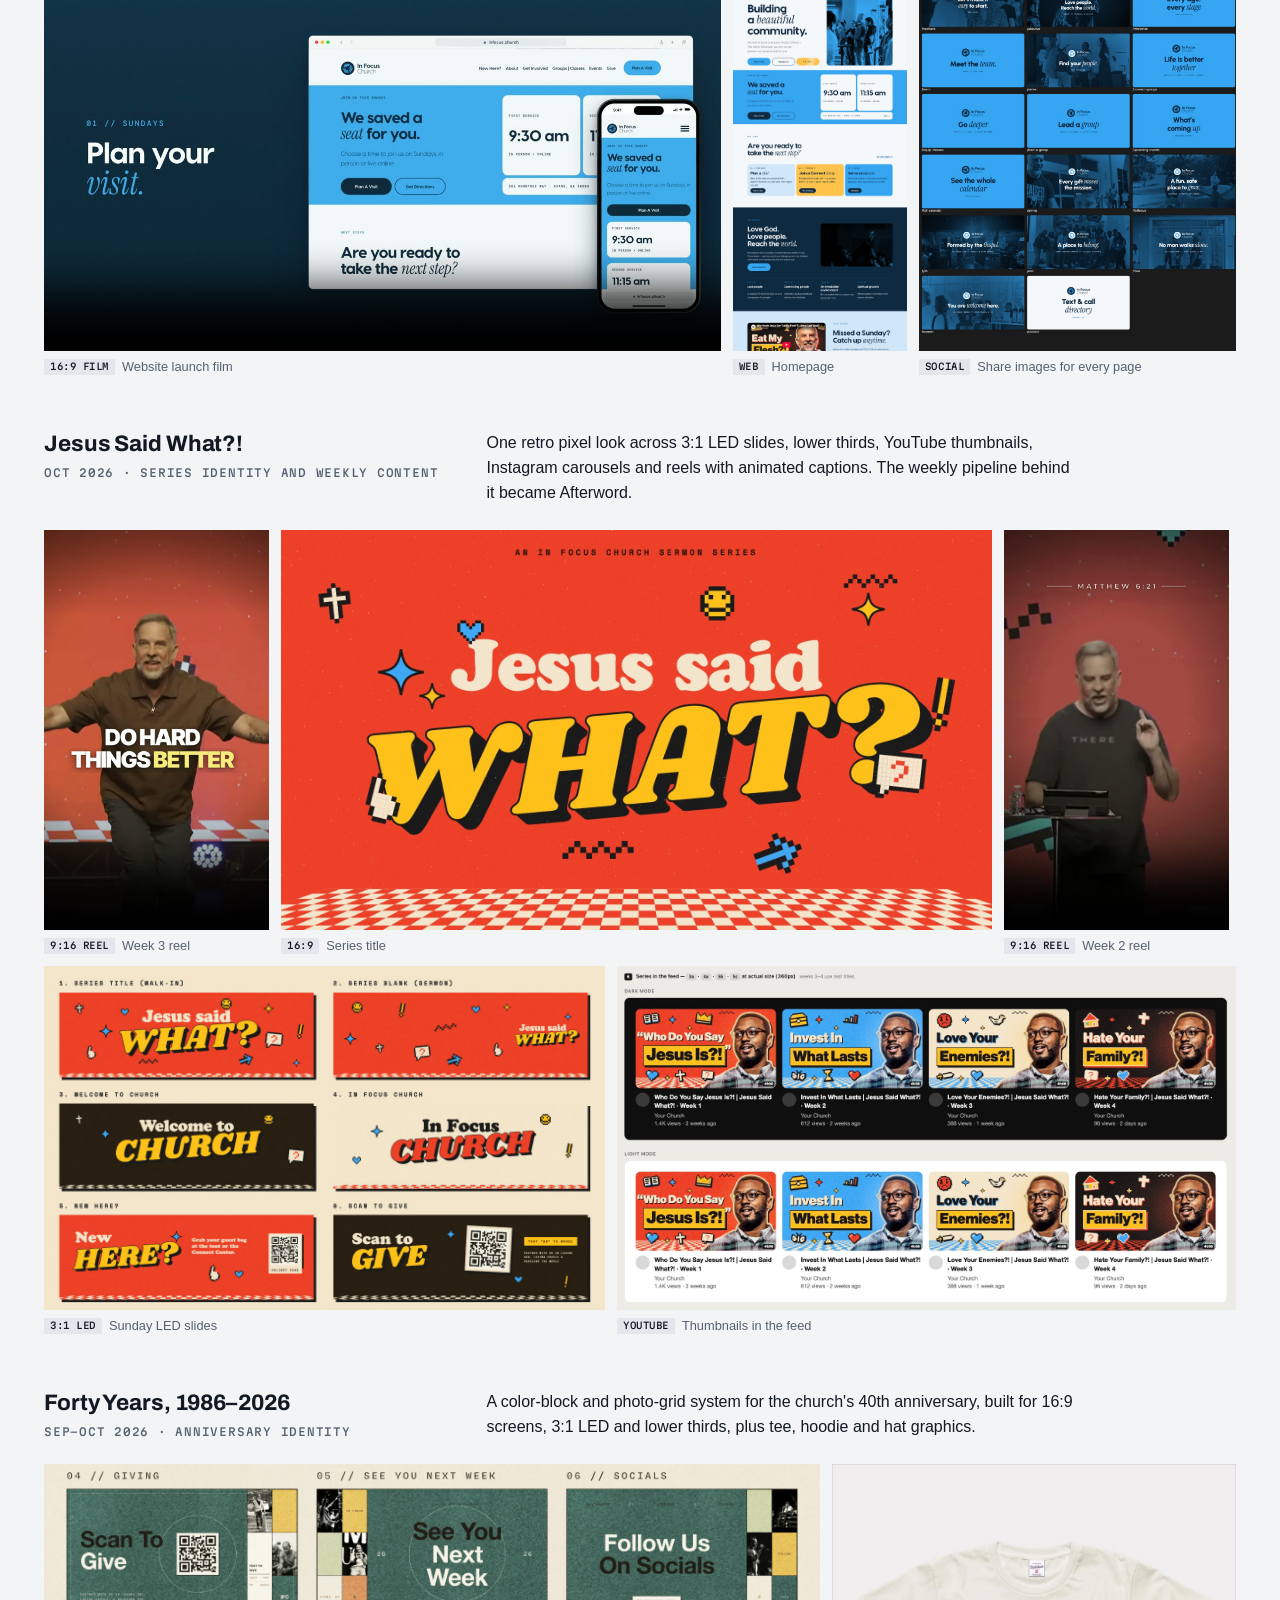
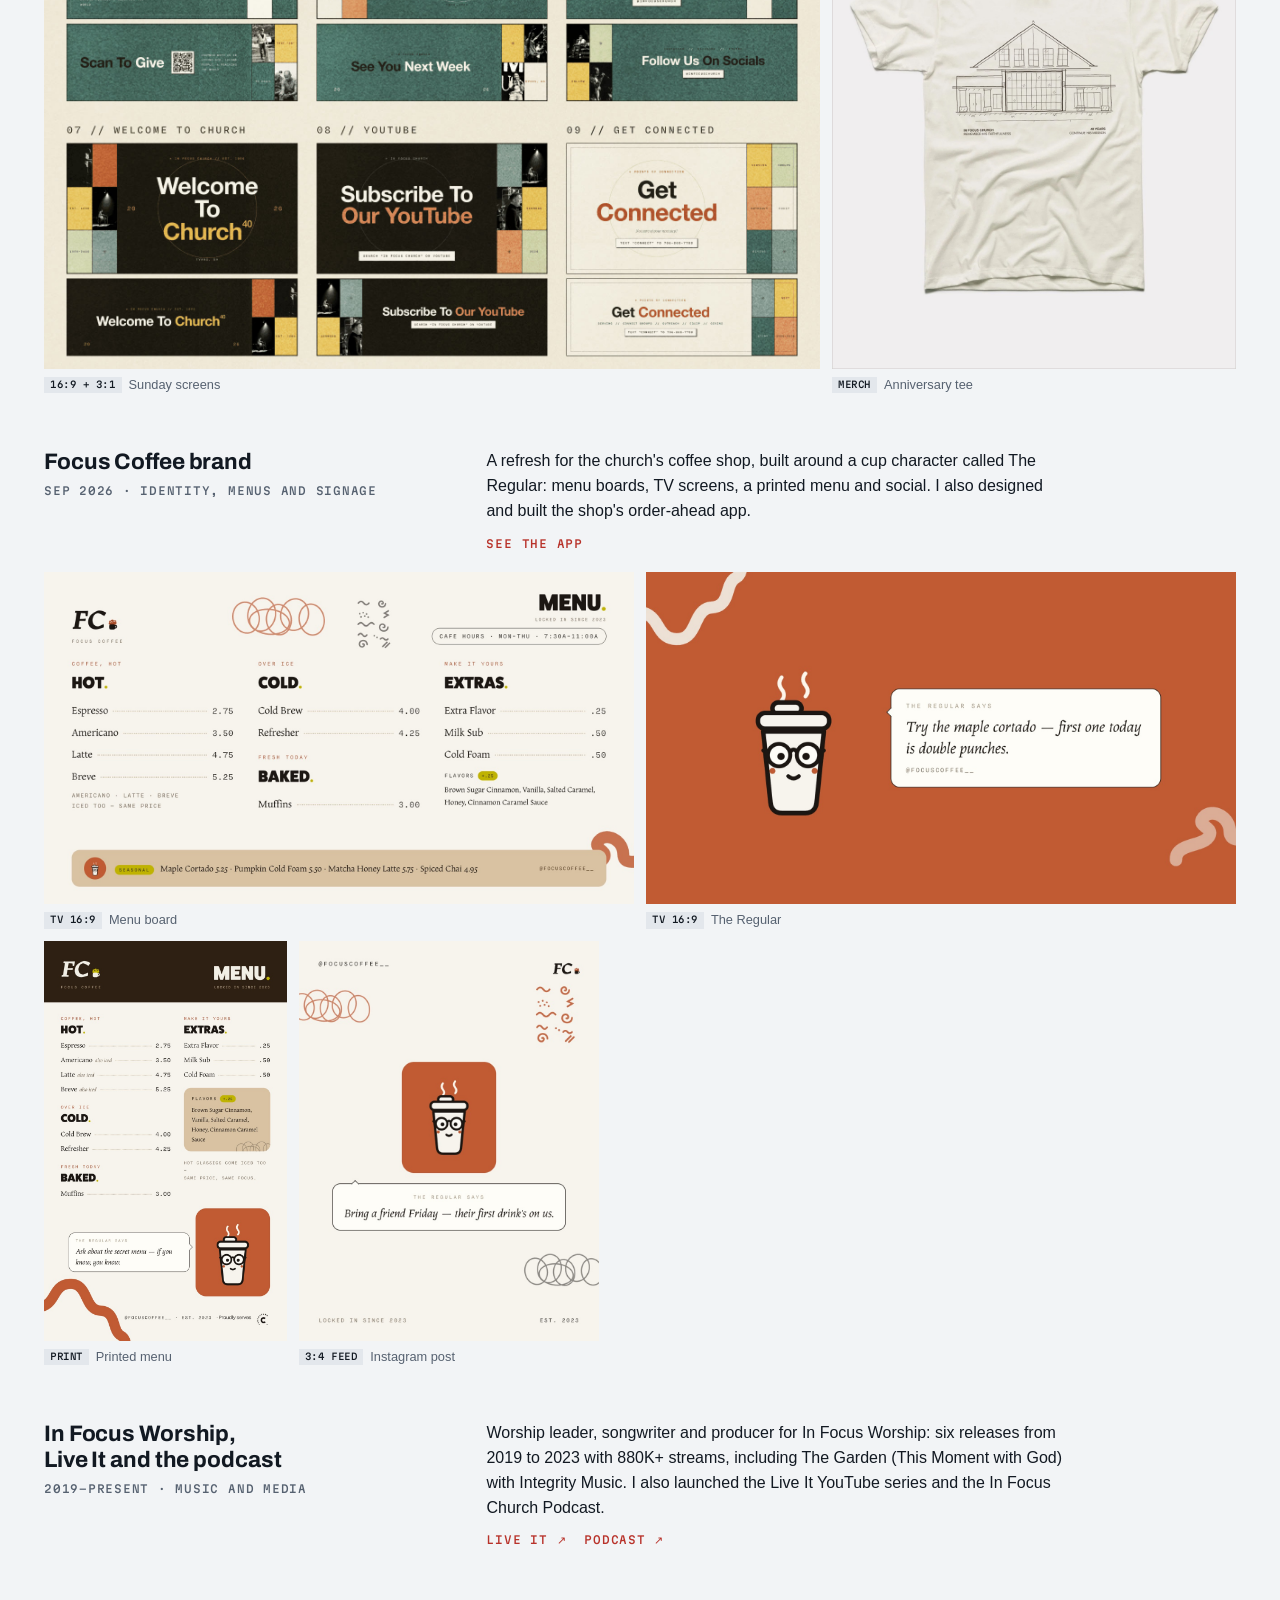
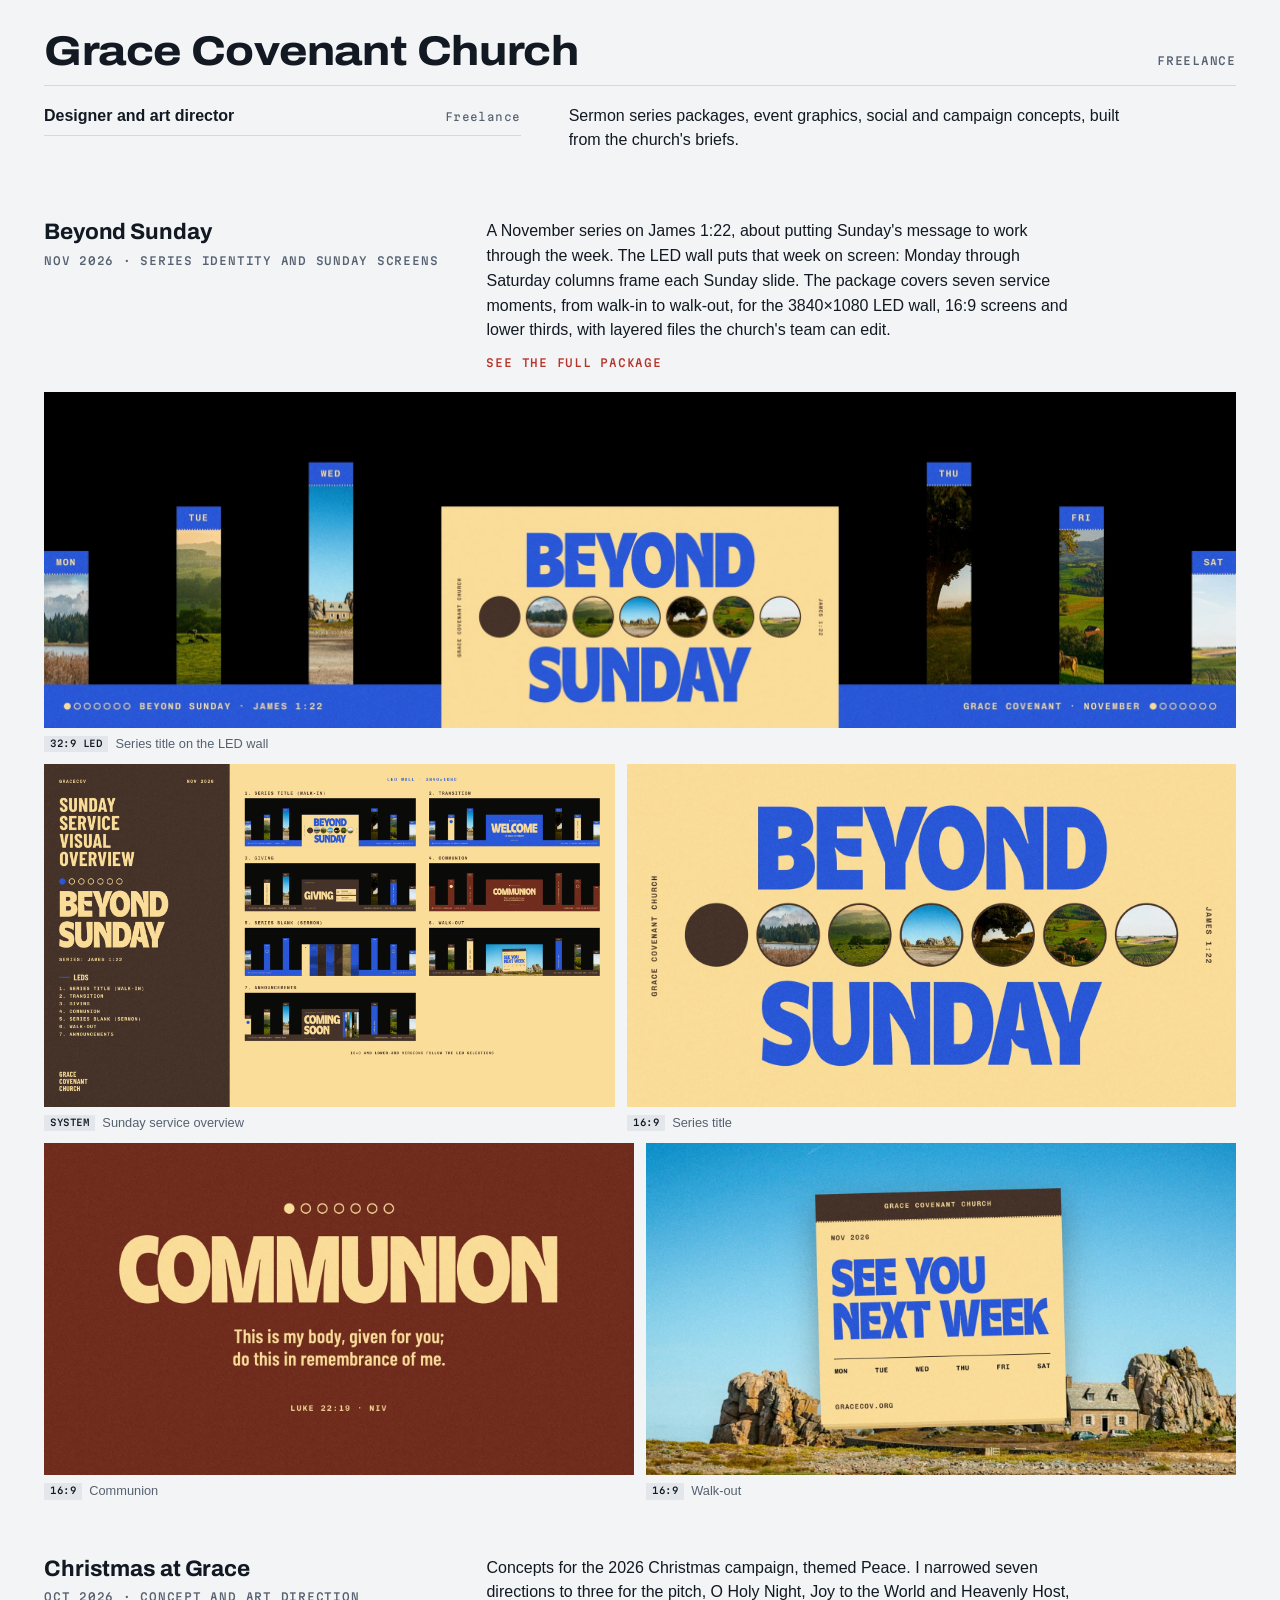
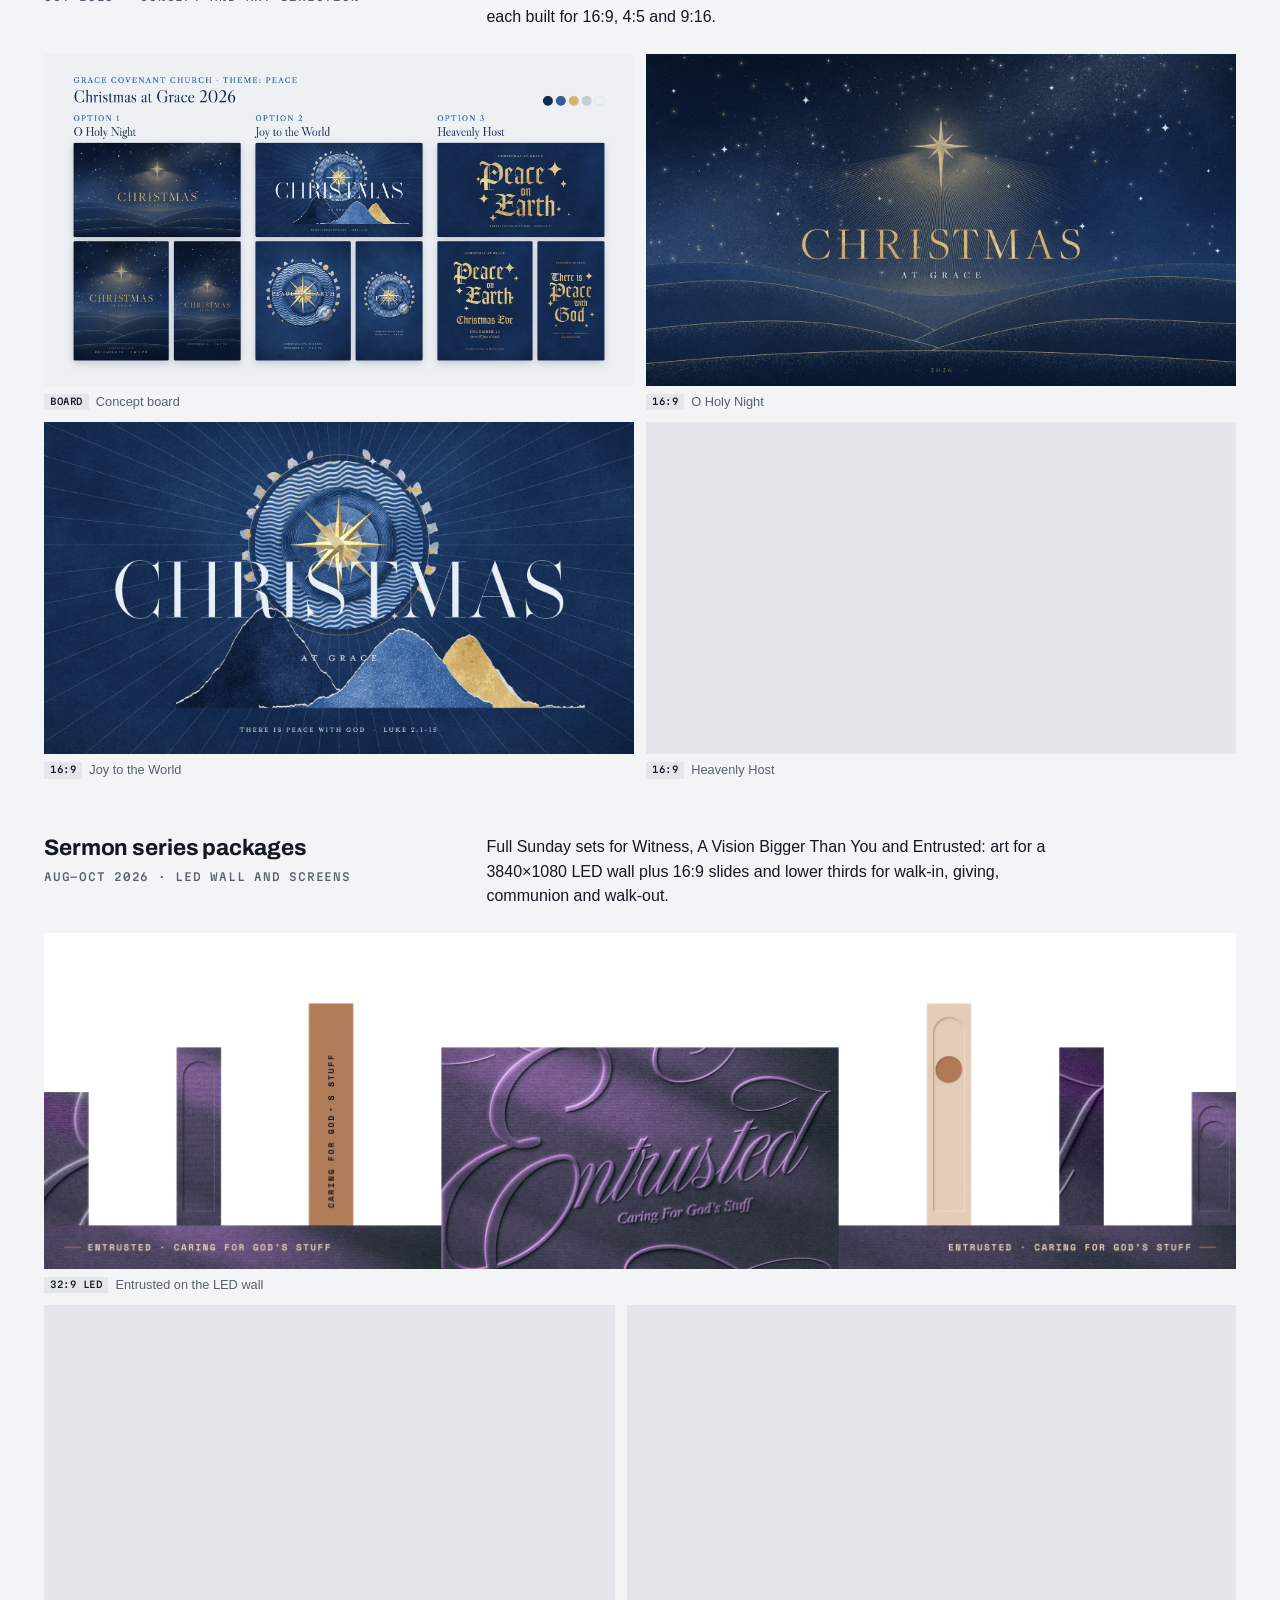
==== commit 6a49dc3e: "Fix facts, the phone header, tap targets and load weight - Take the Vegas R32 test graphic off Ranch" ====
--- a/index.html
+++ b/index.html
@@ -11,6 +11,11 @@
 <meta property="og:image:width" content="1200">
 <meta property="og:image:height" content="627">
 <meta name="twitter:card" content="summary_large_image">
+<link rel="canonical" href="https://calebgarrard-source.github.io/">
+<link rel="icon" type="image/png" sizes="32x32" href="assets/favicon-32.png">
+<link rel="apple-touch-icon" href="assets/apple-touch-icon.png">
+<meta name="theme-color" content="#f2f4f6" media="(prefers-color-scheme: light)">
+<meta name="theme-color" content="#0e1319" media="(prefers-color-scheme: dark)">
 <style>:root{color-scheme:light;padding-top:env(safe-area-inset-top,0px);padding-bottom:env(safe-area-inset-bottom,0px)}body{margin:0;font:14px/1.4 -apple-system,BlinkMacSystemFont,"Segoe UI",sans-serif}img{max-width:100%}[hidden]{display:none!important}</style>
 <title>Caleb Garrard</title>
 <meta name="description" content="Caleb Garrard: Texas Ranchers GM, head coach and marketing director, worship leader at In Focus Church, founder of Afterword.">
@@ -43,12 +48,12 @@
   @media (prefers-color-scheme: dark) {
     :root:not([data-theme="light"]) {
       --paper: #0e1319; --surface: #151c24; --ink: #e8ecf1; --muted: #9ba7b5;
-      --rule: #28323d; --accent: #ff6b57; --chip: #1e2731; color-scheme: dark;
+      --rule: #28323d; --accent: #e8503c; --chip: #1e2731; color-scheme: dark;
     }
   }
   :root[data-theme="dark"] {
     --paper: #0e1319; --surface: #151c24; --ink: #e8ecf1; --muted: #9ba7b5;
-    --rule: #28323d; --accent: #ff6b57; --chip: #1e2731; color-scheme: dark;
+    --rule: #28323d; --accent: #e8503c; --chip: #1e2731; color-scheme: dark;
   }
 
   *, *::before, *::after { box-sizing: border-box; }
@@ -72,8 +77,12 @@
   a { color: inherit; text-decoration-color: var(--accent); text-decoration-thickness: 1px; text-underline-offset: 3px; }
   a:hover { color: var(--accent); }
   :focus-visible { outline: 2px solid var(--accent); outline-offset: 3px; }
+  ::selection { background: var(--accent); color: var(--paper); }
+  .skip { position: absolute; left: 12px; top: -60px; z-index: 20; padding: 10px 12px; background: var(--ink); color: var(--paper); text-decoration: none; font-family: var(--mono); font-size: 0.7rem; letter-spacing: 0.07em; text-transform: uppercase; }
+  .skip:focus { top: calc(env(safe-area-inset-top, 0px) + 8px); }
+  .skip:hover { color: var(--paper); }
   h1, h2, h3, h4 { text-wrap: balance; }
-  p { text-wrap: pretty; }
+  p, dd, figcaption, .cap { text-wrap: pretty; }
 
   .label {
     font-family: var(--mono); font-size: 0.68rem; font-weight: 500;
@@ -119,7 +128,7 @@
   .proof { margin: 0; display: grid; grid-template-columns: minmax(0, 1fr); }
   .proof div {
     border-top: 1px solid var(--rule); padding: 12px 0; min-width: 0;
-    display: grid; grid-template-columns: 8.2rem minmax(0, 1fr); gap: 14px; align-items: baseline;
+    display: grid; grid-template-columns: 9.5rem minmax(0, 1fr); gap: 14px; align-items: baseline;
   }
   .proof dt {
     font-family: var(--display); font-stretch: 125%; font-weight: 800; font-size: clamp(1.6rem, 2.6vw, 2.2rem);
@@ -170,7 +179,7 @@
     display: flex; flex-wrap: wrap; align-items: baseline; justify-content: space-between;
     gap: 6px 24px; padding-bottom: 12px; border-bottom: 1px solid var(--rule);
   }
-  .org-head h3 {
+  .org-head h2, .org-head h3 {
     font-family: var(--display); font-stretch: 112%; font-weight: 760; font-size: clamp(1.6rem, 3.4vw, 2.6rem);
     line-height: 1.02; letter-spacing: -0.01em; margin: 0;
   }
@@ -184,10 +193,10 @@
     gap: 2px 16px; border-bottom: 1px solid var(--rule); padding-bottom: 7px;
   }
   .roles b { font-weight: 600; }
-  .roles span { font-family: var(--mono); font-size: 0.68rem; letter-spacing: 0.04em; color: var(--muted); font-variant-numeric: tabular-nums; }
+  .roles span { font-family: var(--mono); font-size: 0.68rem; letter-spacing: 0.04em; color: var(--muted); font-variant-numeric: tabular-nums; margin-left: auto; text-align: right; text-wrap: balance; }
   .roles.spec span { text-transform: uppercase; }
-  .links { display: flex; flex-wrap: wrap; gap: 6px 18px; margin-top: 6px; }
-  .links a { color: var(--accent); text-decoration: none; }
+  .links { display: flex; flex-wrap: wrap; gap: 8px 18px; margin-top: 2px; }
+  .links a { color: var(--accent); text-decoration: none; padding-block: 4px; }
   .links a:hover { text-decoration: underline; }
   .stats { display: grid; grid-template-columns: repeat(auto-fit, minmax(170px, 1fr)); gap: 16px 24px; margin: 26px 0 0; }
   .stats div { border-top: 2px solid var(--ink); padding-top: 10px; min-width: 0; }
@@ -197,6 +206,8 @@
   .stats dt { font-size: clamp(1.5rem, 2.6vw, 2.1rem); }
   .stats dd, .event dd { margin: 6px 0 0; font-size: 0.84rem; color: var(--muted); line-height: 1.35; }
   .source { font-size: 0.76rem; color: var(--muted); margin: 12px 0 0; }
+  .source a { display: inline-block; padding-block: 4px; margin-block: -4px; }
+  .nowrap { white-space: nowrap; }
 
   /* Projects */
   .project { margin-top: clamp(32px, 4.5vw, 56px); }
@@ -271,16 +282,25 @@
     .media.tight { --row-h: 160px; }
     .world-head, .org-intro, .project-head, .foot-grid { grid-template-columns: minmax(0, 1fr); }
   }
-  @media (max-width: 600px) {
+  @media (max-width: 720px) {
     .mark { display: none; }
     .bar nav { justify-content: flex-start; gap: 2px 14px; }
+  }
+  @media (max-width: 600px) {
     :root { --gap: 8px; }
+    .bar .wrap { padding-block: 2px; }
+    .bar nav { flex: 1; display: grid; grid-template-columns: repeat(3, auto); justify-content: space-between; gap: 8px 12px; padding-block: 2px; }
+    .bar nav a { padding-block: 6px; }
+    [id] { scroll-margin-top: 88px; }
+    .btn { padding: 10px 12px; }
+    .media { row-gap: 18px; }
   }
 </style>
 
 </head>
 <body>
 <header class="bar">
+  <a class="skip" href="#top">Skip to the work</a>
   <div class="wrap">
     <a class="mark" href="#top">Caleb Garrard</a>
     <nav class="label" aria-label="Sections">
@@ -305,16 +325,16 @@
         <div class="contact-row">
           <span class="email" id="hero-email">caleb.garrard@gmail.com</span>
           <button class="btn" type="button" id="copy-hero" data-copy="caleb.garrard@gmail.com" data-target="hero-email">Copy email</button>
-          <a class="btn" href="https://www.linkedin.com/in/caleb-garrard-7bb913140" target="_blank" rel="noopener">LinkedIn ↗</a>
+          <a class="btn" href="https://www.linkedin.com/in/caleb-garrard-7bb913140" target="_blank" rel="noopener">LinkedIn <span aria-hidden="true">↗</span></a>
         </div>
       </div>
       <dl class="proof">
-        <div><dt>1.3M+</dt><dd>Instagram views on Texas Ranchers reels, May–Oct 2026</dd></div>
+        <div><dt>1.3M+</dt><dd>Instagram views on Texas Ranchers reels, <span class="nowrap">May–Oct 2026</span></dd></div>
         <div><dt>54M</dt><dd>social impressions at the 2025 Jenius Bank Pickleball World Championships</dd></div>
         <div><dt>880K+</dt><dd>streams across six In Focus Worship releases</dd></div>
       </dl>
     </div>
-    <div class="media strip"><a class="m" href="#ranchers" style="--ar:0.5625;flex:56.2 1 calc(0.5625 * var(--row-h));max-width:calc(0.5625 * var(--row-max))"><img src="assets/ranchers-tour-recap-poster.jpg" width="720" height="1280" alt="Texas Ranchers" decoding="async"><span class="cap"><span class="fmt">9:16 reel</span>Texas Ranchers</span></a><a class="m" href="#ranchers" style="--ar:0.7500;flex:75.0 1 calc(0.7500 * var(--row-h));max-width:calc(0.7500 * var(--row-max))"><img src="assets/ranchers-tour-christian-gold.jpg" width="1080" height="1440" alt="Texas Ranchers" decoding="async"><span class="cap"><span class="fmt">3:4 feed</span>Texas Ranchers</span></a><a class="m" href="#grace-covenant" style="--ar:0.5625;flex:56.2 1 calc(0.5625 * var(--row-h));max-width:calc(0.5625 * var(--row-max))"><img src="assets/gcc-44-years-reel-poster.jpg" width="720" height="1280" alt="Grace Covenant" decoding="async"><span class="cap"><span class="fmt">9:16 reel</span>Grace Covenant</span></a><a class="m" href="#afterword" style="--ar:0.4621;flex:46.2 1 calc(0.4621 * var(--row-h));max-width:calc(0.4621 * var(--row-max))"><img src="assets/afterword-reels-screen.jpg" width="647" height="1400" alt="Afterword" decoding="async"><span class="cap"><span class="fmt">App</span>Afterword</span></a><a class="m" href="#in-focus" style="--ar:1.7778;flex:177.8 1 calc(1.7778 * var(--row-h));max-width:calc(1.7778 * var(--row-max))"><img src="assets/ifc-site-reveal-poster.jpg" width="1280" height="720" alt="In Focus Church" decoding="async"><span class="cap"><span class="fmt">16:9 film</span>In Focus Church</span></a></div>
+    <div class="media strip"><a class="m" href="#ranchers" style="--ar:0.5625;flex:56.2 1 calc(0.5625 * var(--row-h));max-width:calc(0.5625 * var(--row-max))"><img src="assets/ranchers-tour-recap-poster.jpg" width="720" height="1280" alt="" decoding="async"><span class="cap"><span class="fmt">9:16 reel</span>Texas Ranchers</span></a><a class="m" href="#ranchers" style="--ar:0.7500;flex:75.0 1 calc(0.7500 * var(--row-h));max-width:calc(0.7500 * var(--row-max))"><img src="assets/ranchers-tour-christian-gold.jpg" width="1080" height="1440" alt="" decoding="async"><span class="cap"><span class="fmt">3:4 feed</span>Texas Ranchers</span></a><a class="m" href="#grace-covenant" style="--ar:0.5625;flex:56.2 1 calc(0.5625 * var(--row-h));max-width:calc(0.5625 * var(--row-max))"><img src="assets/gcc-44-years-reel-poster.jpg" width="720" height="1280" alt="" decoding="async"><span class="cap"><span class="fmt">9:16 reel</span>Grace Covenant</span></a><a class="m" href="#afterword" style="--ar:0.4621;flex:46.2 1 calc(0.4621 * var(--row-h));max-width:calc(0.4621 * var(--row-max))"><img src="assets/afterword-reels-screen.jpg" width="647" height="1400" alt="" decoding="async"><span class="cap"><span class="fmt">App</span>Afterword</span></a><a class="m" href="#in-focus" style="--ar:1.7778;flex:177.8 1 calc(1.7778 * var(--row-h));max-width:calc(1.7778 * var(--row-max))"><img src="assets/ifc-site-reveal-poster.jpg" width="1280" height="720" alt="" decoding="async"><span class="cap"><span class="fmt">16:9 film</span>In Focus Church</span></a></div>
   </section>
 
   <!-- ===================== MATCH DAYS ===================== -->
@@ -336,7 +356,7 @@
         </ul>
         <div>
           <p>I run the roster, coach the team and lead marketing for one of MLP's founding teams. In 2026 we went 16–12, reached the quarterfinals as the 8th seed and took third at our home event, MLP Austin. I also relaunched ranchers.com in September 2026.</p>
-          <div class="links label"><a href="https://ranchers.com" target="_blank" rel="noopener">ranchers.com ↗</a></div>
+          <div class="links label"><a href="https://ranchers.com" target="_blank" rel="noopener">ranchers.com <span aria-hidden="true">↗</span></a></div>
         </div>
       </div>
       <dl class="stats">
@@ -355,7 +375,7 @@
             <p class="credit">Photos and footage: PPA Tour.</p>
           </div>
         </div>
-        <div class="media"><figure class="m" style="--ar:0.5625;flex:56.2 1 calc(0.5625 * var(--row-h));max-width:calc(0.5625 * var(--row-max))"><video src="assets/ranchers-tour-recap.mp4" poster="assets/ranchers-tour-recap-poster.jpg" width="720" height="1280" controls playsinline preload="none" aria-label="Ranchers On Tour recap"></video><figcaption><span class="fmt">9:16 reel</span>Ranchers On Tour recap</figcaption></figure><figure class="m" style="--ar:0.7500;flex:75.0 1 calc(0.7500 * var(--row-h));max-width:calc(0.7500 * var(--row-max))"><button class="zoom" type="button" data-cap="Kaitlyn Christian, gold in Las Vegas" aria-label="View larger: Kaitlyn Christian, gold in Las Vegas"><img src="assets/ranchers-tour-christian-gold.jpg" width="1080" height="1440" alt="Kaitlyn Christian, gold in Las Vegas" loading="lazy" decoding="async"></button><figcaption><span class="fmt">3:4 feed</span>Kaitlyn Christian, gold in Las Vegas</figcaption></figure><figure class="m" style="--ar:0.7500;flex:75.0 1 calc(0.7500 * var(--row-h));max-width:calc(0.7500 * var(--row-max))"><button class="zoom" type="button" data-cap="Eric Oncins, gold in Virginia Beach" aria-label="View larger: Eric Oncins, gold in Virginia Beach"><img src="assets/ranchers-tour-eric-gold.jpg" width="1080" height="1440" alt="Eric Oncins, gold in Virginia Beach" loading="lazy" decoding="async"></button><figcaption><span class="fmt">3:4 feed</span>Eric Oncins, gold in Virginia Beach</figcaption></figure><figure class="m" style="--ar:0.5625;flex:56.2 1 calc(0.5625 * var(--row-h));max-width:calc(0.5625 * var(--row-max))"><button class="zoom" type="button" data-cap="Match-day schedule" aria-label="View larger: Match-day schedule"><img src="assets/ranchers-tour-oncins-r32.jpg" width="900" height="1600" alt="Match-day schedule" loading="lazy" decoding="async"></button><figcaption><span class="fmt">9:16 story</span>Match-day schedule</figcaption></figure><figure class="m" style="--ar:0.8000;flex:80.0 1 calc(0.8000 * var(--row-h));max-width:calc(0.8000 * var(--row-max))"><button class="zoom" type="button" data-cap="Semifinal poster, Arizona Open" aria-label="View larger: Semifinal poster, Arizona Open"><img src="assets/ranchers-gameday-az.jpg" width="1280" height="1600" alt="Semifinal poster, Arizona Open" loading="lazy" decoding="async"></button><figcaption><span class="fmt">4:5 poster</span>Semifinal poster, Arizona Open</figcaption></figure></div>
+        <div class="media"><figure class="m" style="--ar:0.5625;flex:56.2 1 calc(0.5625 * var(--row-h));max-width:calc(0.5625 * var(--row-max))"><video src="assets/ranchers-tour-recap.mp4" data-poster="assets/ranchers-tour-recap-poster.jpg" width="720" height="1280" controls playsinline preload="none" aria-label="Ranchers On Tour recap"></video><figcaption><span class="fmt">9:16 reel</span>Ranchers On Tour recap</figcaption></figure><figure class="m" style="--ar:0.7500;flex:75.0 1 calc(0.7500 * var(--row-h));max-width:calc(0.7500 * var(--row-max))"><button class="zoom" type="button" data-cap="Kaitlyn Christian, gold in Las Vegas" aria-label="View larger: Kaitlyn Christian, gold in Las Vegas"><img src="assets/ranchers-tour-christian-gold.jpg" width="1080" height="1440" alt="Kaitlyn Christian, gold in Las Vegas" loading="lazy" decoding="async"></button><figcaption><span class="fmt">3:4 feed</span>Kaitlyn Christian, gold in Las Vegas</figcaption></figure><figure class="m" style="--ar:0.7500;flex:75.0 1 calc(0.7500 * var(--row-h));max-width:calc(0.7500 * var(--row-max))"><button class="zoom" type="button" data-cap="Eric Oncins, gold in Virginia Beach" aria-label="View larger: Eric Oncins, gold in Virginia Beach"><img src="assets/ranchers-tour-eric-gold.jpg" width="1080" height="1440" alt="Eric Oncins, gold in Virginia Beach" loading="lazy" decoding="async"></button><figcaption><span class="fmt">3:4 feed</span>Eric Oncins, gold in Virginia Beach</figcaption></figure><figure class="m" style="--ar:0.8000;flex:80.0 1 calc(0.8000 * var(--row-h));max-width:calc(0.8000 * var(--row-max))"><button class="zoom" type="button" data-cap="Semifinal poster, Arizona Open" aria-label="View larger: Semifinal poster, Arizona Open"><img src="assets/ranchers-gameday-az.jpg" width="1280" height="1600" alt="Semifinal poster, Arizona Open" loading="lazy" decoding="async"></button><figcaption><span class="fmt">4:5 poster</span>Semifinal poster, Arizona Open</figcaption></figure></div>
       </div>
 
       <div class="project">
@@ -366,7 +386,7 @@
             <p class="credit">Footage: MLP broadcast.</p>
           </div>
         </div>
-        <div class="media big"><figure class="m" style="--ar:0.5625;flex:56.2 1 calc(0.5625 * var(--row-h));max-width:calc(0.5625 * var(--row-max))"><video src="assets/ranchers-breakdown-alw.mp4" poster="assets/ranchers-breakdown-alw-poster.jpg" width="720" height="1280" controls playsinline preload="none" aria-label="How We Beat ALW"></video><figcaption><span class="fmt">9:16</span>How We Beat ALW</figcaption></figure><figure class="m" style="--ar:1.7778;flex:177.8 1 calc(1.7778 * var(--row-h));max-width:calc(1.7778 * var(--row-max))"><button class="zoom" type="button" data-cap="YouTube cover" aria-label="View larger: YouTube cover"><img src="assets/ranchers-breakdown-alw-cover.jpg" width="1600" height="900" alt="YouTube cover" loading="lazy" decoding="async"></button><figcaption><span class="fmt">16:9</span>YouTube cover</figcaption></figure></div>
+        <div class="media big"><figure class="m" style="--ar:0.5625;flex:56.2 1 calc(0.5625 * var(--row-h));max-width:calc(0.5625 * var(--row-max))"><video src="assets/ranchers-breakdown-alw.mp4" data-poster="assets/ranchers-breakdown-alw-poster.jpg" width="720" height="1280" controls playsinline preload="none" aria-label="How We Beat ALW"></video><figcaption><span class="fmt">9:16</span>How We Beat ALW</figcaption></figure><figure class="m" style="--ar:1.7778;flex:177.8 1 calc(1.7778 * var(--row-h));max-width:calc(1.7778 * var(--row-max))"><button class="zoom" type="button" data-cap="YouTube cover" aria-label="View larger: YouTube cover"><img src="assets/ranchers-breakdown-alw-cover.jpg" width="1600" height="900" alt="YouTube cover" loading="lazy" decoding="async"></button><figcaption><span class="fmt">16:9</span>YouTube cover</figcaption></figure></div>
       </div>
 
       <div class="project">
@@ -376,7 +396,7 @@
             <p>Our home event. I led the marketing and designed the on-site signage, adapting the ticket campaign art by our content agency, Rayos, into wayfinding, store and VIP posters, flags, an entry A-frame and sidewalk decals. Ranchers reels drew 240K+ Instagram views that week, and our partner BAiO drew an estimated 40M+ brand impressions and 1,000+ sign-ups at the event.</p>
           </div>
         </div>
-        <div class="media"><figure class="m" style="--ar:0.5625;flex:56.2 1 calc(0.5625 * var(--row-h));max-width:calc(0.5625 * var(--row-max))"><video src="assets/mlp-atx-invite.mp4" poster="assets/mlp-atx-invite-poster.jpg" width="720" height="1280" controls playsinline preload="none" aria-label="Blooper invite reel"></video><figcaption><span class="fmt">9:16 reel</span>Blooper invite reel</figcaption></figure><figure class="m" style="--ar:0.7856;flex:78.6 1 calc(0.7856 * var(--row-h));max-width:calc(0.7856 * var(--row-max))"><button class="zoom" type="button" data-cap="Wayfinding poster" aria-label="View larger: Wayfinding poster"><img src="assets/mlp-atx-wayfinding.jpg" width="1257" height="1600" alt="Wayfinding poster" loading="lazy" decoding="async"></button><figcaption><span class="fmt">Print</span>Wayfinding poster</figcaption></figure><figure class="m" style="--ar:0.7856;flex:78.6 1 calc(0.7856 * var(--row-h));max-width:calc(0.7856 * var(--row-max))"><button class="zoom" type="button" data-cap="Venue poster" aria-label="View larger: Venue poster"><img src="assets/mlp-atx-poster.jpg" width="1257" height="1600" alt="Venue poster" loading="lazy" decoding="async"></button><figcaption><span class="fmt">Print</span>Venue poster</figcaption></figure><figure class="m" style="--ar:0.7778;flex:77.8 1 calc(0.7778 * var(--row-h));max-width:calc(0.7778 * var(--row-max))"><button class="zoom" type="button" data-cap="Signage key" aria-label="View larger: Signage key"><img src="assets/mlp-atx-signage-key.jpg" width="1400" height="1800" alt="Signage key" loading="lazy" decoding="async"></button><figcaption><span class="fmt">Print</span>Signage key</figcaption></figure></div>
+        <div class="media"><figure class="m" style="--ar:0.5625;flex:56.2 1 calc(0.5625 * var(--row-h));max-width:calc(0.5625 * var(--row-max))"><video src="assets/mlp-atx-invite.mp4" data-poster="assets/mlp-atx-invite-poster.jpg" width="720" height="1280" controls playsinline preload="none" aria-label="Blooper invite reel"></video><figcaption><span class="fmt">9:16 reel</span>Blooper invite reel</figcaption></figure><figure class="m" style="--ar:0.7856;flex:78.6 1 calc(0.7856 * var(--row-h));max-width:calc(0.7856 * var(--row-max))"><button class="zoom" type="button" data-cap="Wayfinding poster" aria-label="View larger: Wayfinding poster"><img src="assets/mlp-atx-wayfinding.jpg" width="1257" height="1600" alt="Wayfinding poster" loading="lazy" decoding="async"></button><figcaption><span class="fmt">Print</span>Wayfinding poster</figcaption></figure><figure class="m" style="--ar:0.7856;flex:78.6 1 calc(0.7856 * var(--row-h));max-width:calc(0.7856 * var(--row-max))"><button class="zoom" type="button" data-cap="Venue poster" aria-label="View larger: Venue poster"><img src="assets/mlp-atx-poster.jpg" width="1257" height="1600" alt="Venue poster" loading="lazy" decoding="async"></button><figcaption><span class="fmt">Print</span>Venue poster</figcaption></figure><figure class="m" style="--ar:0.7778;flex:77.8 1 calc(0.7778 * var(--row-h));max-width:calc(0.7778 * var(--row-max))"><button class="zoom" type="button" data-cap="Signage key" aria-label="View larger: Signage key"><img src="assets/mlp-atx-signage-key.jpg" width="1400" height="1800" alt="Signage key" loading="lazy" decoding="async"></button><figcaption><span class="fmt">Print</span>Signage key</figcaption></figure></div>
       </div>
 
       <div class="project">
@@ -386,7 +406,7 @@
             <p>A full launch package for the Offseason Collection: 7 reels, 2 carousels, 9 feed posts, 17 ads, 5 stories and 59 product cutouts, scheduled through November 19.</p>
           </div>
         </div>
-        <div class="media tight"><figure class="m" style="--ar:0.5625;flex:56.2 1 calc(0.5625 * var(--row-h));max-width:calc(0.5625 * var(--row-max))"><video src="assets/ranchers-merch-reel.mp4" poster="assets/ranchers-merch-reel-poster.jpg" width="720" height="1280" controls playsinline preload="none" aria-label="Offseason Collection reel"></video><figcaption><span class="fmt">9:16 reel</span>Offseason Collection reel</figcaption></figure><figure class="m" style="--ar:3.9430;flex:394.3 1 calc(3.9430 * var(--row-h));max-width:calc(3.9430 * var(--row-max))"><button class="zoom" type="button" data-cap="The seven-reel lineup" aria-label="View larger: The seven-reel lineup"><img src="assets/ranchers-merch-lineup.jpg" width="2212" height="561" alt="The seven-reel lineup" loading="lazy" decoding="async"></button><figcaption><span class="fmt">Covers</span>The seven-reel lineup</figcaption></figure></div>
+        <div class="media tight"><figure class="m" style="--ar:0.5625;flex:56.2 1 calc(0.5625 * var(--row-h));max-width:calc(0.5625 * var(--row-max))"><video src="assets/ranchers-merch-reel.mp4" data-poster="assets/ranchers-merch-reel-poster.jpg" width="720" height="1280" controls playsinline preload="none" aria-label="Offseason Collection reel"></video><figcaption><span class="fmt">9:16 reel</span>Offseason Collection reel</figcaption></figure><figure class="m" style="--ar:3.9430;flex:394.3 1 calc(3.9430 * var(--row-h));max-width:calc(3.9430 * var(--row-max))"><button class="zoom" type="button" data-cap="The seven-reel lineup" aria-label="View larger: The seven-reel lineup"><img src="assets/ranchers-merch-lineup.jpg" width="2212" height="561" alt="The seven-reel lineup" loading="lazy" decoding="async"></button><figcaption><span class="fmt">Covers</span>The seven-reel lineup</figcaption></figure></div>
       </div>
 
       <div class="project">
@@ -396,7 +416,7 @@
             <p>Weekly and season-long storytelling: the Ranchers Index and a By the Numbers recap of 2026 (37 matches, 153 games, 10 Dreambreakers, 12,224 miles, 8 events in 6 states). Plus community events, including For Her, We Rally, a breast cancer benefit on October 17, and the Texas MiLP State Championship on November 14–15.</p>
           </div>
         </div>
-        <div class="media"><figure class="m" style="--ar:0.8000;flex:80.0 1 calc(0.8000 * var(--row-h));max-width:calc(0.8000 * var(--row-max))"><button class="zoom" type="button" data-cap="2026 by the numbers" aria-label="View larger: 2026 by the numbers"><img src="assets/ranchers-by-the-numbers.jpg" width="1080" height="1350" alt="2026 by the numbers" loading="lazy" decoding="async"></button><figcaption><span class="fmt">4:5 carousel</span>2026 by the numbers</figcaption></figure><figure class="m" style="--ar:0.5625;flex:56.2 1 calc(0.5625 * var(--row-h));max-width:calc(0.5625 * var(--row-max))"><video src="assets/ranchers-index-mover.mp4" poster="assets/ranchers-index-mover-poster.jpg" width="720" height="1280" controls playsinline preload="none" aria-label="Ranchers Index, biggest mover"></video><figcaption><span class="fmt">9:16</span>Ranchers Index, biggest mover</figcaption></figure><figure class="m" style="--ar:0.8000;flex:80.0 1 calc(0.8000 * var(--row-h));max-width:calc(0.8000 * var(--row-max))"><button class="zoom" type="button" data-cap="For Her, We Rally" aria-label="View larger: For Her, We Rally"><img src="assets/ranchers-for-her.jpg" width="1080" height="1350" alt="For Her, We Rally" loading="lazy" decoding="async"></button><figcaption><span class="fmt">4:5 feed</span>For Her, We Rally</figcaption></figure><figure class="m" style="--ar:0.7500;flex:75.0 1 calc(0.7500 * var(--row-h));max-width:calc(0.7500 * var(--row-max))"><button class="zoom" type="button" data-cap="Texas MiLP State Championship" aria-label="View larger: Texas MiLP State Championship"><img src="assets/ranchers-state-champs.jpg" width="1080" height="1440" alt="Texas MiLP State Championship" loading="lazy" decoding="async"></button><figcaption><span class="fmt">3:4 feed</span>Texas MiLP State Championship</figcaption></figure></div>
+        <div class="media"><figure class="m" style="--ar:0.8000;flex:80.0 1 calc(0.8000 * var(--row-h));max-width:calc(0.8000 * var(--row-max))"><button class="zoom" type="button" data-cap="2026 by the numbers" aria-label="View larger: 2026 by the numbers"><img src="assets/ranchers-by-the-numbers.jpg" width="1080" height="1350" alt="2026 by the numbers" loading="lazy" decoding="async"></button><figcaption><span class="fmt">4:5 carousel</span>2026 by the numbers</figcaption></figure><figure class="m" style="--ar:0.5625;flex:56.2 1 calc(0.5625 * var(--row-h));max-width:calc(0.5625 * var(--row-max))"><video src="assets/ranchers-index-mover.mp4" data-poster="assets/ranchers-index-mover-poster.jpg" width="720" height="1280" controls playsinline preload="none" aria-label="Ranchers Index, biggest mover"></video><figcaption><span class="fmt">9:16</span>Ranchers Index, biggest mover</figcaption></figure><figure class="m" style="--ar:0.8000;flex:80.0 1 calc(0.8000 * var(--row-h));max-width:calc(0.8000 * var(--row-max))"><button class="zoom" type="button" data-cap="For Her, We Rally" aria-label="View larger: For Her, We Rally"><img src="assets/ranchers-for-her.jpg" width="1080" height="1350" alt="For Her, We Rally" loading="lazy" decoding="async"></button><figcaption><span class="fmt">4:5 feed</span>For Her, We Rally</figcaption></figure><figure class="m" style="--ar:0.7500;flex:75.0 1 calc(0.7500 * var(--row-h));max-width:calc(0.7500 * var(--row-max))"><button class="zoom" type="button" data-cap="Texas MiLP State Championship" aria-label="View larger: Texas MiLP State Championship"><img src="assets/ranchers-state-champs.jpg" width="1080" height="1440" alt="Texas MiLP State Championship" loading="lazy" decoding="async"></button><figcaption><span class="fmt">3:4 feed</span>Texas MiLP State Championship</figcaption></figure></div>
       </div>
     </article>
 
@@ -411,7 +431,7 @@
         </ul>
         <div>
           <p>Tactical breakdowns of pro matches on my own accounts. Each one is my read of the match, my design and my voice: the pattern, the broadcast clips, animated court diagrams and a voiceover, published as an Instagram carousel and as one voiced video for Reels, TikTok, Shorts and X.</p>
-          <div class="links label"><a href="https://www.instagram.com/caleb_garrard/" target="_blank" rel="noopener">Instagram ↗</a><a href="https://www.tiktok.com/@calebgarrard" target="_blank" rel="noopener">TikTok ↗</a></div>
+          <div class="links label"><a href="https://www.instagram.com/caleb_garrard/" target="_blank" rel="noopener">Instagram <span aria-hidden="true">↗</span></a><a href="https://www.tiktok.com/@calebgarrard" target="_blank" rel="noopener">TikTok <span aria-hidden="true">↗</span></a><a href="https://www.youtube.com/@calebgarrard" target="_blank" rel="noopener">YouTube <span aria-hidden="true">↗</span></a><a href="https://x.com/Caleb_Garrard" target="_blank" rel="noopener">X <span aria-hidden="true">↗</span></a></div>
         </div>
       </div>
 
@@ -419,24 +439,24 @@
         <div class="project-head">
           <div><h4>Every ball to Jorja? Who the Shock hit to, twice</h4><span class="label when">Nov 11, 2026 · MLP women's doubles, Mid-Season final and Finals</span></div>
           <div>
-            <p>Everyone said Anna Leigh Waters got frozen out of the MLP Mid-Season final, so I counted every shot of that women's doubles game and of the rematch in the MLP Finals: 1,039 shots. In the Mid-Season final, 189 of the St. Louis Shock's 236 shots after the serve went to Jorja Johnson, she ended 13 rallies with an error and the Shock won 11-6. In the Finals the Shock went back to the same plan, 156 of 219, but she ended 5 rallies with an error and the 5s won 11-9. A twelve-slide carousel with shot counts, charts of where every ball landed, heat maps and broadcast clips.</p>
+            <p>Everyone said Anna Leigh Waters got frozen out of the MLP Mid-Season final, so I counted every shot of that women's doubles game and of the rematch in the MLP Finals: 1,039 shots. In the Mid-Season final, 189 of the St. Louis Shock's 236 shots after the serve went to Jorja Johnson. She ended 13 rallies with an error, and the Shock won 11-6. In the Finals the Shock went back to the same plan, 156 of 219, but she ended 5 rallies with an error and the 5s won 11-9. A twelve-slide carousel, posted as ten on Instagram, with shot counts, charts of where every ball landed, heat maps and broadcast clips, and a 96-second voiced video.</p>
             <p class="credit">Footage: MLP broadcast. Every shot counted by hand from the broadcast.</p>
-            <div class="links label"><a href="https://www.instagram.com/caleb_garrard/" target="_blank" rel="noopener">Instagram ↗</a></div>
-          </div>
-        </div>
-        <div class="media"><figure class="m" style="--ar:0.8000;flex:80.0 1 calc(0.8000 * var(--row-h));max-width:calc(0.8000 * var(--row-max))"><button class="zoom" type="button" data-cap="Cover" aria-label="View larger: Cover"><img src="assets/bd-shock-cover.jpg" width="1080" height="1350" alt="Cover" loading="lazy" decoding="async"></button><figcaption><span class="fmt">4:5 carousel</span>Cover</figcaption></figure><figure class="m" style="--ar:0.8000;flex:80.0 1 calc(0.8000 * var(--row-h));max-width:calc(0.8000 * var(--row-max))"><video src="assets/bd-shock-count.mp4" poster="assets/bd-shock-count-poster.jpg" width="864" height="1080" controls playsinline preload="none" aria-label="Every shot after the serve, counted"></video><figcaption><span class="fmt">4:5 loop</span>Every shot after the serve, counted</figcaption></figure><figure class="m" style="--ar:0.8000;flex:80.0 1 calc(0.8000 * var(--row-h));max-width:calc(0.8000 * var(--row-max))"><button class="zoom" type="button" data-cap="Where every ball went" aria-label="View larger: Where every ball went"><img src="assets/bd-shock-chart.jpg" width="1080" height="1350" alt="Where every ball went" loading="lazy" decoding="async"></button><figcaption><span class="fmt">4:5 carousel</span>Where every ball went</figcaption></figure><figure class="m" style="--ar:0.8000;flex:80.0 1 calc(0.8000 * var(--row-h));max-width:calc(0.8000 * var(--row-max))"><video src="assets/bd-shock-finals.mp4" poster="assets/bd-shock-finals-poster.jpg" width="864" height="1080" controls playsinline preload="none" aria-label="She kept sending them back"></video><figcaption><span class="fmt">4:5 clip</span>She kept sending them back</figcaption></figure></div>
+            <div class="links label"><a href="https://www.instagram.com/p/DfnNr6zEYr6/" target="_blank" rel="noopener">Instagram post <span aria-hidden="true">↗</span></a></div>
+          </div>
+        </div>
+        <div class="media"><figure class="m" style="--ar:0.8000;flex:80.0 1 calc(0.8000 * var(--row-h));max-width:calc(0.8000 * var(--row-max))"><button class="zoom" type="button" data-cap="Cover" aria-label="View larger: Cover"><img src="assets/bd-shock-cover.jpg" width="1080" height="1350" alt="Cover" loading="lazy" decoding="async"></button><figcaption><span class="fmt">4:5 carousel</span>Cover</figcaption></figure><figure class="m" style="--ar:0.8000;flex:80.0 1 calc(0.8000 * var(--row-h));max-width:calc(0.8000 * var(--row-max))"><video src="assets/bd-shock-count.mp4" data-poster="assets/bd-shock-count-poster.jpg" width="864" height="1080" controls playsinline preload="none" aria-label="Every shot after the serve, counted"></video><figcaption><span class="fmt">4:5 loop</span>Every shot after the serve, counted</figcaption></figure><figure class="m" style="--ar:0.8000;flex:80.0 1 calc(0.8000 * var(--row-h));max-width:calc(0.8000 * var(--row-max))"><button class="zoom" type="button" data-cap="Where every ball went" aria-label="View larger: Where every ball went"><img src="assets/bd-shock-chart.jpg" width="1080" height="1350" alt="Where every ball went" loading="lazy" decoding="async"></button><figcaption><span class="fmt">4:5 carousel</span>Where every ball went</figcaption></figure><figure class="m" style="--ar:0.8000;flex:80.0 1 calc(0.8000 * var(--row-h));max-width:calc(0.8000 * var(--row-max))"><video src="assets/bd-shock-finals.mp4" data-poster="assets/bd-shock-finals-poster.jpg" width="864" height="1080" controls playsinline preload="none" aria-label="She kept sending them back"></video><figcaption><span class="fmt">4:5 clip</span>She kept sending them back</figcaption></figure></div>
       </div>
 
       <div class="project">
         <div class="project-head">
           <div><h4>One shift flipped the Worlds final</h4><span class="label when">Nov 9, 2026 · Men's doubles final, World Championships</span></div>
           <div>
-            <p>JW Johnson and Tama Shimabukuro lost the first two games of the men's doubles final to Christian Alshon and Andrei Daescu, then won the next three. The breakdown shows what changed from game 3 on: relatively dead, shallow dinks, many of them to Christian's backhand, which are hard to attack and fed JW's and Tama's counters. Published the morning after the final as a ten-slide carousel, an 89-second voiced video and a talking-head reel.</p>
+            <p>JW Johnson and Tama Shimabukuro lost the first two games of the men's doubles final to Christian Alshon and Andrei Daescu, then won the next three. The breakdown shows what changed from game 3 on: relatively dead, shallow dinks, many of them to Christian's backhand, which are hard to attack and fed JW's and Tama's counters. Published the morning after the final as a ten-slide carousel and an 89-second voiced video, followed by a talking-head reel.</p>
             <p class="credit">Footage: PPA Tour broadcast.</p>
-            <div class="links label"><a href="https://www.instagram.com/p/DfhjRi1AJQ4/" target="_blank" rel="noopener">Instagram post ↗</a></div>
-          </div>
-        </div>
-        <div class="media"><figure class="m" style="--ar:0.5625;flex:56.2 1 calc(0.5625 * var(--row-h));max-width:calc(0.5625 * var(--row-max))"><video src="assets/bd-worlds-video.mp4" poster="assets/bd-worlds-video-poster.jpg" width="720" height="1280" controls playsinline preload="none" aria-label="The full breakdown, with voiceover"></video><figcaption><span class="fmt">9:16</span>The full breakdown, with voiceover</figcaption></figure><figure class="m" style="--ar:0.5625;flex:56.2 1 calc(0.5625 * var(--row-h));max-width:calc(0.5625 * var(--row-max))"><video src="assets/bd-worlds-talking.mp4" poster="assets/bd-worlds-talking-poster.jpg" width="720" height="1280" controls playsinline preload="none" aria-label="Talking-head version"></video><figcaption><span class="fmt">9:16 reel</span>Talking-head version</figcaption></figure><figure class="m" style="--ar:0.8000;flex:80.0 1 calc(0.8000 * var(--row-h));max-width:calc(0.8000 * var(--row-max))"><button class="zoom" type="button" data-cap="The shift, games 1–2 against games 3–5" aria-label="View larger: The shift, games 1–2 against games 3–5"><img src="assets/bd-worlds-shift.jpg" width="1080" height="1350" alt="The shift, games 1–2 against games 3–5" loading="lazy" decoding="async"></button><figcaption><span class="fmt">4:5 carousel</span>The shift, games 1–2 against games 3–5</figcaption></figure><figure class="m" style="--ar:0.8000;flex:80.0 1 calc(0.8000 * var(--row-h));max-width:calc(0.8000 * var(--row-max))"><video src="assets/bd-worlds-why.mp4" poster="assets/bd-worlds-why-poster.jpg" width="864" height="1080" controls playsinline preload="none" aria-label="Animated diagram: why it works"></video><figcaption><span class="fmt">4:5 loop</span>Animated diagram: why it works</figcaption></figure><figure class="m" style="--ar:0.8000;flex:80.0 1 calc(0.8000 * var(--row-h));max-width:calc(0.8000 * var(--row-max))"><button class="zoom" type="button" data-cap="Recap" aria-label="View larger: Recap"><img src="assets/bd-worlds-recap.jpg" width="1080" height="1350" alt="Recap" loading="lazy" decoding="async"></button><figcaption><span class="fmt">4:5 carousel</span>Recap</figcaption></figure></div>
+            <div class="links label"><a href="https://www.instagram.com/p/DfhjRi1AJQ4/" target="_blank" rel="noopener">Instagram post <span aria-hidden="true">↗</span></a></div>
+          </div>
+        </div>
+        <div class="media"><figure class="m" style="--ar:0.5625;flex:56.2 1 calc(0.5625 * var(--row-h));max-width:calc(0.5625 * var(--row-max))"><video src="assets/bd-worlds-video.mp4" data-poster="assets/bd-worlds-video-poster.jpg" width="720" height="1280" controls playsinline preload="none" aria-label="The full breakdown, with voiceover"></video><figcaption><span class="fmt">9:16</span>The full breakdown, with voiceover</figcaption></figure><figure class="m" style="--ar:0.5625;flex:56.2 1 calc(0.5625 * var(--row-h));max-width:calc(0.5625 * var(--row-max))"><video src="assets/bd-worlds-talking.mp4" data-poster="assets/bd-worlds-talking-poster.jpg" width="720" height="1280" controls playsinline preload="none" aria-label="Talking-head version"></video><figcaption><span class="fmt">9:16 reel</span>Talking-head version</figcaption></figure><figure class="m" style="--ar:0.8000;flex:80.0 1 calc(0.8000 * var(--row-h));max-width:calc(0.8000 * var(--row-max))"><button class="zoom" type="button" data-cap="The shift, games 1–2 against games 3–5" aria-label="View larger: The shift, games 1–2 against games 3–5"><img src="assets/bd-worlds-shift.jpg" width="1080" height="1350" alt="The shift, games 1–2 against games 3–5" loading="lazy" decoding="async"></button><figcaption><span class="fmt">4:5 carousel</span>The shift, games 1–2 against games 3–5</figcaption></figure><figure class="m" style="--ar:0.8000;flex:80.0 1 calc(0.8000 * var(--row-h));max-width:calc(0.8000 * var(--row-max))"><video src="assets/bd-worlds-why.mp4" data-poster="assets/bd-worlds-why-poster.jpg" width="864" height="1080" controls playsinline preload="none" aria-label="Animated diagram: why it works"></video><figcaption><span class="fmt">4:5 loop</span>Animated diagram: why it works</figcaption></figure><figure class="m" style="--ar:0.8000;flex:80.0 1 calc(0.8000 * var(--row-h));max-width:calc(0.8000 * var(--row-max))"><button class="zoom" type="button" data-cap="Recap" aria-label="View larger: Recap"><img src="assets/bd-worlds-recap.jpg" width="1080" height="1350" alt="Recap" loading="lazy" decoding="async"></button><figcaption><span class="fmt">4:5 carousel</span>Recap</figcaption></figure></div>
       </div>
 
       <div class="project">
@@ -445,10 +465,10 @@
           <div>
             <p>At the World Championships, Rachel Rohrabacher and Christian Alshon played Elliott Schupp and Kiora Kunimoto in the mixed round of 32. The breakdown covers how they tried to neutralize him and make his movement and aggression less effective: the drop to Kiora's right foot, Christian going behind him, two hands on the counter and a slow roll at his backhand. A nine-slide carousel and a two-minute voiced video with captions that follow the voiceover.</p>
             <p class="credit">Footage: PPA Tour broadcast.</p>
-            <div class="links label"><a href="https://www.instagram.com/p/DfavmiVDaje/" target="_blank" rel="noopener">Instagram post ↗</a></div>
-          </div>
-        </div>
-        <div class="media"><figure class="m" style="--ar:0.5625;flex:56.2 1 calc(0.5625 * var(--row-h));max-width:calc(0.5625 * var(--row-max))"><video src="assets/bd-elliott-video.mp4" poster="assets/bd-elliott-video-poster.jpg" width="720" height="1280" controls playsinline preload="none" aria-label="The full breakdown, with voiceover"></video><figcaption><span class="fmt">9:16</span>The full breakdown, with voiceover</figcaption></figure><figure class="m" style="--ar:0.8000;flex:80.0 1 calc(0.8000 * var(--row-h));max-width:calc(0.8000 * var(--row-max))"><button class="zoom" type="button" data-cap="Cover" aria-label="View larger: Cover"><img src="assets/bd-elliott-cover.jpg" width="1080" height="1350" alt="Cover" loading="lazy" decoding="async"></button><figcaption><span class="fmt">4:5 carousel</span>Cover</figcaption></figure><figure class="m" style="--ar:0.8000;flex:80.0 1 calc(0.8000 * var(--row-h));max-width:calc(0.8000 * var(--row-max))"><video src="assets/bd-elliott-spot.mp4" poster="assets/bd-elliott-spot-poster.jpg" width="864" height="1080" controls playsinline preload="none" aria-label="Animated diagram: why that spot"></video><figcaption><span class="fmt">4:5 loop</span>Animated diagram: why that spot</figcaption></figure><figure class="m" style="--ar:0.8000;flex:80.0 1 calc(0.8000 * var(--row-h));max-width:calc(0.8000 * var(--row-max))"><button class="zoom" type="button" data-cap="Recap" aria-label="View larger: Recap"><img src="assets/bd-elliott-recap.jpg" width="1080" height="1350" alt="Recap" loading="lazy" decoding="async"></button><figcaption><span class="fmt">4:5 carousel</span>Recap</figcaption></figure></div>
+            <div class="links label"><a href="https://www.instagram.com/p/DfavmiVDaje/" target="_blank" rel="noopener">Instagram post <span aria-hidden="true">↗</span></a></div>
+          </div>
+        </div>
+        <div class="media"><figure class="m" style="--ar:0.5625;flex:56.2 1 calc(0.5625 * var(--row-h));max-width:calc(0.5625 * var(--row-max))"><video src="assets/bd-elliott-video.mp4" data-poster="assets/bd-elliott-video-poster.jpg" width="720" height="1280" controls playsinline preload="none" aria-label="The full breakdown, with voiceover"></video><figcaption><span class="fmt">9:16</span>The full breakdown, with voiceover</figcaption></figure><figure class="m" style="--ar:0.8000;flex:80.0 1 calc(0.8000 * var(--row-h));max-width:calc(0.8000 * var(--row-max))"><button class="zoom" type="button" data-cap="Cover" aria-label="View larger: Cover"><img src="assets/bd-elliott-cover.jpg" width="1080" height="1350" alt="Cover" loading="lazy" decoding="async"></button><figcaption><span class="fmt">4:5 carousel</span>Cover</figcaption></figure><figure class="m" style="--ar:0.8000;flex:80.0 1 calc(0.8000 * var(--row-h));max-width:calc(0.8000 * var(--row-max))"><video src="assets/bd-elliott-spot.mp4" data-poster="assets/bd-elliott-spot-poster.jpg" width="864" height="1080" controls playsinline preload="none" aria-label="Animated diagram: why that spot"></video><figcaption><span class="fmt">4:5 loop</span>Animated diagram: why that spot</figcaption></figure><figure class="m" style="--ar:0.8000;flex:80.0 1 calc(0.8000 * var(--row-h));max-width:calc(0.8000 * var(--row-max))"><button class="zoom" type="button" data-cap="Recap" aria-label="View larger: Recap"><img src="assets/bd-elliott-recap.jpg" width="1080" height="1350" alt="Recap" loading="lazy" decoding="async"></button><figcaption><span class="fmt">4:5 carousel</span>Recap</figcaption></figure></div>
       </div>
 
       <div class="project">
@@ -457,10 +477,10 @@
           <div>
             <p>I captained Europe East against Team USA at the MLP Nations Cup and saw it from the other bench: Tyra Black now steps slightly off the line and attacks good drops off the bounce, off her backhand and her forehand, instead of conceding the kitchen. An eight-slide carousel and a 56-second voiced video.</p>
             <p class="credit">Footage: MLP broadcast.</p>
-            <div class="links label"><a href="https://www.instagram.com/p/DfVl4ybHEaK/" target="_blank" rel="noopener">Instagram post ↗</a></div>
-          </div>
-        </div>
-        <div class="media"><figure class="m" style="--ar:0.5625;flex:56.2 1 calc(0.5625 * var(--row-h));max-width:calc(0.5625 * var(--row-max))"><video src="assets/bd-tyra-video.mp4" poster="assets/bd-tyra-video-poster.jpg" width="720" height="1280" controls playsinline preload="none" aria-label="The full breakdown, with voiceover"></video><figcaption><span class="fmt">9:16</span>The full breakdown, with voiceover</figcaption></figure><figure class="m" style="--ar:0.8000;flex:80.0 1 calc(0.8000 * var(--row-h));max-width:calc(0.8000 * var(--row-max))"><button class="zoom" type="button" data-cap="Cover" aria-label="View larger: Cover"><img src="assets/bd-tyra-cover.jpg" width="1080" height="1350" alt="Cover" loading="lazy" decoding="async"></button><figcaption><span class="fmt">4:5 carousel</span>Cover</figcaption></figure><figure class="m" style="--ar:0.8000;flex:80.0 1 calc(0.8000 * var(--row-h));max-width:calc(0.8000 * var(--row-max))"><video src="assets/bd-tyra-scary.mp4" poster="assets/bd-tyra-scary-poster.jpg" width="864" height="1080" controls playsinline preload="none" aria-label="Animated diagram: why it&#x27;s scary"></video><figcaption><span class="fmt">4:5 loop</span>Animated diagram: why it&#x27;s scary</figcaption></figure><figure class="m" style="--ar:0.8000;flex:80.0 1 calc(0.8000 * var(--row-h));max-width:calc(0.8000 * var(--row-max))"><button class="zoom" type="button" data-cap="Her three weapons" aria-label="View larger: Her three weapons"><img src="assets/bd-tyra-weapons.jpg" width="1080" height="1350" alt="Her three weapons" loading="lazy" decoding="async"></button><figcaption><span class="fmt">4:5 carousel</span>Her three weapons</figcaption></figure></div>
+            <div class="links label"><a href="https://www.instagram.com/p/DfVl4ybHEaK/" target="_blank" rel="noopener">Instagram post <span aria-hidden="true">↗</span></a></div>
+          </div>
+        </div>
+        <div class="media"><figure class="m" style="--ar:0.5625;flex:56.2 1 calc(0.5625 * var(--row-h));max-width:calc(0.5625 * var(--row-max))"><video src="assets/bd-tyra-video.mp4" data-poster="assets/bd-tyra-video-poster.jpg" width="720" height="1280" controls playsinline preload="none" aria-label="The full breakdown, with voiceover"></video><figcaption><span class="fmt">9:16</span>The full breakdown, with voiceover</figcaption></figure><figure class="m" style="--ar:0.8000;flex:80.0 1 calc(0.8000 * var(--row-h));max-width:calc(0.8000 * var(--row-max))"><button class="zoom" type="button" data-cap="Cover" aria-label="View larger: Cover"><img src="assets/bd-tyra-cover.jpg" width="1080" height="1350" alt="Cover" loading="lazy" decoding="async"></button><figcaption><span class="fmt">4:5 carousel</span>Cover</figcaption></figure><figure class="m" style="--ar:0.8000;flex:80.0 1 calc(0.8000 * var(--row-h));max-width:calc(0.8000 * var(--row-max))"><video src="assets/bd-tyra-scary.mp4" data-poster="assets/bd-tyra-scary-poster.jpg" width="864" height="1080" controls playsinline preload="none" aria-label="Animated diagram: why it&#x27;s scary"></video><figcaption><span class="fmt">4:5 loop</span>Animated diagram: why it&#x27;s scary</figcaption></figure><figure class="m" style="--ar:0.8000;flex:80.0 1 calc(0.8000 * var(--row-h));max-width:calc(0.8000 * var(--row-max))"><button class="zoom" type="button" data-cap="Her three weapons" aria-label="View larger: Her three weapons"><img src="assets/bd-tyra-weapons.jpg" width="1080" height="1350" alt="Her three weapons" loading="lazy" decoding="async"></button><figcaption><span class="fmt">4:5 carousel</span>Her three weapons</figcaption></figure></div>
       </div>
     </article>
 
@@ -484,9 +504,9 @@
           <dl>
             <div><dt class="lead">54M</dt><dd>impressions on official social handles</dd></div>
             <div><dt>60,000+</dt><dd>fans at Brookhaven Country Club, a record</dd></div>
-            <div><dt>70M</dt><dd>minutes viewed on Pickleballtv, a record</dd></div>
+            <div><dt>70M</dt><dd>minutes viewed on PickleballTV, a record</dd></div>
           </dl>
-          <p class="source"><a href="https://www.ppatour.com/2025-jenius-bank-pickleball-world-championships-break-attendance-participation-and-viewership-records/" target="_blank" rel="noopener">PPA Tour, Nov 19, 2025 ↗</a></p>
+          <p class="source"><a href="https://www.ppatour.com/2025-jenius-bank-pickleball-world-championships-break-attendance-participation-and-viewership-records/" target="_blank" rel="noopener">PPA Tour, Nov 19, 2025 <span aria-hidden="true">↗</span></a></p>
         </section>
         <section class="event" aria-labelledby="ev-finals">
           <span class="label when">Aug 22–24, 2025 · New York City</span>
@@ -496,7 +516,7 @@
             <div><dt>436K</dt><dd>average viewers for Finals Match 1 on CBS, MLP's most-watched match at the time</dd></div>
             <div><dt>~1.5M</dt><dd>YouTube views over the event week</dd></div>
           </dl>
-          <p class="source"><a href="https://majorleaguepickleball.co/news/major-league-pickleball-generates-robust-growth-across-all-business-areas-in-first-post-merger-season/" target="_blank" rel="noopener">MLP, Sep 16, 2025 ↗</a></p>
+          <p class="source"><a href="https://majorleaguepickleball.co/news/major-league-pickleball-generates-robust-growth-across-all-business-areas-in-first-post-merger-season/" target="_blank" rel="noopener">MLP, Sep 16, 2025 <span aria-hidden="true">↗</span></a></p>
         </section>
         <section class="event" aria-labelledby="ev-texas">
           <span class="label when">2025 · PPA Tour</span>
@@ -541,9 +561,9 @@
         <div>
           <p>I lead worship every weekend and own everything made for and from each service: series branding, service visuals, sermon uploads, clips, Shorts, Reels, YouTube and social.</p>
           <div class="links label">
-            <a href="https://infocus.church" target="_blank" rel="noopener">infocus.church ↗</a>
-            <a href="https://www.youtube.com/@infocuschurch" target="_blank" rel="noopener">YouTube ↗</a>
-            <a href="https://www.instagram.com/infocuschurch/" target="_blank" rel="noopener">Instagram ↗</a>
+            <a href="https://infocus.church" target="_blank" rel="noopener">infocus.church <span aria-hidden="true">↗</span></a>
+            <a href="https://www.youtube.com/@infocuschurch" target="_blank" rel="noopener">YouTube <span aria-hidden="true">↗</span></a>
+            <a href="https://www.instagram.com/infocuschurch/" target="_blank" rel="noopener">Instagram <span aria-hidden="true">↗</span></a>
           </div>
         </div>
       </div>
@@ -555,7 +575,7 @@
             <p>A two-tone blue brand carried through a rebuilt Squarespace site and keynote-style launch films in 16:9, 9:16 and 3:1. The new site went live October 27, 2026.</p>
           </div>
         </div>
-        <div class="media"><figure class="m" style="--ar:1.7778;flex:177.8 1 calc(1.7778 * var(--row-h));max-width:calc(1.7778 * var(--row-max))"><video src="assets/ifc-site-reveal.mp4" poster="assets/ifc-site-reveal-poster.jpg" width="1280" height="720" controls playsinline preload="none" aria-label="Website launch film"></video><figcaption><span class="fmt">16:9 film</span>Website launch film</figcaption></figure><figure class="m" style="--ar:0.4570;flex:45.7 1 calc(0.4570 * var(--row-h));max-width:calc(0.4570 * var(--row-max))"><button class="zoom" type="button" data-cap="Homepage" aria-label="View larger: Homepage"><img src="assets/ifc-site-home.jpg" width="914" height="2000" alt="Homepage" loading="lazy" decoding="async"></button><figcaption><span class="fmt">Web</span>Homepage</figcaption></figure><figure class="m" style="--ar:0.8329;flex:83.3 1 calc(0.8329 * var(--row-h));max-width:calc(0.8329 * var(--row-max))"><button class="zoom" type="button" data-cap="Share images for every page" aria-label="View larger: Share images for every page"><img src="assets/ifc-site-share-grid.jpg" width="1166" height="1400" alt="Share images for every page" loading="lazy" decoding="async"></button><figcaption><span class="fmt">Social</span>Share images for every page</figcaption></figure></div>
+        <div class="media"><figure class="m" style="--ar:1.7778;flex:177.8 1 calc(1.7778 * var(--row-h));max-width:calc(1.7778 * var(--row-max))"><video src="assets/ifc-site-reveal.mp4" data-poster="assets/ifc-site-reveal-poster.jpg" width="1280" height="720" controls playsinline preload="none" aria-label="Website launch film"></video><figcaption><span class="fmt">16:9 film</span>Website launch film</figcaption></figure><figure class="m" style="--ar:0.4570;flex:45.7 1 calc(0.4570 * var(--row-h));max-width:calc(0.4570 * var(--row-max))"><button class="zoom" type="button" data-cap="Homepage" aria-label="View larger: Homepage"><img src="assets/ifc-site-home.jpg" width="914" height="2000" alt="Homepage" loading="lazy" decoding="async"></button><figcaption><span class="fmt">Web</span>Homepage</figcaption></figure><figure class="m" style="--ar:0.8329;flex:83.3 1 calc(0.8329 * var(--row-h));max-width:calc(0.8329 * var(--row-max))"><button class="zoom" type="button" data-cap="Share images for every page" aria-label="View larger: Share images for every page"><img src="assets/ifc-site-share-grid.jpg" width="1166" height="1400" alt="Share images for every page" loading="lazy" decoding="async"></button><figcaption><span class="fmt">Social</span>Share images for every page</figcaption></figure></div>
       </div>
 
       <div class="project">
@@ -565,7 +585,7 @@
             <p>One retro pixel look across 3:1 LED slides, lower thirds, YouTube thumbnails, Instagram carousels and reels with animated captions. The weekly pipeline behind it became Afterword.</p>
           </div>
         </div>
-        <div class="media"><figure class="m" style="--ar:0.5625;flex:56.2 1 calc(0.5625 * var(--row-h));max-width:calc(0.5625 * var(--row-max))"><video src="assets/jsw-reel-hard-things.mp4" poster="assets/jsw-reel-hard-things-poster.jpg" width="720" height="1280" controls playsinline preload="none" aria-label="Week 3 reel"></video><figcaption><span class="fmt">9:16 reel</span>Week 3 reel</figcaption></figure><figure class="m" style="--ar:1.7778;flex:177.8 1 calc(1.7778 * var(--row-h));max-width:calc(1.7778 * var(--row-max))"><button class="zoom" type="button" data-cap="Series title" aria-label="View larger: Series title"><img src="assets/jsw-title.jpg" width="1600" height="900" alt="Series title" loading="lazy" decoding="async"></button><figcaption><span class="fmt">16:9</span>Series title</figcaption></figure><figure class="m" style="--ar:0.5625;flex:56.2 1 calc(0.5625 * var(--row-h));max-width:calc(0.5625 * var(--row-max))"><video src="assets/jsw-reel-treasure.mp4" poster="assets/jsw-reel-treasure-poster.jpg" width="720" height="1280" controls playsinline preload="none" aria-label="Week 2 reel"></video><figcaption><span class="fmt">9:16 reel</span>Week 2 reel</figcaption></figure><figure class="m" style="--ar:1.6332;flex:163.3 1 calc(1.6332 * var(--row-h));max-width:calc(1.6332 * var(--row-max))"><button class="zoom" type="button" data-cap="Sunday LED slides" aria-label="View larger: Sunday LED slides"><img src="assets/jsw-overview.jpg" width="1140" height="698" alt="Sunday LED slides" loading="lazy" decoding="async"></button><figcaption><span class="fmt">3:1 LED</span>Sunday LED slides</figcaption></figure><figure class="m" style="--ar:1.8018;flex:180.2 1 calc(1.8018 * var(--row-h));max-width:calc(1.8018 * var(--row-max))"><button class="zoom" type="button" data-cap="Thumbnails in the feed" aria-label="View larger: Thumbnails in the feed"><img src="assets/jsw-thumbs.jpg" width="1600" height="888" alt="Thumbnails in the feed" loading="lazy" decoding="async"></button><figcaption><span class="fmt">YouTube</span>Thumbnails in the feed</figcaption></figure></div>
+        <div class="media"><figure class="m" style="--ar:0.5625;flex:56.2 1 calc(0.5625 * var(--row-h));max-width:calc(0.5625 * var(--row-max))"><video src="assets/jsw-reel-hard-things.mp4" data-poster="assets/jsw-reel-hard-things-poster.jpg" width="720" height="1280" controls playsinline preload="none" aria-label="Week 3 reel"></video><figcaption><span class="fmt">9:16 reel</span>Week 3 reel</figcaption></figure><figure class="m" style="--ar:1.7778;flex:177.8 1 calc(1.7778 * var(--row-h));max-width:calc(1.7778 * var(--row-max))"><button class="zoom" type="button" data-cap="Series title" aria-label="View larger: Series title"><img src="assets/jsw-title.jpg" width="1600" height="900" alt="Series title" loading="lazy" decoding="async"></button><figcaption><span class="fmt">16:9</span>Series title</figcaption></figure><figure class="m" style="--ar:0.5625;flex:56.2 1 calc(0.5625 * var(--row-h));max-width:calc(0.5625 * var(--row-max))"><video src="assets/jsw-reel-treasure.mp4" data-poster="assets/jsw-reel-treasure-poster.jpg" width="720" height="1280" controls playsinline preload="none" aria-label="Week 2 reel"></video><figcaption><span class="fmt">9:16 reel</span>Week 2 reel</figcaption></figure><figure class="m" style="--ar:1.6332;flex:163.3 1 calc(1.6332 * var(--row-h));max-width:calc(1.6332 * var(--row-max))"><button class="zoom" type="button" data-cap="Sunday LED slides" aria-label="View larger: Sunday LED slides"><img src="assets/jsw-overview.jpg" width="1140" height="698" alt="Sunday LED slides" loading="lazy" decoding="async"></button><figcaption><span class="fmt">3:1 LED</span>Sunday LED slides</figcaption></figure><figure class="m" style="--ar:1.8018;flex:180.2 1 calc(1.8018 * var(--row-h));max-width:calc(1.8018 * var(--row-max))"><button class="zoom" type="button" data-cap="Thumbnails in the feed" aria-label="View larger: Thumbnails in the feed"><img src="assets/jsw-thumbs.jpg" width="1600" height="888" alt="Thumbnails in the feed" loading="lazy" decoding="async"></button><figcaption><span class="fmt">YouTube</span>Thumbnails in the feed</figcaption></figure></div>
       </div>
 
       <div class="project">
@@ -595,8 +615,8 @@
           <div>
             <p>Worship leader, songwriter and producer for In Focus Worship: six releases from 2019 to 2023 with 880K+ streams, including The Garden (This Moment with God) with Integrity Music. I also launched the Live It YouTube series and the In Focus Church Podcast.</p>
             <div class="links label">
-              <a href="https://youtube.com/playlist?list=PLVpASzij087qi9VrcoMK8pDzmhP1K-3S2" target="_blank" rel="noopener">Live It ↗</a>
-              <a href="https://www.buzzsprout.com/2658873" target="_blank" rel="noopener">Podcast ↗</a>
+              <a href="https://youtube.com/playlist?list=PLVpASzij087qi9VrcoMK8pDzmhP1K-3S2" target="_blank" rel="noopener">Live It <span aria-hidden="true">↗</span></a>
+              <a href="https://www.buzzsprout.com/2658873" target="_blank" rel="noopener">Podcast <span aria-hidden="true">↗</span></a>
             </div>
           </div>
         </div>
@@ -632,7 +652,7 @@
         <div class="project-head">
           <div><h4>Christmas at Grace</h4><span class="label when">Oct 2026 · Concept and art direction</span></div>
           <div>
-            <p>Concepts for this year's Christmas campaign, themed Peace. I narrowed seven directions to three for the pitch, O Holy Night, Joy to the World and Heavenly Host, each built for 16:9, 4:5 and 9:16.</p>
+            <p>Concepts for the 2026 Christmas campaign, themed Peace. I narrowed seven directions to three for the pitch, O Holy Night, Joy to the World and Heavenly Host, each built for 16:9, 4:5 and 9:16.</p>
           </div>
         </div>
         <div class="media"><figure class="m" style="--ar:1.7778;flex:177.8 1 calc(1.7778 * var(--row-h));max-width:calc(1.7778 * var(--row-max))"><button class="zoom" type="button" data-cap="Concept board" aria-label="View larger: Concept board"><img src="assets/gcc-christmas-board.jpg" width="2000" height="1125" alt="Concept board" loading="lazy" decoding="async"></button><figcaption><span class="fmt">Board</span>Concept board</figcaption></figure><figure class="m" style="--ar:1.7778;flex:177.8 1 calc(1.7778 * var(--row-h));max-width:calc(1.7778 * var(--row-max))"><button class="zoom" type="button" data-cap="O Holy Night" aria-label="View larger: O Holy Night"><img src="assets/gcc-christmas-holy-night.jpg" width="1600" height="900" alt="O Holy Night" loading="lazy" decoding="async"></button><figcaption><span class="fmt">16:9</span>O Holy Night</figcaption></figure><figure class="m" style="--ar:1.7778;flex:177.8 1 calc(1.7778 * var(--row-h));max-width:calc(1.7778 * var(--row-max))"><button class="zoom" type="button" data-cap="Joy to the World" aria-label="View larger: Joy to the World"><img src="assets/gcc-christmas-joy.jpg" width="1600" height="900" alt="Joy to the World" loading="lazy" decoding="async"></button><figcaption><span class="fmt">16:9</span>Joy to the World</figcaption></figure><figure class="m" style="--ar:1.7778;flex:177.8 1 calc(1.7778 * var(--row-h));max-width:calc(1.7778 * var(--row-max))"><button class="zoom" type="button" data-cap="Heavenly Host" aria-label="View larger: Heavenly Host"><img src="assets/gcc-christmas-host.jpg" width="1600" height="900" alt="Heavenly Host" loading="lazy" decoding="async"></button><figcaption><span class="fmt">16:9</span>Heavenly Host</figcaption></figure></div>
@@ -655,7 +675,7 @@
             <p>Graphics for Campus Sunday and Men's Bowling Night, prayer carousels, and 44 Years of Grace, a 55-second anniversary reel.</p>
           </div>
         </div>
-        <div class="media"><figure class="m" style="--ar:0.5625;flex:56.2 1 calc(0.5625 * var(--row-h));max-width:calc(0.5625 * var(--row-max))"><video src="assets/gcc-44-years-reel.mp4" poster="assets/gcc-44-years-reel-poster.jpg" width="720" height="1280" controls playsinline preload="none" aria-label="44 Years of Grace"></video><figcaption><span class="fmt">9:16 reel</span>44 Years of Grace</figcaption></figure><figure class="m" style="--ar:1.6913;flex:169.1 1 calc(1.6913 * var(--row-h));max-width:calc(1.6913 * var(--row-max))"><button class="zoom" type="button" data-cap="Campus Sunday" aria-label="View larger: Campus Sunday"><img src="assets/gcc-campus-sunday.jpg" width="1600" height="946" alt="Campus Sunday" loading="lazy" decoding="async"></button><figcaption><span class="fmt">Screen</span>Campus Sunday</figcaption></figure><figure class="m" style="--ar:0.7500;flex:75.0 1 calc(0.7500 * var(--row-h));max-width:calc(0.7500 * var(--row-max))"><button class="zoom" type="button" data-cap="Prayer carousel" aria-label="View larger: Prayer carousel"><img src="assets/gcc-prayer-carousel.jpg" width="810" height="1080" alt="Prayer carousel" loading="lazy" decoding="async"></button><figcaption><span class="fmt">3:4 carousel</span>Prayer carousel</figcaption></figure><figure class="m" style="--ar:1.7778;flex:177.8 1 calc(1.7778 * var(--row-h));max-width:calc(1.7778 * var(--row-max))"><button class="zoom" type="button" data-cap="Men&#x27;s Bowling Night" aria-label="View larger: Men&#x27;s Bowling Night"><img src="assets/gcc-bowling.jpg" width="1600" height="900" alt="Men&#x27;s Bowling Night" loading="lazy" decoding="async"></button><figcaption><span class="fmt">16:9</span>Men&#x27;s Bowling Night</figcaption></figure></div>
+        <div class="media"><figure class="m" style="--ar:0.5625;flex:56.2 1 calc(0.5625 * var(--row-h));max-width:calc(0.5625 * var(--row-max))"><video src="assets/gcc-44-years-reel.mp4" data-poster="assets/gcc-44-years-reel-poster.jpg" width="720" height="1280" controls playsinline preload="none" aria-label="44 Years of Grace"></video><figcaption><span class="fmt">9:16 reel</span>44 Years of Grace</figcaption></figure><figure class="m" style="--ar:1.6913;flex:169.1 1 calc(1.6913 * var(--row-h));max-width:calc(1.6913 * var(--row-max))"><button class="zoom" type="button" data-cap="Campus Sunday" aria-label="View larger: Campus Sunday"><img src="assets/gcc-campus-sunday.jpg" width="1600" height="946" alt="Campus Sunday" loading="lazy" decoding="async"></button><figcaption><span class="fmt">Screen</span>Campus Sunday</figcaption></figure><figure class="m" style="--ar:0.7500;flex:75.0 1 calc(0.7500 * var(--row-h));max-width:calc(0.7500 * var(--row-max))"><button class="zoom" type="button" data-cap="Prayer carousel" aria-label="View larger: Prayer carousel"><img src="assets/gcc-prayer-carousel.jpg" width="810" height="1080" alt="Prayer carousel" loading="lazy" decoding="async"></button><figcaption><span class="fmt">3:4 carousel</span>Prayer carousel</figcaption></figure><figure class="m" style="--ar:1.7778;flex:177.8 1 calc(1.7778 * var(--row-h));max-width:calc(1.7778 * var(--row-max))"><button class="zoom" type="button" data-cap="Men&#x27;s Bowling Night" aria-label="View larger: Men&#x27;s Bowling Night"><img src="assets/gcc-bowling.jpg" width="1600" height="900" alt="Men&#x27;s Bowling Night" loading="lazy" decoding="async"></button><figcaption><span class="fmt">16:9</span>Men&#x27;s Bowling Night</figcaption></figure></div>
       </div>
     </article>
 
@@ -695,12 +715,12 @@
           <p>Afterword turns one sermon into a church's whole week of content: screen slides, lower thirds, Instagram carousels, the YouTube package and thumbnail, reels, a podcast episode and Google posts. Nothing publishes until the church approves it.</p>
           <p>I built it inside In Focus Church's weekly workflow. In one week, a single sermon produced 74 slides and lower thirds, 3 carousels, 7 reels, a podcast episode and the full YouTube and Google package.</p>
           <div class="links label">
-            <a href="https://afterwordai.com" target="_blank" rel="noopener">afterwordai.com ↗</a>
-            <a href="https://afterwordai.com/founders" target="_blank" rel="noopener">Founders pricing ↗</a>
-          </div>
-        </div>
-      </div>
-      <div class="media"><figure class="m" style="--ar:1.7778;flex:177.8 1 calc(1.7778 * var(--row-h));max-width:calc(1.7778 * var(--row-max))"><video src="assets/afterword-walkthrough.mp4" poster="assets/afterword-walkthrough-poster.jpg" width="1280" height="720" controls playsinline preload="none" aria-label="Product walkthrough"></video><figcaption><span class="fmt">16:9</span>Product walkthrough</figcaption></figure><figure class="m" style="--ar:0.5625;flex:56.2 1 calc(0.5625 * var(--row-h));max-width:calc(0.5625 * var(--row-max))"><video src="assets/afterword-watch-me-build.mp4" poster="assets/afterword-watch-me-build-poster.jpg" width="540" height="960" controls playsinline preload="none" aria-label="Watch me build it"></video><figcaption><span class="fmt">9:16</span>Watch me build it</figcaption></figure><figure class="m" style="--ar:0.5625;flex:56.2 1 calc(0.5625 * var(--row-h));max-width:calc(0.5625 * var(--row-max))"><video src="assets/afterword-reel-revenge.mp4" poster="assets/afterword-reel-revenge-poster.jpg" width="540" height="960" controls playsinline preload="none" aria-label="A reel Afterword cut from a sermon"></video><figcaption><span class="fmt">9:16 reel</span>A reel Afterword cut from a sermon</figcaption></figure><figure class="m" style="--ar:1.7778;flex:177.8 1 calc(1.7778 * var(--row-h));max-width:calc(1.7778 * var(--row-max))"><button class="zoom" type="button" data-cap="afterwordai.com" aria-label="View larger: afterwordai.com"><img src="assets/afterword-hero.jpg" width="1600" height="900" alt="afterwordai.com" loading="lazy" decoding="async"></button><figcaption><span class="fmt">Web</span>afterwordai.com</figcaption></figure><figure class="m" style="--ar:0.4621;flex:46.2 1 calc(0.4621 * var(--row-h));max-width:calc(0.4621 * var(--row-max))"><button class="zoom" type="button" data-cap="Reel review" aria-label="View larger: Reel review"><img src="assets/afterword-reels-screen.jpg" width="647" height="1400" alt="Reel review" loading="lazy" decoding="async"></button><figcaption><span class="fmt">App</span>Reel review</figcaption></figure><figure class="m" style="--ar:0.4621;flex:46.2 1 calc(0.4621 * var(--row-h));max-width:calc(0.4621 * var(--row-max))"><button class="zoom" type="button" data-cap="Google post card" aria-label="View larger: Google post card"><img src="assets/afterword-companion.jpg" width="647" height="1400" alt="Google post card" loading="lazy" decoding="async"></button><figcaption><span class="fmt">App</span>Google post card</figcaption></figure></div>
+            <a href="https://afterwordai.com" target="_blank" rel="noopener">afterwordai.com <span aria-hidden="true">↗</span></a>
+            <a href="https://afterwordai.com/founders" target="_blank" rel="noopener">Founders pricing <span aria-hidden="true">↗</span></a>
+          </div>
+        </div>
+      </div>
+      <div class="media"><figure class="m" style="--ar:1.7778;flex:177.8 1 calc(1.7778 * var(--row-h));max-width:calc(1.7778 * var(--row-max))"><video src="assets/afterword-walkthrough.mp4" data-poster="assets/afterword-walkthrough-poster.jpg" width="1280" height="720" controls playsinline preload="none" aria-label="Product walkthrough"></video><figcaption><span class="fmt">16:9</span>Product walkthrough</figcaption></figure><figure class="m" style="--ar:0.5625;flex:56.2 1 calc(0.5625 * var(--row-h));max-width:calc(0.5625 * var(--row-max))"><video src="assets/afterword-watch-me-build.mp4" data-poster="assets/afterword-watch-me-build-poster.jpg" width="540" height="960" controls playsinline preload="none" aria-label="Watch me build it"></video><figcaption><span class="fmt">9:16</span>Watch me build it</figcaption></figure><figure class="m" style="--ar:0.5625;flex:56.2 1 calc(0.5625 * var(--row-h));max-width:calc(0.5625 * var(--row-max))"><video src="assets/afterword-reel-revenge.mp4" data-poster="assets/afterword-reel-revenge-poster.jpg" width="540" height="960" controls playsinline preload="none" aria-label="A reel Afterword cut from a sermon"></video><figcaption><span class="fmt">9:16 reel</span>A reel Afterword cut from a sermon</figcaption></figure><figure class="m" style="--ar:1.7778;flex:177.8 1 calc(1.7778 * var(--row-h));max-width:calc(1.7778 * var(--row-max))"><button class="zoom" type="button" data-cap="afterwordai.com" aria-label="View larger: afterwordai.com"><img src="assets/afterword-hero.jpg" width="1600" height="900" alt="afterwordai.com" loading="lazy" decoding="async"></button><figcaption><span class="fmt">Web</span>afterwordai.com</figcaption></figure><figure class="m" style="--ar:0.4621;flex:46.2 1 calc(0.4621 * var(--row-h));max-width:calc(0.4621 * var(--row-max))"><button class="zoom" type="button" data-cap="Reel review" aria-label="View larger: Reel review"><img src="assets/afterword-reels-screen.jpg" width="647" height="1400" alt="Reel review" loading="lazy" decoding="async"></button><figcaption><span class="fmt">App</span>Reel review</figcaption></figure><figure class="m" style="--ar:0.4621;flex:46.2 1 calc(0.4621 * var(--row-h));max-width:calc(0.4621 * var(--row-max))"><button class="zoom" type="button" data-cap="Google post card" aria-label="View larger: Google post card"><img src="assets/afterword-companion.jpg" width="647" height="1400" alt="Google post card" loading="lazy" decoding="async"></button><figcaption><span class="fmt">App</span>Google post card</figcaption></figure></div>
     </article>
 
     <article class="org" id="focus-coffee-app">
@@ -718,7 +738,7 @@
           <p>An order-ahead and rewards app for Focus Coffee, In Focus Church's coffee shop: live Square menu and ordering, phone-number punch cards, points and perks, and daily games.</p>
         </div>
       </div>
-      <div class="media"><figure class="m" style="--ar:1.7778;flex:177.8 1 calc(1.7778 * var(--row-h));max-width:calc(1.7778 * var(--row-max))"><video src="assets/focus-walkthrough.mp4" poster="assets/focus-walkthrough-poster.jpg" width="1280" height="720" controls playsinline preload="none" aria-label="App walkthrough"></video><figcaption><span class="fmt">16:9</span>App walkthrough</figcaption></figure><figure class="m" style="--ar:1.7778;flex:177.8 1 calc(1.7778 * var(--row-h));max-width:calc(1.7778 * var(--row-max))"><button class="zoom" type="button" data-cap="Home" aria-label="View larger: Home"><img src="assets/focus-frame-6.jpg" width="1600" height="900" alt="Home" loading="lazy" decoding="async"></button><figcaption><span class="fmt">App</span>Home</figcaption></figure><figure class="m" style="--ar:1.7778;flex:177.8 1 calc(1.7778 * var(--row-h));max-width:calc(1.7778 * var(--row-max))"><button class="zoom" type="button" data-cap="Daily games" aria-label="View larger: Daily games"><img src="assets/focus-frame-48.jpg" width="1600" height="900" alt="Daily games" loading="lazy" decoding="async"></button><figcaption><span class="fmt">App</span>Daily games</figcaption></figure><figure class="m" style="--ar:1.0000;flex:100.0 1 calc(1.0000 * var(--row-h));max-width:calc(1.0000 * var(--row-max))"><button class="zoom" type="button" data-cap="App icon" aria-label="View larger: App icon"><img src="assets/focus-icon.jpg" width="512" height="512" alt="App icon" loading="lazy" decoding="async"></button><figcaption><span class="fmt">Icon</span>App icon</figcaption></figure></div>
+      <div class="media"><figure class="m" style="--ar:1.7778;flex:177.8 1 calc(1.7778 * var(--row-h));max-width:calc(1.7778 * var(--row-max))"><video src="assets/focus-walkthrough.mp4" data-poster="assets/focus-walkthrough-poster.jpg" width="1280" height="720" controls playsinline preload="none" aria-label="App walkthrough"></video><figcaption><span class="fmt">16:9</span>App walkthrough</figcaption></figure><figure class="m" style="--ar:1.7778;flex:177.8 1 calc(1.7778 * var(--row-h));max-width:calc(1.7778 * var(--row-max))"><button class="zoom" type="button" data-cap="Home" aria-label="View larger: Home"><img src="assets/focus-frame-6.jpg" width="1600" height="900" alt="Home" loading="lazy" decoding="async"></button><figcaption><span class="fmt">App</span>Home</figcaption></figure><figure class="m" style="--ar:1.7778;flex:177.8 1 calc(1.7778 * var(--row-h));max-width:calc(1.7778 * var(--row-max))"><button class="zoom" type="button" data-cap="Daily games" aria-label="View larger: Daily games"><img src="assets/focus-frame-48.jpg" width="1600" height="900" alt="Daily games" loading="lazy" decoding="async"></button><figcaption><span class="fmt">App</span>Daily games</figcaption></figure><figure class="m" style="--ar:1.0000;flex:100.0 1 calc(1.0000 * var(--row-h));max-width:calc(1.0000 * var(--row-max))"><button class="zoom" type="button" data-cap="App icon" aria-label="View larger: App icon"><img src="assets/focus-icon.jpg" width="512" height="512" alt="App icon" loading="lazy" decoding="async"></button><figcaption><span class="fmt">Icon</span>App icon</figcaption></figure></div>
     </article>
 
     <article class="org" id="third-shot">
@@ -751,12 +771,12 @@
       <div class="contact-row">
         <span class="email" id="foot-email">caleb.garrard@gmail.com</span>
         <button class="btn" type="button" id="copy-foot" data-copy="caleb.garrard@gmail.com" data-target="foot-email">Copy email</button>
-        <a class="btn" href="https://www.linkedin.com/in/caleb-garrard-7bb913140" target="_blank" rel="noopener">LinkedIn ↗</a>
+        <a class="btn" href="https://www.linkedin.com/in/caleb-garrard-7bb913140" target="_blank" rel="noopener">LinkedIn <span aria-hidden="true">↗</span></a>
       </div>
       <p class="small">Evans, Georgia. Also at <a href="https://ranchers.com" target="_blank" rel="noopener">ranchers.com</a>, <a href="https://infocus.church" target="_blank" rel="noopener">infocus.church</a> and <a href="https://afterwordai.com" target="_blank" rel="noopener">afterwordai.com</a>.</p>
     </div>
   </div>
-  <p class="small credits">Ranchers photos and footage come from the PPA Tour and MLP broadcasts. Third Shot screens use sample data. Updated October 2026.</p>
+  <p class="small credits">Ranchers photos and footage come from the PPA Tour and MLP broadcasts. Third Shot screens use sample data. Updated November 2026.</p>
 </footer>
 
 <dialog id="viewer" aria-labelledby="viewer-cap">
@@ -767,14 +787,15 @@
   </div>
   <div class="viewer-stage"><img id="viewer-img" alt=""></div>
   <div class="viewer-nav">
-    <button type="button" class="vbtn" id="viewer-prev">← Previous</button>
-    <button type="button" class="vbtn" id="viewer-next">Next →</button>
+    <button type="button" class="vbtn" id="viewer-prev"><span aria-hidden="true">←</span> Previous</button>
+    <button type="button" class="vbtn" id="viewer-next">Next <span aria-hidden="true">→</span></button>
   </div>
 </dialog>
 
 <script>
   // Copy buttons: clipboard when allowed, otherwise select the address so it can be copied by hand.
   document.querySelectorAll("[data-copy]").forEach((btn) => {
+    btn.setAttribute("aria-live", "polite");
     btn.addEventListener("click", () => {
       const done = (label) => {
         btn.textContent = label;
@@ -796,6 +817,17 @@
       }
     });
   });
+
+  // Video covers load as each video comes within about a screen of view, instead of all at page load.
+  (() => {
+    const vids = document.querySelectorAll("video[data-poster]");
+    const show = (v) => { v.poster = v.dataset.poster; v.removeAttribute("data-poster"); };
+    if (!("IntersectionObserver" in window)) { vids.forEach(show); return; }
+    const io = new IntersectionObserver((entries) => {
+      entries.forEach((e) => { if (e.isIntersecting) { show(e.target); io.unobserve(e.target); } });
+    }, { rootMargin: "1200px 0px" });
+    vids.forEach((v) => io.observe(v));
+  })();
 
   // Only one video plays at a time.
   document.addEventListener("play", (e) => {
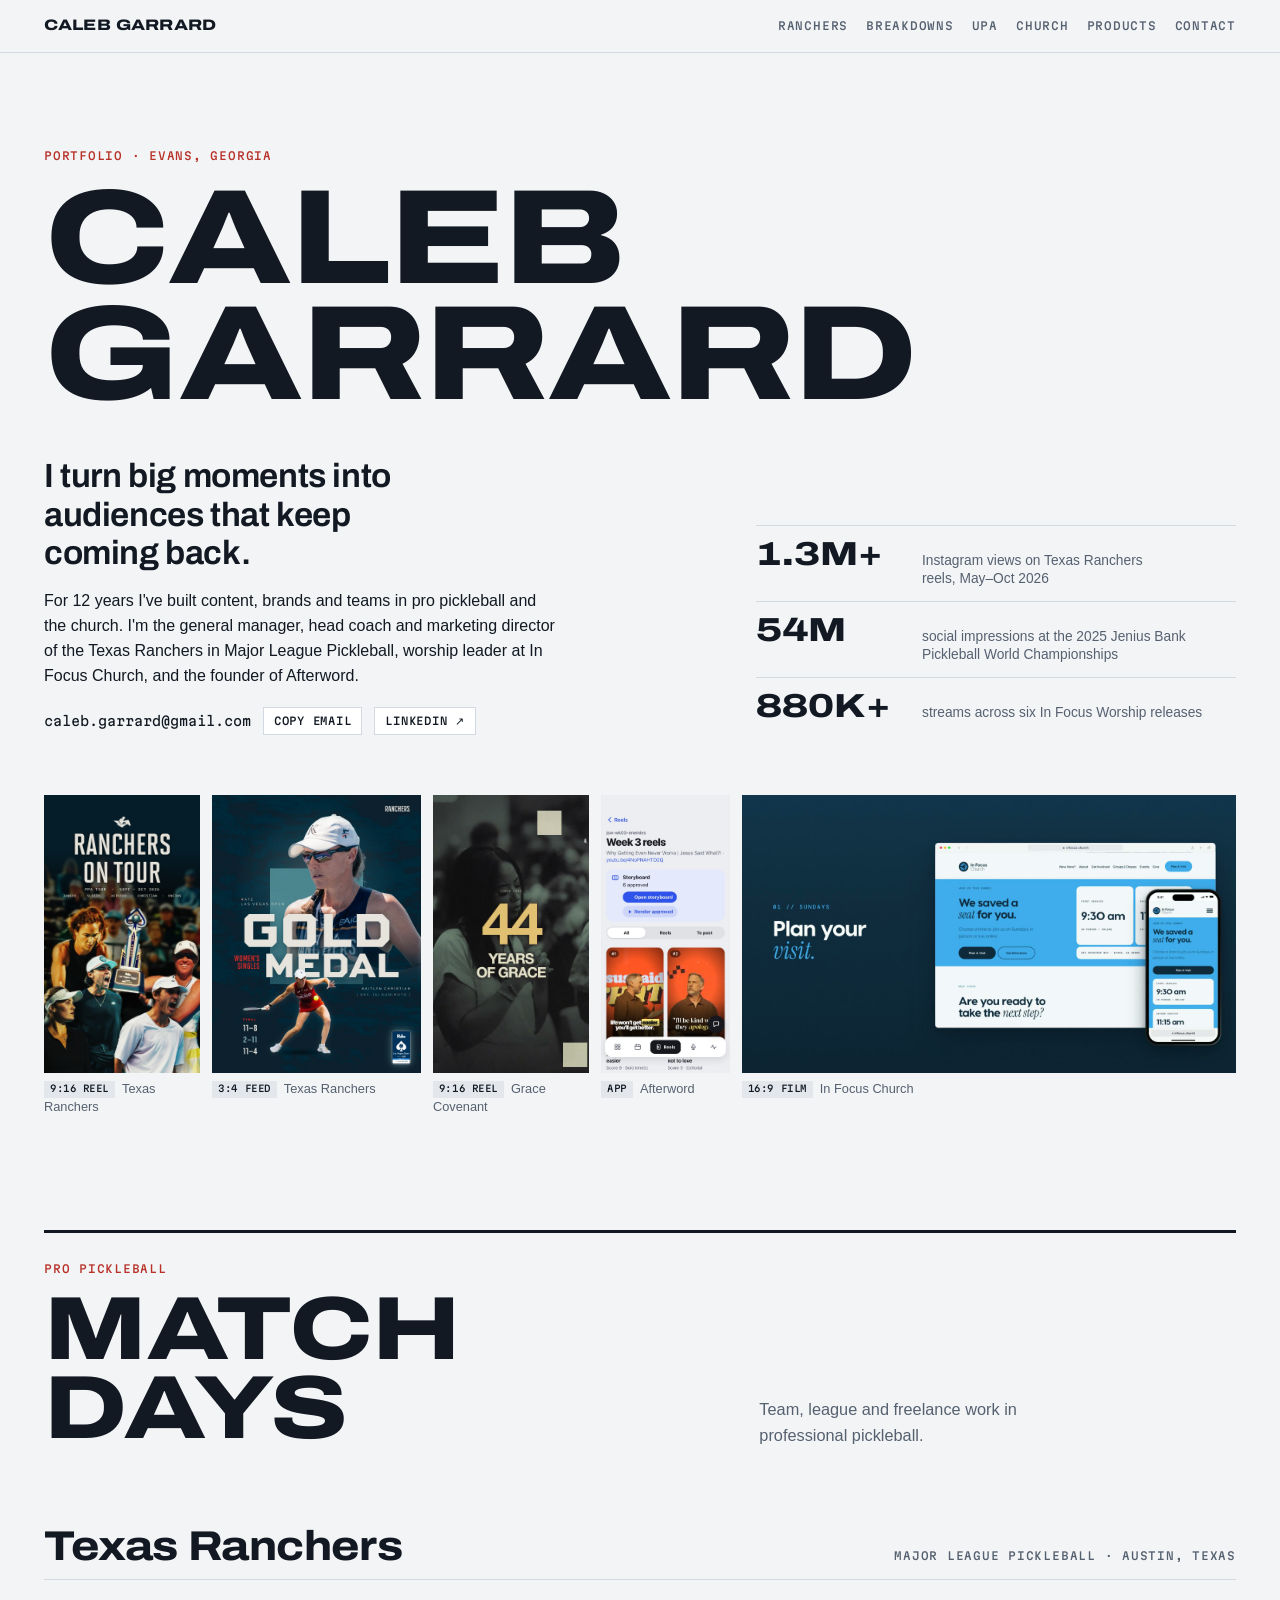
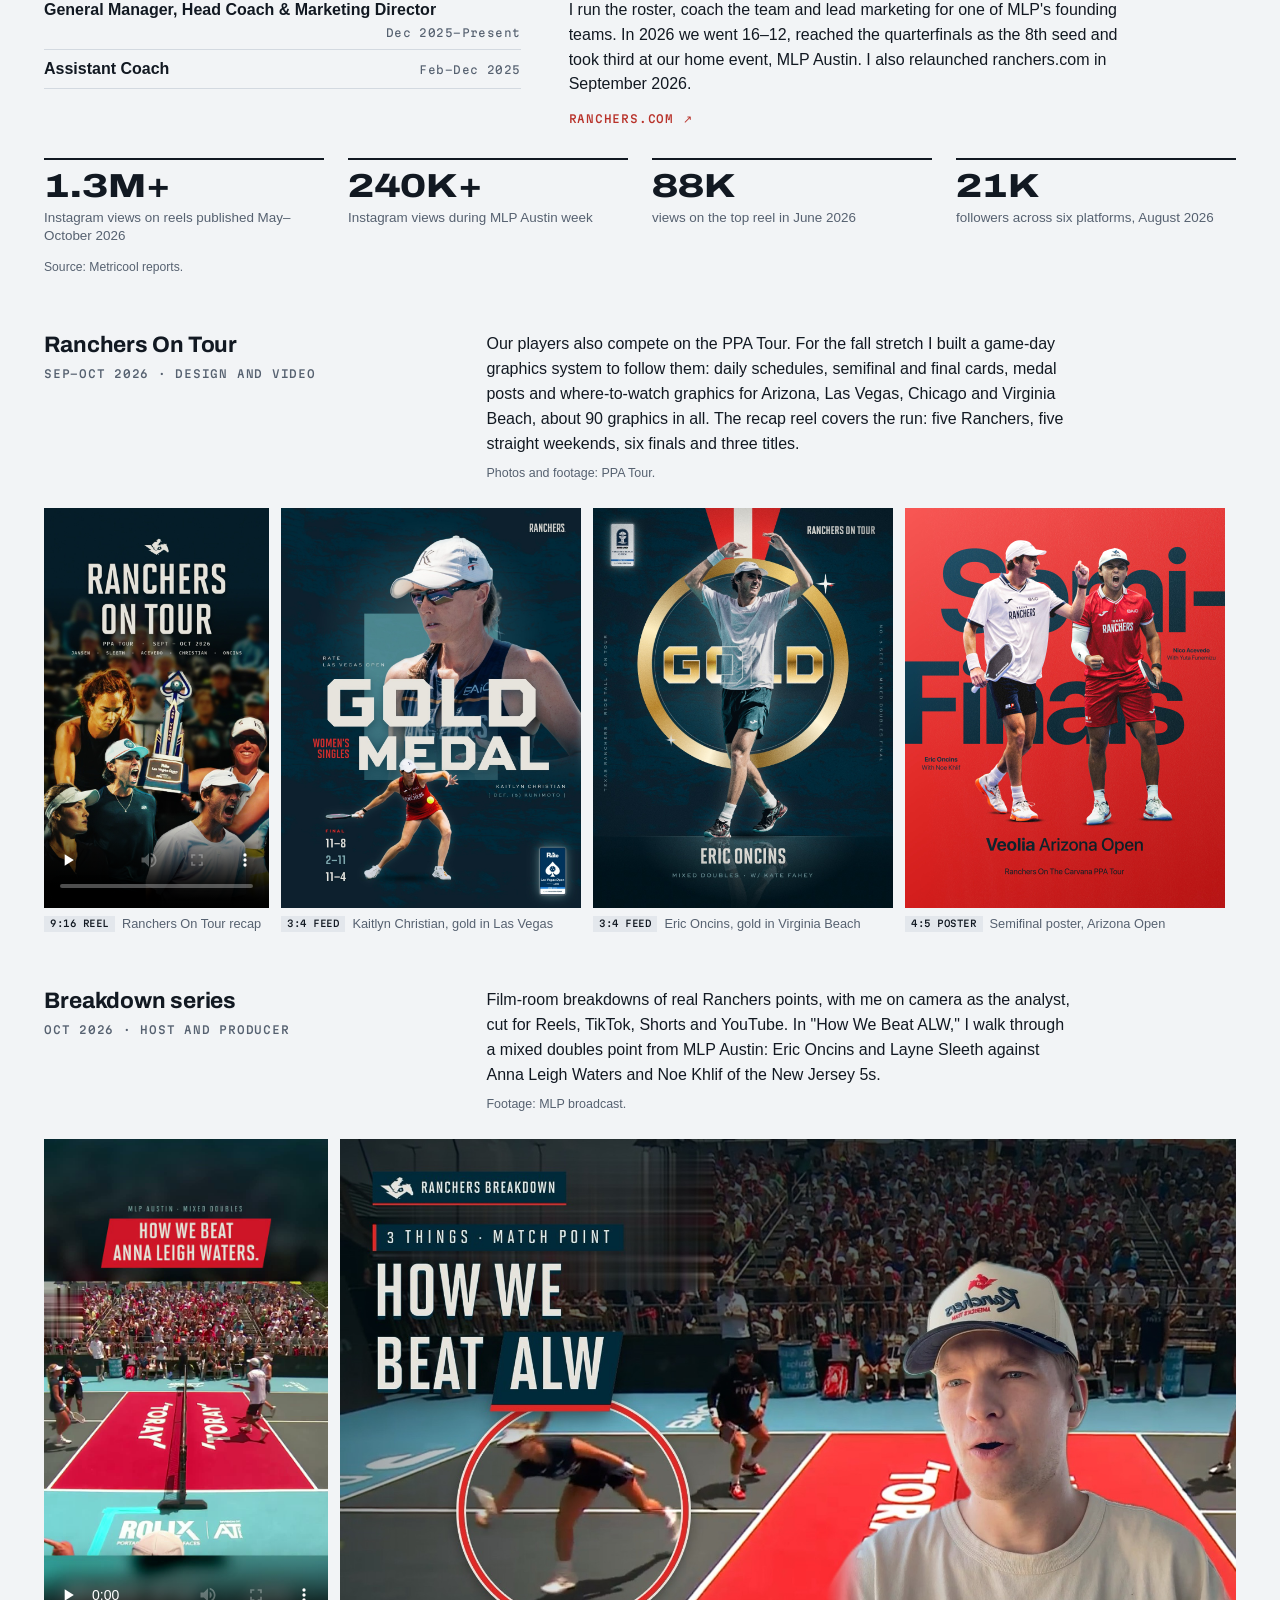
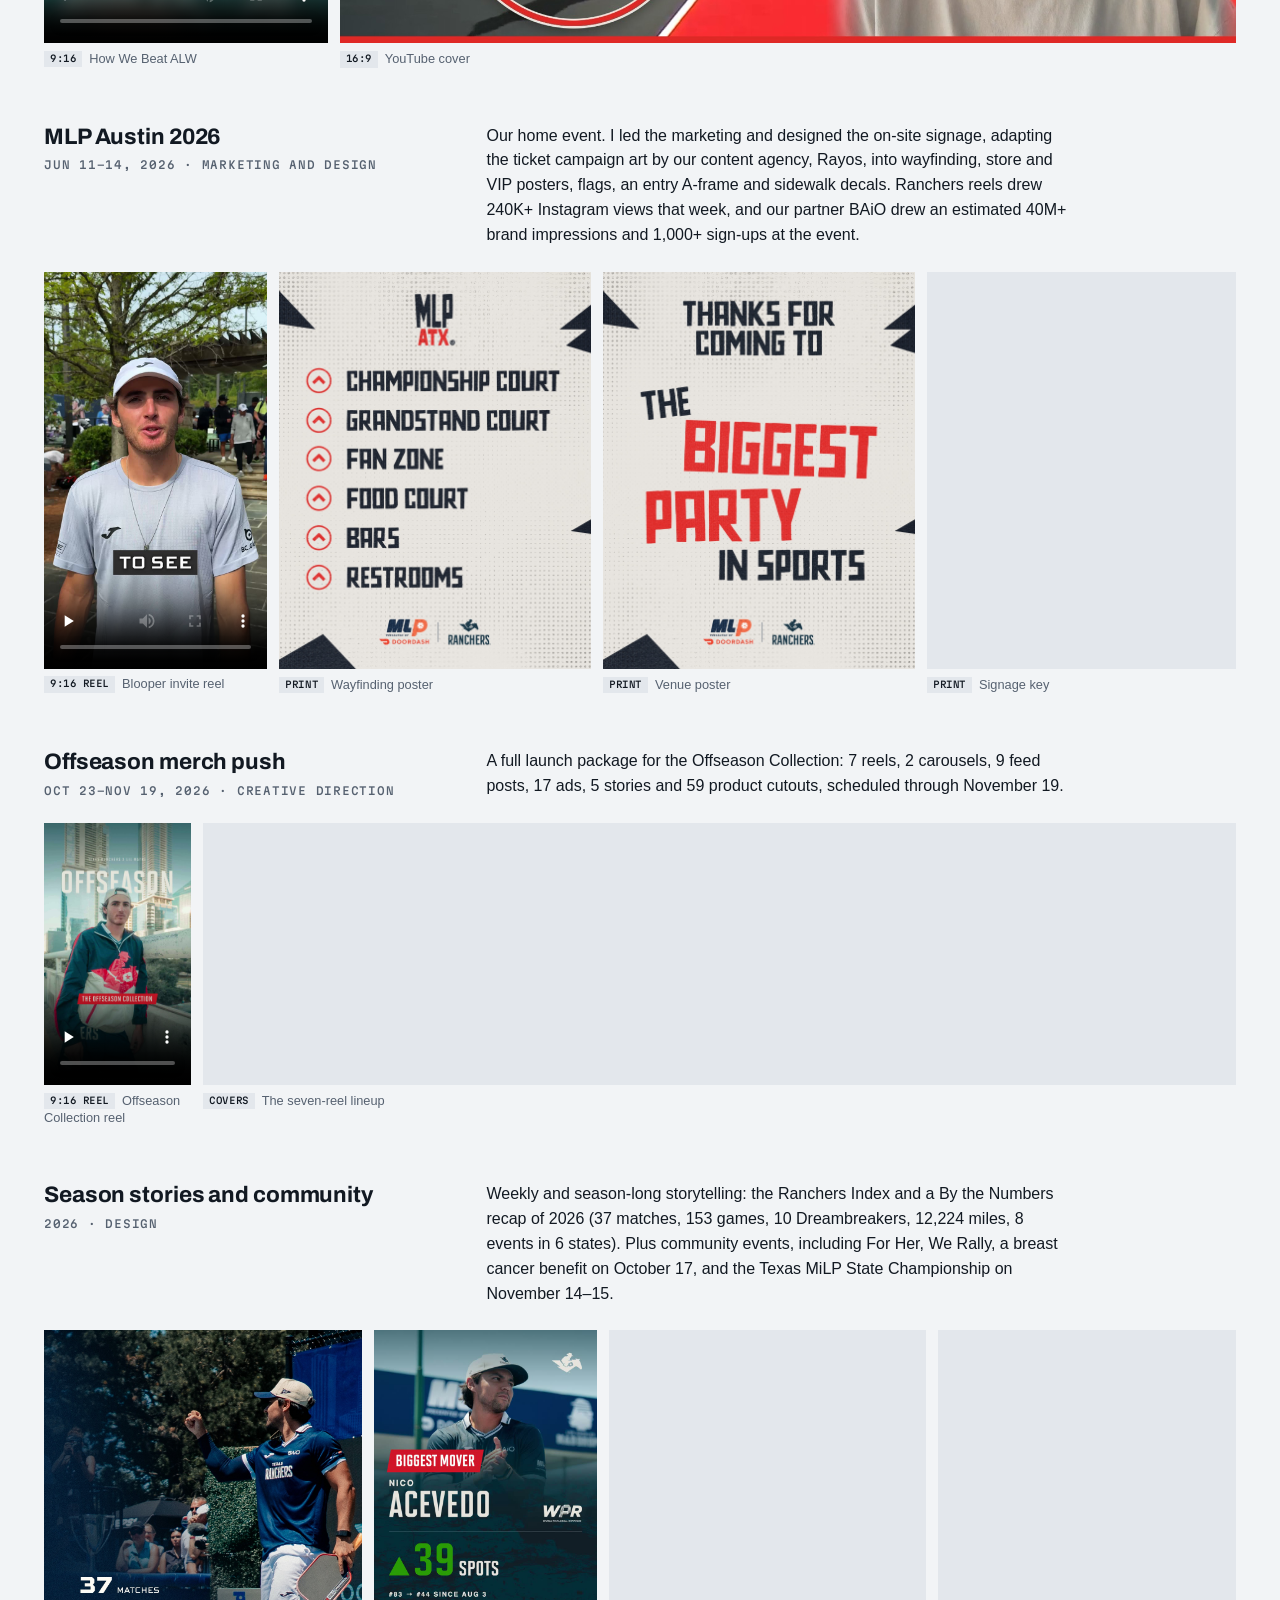
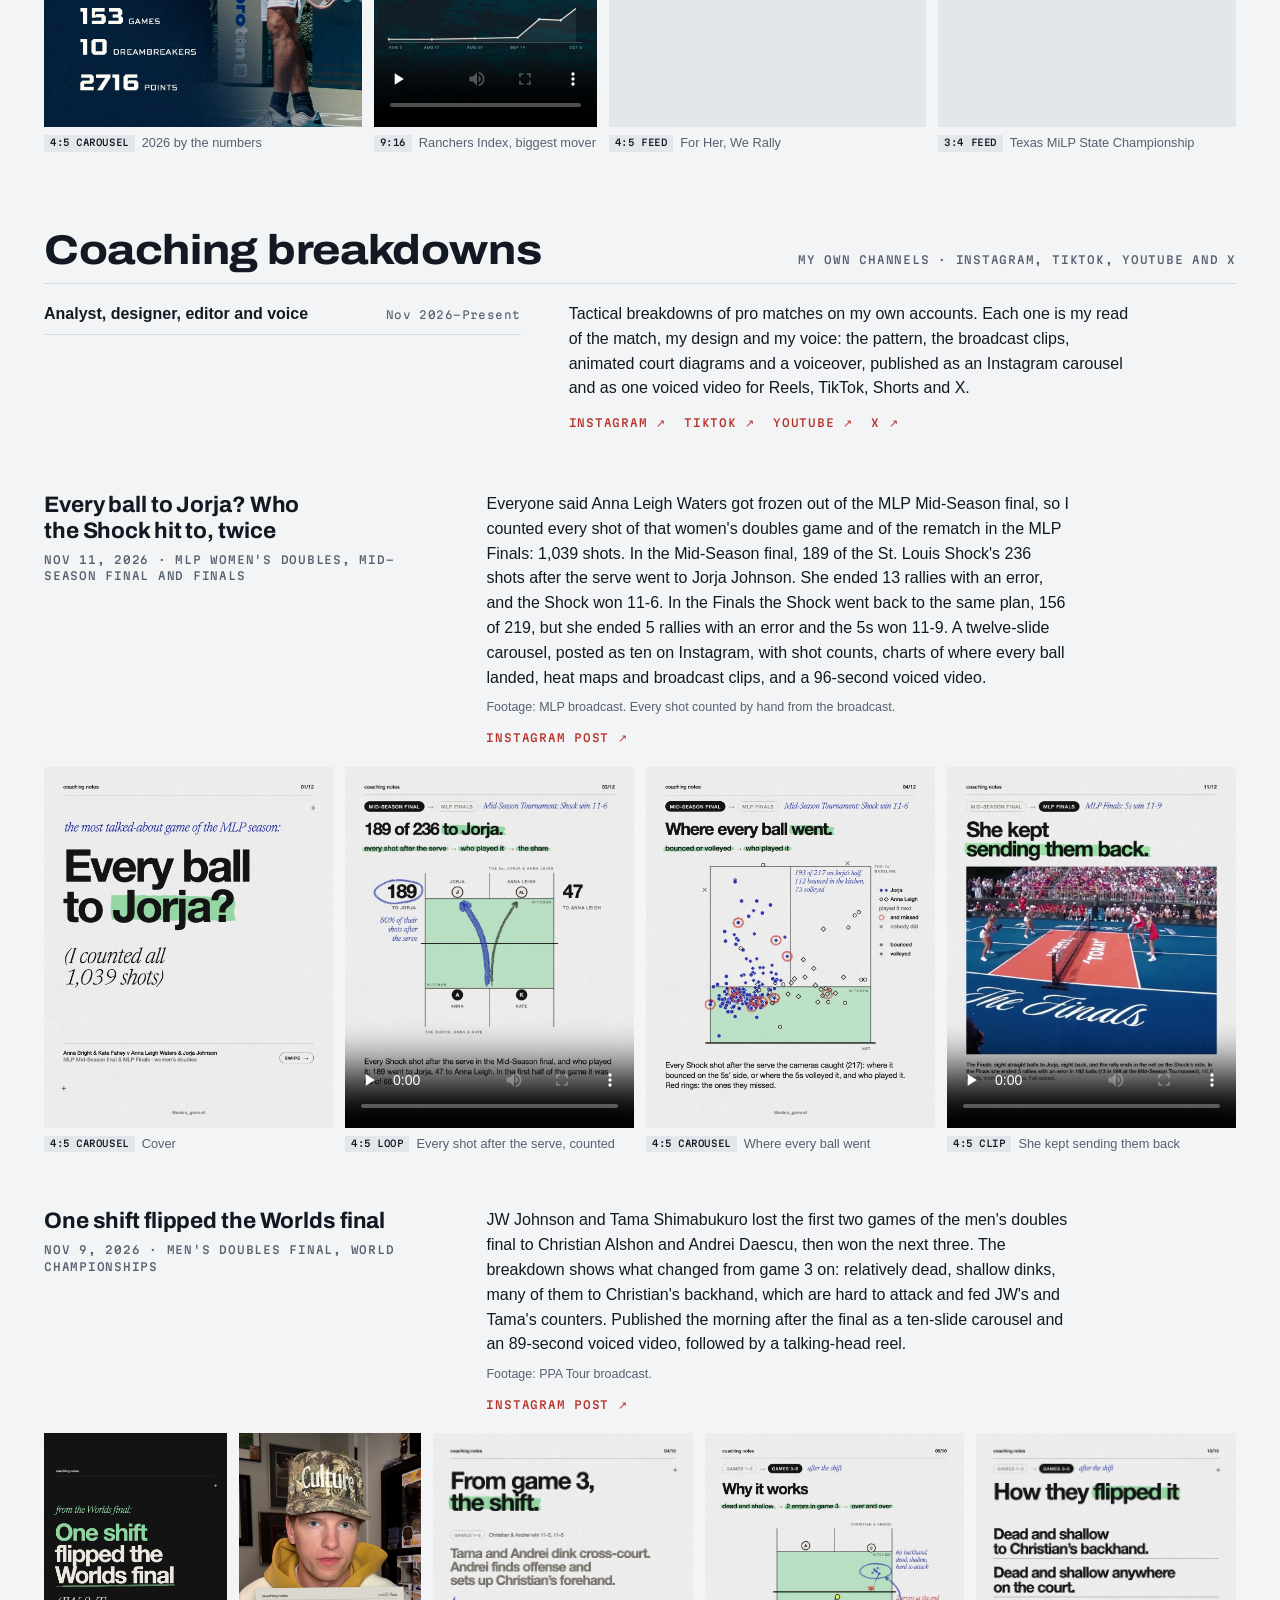
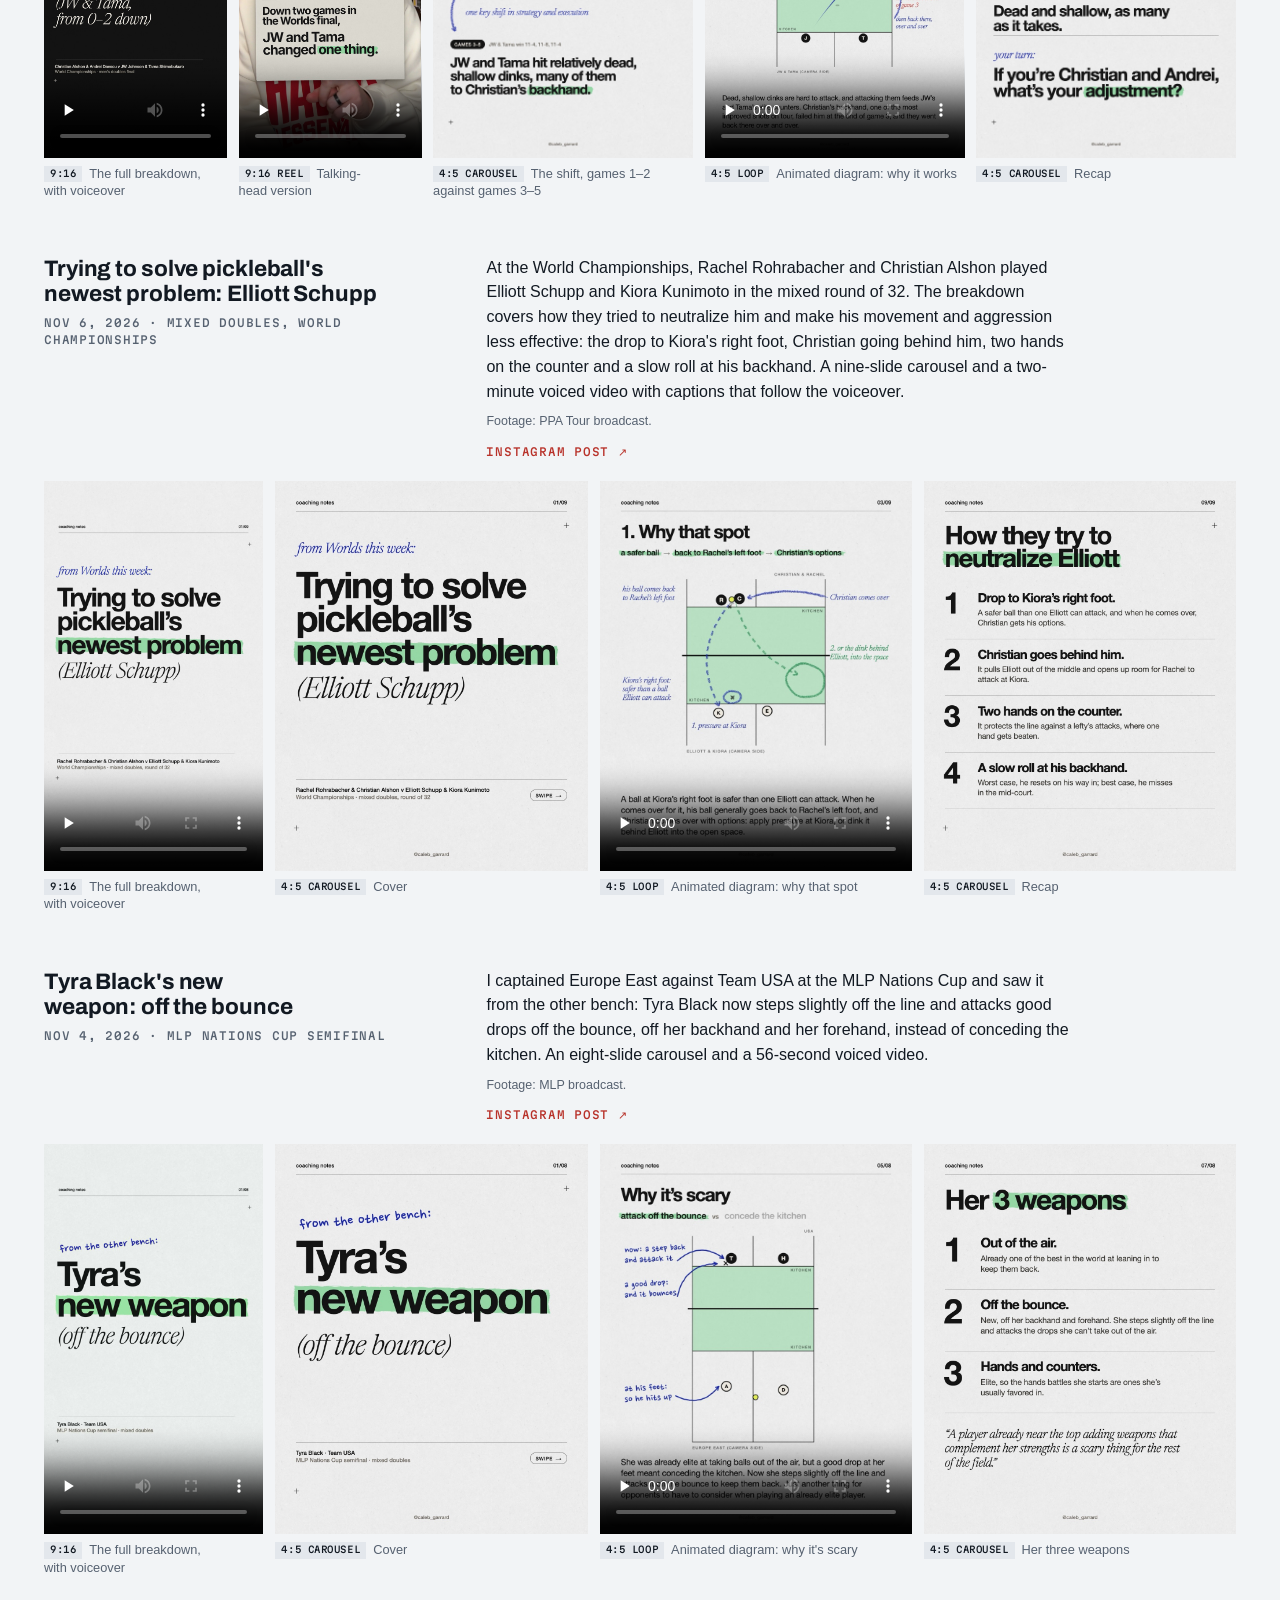
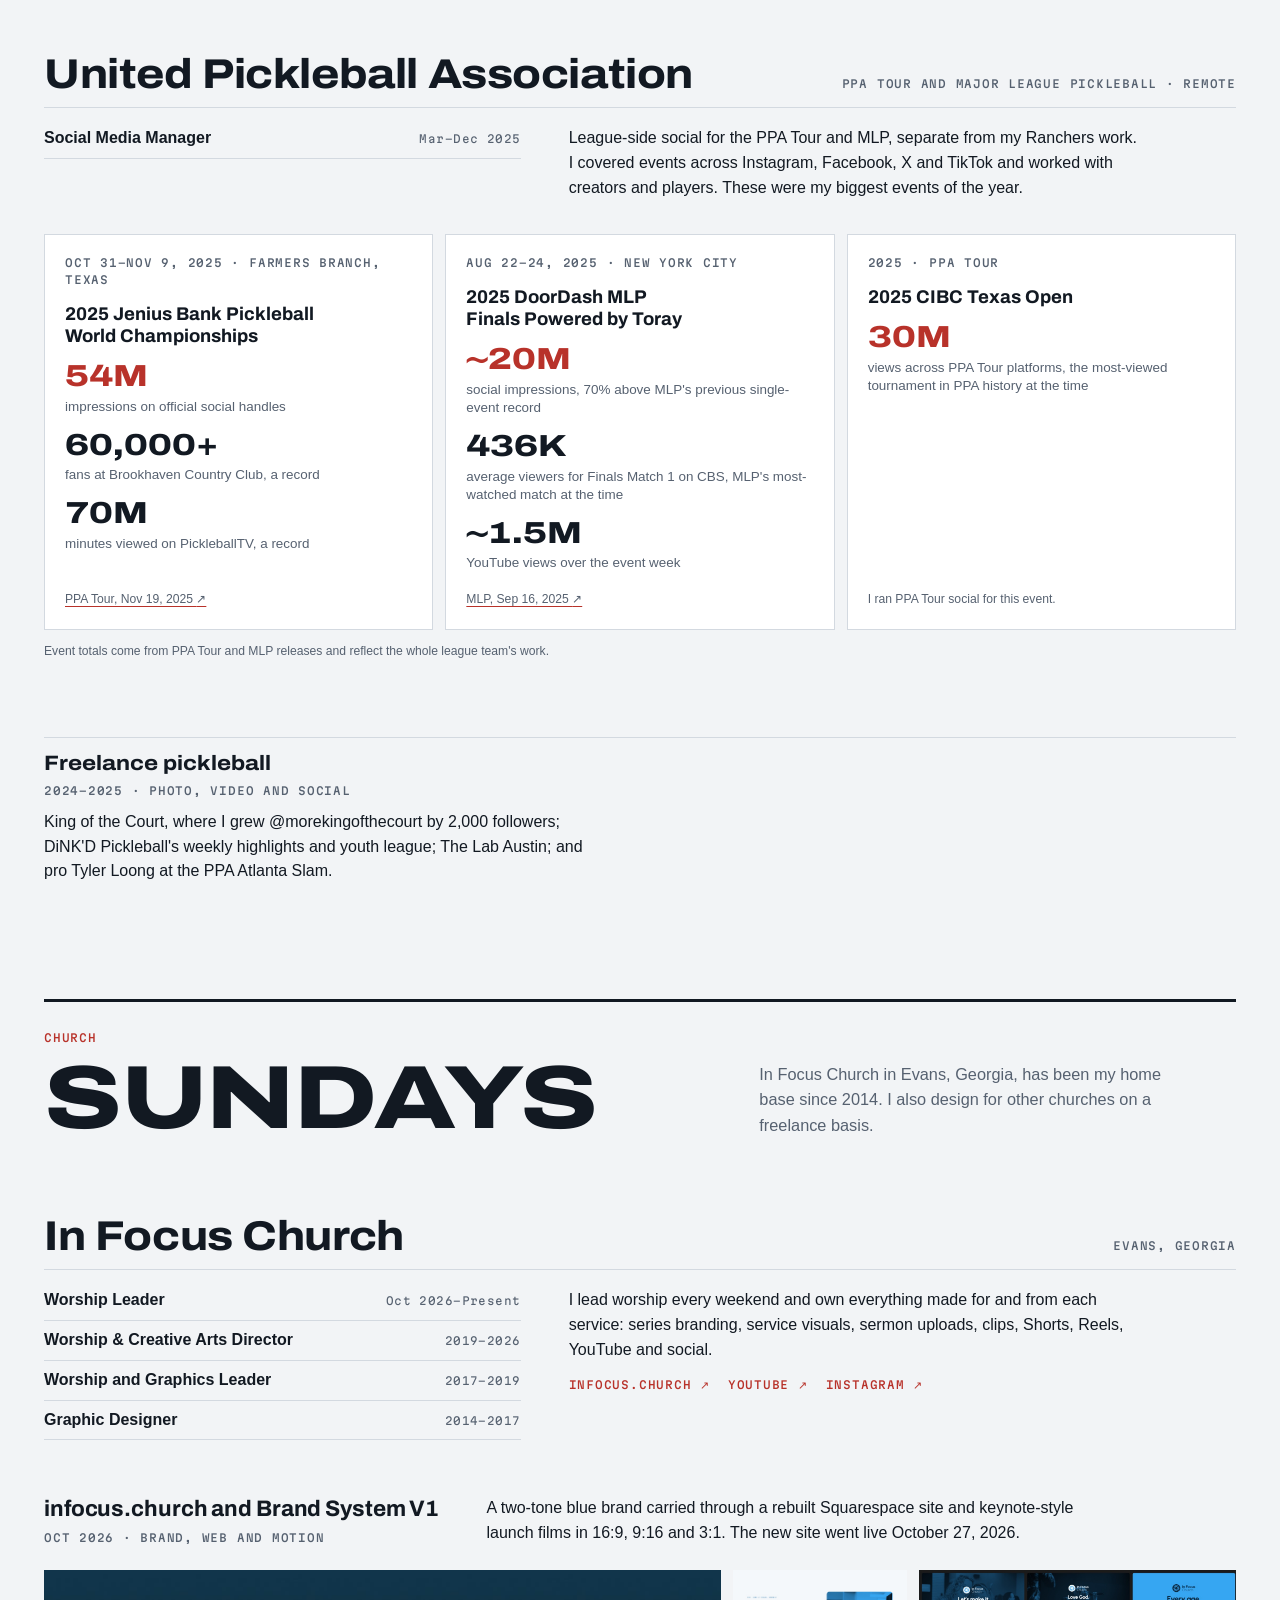
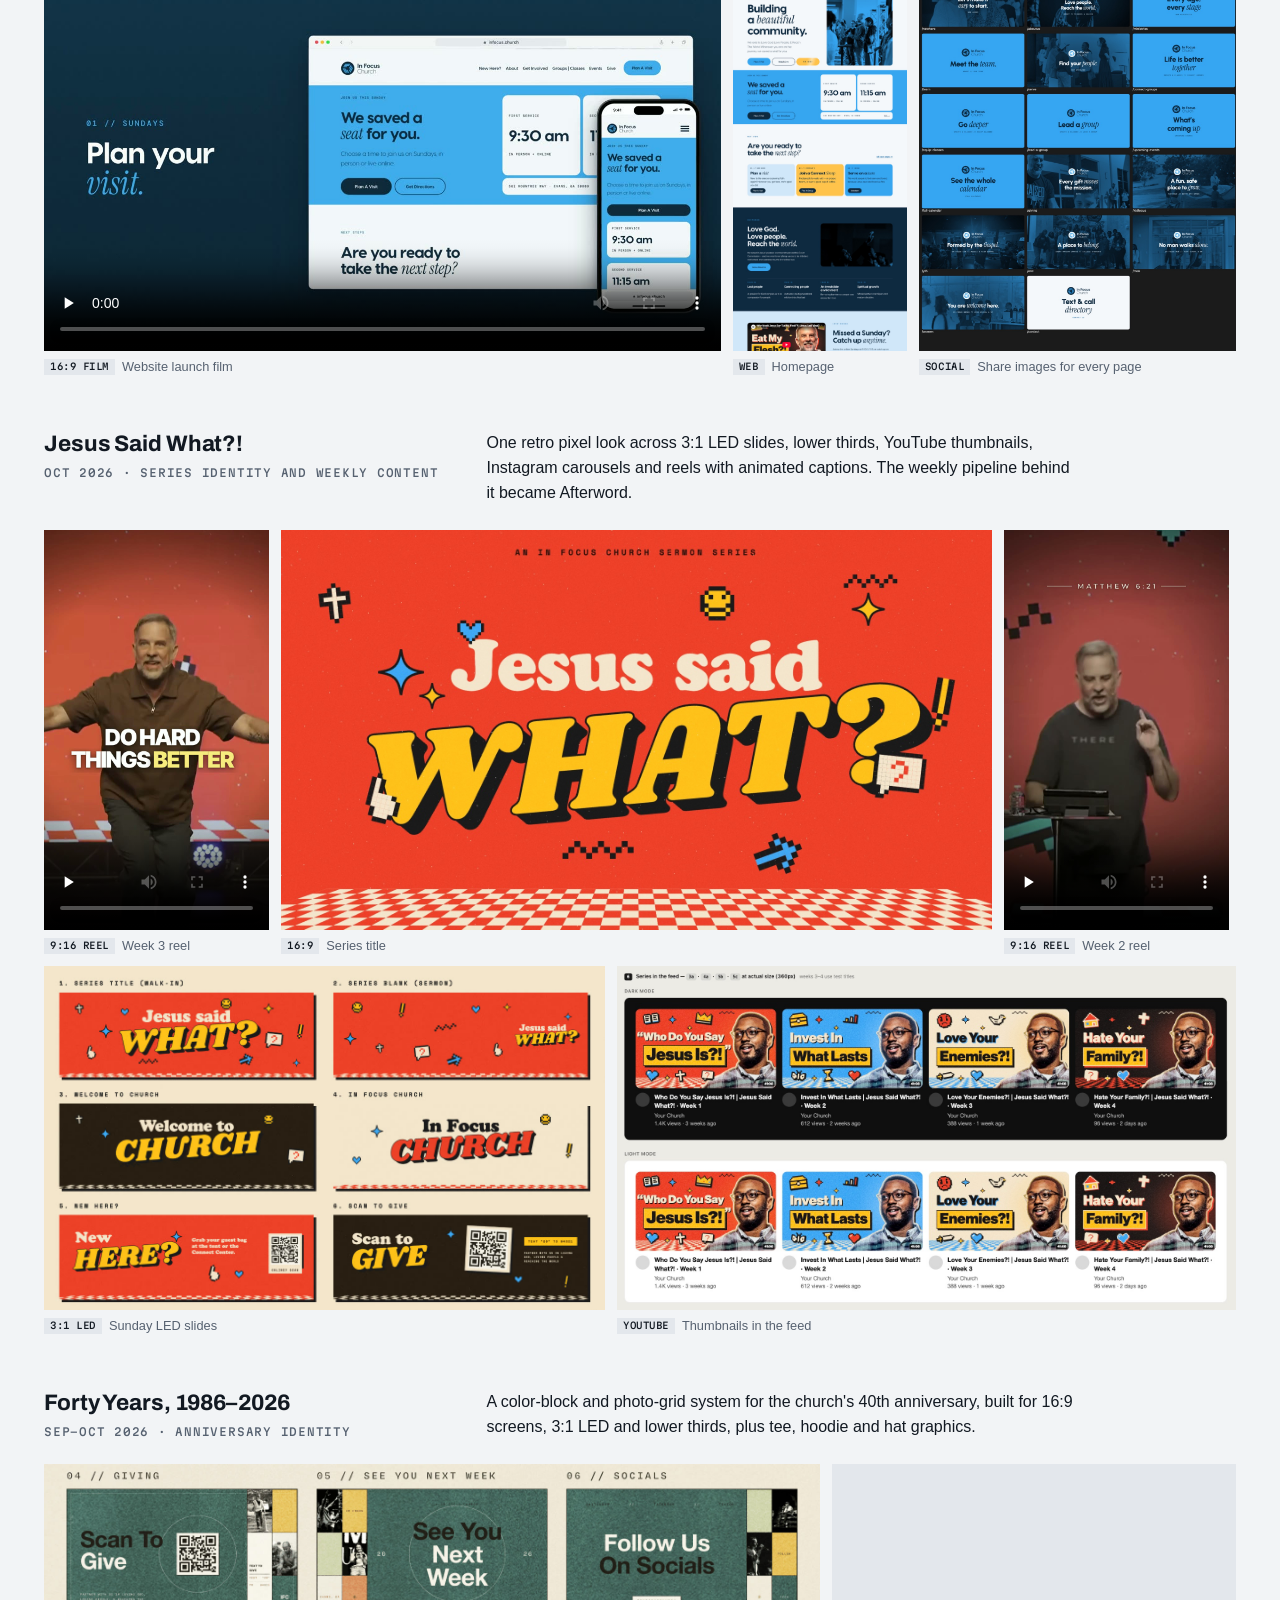
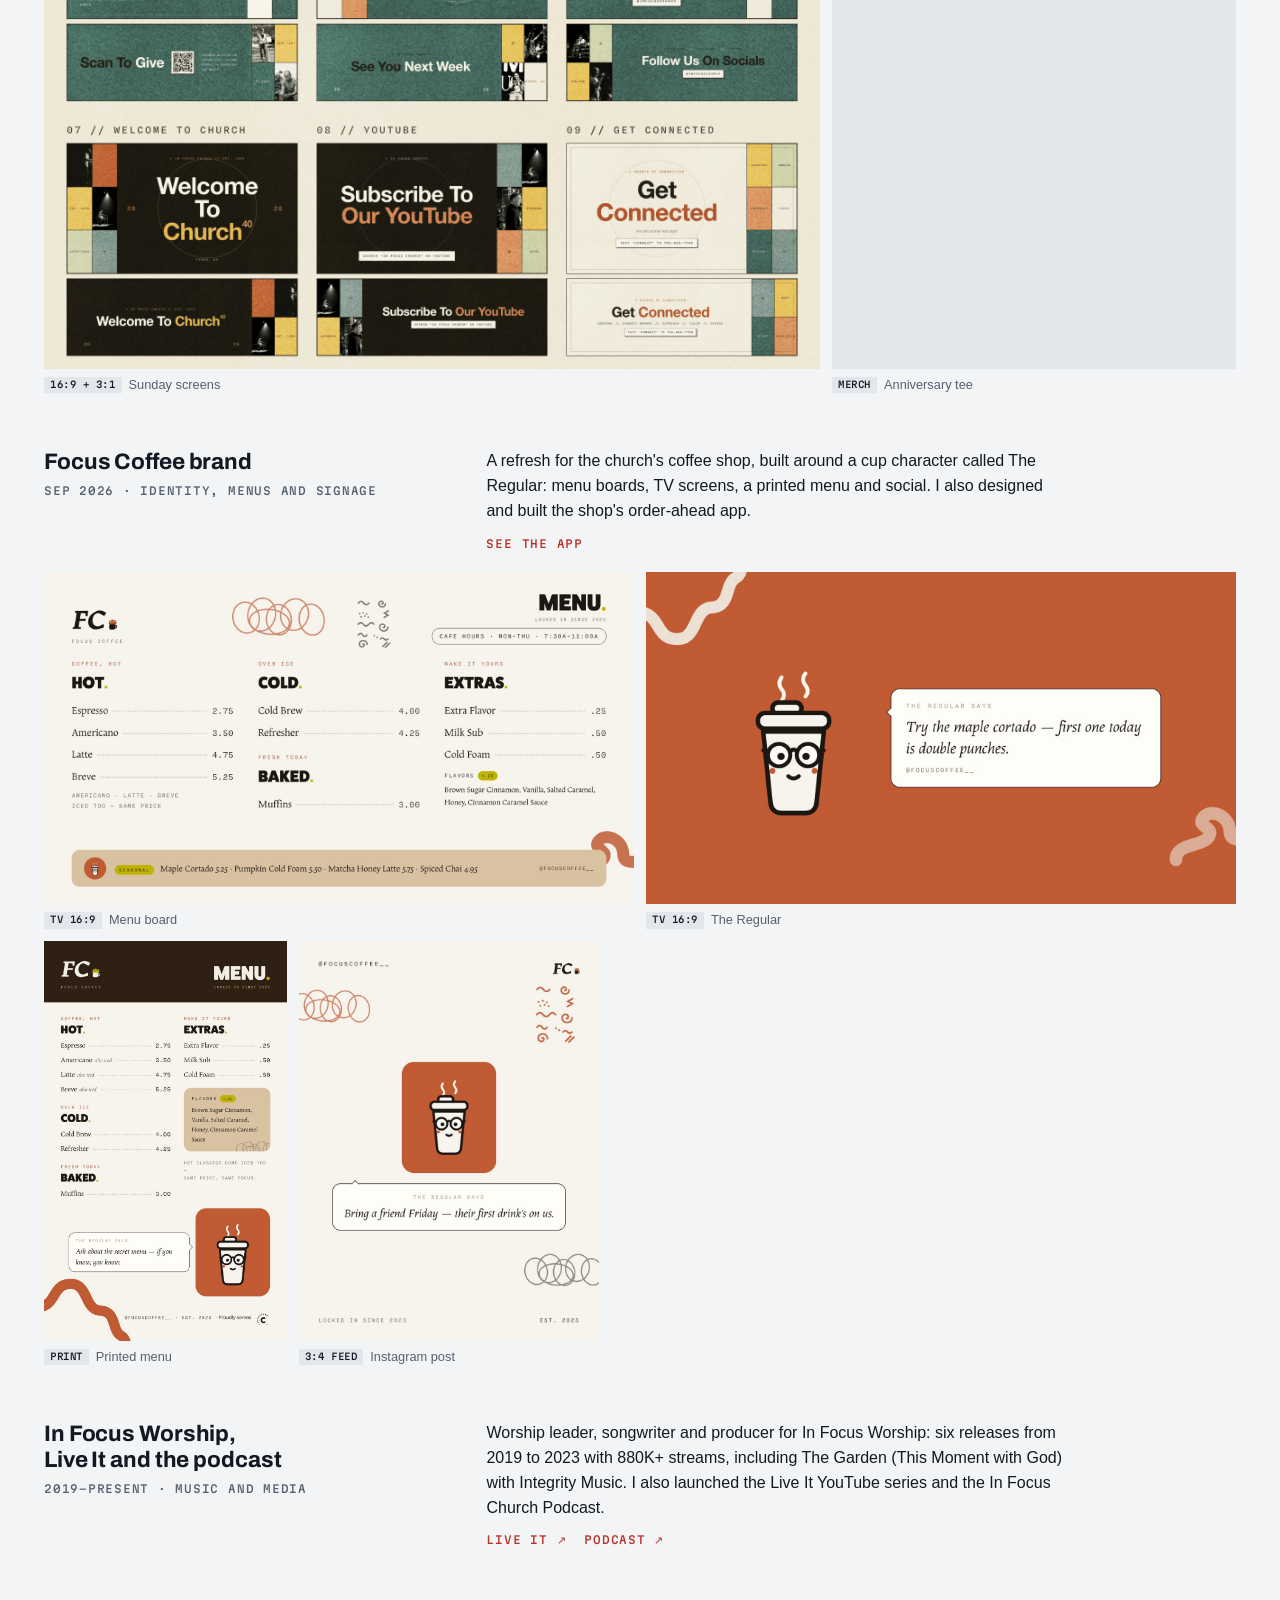
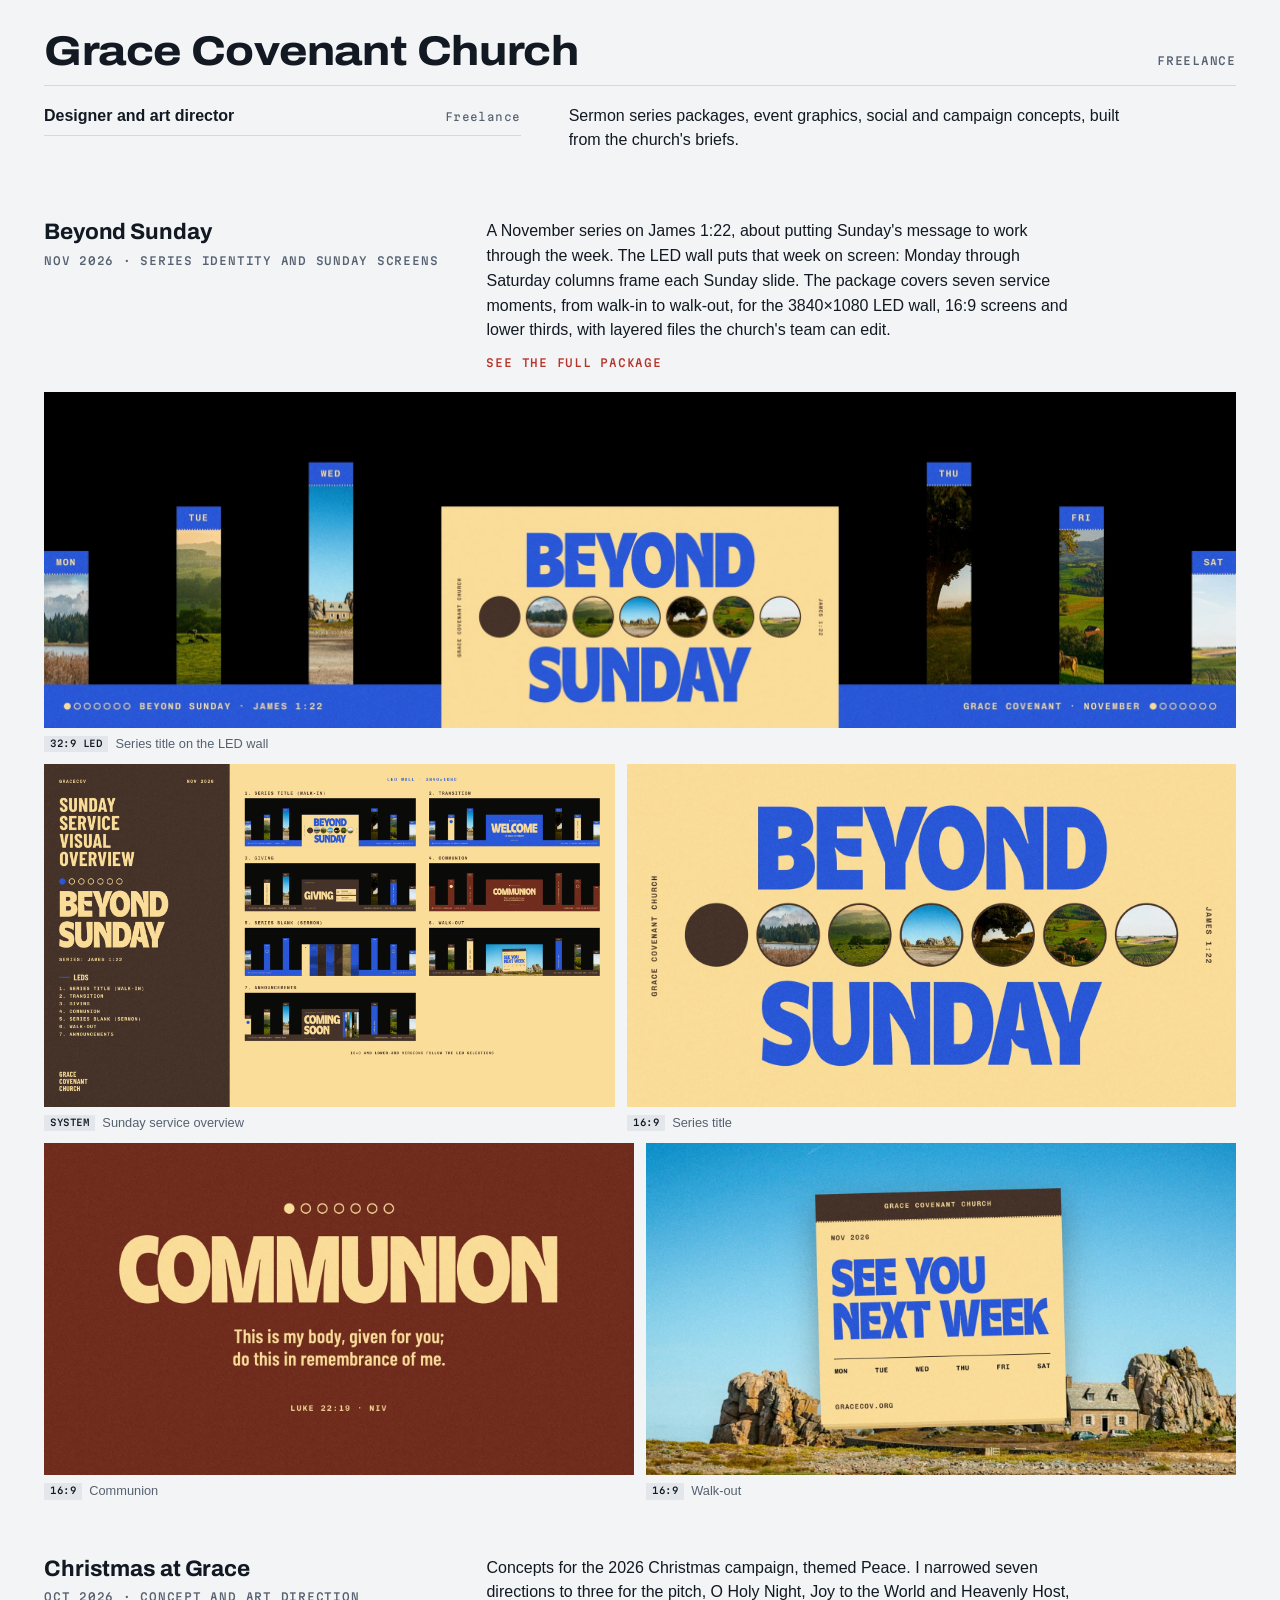
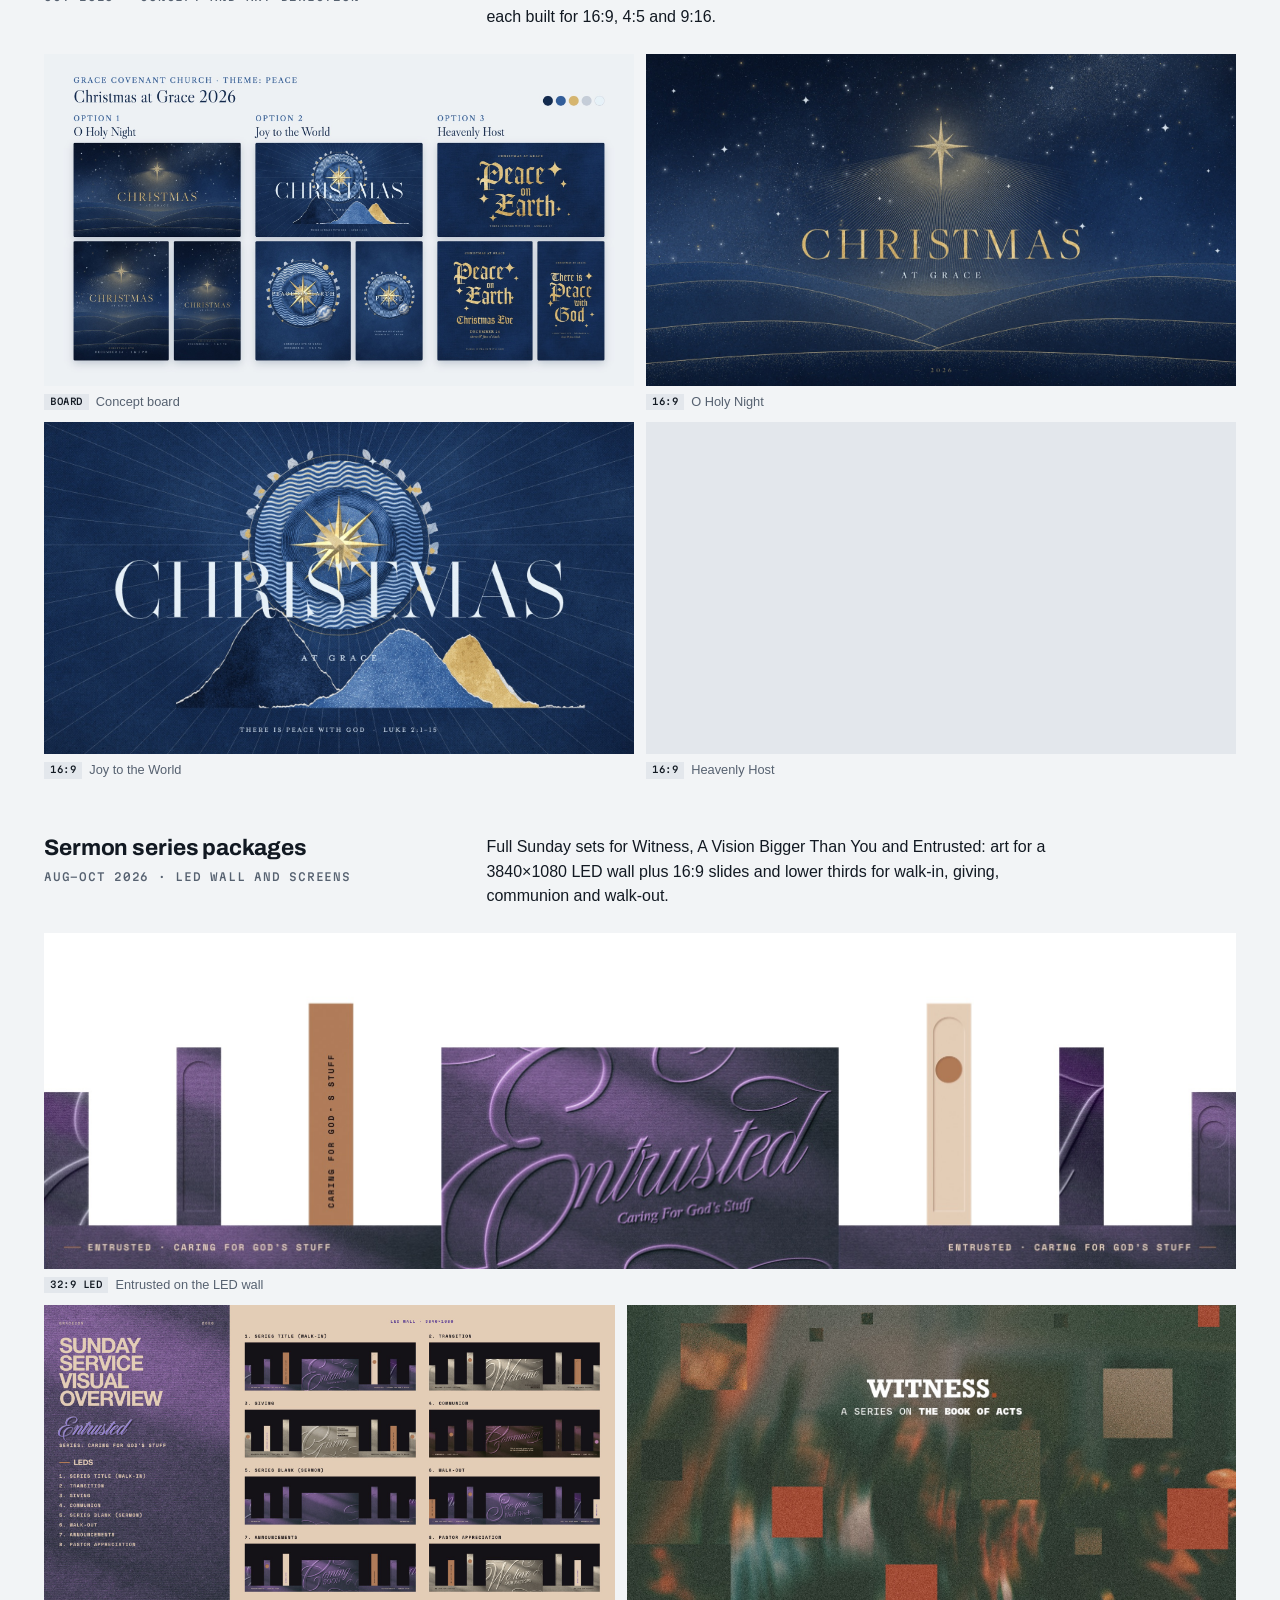
==== commit f27fd31a: "Name Arizona in the Ranchers On Tour event list" ====
--- a/index.html
+++ b/index.html
@@ -371,7 +371,7 @@
         <div class="project-head">
           <div><h4>Ranchers On Tour</h4><span class="label when">Sep–Oct 2026 · Design and video</span></div>
           <div>
-            <p>Our players also compete on the PPA Tour. For the fall stretch I built a game-day graphics system to follow them: daily schedules, semifinal and final cards, medal posts and where-to-watch graphics for Las Vegas, Chicago and Virginia Beach, about 90 graphics in all. The recap reel covers the run: five Ranchers, five straight weekends, six finals and three titles.</p>
+            <p>Our players also compete on the PPA Tour. For the fall stretch I built a game-day graphics system to follow them: daily schedules, semifinal and final cards, medal posts and where-to-watch graphics for Arizona, Las Vegas, Chicago and Virginia Beach, about 90 graphics in all. The recap reel covers the run: five Ranchers, five straight weekends, six finals and three titles.</p>
             <p class="credit">Photos and footage: PPA Tour.</p>
           </div>
         </div>
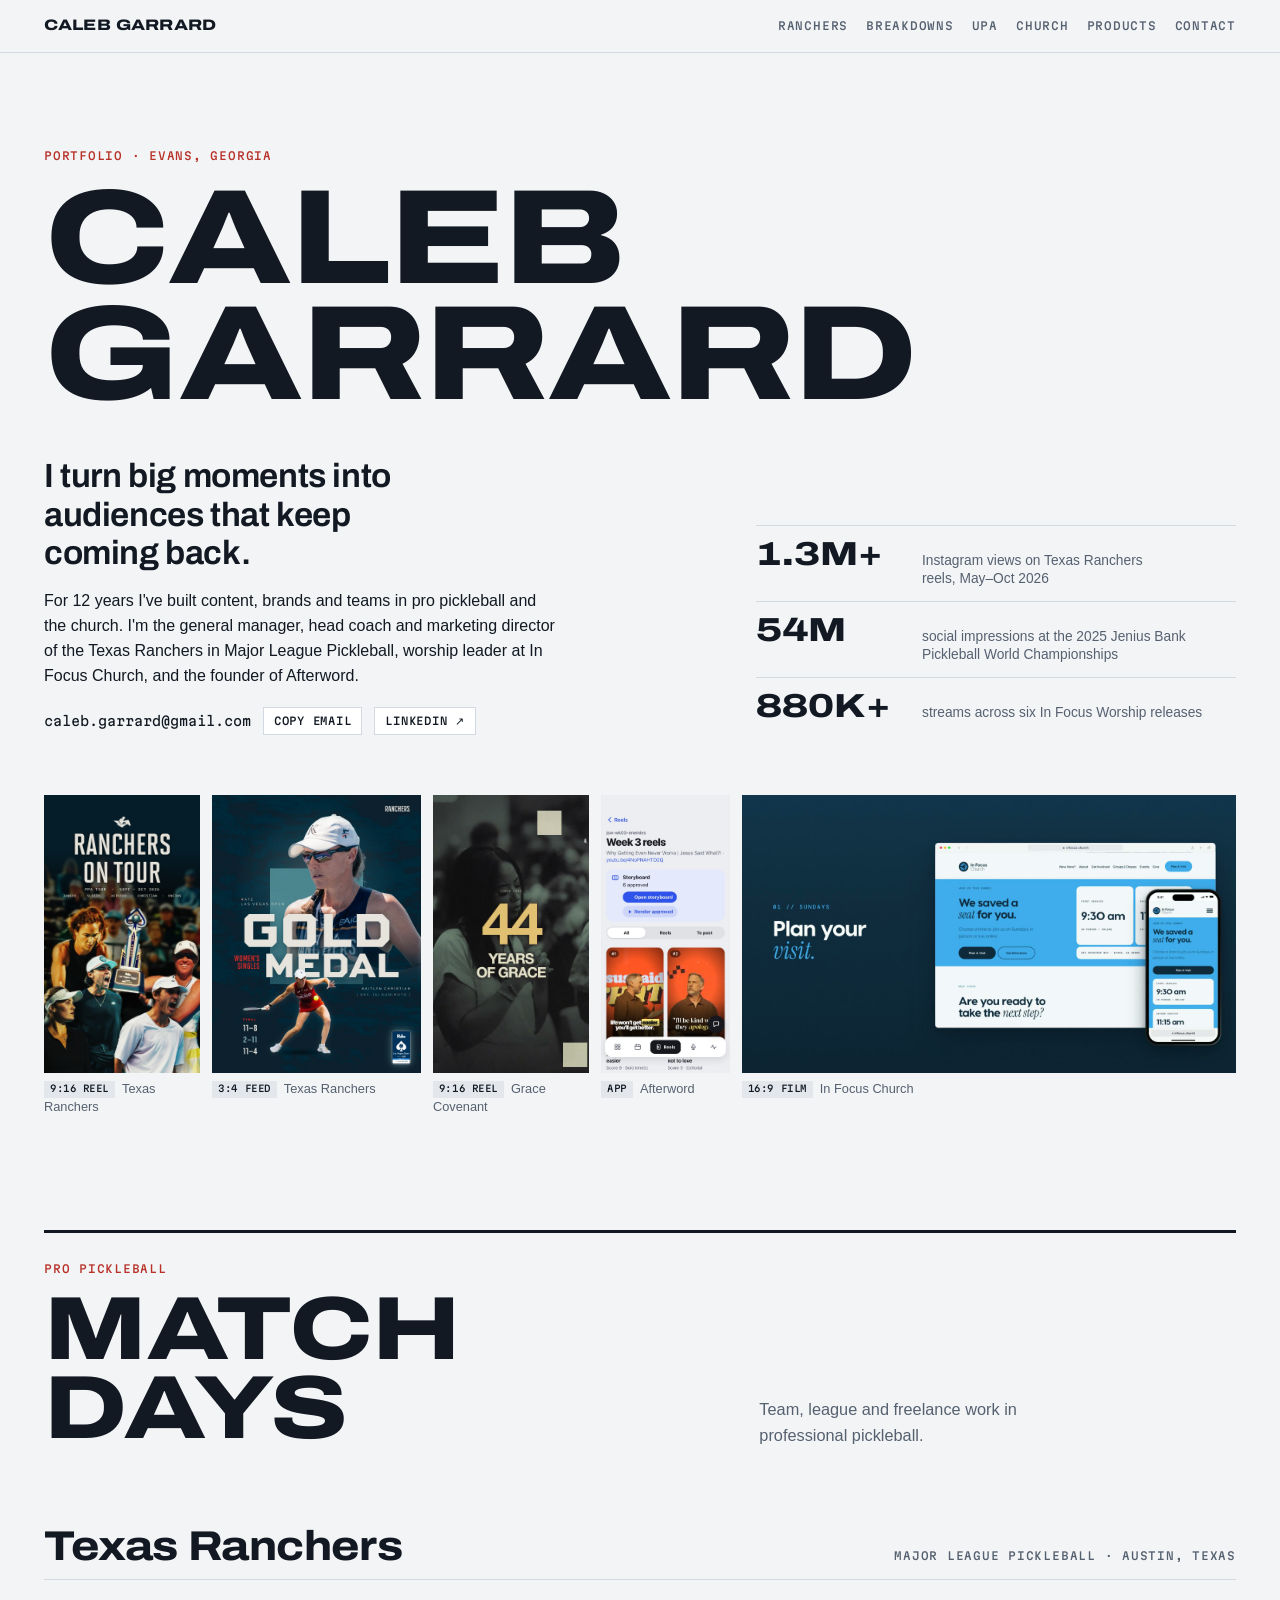
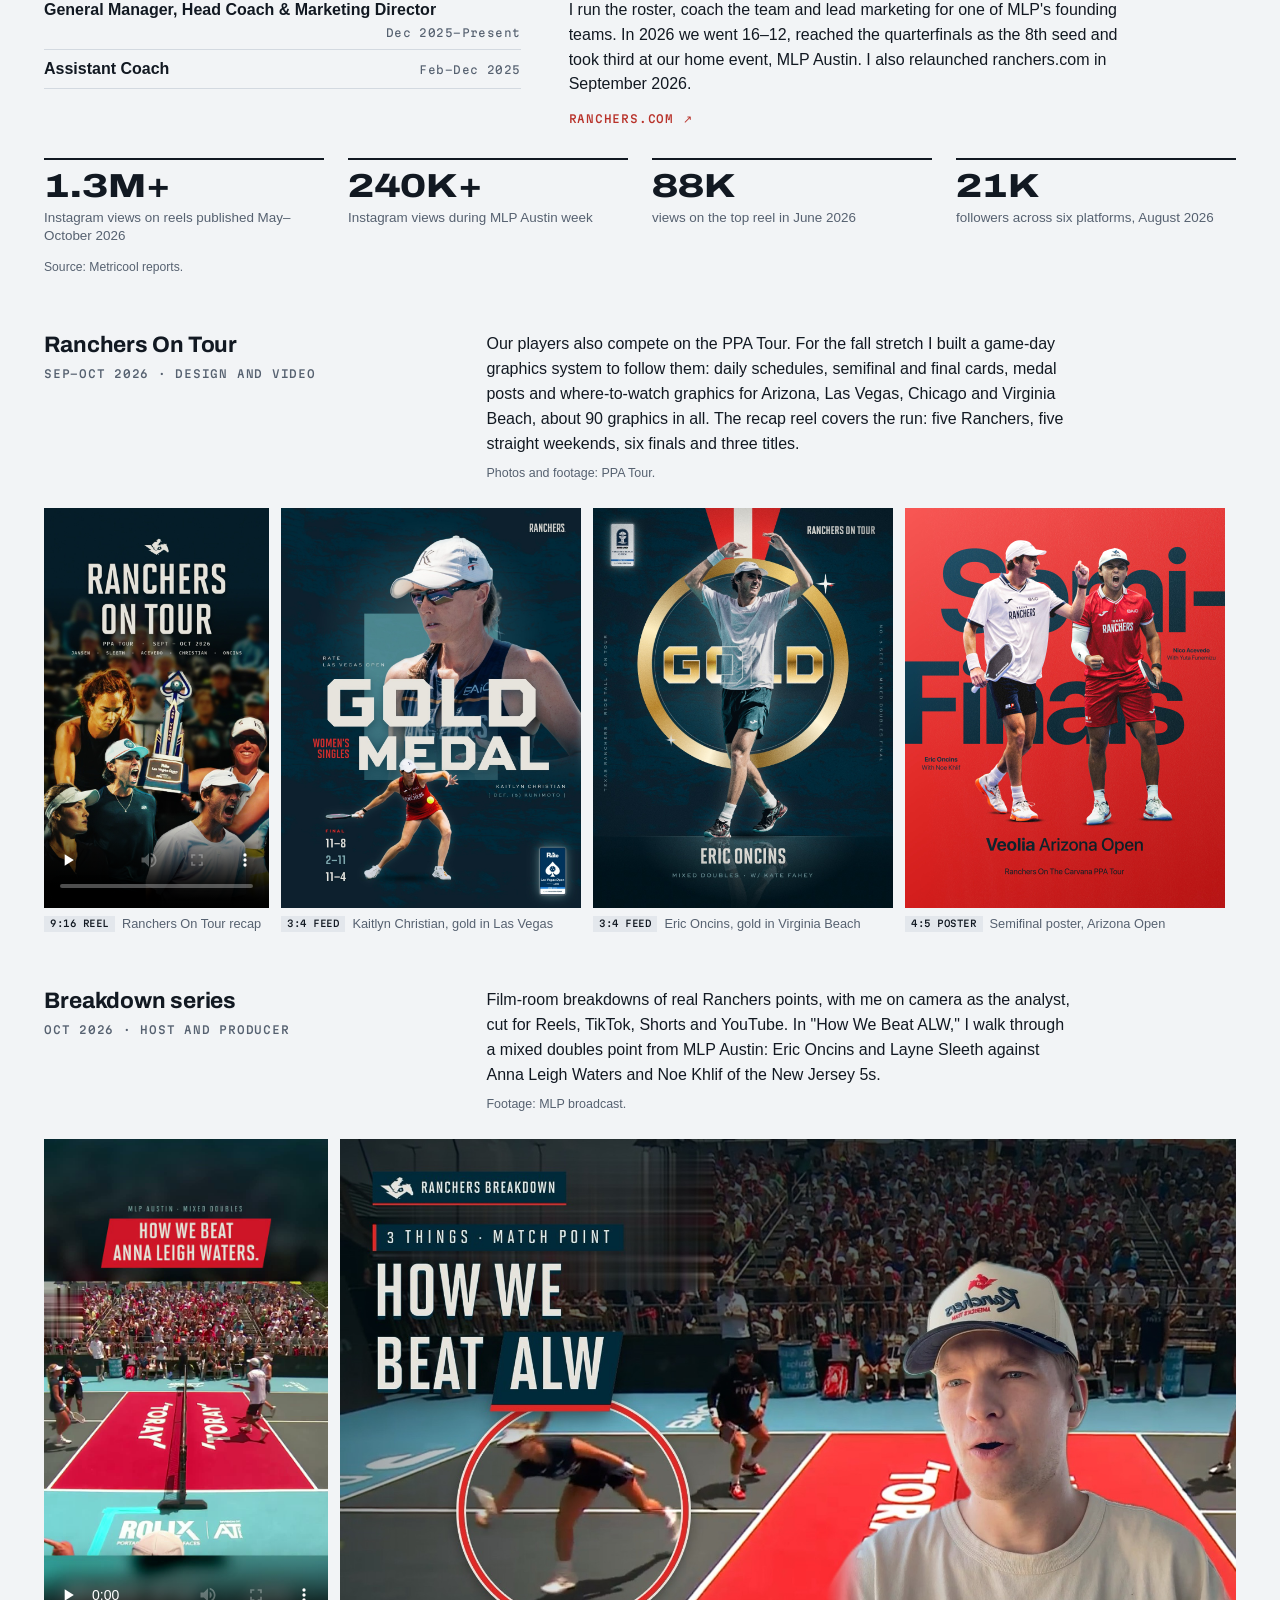
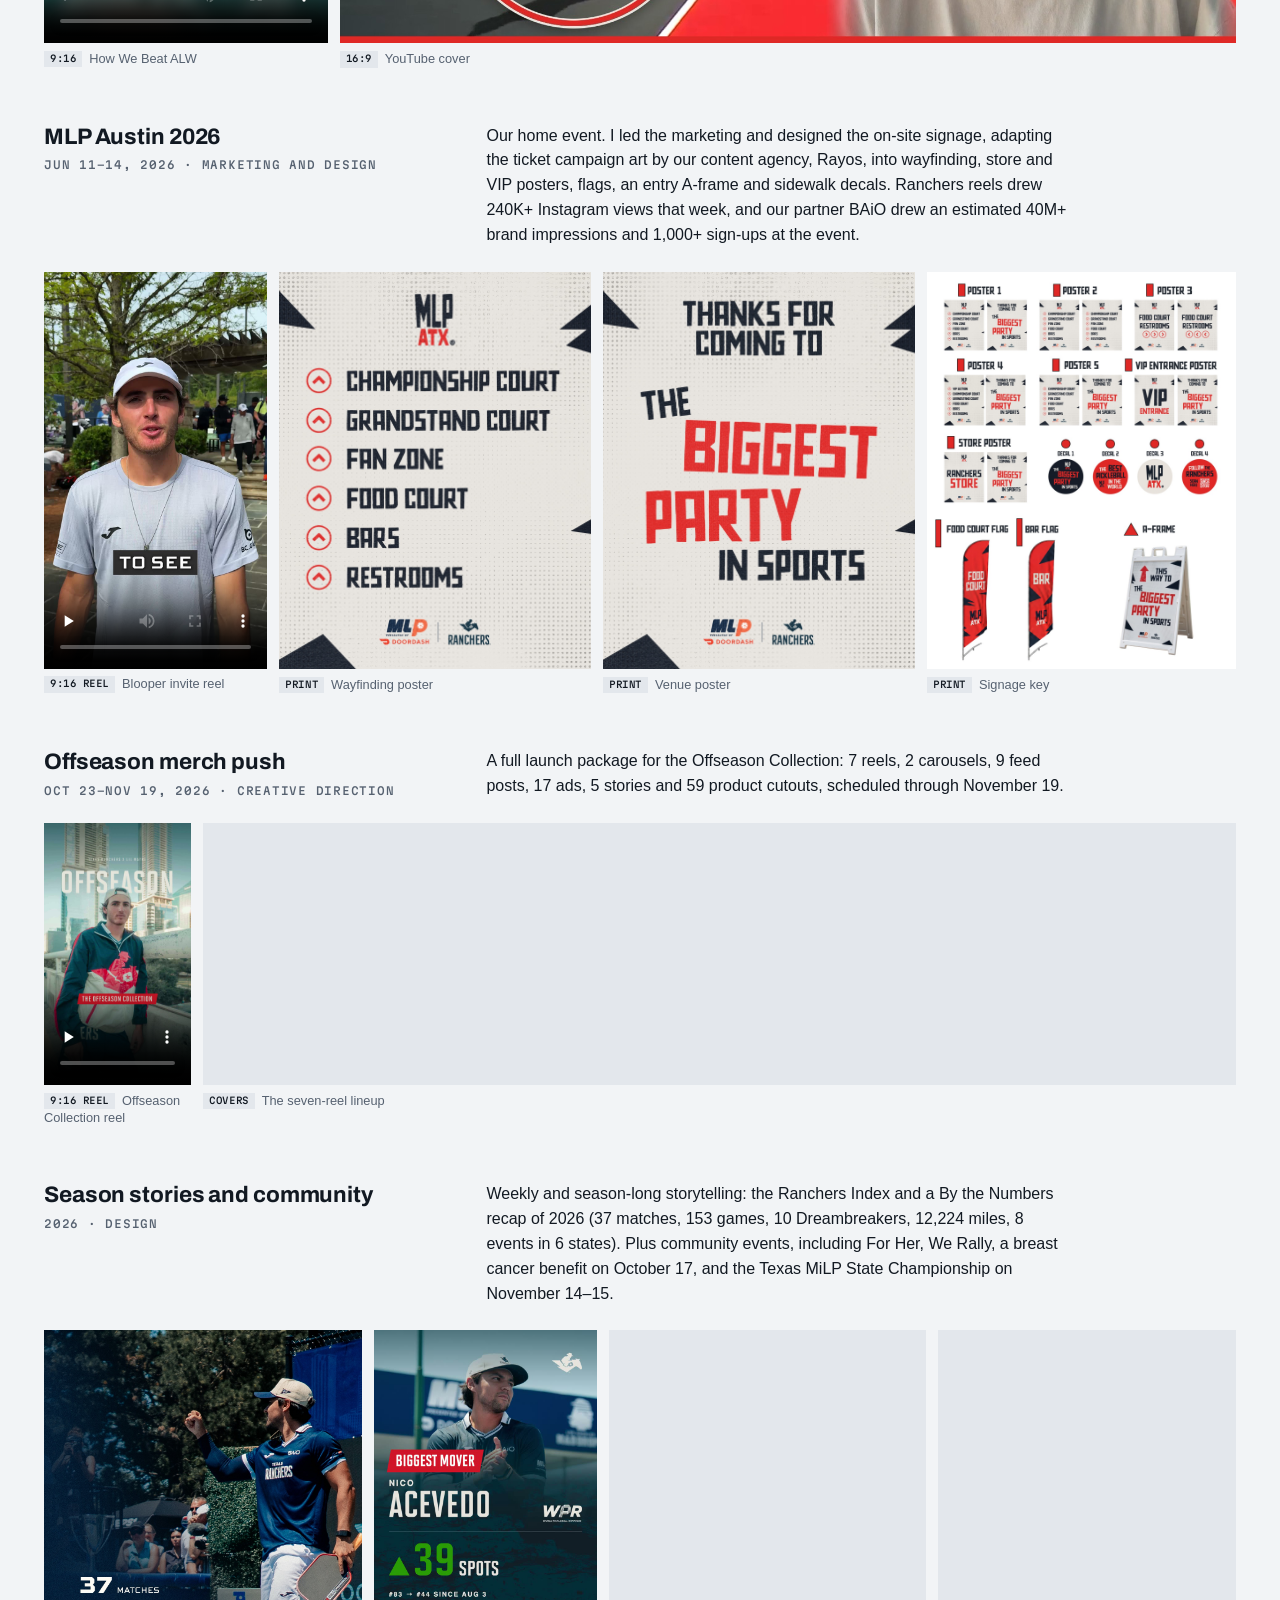
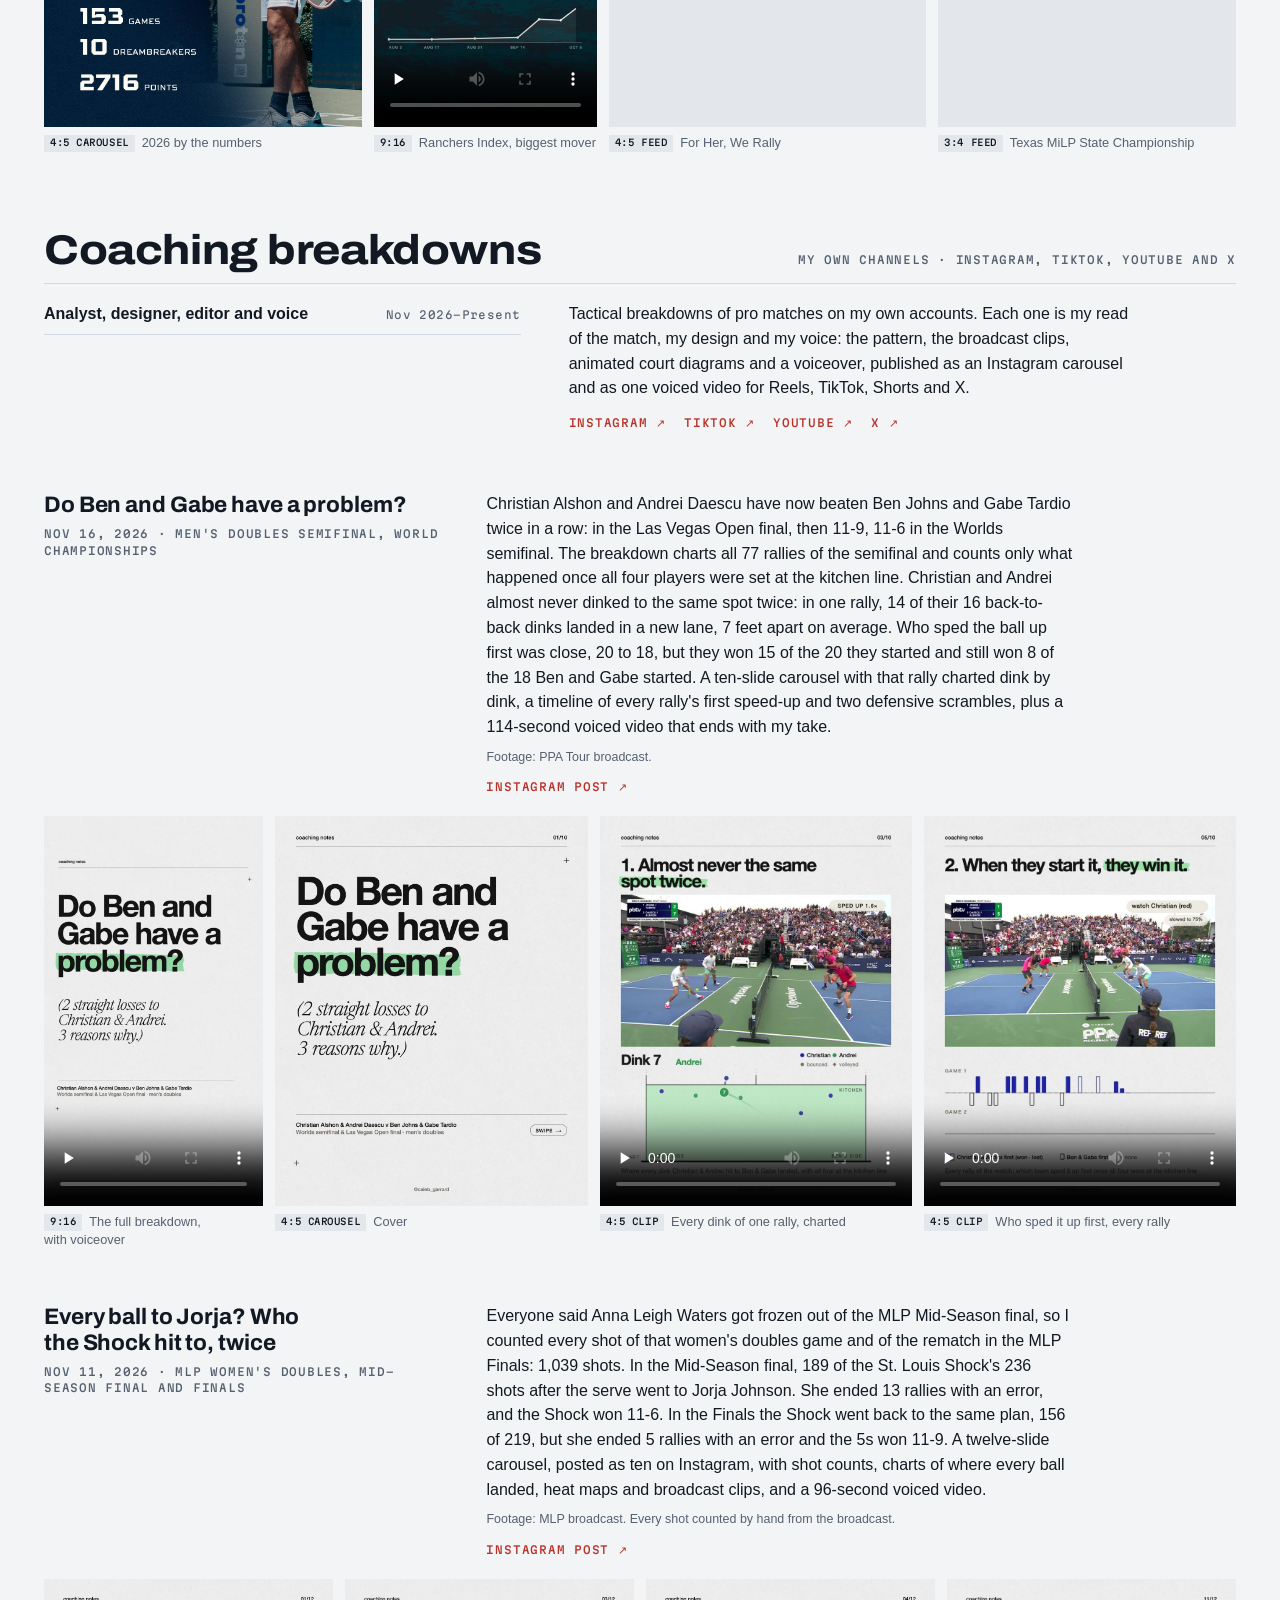
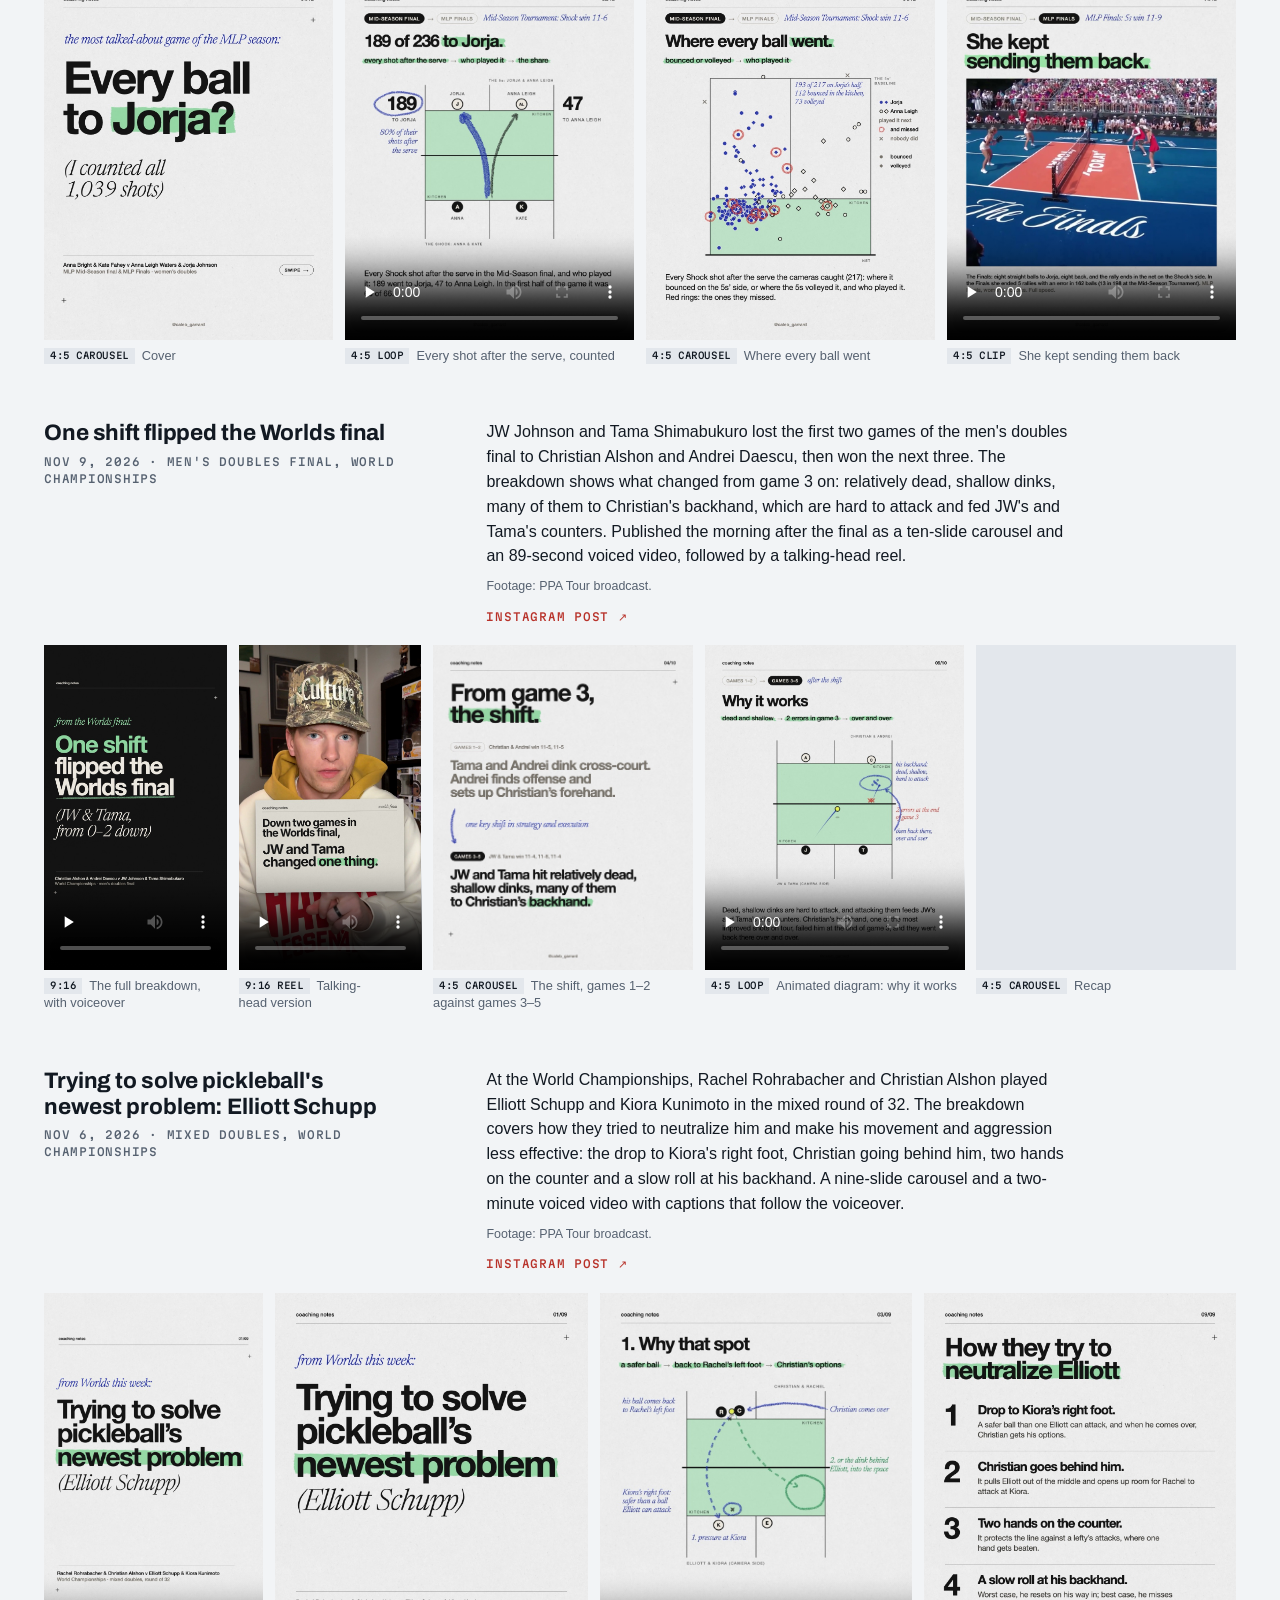
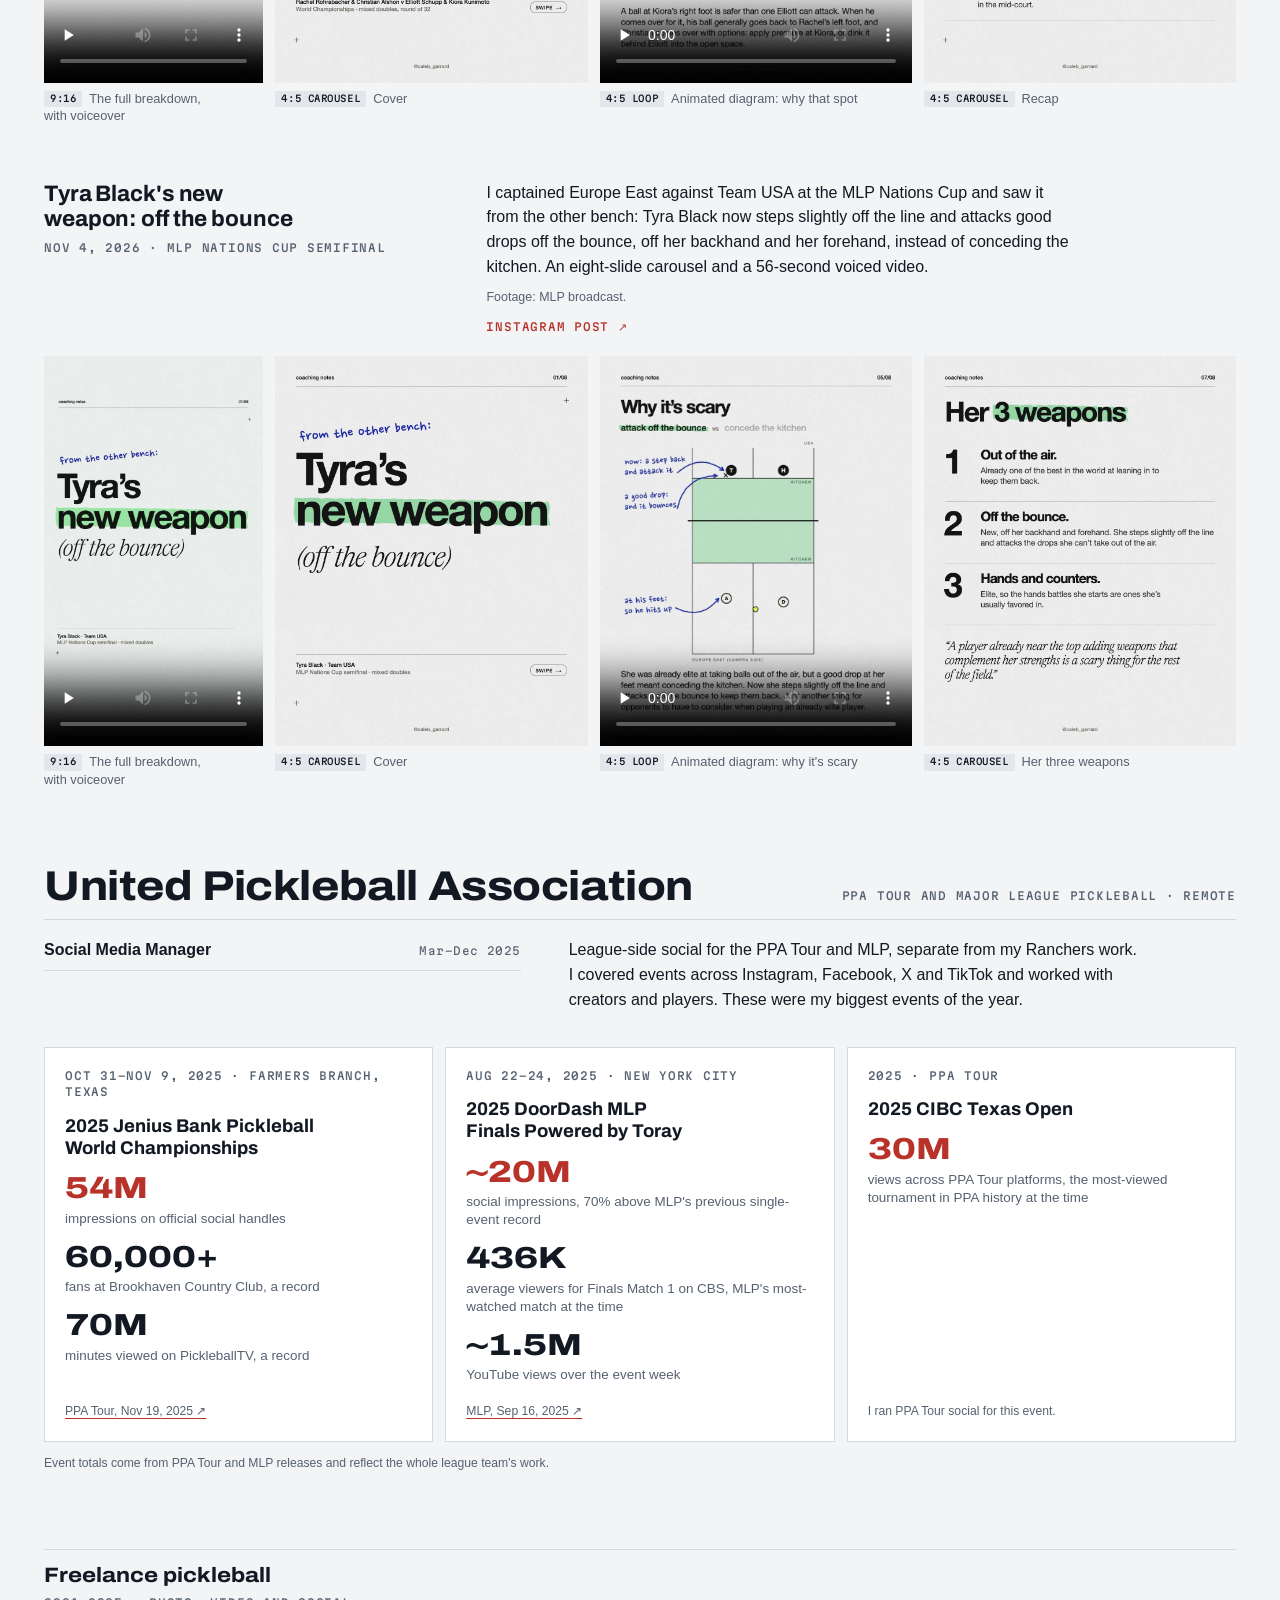
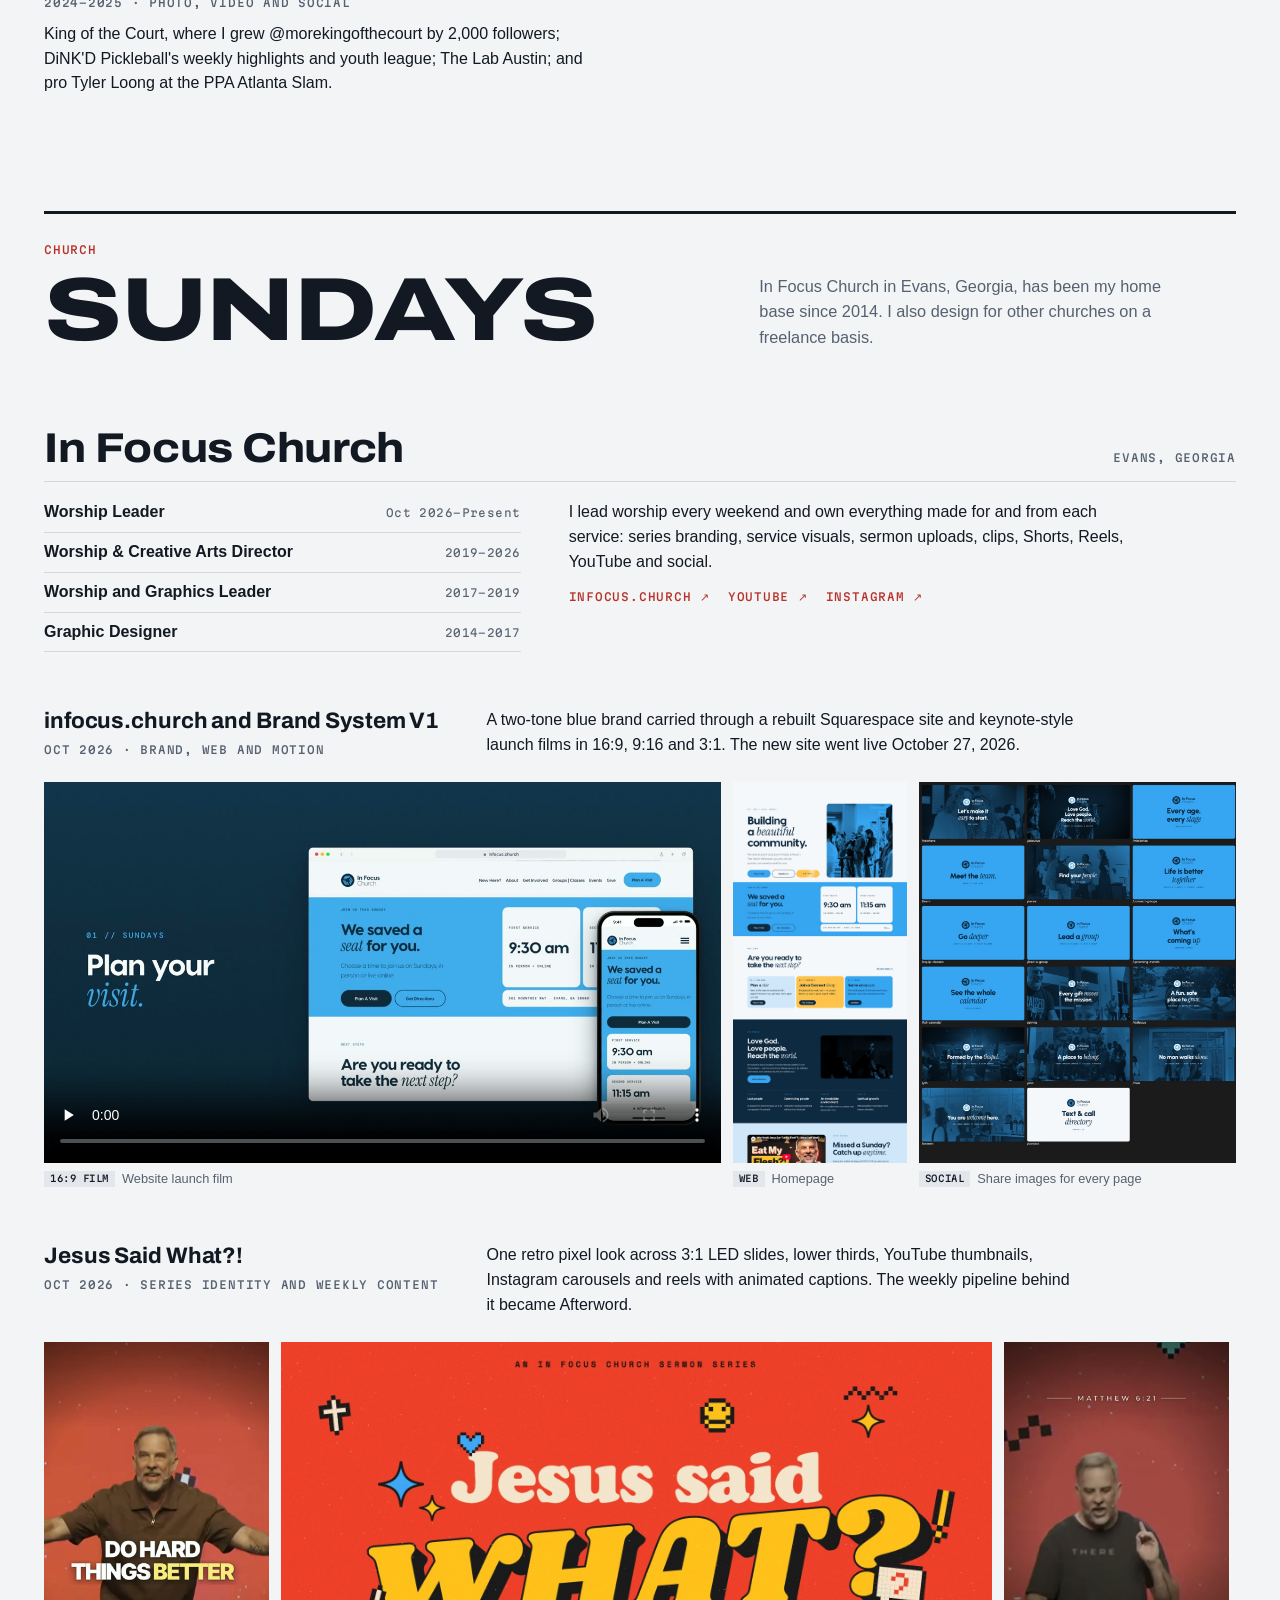
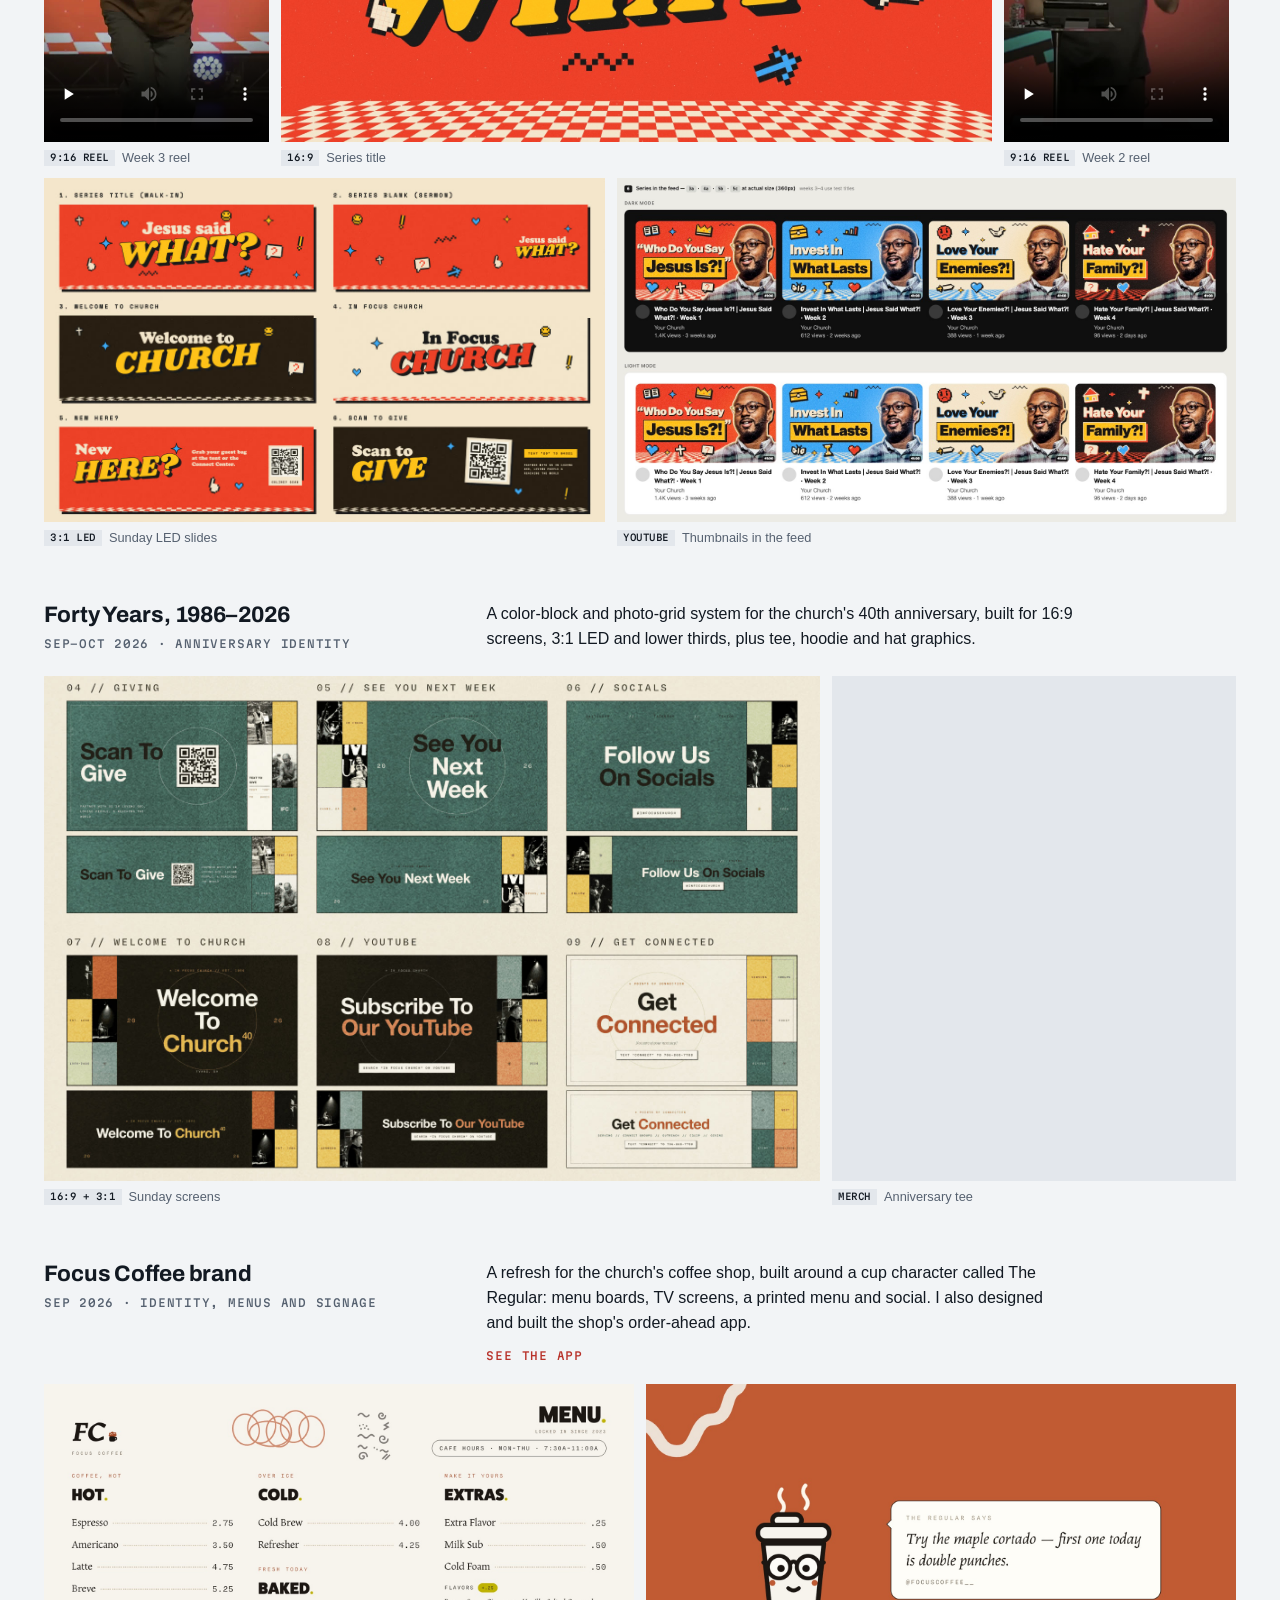
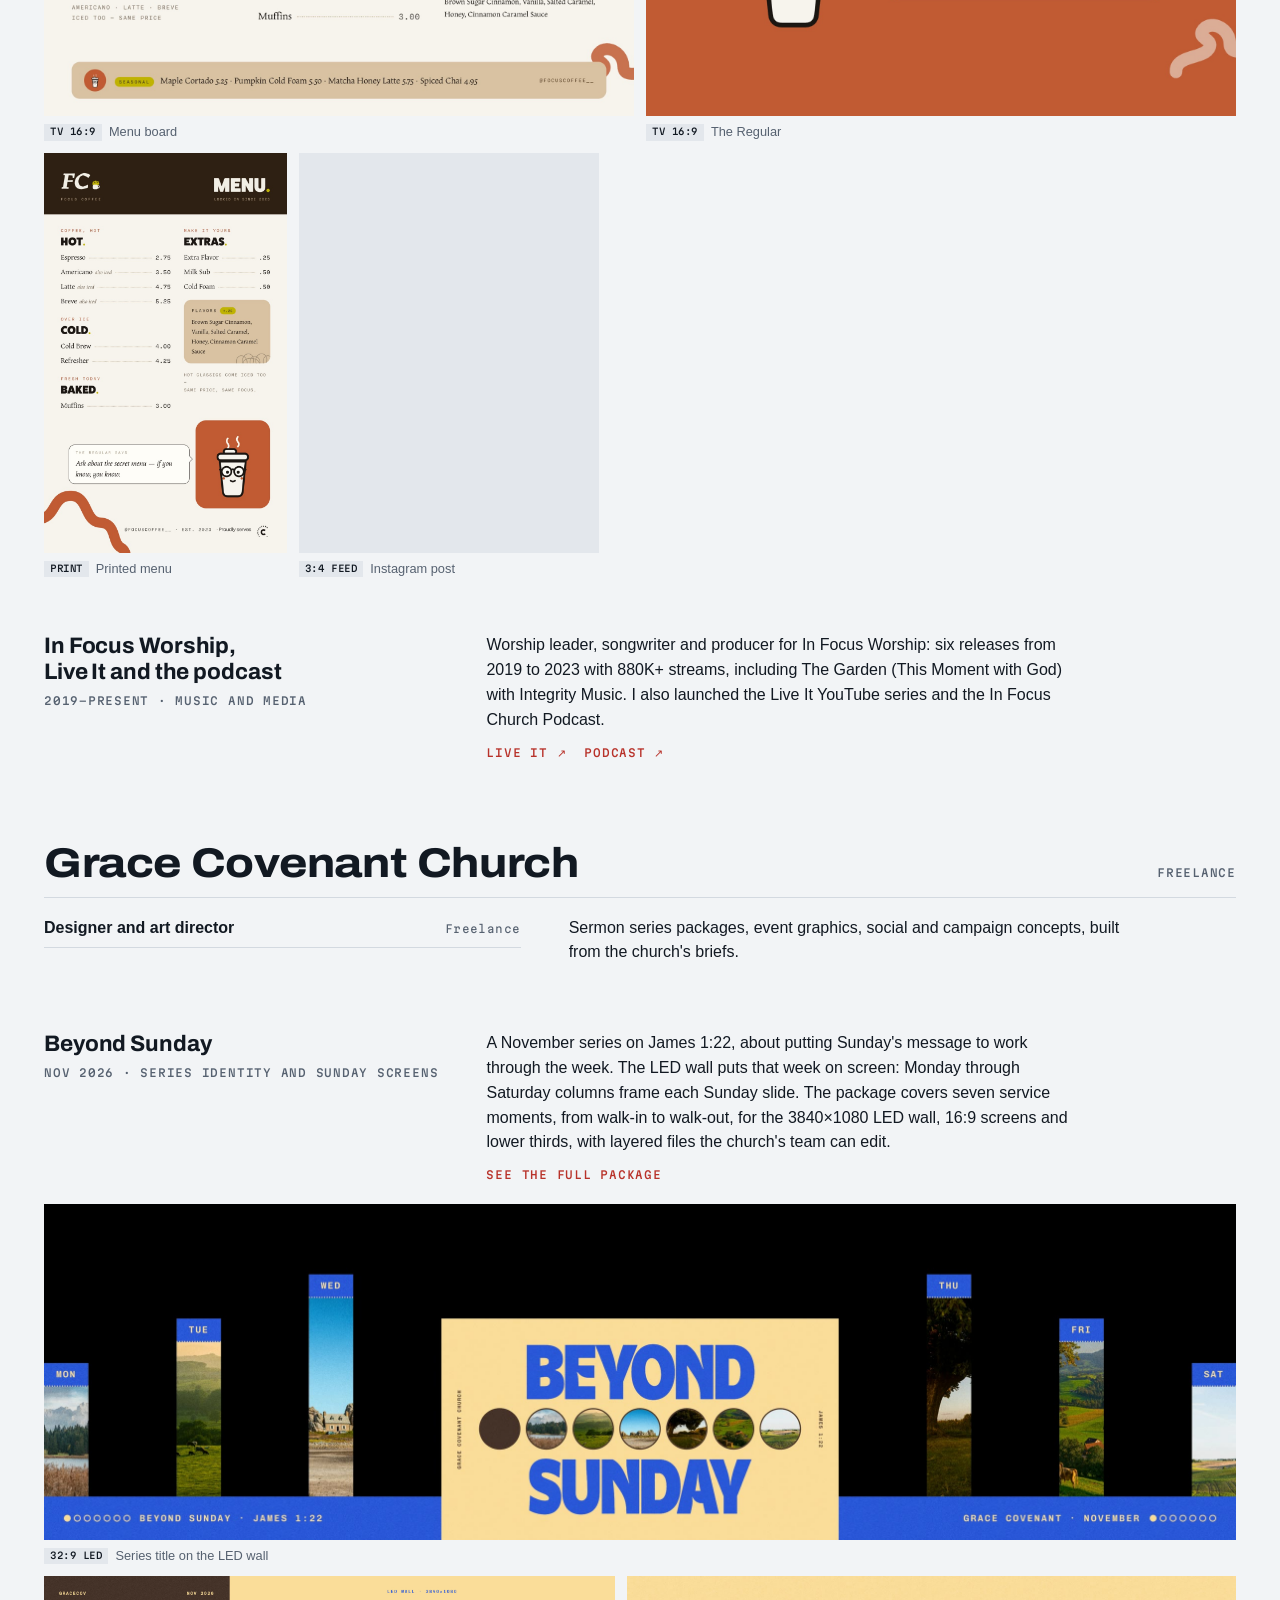
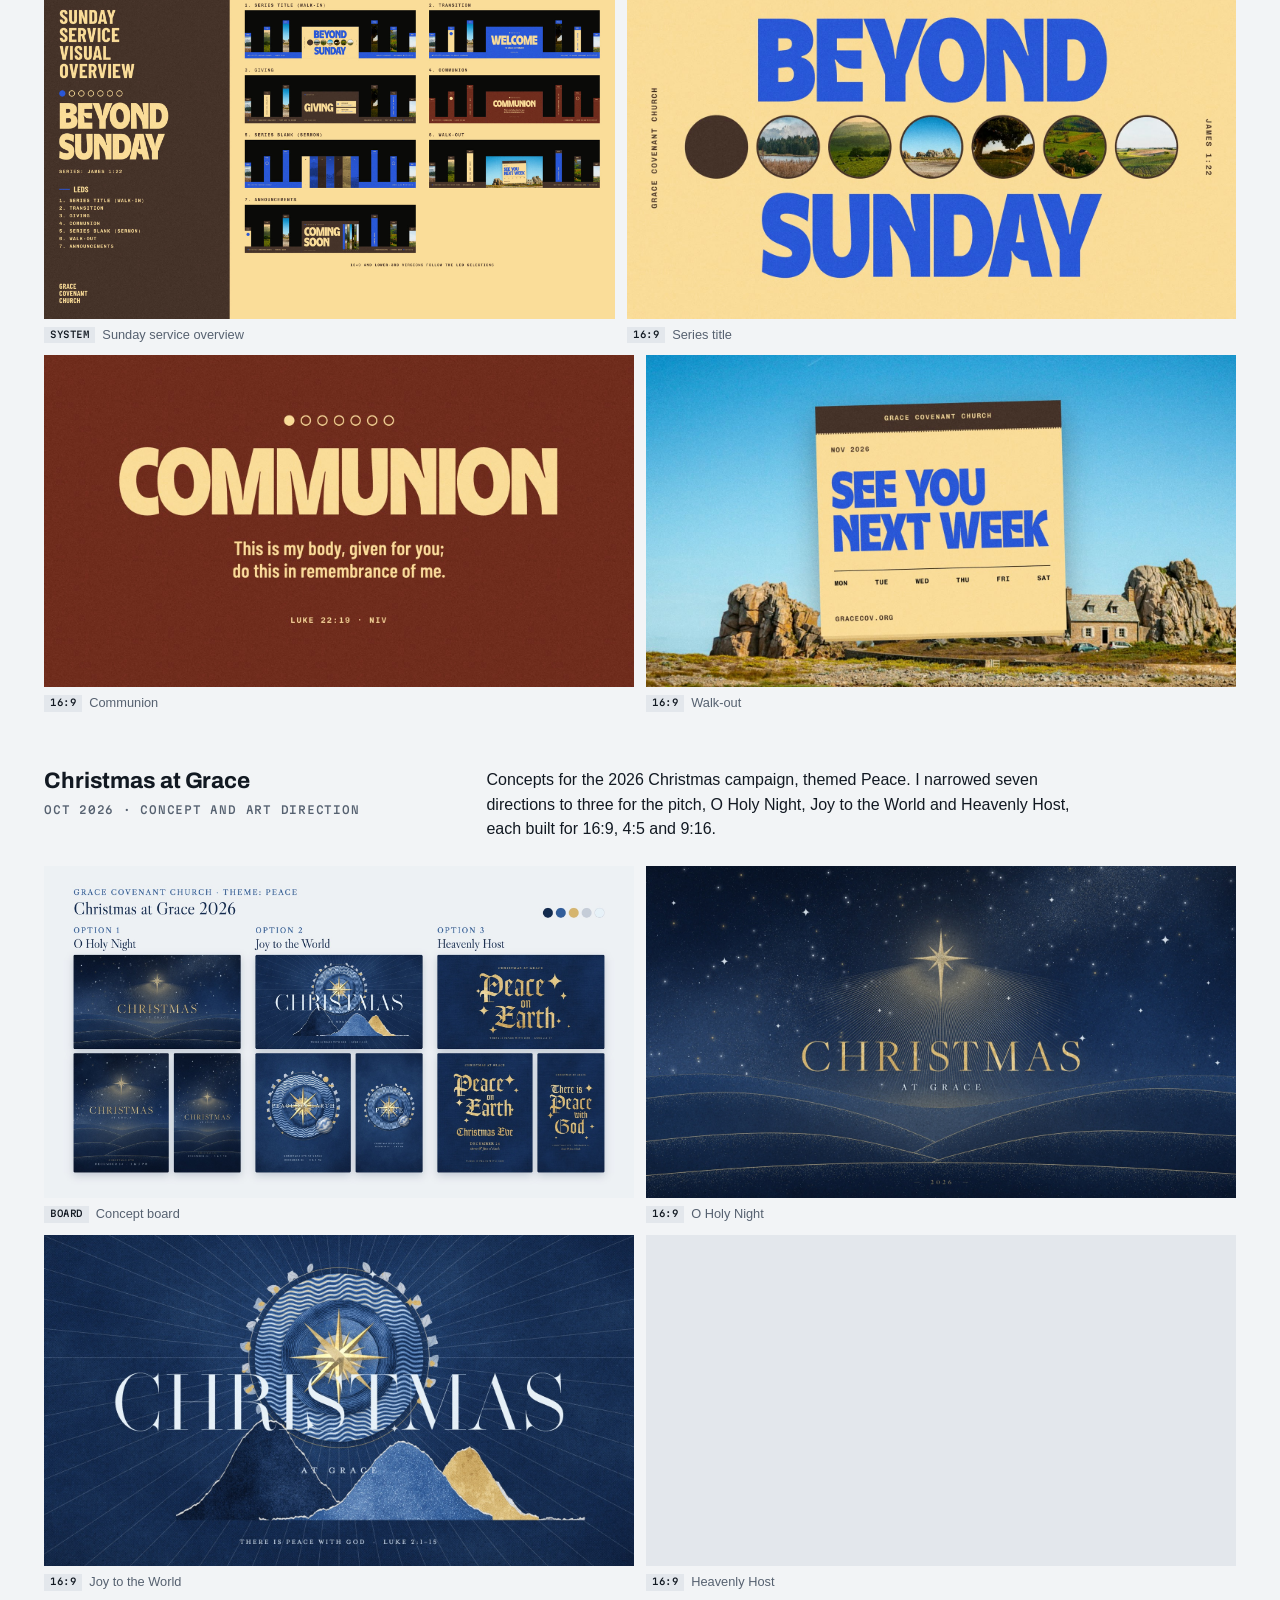
==== commit 7286ae97: "Add the Ben & Gabe Worlds semifinal breakdown to Coaching breakdowns" ====
--- a/index.html
+++ b/index.html
@@ -437,6 +437,18 @@
 
       <div class="project">
         <div class="project-head">
+          <div><h4>Do Ben and Gabe have a problem?</h4><span class="label when">Nov 16, 2026 · Men's doubles semifinal, World Championships</span></div>
+          <div>
+            <p>Christian Alshon and Andrei Daescu have now beaten Ben Johns and Gabe Tardio twice in a row: in the Las Vegas Open final, then 11-9, 11-6 in the Worlds semifinal. The breakdown charts all 77 rallies of the semifinal and counts only what happened once all four players were set at the kitchen line. Christian and Andrei almost never dinked to the same spot twice: in one rally, 14 of their 16 back-to-back dinks landed in a new lane, 7 feet apart on average. Who sped the ball up first was close, 20 to 18, but they won 15 of the 20 they started and still won 8 of the 18 Ben and Gabe started. A ten-slide carousel with that rally charted dink by dink, a timeline of every rally's first speed-up and two defensive scrambles, plus a 114-second voiced video that ends with my take.</p>
+            <p class="credit">Footage: PPA Tour broadcast.</p>
+            <div class="links label"><a href="https://www.instagram.com/p/Df0hVFfiC8J/" target="_blank" rel="noopener">Instagram post <span aria-hidden="true">↗</span></a></div>
+          </div>
+        </div>
+        <div class="media"><figure class="m" style="--ar:0.5625;flex:56.2 1 calc(0.5625 * var(--row-h));max-width:calc(0.5625 * var(--row-max))"><video src="assets/bd-semi-video.mp4" data-poster="assets/bd-semi-video-poster.jpg" width="720" height="1280" controls playsinline preload="none" aria-label="The full breakdown, with voiceover"></video><figcaption><span class="fmt">9:16</span>The full breakdown, with voiceover</figcaption></figure><figure class="m" style="--ar:0.8000;flex:80.0 1 calc(0.8000 * var(--row-h));max-width:calc(0.8000 * var(--row-max))"><button class="zoom" type="button" data-cap="Cover" aria-label="View larger: Cover"><img src="assets/bd-semi-cover.jpg" width="1080" height="1350" alt="Cover" loading="lazy" decoding="async"></button><figcaption><span class="fmt">4:5 carousel</span>Cover</figcaption></figure><figure class="m" style="--ar:0.8000;flex:80.0 1 calc(0.8000 * var(--row-h));max-width:calc(0.8000 * var(--row-max))"><video src="assets/bd-semi-dinks.mp4" data-poster="assets/bd-semi-dinks-poster.jpg" width="864" height="1080" controls playsinline preload="none" aria-label="Every dink of one rally, charted"></video><figcaption><span class="fmt">4:5 clip</span>Every dink of one rally, charted</figcaption></figure><figure class="m" style="--ar:0.8000;flex:80.0 1 calc(0.8000 * var(--row-h));max-width:calc(0.8000 * var(--row-max))"><video src="assets/bd-semi-timeline.mp4" data-poster="assets/bd-semi-timeline-poster.jpg" width="864" height="1080" controls playsinline preload="none" aria-label="Who sped it up first, every rally"></video><figcaption><span class="fmt">4:5 clip</span>Who sped it up first, every rally</figcaption></figure></div>
+      </div>
+
+      <div class="project">
+        <div class="project-head">
           <div><h4>Every ball to Jorja? Who the Shock hit to, twice</h4><span class="label when">Nov 11, 2026 · MLP women's doubles, Mid-Season final and Finals</span></div>
           <div>
             <p>Everyone said Anna Leigh Waters got frozen out of the MLP Mid-Season final, so I counted every shot of that women's doubles game and of the rematch in the MLP Finals: 1,039 shots. In the Mid-Season final, 189 of the St. Louis Shock's 236 shots after the serve went to Jorja Johnson. She ended 13 rallies with an error, and the Shock won 11-6. In the Finals the Shock went back to the same plan, 156 of 219, but she ended 5 rallies with an error and the 5s won 11-9. A twelve-slide carousel, posted as ten on Instagram, with shot counts, charts of where every ball landed, heat maps and broadcast clips, and a 96-second voiced video.</p>
